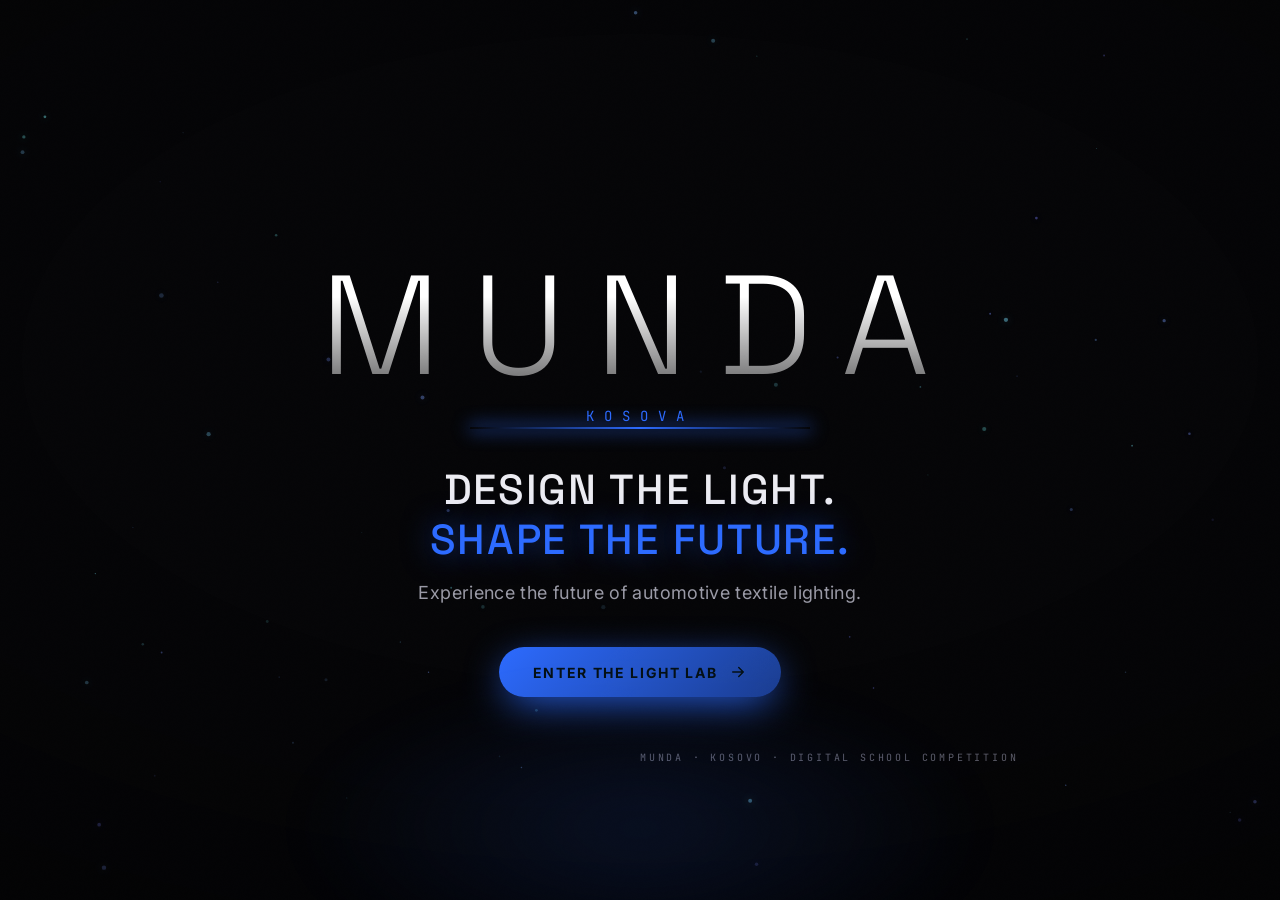
==== index.html @ 409b3f75 "MUNDA Future Light Lab — premium automotive textile-lighting experience Interactive website + mini-g" ====
<!DOCTYPE html>
<html lang="en">
<head>
<meta charset="UTF-8">
<meta name="viewport" content="width=device-width, initial-scale=1.0, viewport-fit=cover">
<meta name="theme-color" content="#050507">
<title>MUNDA — FUTURE LIGHT LAB</title>
<meta name="description" content="Design the light. Shape the future. MUNDA Kosova — interactive automotive textile lighting experience.">
<link rel="preconnect" href="https://fonts.googleapis.com">
<link rel="preconnect" href="https://fonts.gstatic.com" crossorigin>
<link href="https://fonts.googleapis.com/css2?family=Space+Grotesk:wght@300;400;500;600;700&family=Inter:wght@300;400;500;600&family=JetBrains+Mono:wght@300;400;500&display=swap" rel="stylesheet">
<link rel="stylesheet" href="css/style.css">
</head>
<body data-screen="landing">

<!-- Ambient canvas particle field -->
<canvas id="particles" aria-hidden="true"></canvas>
<div class="vignette" aria-hidden="true"></div>
<div class="grain" aria-hidden="true"></div>

<!-- ===================== TOP BAR ===================== -->
<header id="topbar">
  <button class="brand" data-nav="landing" aria-label="MUNDA home">
    <span class="brand-mark">M</span>
    <span class="brand-text">MUNDA <em>KOSOVA</em></span>
  </button>
  <nav id="nav">
    <a href="#" data-nav="textile">Textile</a>
    <a href="#" data-nav="lab" class="nav-lab">Interior Lab</a>
    <a href="#" data-nav="tech">Technology</a>
    <a href="#" data-nav="kosova">Kosova</a>
    <a href="#" data-nav="challenge" class="nav-game">Challenge</a>
    <a href="#" data-nav="jury" class="nav-jury">Jury Mode</a>
    <a href="#" data-nav="gallery">Gallery</a>
  </nav>
  <div class="topbar-right">
    <button id="btn-present" class="ghost" title="Presentation mode">PRESENT</button>
  </div>
</header>

<!-- ===================== STAGE (persistent interior) ===================== -->
<div id="stage">
  <svg id="interior" viewBox="0 0 1200 760" preserveAspectRatio="xMidYMid meet" role="img" aria-label="MUNDA concept vehicle interior">
    <defs>
      <!-- surfaces -->
      <radialGradient id="g-bg" cx="50%" cy="38%" r="75%">
        <stop offset="0%" stop-color="#101118"/>
        <stop offset="45%" stop-color="#09090d"/>
        <stop offset="100%" stop-color="#040405"/>
      </radialGradient>
      <linearGradient id="g-glass" x1="0" y1="0" x2="0.35" y2="1">
        <stop offset="0%" stop-color="#0a0d16"/>
        <stop offset="55%" stop-color="#05060b"/>
        <stop offset="100%" stop-color="#0b0c12"/>
      </linearGradient>
      <linearGradient id="g-headliner" x1="0" y1="0" x2="0" y2="1">
        <stop offset="0%" stop-color="#0d0e13"/>
        <stop offset="100%" stop-color="#07080b"/>
      </linearGradient>
      <linearGradient id="g-dash-top" x1="0" y1="0" x2="0" y2="1">
        <stop offset="0%" stop-color="#1b1d24"/>
        <stop offset="100%" stop-color="#0e0f13"/>
      </linearGradient>
      <linearGradient id="g-dash" x1="0" y1="0" x2="0" y2="1">
        <stop offset="0%" stop-color="#14161c"/>
        <stop offset="100%" stop-color="#0a0b0f"/>
      </linearGradient>
      <linearGradient id="g-door" x1="0" y1="0" x2="1" y2="0">
        <stop offset="0%" stop-color="#0b0c10"/>
        <stop offset="100%" stop-color="#17181e"/>
      </linearGradient>
      <linearGradient id="g-door-r" x1="0" y1="0" x2="1" y2="0">
        <stop offset="0%" stop-color="#17181e"/>
        <stop offset="100%" stop-color="#0b0c10"/>
      </linearGradient>
      <linearGradient id="g-console" x1="0" y1="0" x2="0" y2="1">
        <stop offset="0%" stop-color="#1a1b21"/>
        <stop offset="100%" stop-color="#0c0d11"/>
      </linearGradient>
      <linearGradient id="g-seat" x1="0" y1="0" x2="0" y2="1">
        <stop offset="0%" stop-color="#1e2027"/>
        <stop offset="100%" stop-color="#101116"/>
      </linearGradient>
      <linearGradient id="g-trim" x1="0" y1="0" x2="0" y2="1">
        <stop offset="0%" stop-color="#464a55"/>
        <stop offset="45%" stop-color="#1c1e25"/>
        <stop offset="100%" stop-color="#2c2f38"/>
      </linearGradient>
      <radialGradient id="g-wheel" cx="50%" cy="42%" r="60%">
        <stop offset="0%" stop-color="#1a1b20"/>
        <stop offset="70%" stop-color="#0b0c10"/>
        <stop offset="100%" stop-color="#050508"/>
      </radialGradient>
      <radialGradient id="g-footwell" cx="50%" cy="100%" r="90%">
        <stop offset="0%" stop-color="rgba(120,140,180,0.22)"/>
        <stop offset="100%" stop-color="rgba(120,140,180,0)"/>
      </radialGradient>

      <!-- glow filters -->
      <filter id="f-glow" x="-60%" y="-60%" width="220%" height="220%">
        <feGaussianBlur stdDeviation="7" result="b"/>
        <feMerge><feMergeNode in="b"/><feMergeNode in="SourceGraphic"/></feMerge>
      </filter>
      <filter id="f-glow-soft" x="-80%" y="-80%" width="260%" height="260%">
        <feGaussianBlur stdDeviation="16"/>
      </filter>
      <filter id="f-blur6"><feGaussianBlur stdDeviation="6"/></filter>

      <!-- material patterns -->
      <pattern id="p-carbon" width="14" height="14" patternUnits="userSpaceOnUse" patternTransform="rotate(45)">
        <rect width="14" height="14" fill="transparent"/>
        <path d="M0 4 H14 M0 12 H14" stroke="#ffffff" stroke-opacity="0.10" stroke-width="1.4"/>
        <path d="M4 0 V14 M12 0 V14" stroke="#ffffff" stroke-opacity="0.05" stroke-width="1"/>
      </pattern>
      <pattern id="p-knit" width="16" height="16" patternUnits="userSpaceOnUse">
        <rect width="16" height="16" fill="transparent"/>
        <path d="M0 0 L16 16 M16 0 L0 16" stroke="#ffffff" stroke-opacity="0.08" stroke-width="1"/>
        <circle cx="8" cy="8" r="1.2" fill="#ffffff" fill-opacity="0.12"/>
      </pattern>
      <pattern id="p-mesh" width="18" height="18" patternUnits="userSpaceOnUse">
        <rect width="18" height="18" fill="transparent"/>
        <circle cx="2" cy="2" r="1" fill="#ffffff" fill-opacity="0.14"/>
        <circle cx="11" cy="11" r="1" fill="#ffffff" fill-opacity="0.10"/>
        <path d="M0 9 H18 M9 0 V18" stroke="#ffffff" stroke-opacity="0.05" stroke-width="0.6"/>
      </pattern>
      <pattern id="p-silk" width="24" height="24" patternUnits="userSpaceOnUse">
        <rect width="24" height="24" fill="transparent"/>
        <path d="M0 6 Q12 0 24 6 M0 18 Q12 12 24 18" stroke="#ffffff" stroke-opacity="0.07" stroke-width="1" fill="none"/>
      </pattern>
    </defs>

    <!-- ===== CABIN (static surfaces) ===== -->
    <g id="cabin">
      <rect x="-40" y="-40" width="1280" height="840" fill="url(#g-bg)"/>
      <!-- windshield -->
      <polygon points="260,64 940,64 1048,356 152,356" fill="url(#g-glass)"/>
      <polyline points="286,120 320,200 348,260" fill="none" stroke="#ffffff" stroke-opacity="0.04" stroke-width="14"/>
      <polyline points="560,96 610,220 700,320" fill="none" stroke="#ffffff" stroke-opacity="0.03" stroke-width="18"/>
      <!-- headliner / roof -->
      <rect x="176" y="52" width="848" height="44" rx="8" fill="url(#g-headliner)"/>
      <!-- A-pillar trims -->
      <polygon points="152,356 232,356 210,120 176,64" fill="#0a0b0f"/>
      <polygon points="1048,356 968,356 990,120 1024,64" fill="#0a0b0f"/>
      <!-- dashboard shelf -->
      <polygon points="140,356 1060,356 1130,432 70,432" fill="url(#g-dash-top)"/>
      <!-- dashboard front face -->
      <polygon points="70,432 1130,432 1150,592 50,592" fill="url(#g-dash)"/>
      <!-- trim line -->
      <polyline points="86,452 1114,452" fill="none" stroke="url(#g-trim)" stroke-width="5" stroke-linecap="round"/>
      <!-- vents -->
      <g stroke="#000" stroke-opacity="0.45" stroke-width="3" stroke-linecap="round">
        <path d="M250 480 H470"/>
        <path d="M730 480 H950"/>
      </g>
      <!-- center console -->
      <path d="M560 432 Q555 420 560 414 L640 414 Q645 420 640 432 L646 640 L554 640 Z" fill="url(#g-console)"/>
      <!-- door panels -->
      <polygon points="52,340 156,340 156,600 52,600" fill="url(#g-door)"/>
      <polygon points="1148,340 1044,340 1044,600 1148,600" fill="url(#g-door-r)"/>
      <!-- door armrests -->
      <rect x="60" y="470" width="88" height="16" rx="8" fill="url(#g-trim)"/>
      <rect x="1052" y="470" width="88" height="16" rx="8" fill="url(#g-trim)"/>
      <!-- seats (headrests through glass) -->
      <g>
        <rect x="352" y="272" width="108" height="90" rx="26" fill="url(#g-seat)"/>
        <rect x="352" y="272" width="108" height="90" rx="26" fill="none" stroke="#2a2c34" stroke-width="1.5"/>
        <rect x="740" y="272" width="108" height="90" rx="26" fill="url(#g-seat)"/>
        <rect x="740" y="272" width="108" height="90" rx="26" fill="none" stroke="#2a2c34" stroke-width="1.5"/>
      </g>
      <!-- steering wheel -->
      <g>
        <circle cx="356" cy="510" r="96" fill="url(#g-wheel)"/>
        <circle cx="356" cy="510" r="96" fill="none" stroke="url(#g-trim)" stroke-width="7"/>
        <circle cx="356" cy="510" r="96" fill="none" stroke="#050507" stroke-width="1.2"/>
        <path d="M356 414 L356 606 M270 552 Q356 596 442 552" fill="none" stroke="#1c1e25" stroke-width="10" stroke-linecap="round"/>
        <rect x="340" y="470" width="32" height="66" rx="12" fill="#121319"/>
      </g>
      <!-- footwell floor -->
      <rect x="50" y="600" width="1100" height="118" fill="#050608"/>
      <rect x="50" y="600" width="1100" height="118" fill="url(#g-footwell)"/>
    </g>

    <!-- ===== MATERIAL OVERLAY ===== -->
    <g id="material-layer" style="mix-blend-mode:soft-light; opacity:0.5; pointer-events:none">
      <polygon points="140,356 1060,356 1130,432 70,432"/>
      <polygon points="70,432 1130,432 1150,592 50,592"/>
      <polygon points="52,340 156,340 156,600 52,600"/>
      <polygon points="1148,340 1044,340 1044,600 1148,600"/>
      <rect x="352" y="272" width="108" height="90" rx="26"/>
      <rect x="740" y="272" width="108" height="90" rx="26"/>
      <path d="M560 432 Q555 420 560 414 L640 414 Q645 420 640 432 L646 640 L554 640 Z"/>
    </g>

    <!-- ===== LIGHTS ===== -->
    <g id="lights">
      <!-- ROOF -->
      <g class="zone" data-zone="roof">
        <path class="strip-bloom" d="M246 88 Q600 72 954 88" fill="none" stroke="#2d6bff" stroke-width="16" stroke-linecap="round" filter="url(#f-glow-soft)"/>
        <path class="strip-core" d="M246 88 Q600 72 954 88" fill="none" stroke="#2d6bff" stroke-width="5" stroke-linecap="round"/>
      </g>
      <!-- DASHBOARD -->
      <g class="zone" data-zone="dashboard">
        <path class="strip-bloom" d="M214 394 Q600 380 986 394" fill="none" stroke="#2d6bff" stroke-width="16" stroke-linecap="round" filter="url(#f-glow-soft)"/>
        <path class="strip-core" d="M214 394 Q600 380 986 394" fill="none" stroke="#2d6bff" stroke-width="5" stroke-linecap="round"/>
      </g>
      <!-- DOORS -->
      <g class="zone" data-zone="doors">
        <path class="strip-bloom" d="M190 372 L190 604" fill="none" stroke="#2d6bff" stroke-width="16" stroke-linecap="round" filter="url(#f-glow-soft)"/>
        <path class="strip-core" d="M190 372 L190 604" fill="none" stroke="#2d6bff" stroke-width="5" stroke-linecap="round"/>
        <path class="strip-bloom" d="M1010 372 L1010 604" fill="none" stroke="#2d6bff" stroke-width="16" stroke-linecap="round" filter="url(#f-glow-soft)"/>
        <path class="strip-core" d="M1010 372 L1010 604" fill="none" stroke="#2d6bff" stroke-width="5" stroke-linecap="round"/>
      </g>
      <!-- CONSOLE -->
      <g class="zone" data-zone="console">
        <path class="strip-bloom" d="M570 448 L570 612" fill="none" stroke="#2d6bff" stroke-width="16" stroke-linecap="round" filter="url(#f-glow-soft)"/>
        <path class="strip-core" d="M570 448 L570 612" fill="none" stroke="#2d6bff" stroke-width="5" stroke-linecap="round"/>
        <path class="strip-bloom" d="M630 448 L630 612" fill="none" stroke="#2d6bff" stroke-width="16" stroke-linecap="round" filter="url(#f-glow-soft)"/>
        <path class="strip-core" d="M630 448 L630 612" fill="none" stroke="#2d6bff" stroke-width="5" stroke-linecap="round"/>
      </g>
      <!-- FOOTWELL -->
      <g class="zone" data-zone="footwell">
        <ellipse class="strip-bloom" cx="600" cy="686" rx="470" ry="46" fill="#2d6bff" opacity="0.5" filter="url(#f-glow-soft)"/>
        <ellipse class="strip-core" cx="600" cy="688" rx="470" ry="40" fill="#2d6bff" opacity="0.5"/>
      </g>
      <!-- SEATS -->
      <g class="zone" data-zone="seats">
        <path class="strip-bloom" d="M352 300 Q406 288 460 300" fill="none" stroke="#2d6bff" stroke-width="14" stroke-linecap="round" filter="url(#f-glow-soft)"/>
        <path class="strip-core" d="M352 300 Q406 288 460 300" fill="none" stroke="#2d6bff" stroke-width="4.5" stroke-linecap="round"/>
        <path class="strip-bloom" d="M740 300 Q794 288 848 300" fill="none" stroke="#2d6bff" stroke-width="14" stroke-linecap="round" filter="url(#f-glow-soft)"/>
        <path class="strip-core" d="M740 300 Q794 288 848 300" fill="none" stroke="#2d6bff" stroke-width="4.5" stroke-linecap="round"/>
      </g>
    </g>

    <!-- ===== HIGHLIGHTS (selection outline) ===== -->
    <g id="highlights" fill="none">
      <path data-hl="roof" d="M246 88 Q600 72 954 88"/>
      <path data-hl="dashboard" d="M214 394 Q600 380 986 394"/>
      <path data-hl="doors" d="M190 372 L190 604 M1010 372 L1010 604"/>
      <path data-hl="console" d="M570 448 L570 612 M630 448 L630 612"/>
      <ellipse data-hl="footwell" cx="600" cy="686" rx="470" ry="46"/>
      <path data-hl="seats" d="M352 300 Q406 288 460 300 M740 300 Q794 288 848 300"/>
    </g>
  </svg>

  <!-- zone label tooltip -->
  <div id="zone-tip" class="zone-tip" aria-hidden="true"></div>
</div>

<!-- ===================== SCREENS ===================== -->
<main id="app">

  <!-- ========== 1. LANDING ========== -->
  <section class="screen active" id="screen-landing" data-screen="landing">
    <div class="landing-inner">
      <div class="landing-logo">
        <div class="light-line" aria-hidden="true"></div>
        <h1 class="brand-word">MUNDA</h1>
        <p class="brand-sub">KOSOVA</p>
      </div>
      <h2 class="landing-headline">DESIGN THE LIGHT.<br><span>SHAPE THE FUTURE.</span></h2>
      <p class="landing-sub">Experience the future of automotive textile lighting.</p>
      <button class="btn-primary btn-enter" data-nav="textile">
        <span>ENTER THE LIGHT LAB</span>
        <svg viewBox="0 0 24 24" width="18" height="18"><path d="M5 12h14M13 6l6 6-6 6" fill="none" stroke="currentColor" stroke-width="2" stroke-linecap="round" stroke-linejoin="round"/></svg>
      </button>
      <p class="landing-foot">MUNDA · Kosovo · Digital School Competition</p>
    </div>
    <div class="landing-car-hint" aria-hidden="true"></div>
  </section>

  <!-- ========== 2. TEXTILE (FROM TEXTILE TO LIGHT) ========== -->
  <section class="screen" id="screen-textile" data-screen="textile">
    <div class="screen-head">
      <p class="kicker">01 — From Textile to Light</p>
      <h2 class="screen-title">A piece of fabric<br>becomes <em>light.</em></h2>
    </div>
    <div class="textile-stage">
      <div class="threads" aria-hidden="true"></div>
      <div class="fabric-sheet" id="fabric-sheet" aria-hidden="true">
        <div class="fabric-glow" id="fabric-glow"></div>
        <span class="fabric-label" id="fabric-label">TEXTILE</span>
      </div>
      <div class="pipeline">
        <button class="pipe-step active" data-stage="0"><i></i><span>TEXTILE</span></button>
        <span class="pipe-arrow">→</span>
        <button class="pipe-step" data-stage="1"><i></i><span>TECHNOLOGY</span></button>
        <span class="pipe-arrow">→</span>
        <button class="pipe-step" data-stage="2"><i></i><span>LIGHT</span></button>
        <span class="pipe-arrow">→</span>
        <button class="pipe-step" data-stage="3"><i></i><span>AUTOMOTIVE</span></button>
        <span class="pipe-arrow">→</span>
        <button class="pipe-step" data-stage="4"><i></i><span>FUTURE</span></button>
      </div>
      <p class="stage-desc" id="stage-desc">Drag across the fabric to weave technology into light.</p>
      <div class="drag-hint" id="drag-hint"><span class="drag-line"></span> DRAG <span class="drag-line"></span></div>
    </div>
    <div class="wow-panel" id="wow-panel" hidden>
      <h3 class="wow-title">WHAT IF LIGHT<br>COULD BE <em>FABRIC?</em></h3>
      <p class="wow-sub">MUNDA weaves flexible LED technology directly into textile — turning soft material into a living light source.</p>
      <button class="btn-primary" id="btn-discover">DISCOVER</button>
    </div>
    <div class="screen-next">
      <button class="btn-primary" data-nav="lab" id="textile-next" hidden>ENTER THE INTERIOR LAB →</button>
    </div>
  </section>

  <!-- ========== 3. INTERIOR LAB ========== -->
  <section class="screen" id="screen-lab" data-screen="lab">
    <div class="lab-layout">
      <div class="lab-canvas">
        <div class="lab-head">
          <p class="kicker">02 — The Interior Lab</p>
          <h2 class="screen-title">Shape the <em>cabin.</em></h2>
          <p class="lab-sub">Select a zone, then design its light. Every change is live.</p>
        </div>
        <div class="zone-row" id="zone-row">
          <button class="zone-btn" data-zone="dashboard"><i></i>Dashboard</button>
          <button class="zone-btn" data-zone="doors"><i></i>Doors</button>
          <button class="zone-btn" data-zone="console"><i></i>Console</button>
          <button class="zone-btn" data-zone="footwell"><i></i>Footwell</button>
          <button class="zone-btn" data-zone="seats"><i></i>Seats</button>
          <button class="zone-btn" data-zone="roof"><i></i>Roof</button>
        </div>
        <div class="mode-row">
          <span class="group-label">DRIVE MODE</span>
          <button class="mode-btn" data-mode="city"><i></i>CITY</button>
          <button class="mode-btn" data-mode="sport"><i></i>SPORT</button>
          <button class="mode-btn" data-mode="night"><i></i>NIGHT</button>
          <button class="mode-btn" data-mode="eco"><i></i>ECO</button>
        </div>
      </div>

      <aside class="lab-panel">
        <div class="panel-group">
          <span class="group-label">COLOR</span>
          <div class="swatches" data-ctl-group="color">
            <button class="swatch" style="--c:#ff2d55" data-ctl="color" data-value="red" title="Red"><i></i></button>
            <button class="swatch" style="--c:#2d6bff" data-ctl="color" data-value="blue" title="Blue"><i></i></button>
            <button class="swatch" style="--c:#4df3ff" data-ctl="color" data-value="cyan" title="Cyan"><i></i></button>
            <button class="swatch" style="--c:#9a4dff" data-ctl="color" data-value="purple" title="Purple"><i></i></button>
            <button class="swatch" style="--c:#35e07f" data-ctl="color" data-value="green" title="Green"><i></i></button>
            <button class="swatch" style="--c:#e8c87a" data-ctl="color" data-value="gold" title="Gold"><i></i></button>
            <button class="swatch" style="--c:#ffffff" data-ctl="color" data-value="white" title="White"><i></i></button>
            <button class="swatch swatch-grad" data-ctl="color" data-value="gradient" title="Custom gradient"><i></i></button>
          </div>
        </div>
        <div class="panel-group">
          <span class="group-label">PATTERN</span>
          <div class="chips" data-ctl-group="pattern">
            <button class="chip" data-ctl="pattern" data-value="linear">Linear</button>
            <button class="chip" data-ctl="pattern" data-value="wave">Wave</button>
            <button class="chip" data-ctl="pattern" data-value="flow">Flow</button>
            <button class="chip" data-ctl="pattern" data-value="pulse">Pulse</button>
            <button class="chip" data-ctl="pattern" data-value="dots">Dots</button>
            <button class="chip" data-ctl="pattern" data-value="dynamic">Dynamic</button>
            <button class="chip" data-ctl="pattern" data-value="custom">Custom</button>
          </div>
        </div>
        <div class="panel-group">
          <span class="group-label">BRIGHTNESS <em id="bright-val">70%</em></span>
          <input type="range" id="brightness" min="0" max="100" value="70" data-ctl="brightness">
        </div>
        <div class="panel-group">
          <span class="group-label">ANIMATION</span>
          <div class="chips" data-ctl-group="animation">
            <button class="chip" data-ctl="animation" data-value="static">Static</button>
            <button class="chip" data-ctl="animation" data-value="pulse">Pulse</button>
            <button class="chip" data-ctl="animation" data-value="flow">Flow</button>
            <button class="chip" data-ctl="animation" data-value="wave">Wave</button>
            <button class="chip" data-ctl="animation" data-value="breathing">Breathing</button>
            <button class="chip" data-ctl="animation" data-value="dynamic">Dynamic</button>
          </div>
        </div>
        <div class="panel-group">
          <span class="group-label">SPEED</span>
          <div class="chips" data-ctl-group="speed">
            <button class="chip" data-ctl="speed" data-value="slow">Slow</button>
            <button class="chip" data-ctl="speed" data-value="medium">Medium</button>
            <button class="chip" data-ctl="speed" data-value="fast">Fast</button>
          </div>
        </div>
        <div class="panel-group">
          <span class="group-label">TEXTILE MATERIAL</span>
          <div class="chips" data-ctl-group="material">
            <button class="chip" data-ctl="material" data-value="carbon">Carbon Weave</button>
            <button class="chip" data-ctl="material" data-value="knit">Soft Knit</button>
            <button class="chip" data-ctl="material" data-value="mesh">Tech Mesh</button>
            <button class="chip" data-ctl="material" data-value="silk">Lumen Silk</button>
          </div>
        </div>
        <div class="panel-actions">
          <button class="btn-primary" id="lab-lightshow">LIGHT SHOW</button>
          <button class="btn-primary btn-outline" data-nav="tech">NEXT: TECHNOLOGY →</button>
        </div>
      </aside>
    </div>
  </section>

  <!-- ========== 4. TECHNOLOGY EXPLORER ========== -->
  <section class="screen" id="screen-tech" data-screen="tech">
    <div class="screen-head">
      <p class="kicker">03 — MUNDA Technology</p>
      <h2 class="screen-title">Touch a node.<br>See it <em>activate.</em></h2>
    </div>
    <div class="tech-orbit">
      <div class="tech-core" id="tech-core">
        <span class="tech-core-label" id="tech-core-label">MUNDA</span>
        <span class="tech-core-desc" id="tech-core-desc">Select a technology to explore.</span>
      </div>
      <button class="tech-node" data-tech="led" style="--a:0deg"><i></i><span>LED</span></button>
      <button class="tech-node" data-tech="textile" style="--a:72deg"><i></i><span>TEXTILE</span></button>
      <button class="tech-node" data-tech="flex" style="--a:144deg"><i></i><span>FLEXIBILITY</span></button>
      <button class="tech-node" data-tech="design" style="--a:216deg"><i></i><span>DESIGN</span></button>
      <button class="tech-node" data-tech="auto" style="--a:288deg"><i></i><span>AUTOMOTIVE</span></button>
      <div class="tech-ring" aria-hidden="true"></div>
    </div>
    <div class="screen-next">
      <button class="btn-primary" data-nav="kosova">NEXT: MADE IN KOSOVA →</button>
    </div>
  </section>

  <!-- ========== 5. KOSOVA ========== -->
  <section class="screen" id="screen-kosova" data-screen="kosova">
    <div class="kosova-inner">
      <p class="kicker">04 — Made in Kosova</p>
      <h2 class="screen-title kosova-title">MADE IN <em>KOSOVA</em><br>MOVING THE <em>WORLD</em></h2>
      <div class="kosova-map">
        <svg viewBox="0 0 1000 560" preserveAspectRatio="xMidYMid meet" aria-label="Map of Europe">
          <g class="europe">
            <circle cx="500" cy="280" r="250" fill="none" stroke="#23242c" stroke-width="1.4"/>
            <circle cx="500" cy="280" r="200" fill="none" stroke="#1b1c22" stroke-width="1.4"/>
            <circle cx="500" cy="280" r="150" fill="none" stroke="#23242c" stroke-width="1.4"/>
            <circle cx="500" cy="280" r="100" fill="none" stroke="#1b1c22" stroke-width="1.4"/>
            <circle cx="500" cy="280" r="50" fill="none" stroke="#23242c" stroke-width="1.4"/>
          </g>
          <g class="reach" id="reach">
            <path class="reach-line" d="M500 280 L500 120" fill="none" stroke="url(#reach-grad)" stroke-width="3" stroke-linecap="round"/>
            <path class="reach-line" d="M500 280 L720 180" fill="none" stroke="url(#reach-grad)" stroke-width="3" stroke-linecap="round"/>
            <path class="reach-line" d="M500 280 L760 320" fill="none" stroke="url(#reach-grad)" stroke-width="3" stroke-linecap="round"/>
            <path class="reach-line" d="M500 280 L600 420" fill="none" stroke="url(#reach-grad)" stroke-width="3" stroke-linecap="round"/>
            <path class="reach-line" d="M500 280 L330 420" fill="none" stroke="url(#reach-grad)" stroke-width="3" stroke-linecap="round"/>
            <path class="reach-line" d="M500 280 L250 320" fill="none" stroke="url(#reach-grad)" stroke-width="3" stroke-linecap="round"/>
            <path class="reach-line" d="M500 280 L300 170" fill="none" stroke="url(#reach-grad)" stroke-width="3" stroke-linecap="round"/>
            <g class="reach-dots">
              <circle cx="500" cy="120" r="3"/><circle cx="720" cy="180" r="3"/><circle cx="760" cy="320" r="3"/>
              <circle cx="600" cy="420" r="3"/><circle cx="330" cy="420" r="3"/><circle cx="250" cy="320" r="3"/><circle cx="300" cy="170" r="3"/>
            </g>
          </g>
          <defs>
            <linearGradient id="reach-grad" x1="0" y1="0" x2="1" y2="0">
              <stop offset="0%" stop-color="#2d6bff"/><stop offset="100%" stop-color="rgba(45,107,255,0.08)"/>
            </linearGradient>
          </defs>
          <g class="kosovo-pin">
            <circle cx="500" cy="280" r="10" fill="#2d6bff" filter="url(#f-glow)"/>
            <circle cx="500" cy="280" r="5" fill="#eaffff"/>
            <circle cx="500" cy="280" r="26" fill="none" stroke="rgba(45,107,255,0.35)" stroke-width="1.5"/>
          </g>
        </svg>
        <span class="map-label">KOSOVA</span>
      </div>
      <p class="kosova-quote">“Innovation made in Kosovo.”</p>
      <p class="kosova-body">MUNDA Kosova is part of a wider automotive network — its factory in Obiliq is part of this development. Lighting the experience, from the heart of the Balkans to the world.</p>
      <button class="btn-primary" data-nav="challenge">DESIGN THE FUTURE →</button>
    </div>
  </section>

  <!-- ========== 6. CHALLENGE ========== -->
  <section class="screen" id="screen-challenge" data-screen="challenge">
    <div class="challenge-layout">
      <div class="challenge-head">
        <p class="kicker">05 — The MUNDA Design Challenge</p>
        <h2 class="screen-title">Create the most <em>innovative</em> interior lighting.</h2>
        <p class="challenge-sub">Design before time runs out.</p>
        <div class="timer" id="timer">03:00</div>
        <div class="progress" id="progress">
          <span class="phase active" data-phase="0">DESIGN</span><span>→</span>
          <span class="phase" data-phase="1">TEST</span><span>→</span>
          <span class="phase" data-phase="2">REVIEW</span><span>→</span>
          <span class="phase" data-phase="3">FINAL</span>
        </div>
      </div>
      <aside class="challenge-panel" id="challenge-panel">
        <div class="panel-group">
          <span class="group-label">INTERIOR AREA</span>
          <div class="zone-row compact" id="challenge-zones"></div>
        </div>
        <div class="panel-group">
          <span class="group-label">TEXTILE MATERIAL</span>
          <div class="chips" data-ctl-group="material">
            <button class="chip" data-ctl="material" data-value="carbon">Carbon</button>
            <button class="chip" data-ctl="material" data-value="knit">Knit</button>
            <button class="chip" data-ctl="material" data-value="mesh">Mesh</button>
            <button class="chip" data-ctl="material" data-value="silk">Silk</button>
          </div>
        </div>
        <div class="panel-group">
          <span class="group-label">COLOR</span>
          <div class="swatches" data-ctl-group="color">
            <button class="swatch" style="--c:#ff2d55" data-ctl="color" data-value="red"><i></i></button>
            <button class="swatch" style="--c:#2d6bff" data-ctl="color" data-value="blue"><i></i></button>
            <button class="swatch" style="--c:#4df3ff" data-ctl="color" data-value="cyan"><i></i></button>
            <button class="swatch" style="--c:#9a4dff" data-ctl="color" data-value="purple"><i></i></button>
            <button class="swatch" style="--c:#35e07f" data-ctl="color" data-value="green"><i></i></button>
            <button class="swatch" style="--c:#e8c87a" data-ctl="color" data-value="gold"><i></i></button>
            <button class="swatch" style="--c:#ffffff" data-ctl="color" data-value="white"><i></i></button>
            <button class="swatch swatch-grad" data-ctl="color" data-value="gradient"><i></i></button>
          </div>
        </div>
        <div class="panel-group">
          <span class="group-label">PATTERN</span>
          <div class="chips" data-ctl-group="pattern">
            <button class="chip" data-ctl="pattern" data-value="linear">Linear</button>
            <button class="chip" data-ctl="pattern" data-value="wave">Wave</button>
            <button class="chip" data-ctl="pattern" data-value="flow">Flow</button>
            <button class="chip" data-ctl="pattern" data-value="pulse">Pulse</button>
            <button class="chip" data-ctl="pattern" data-value="dots">Dots</button>
            <button class="chip" data-ctl="pattern" data-value="dynamic">Dynamic</button>
            <button class="chip" data-ctl="pattern" data-value="custom">Custom</button>
          </div>
        </div>
        <div class="panel-group">
          <span class="group-label">BRIGHTNESS <em id="challenge-bright-val">70%</em></span>
          <input type="range" id="challenge-brightness" min="0" max="100" value="70" data-ctl="brightness">
        </div>
        <div class="panel-group">
          <span class="group-label">ANIMATION</span>
          <div class="chips" data-ctl-group="animation">
            <button class="chip" data-ctl="animation" data-value="static">Static</button>
            <button class="chip" data-ctl="animation" data-value="pulse">Pulse</button>
            <button class="chip" data-ctl="animation" data-value="flow">Flow</button>
            <button class="chip" data-ctl="animation" data-value="wave">Wave</button>
            <button class="chip" data-ctl="animation" data-value="breathing">Breathing</button>
            <button class="chip" data-ctl="animation" data-value="dynamic">Dynamic</button>
          </div>
        </div>
        <div class="panel-group">
          <span class="group-label">ENERGY EFFICIENCY</span>
          <div class="chips" data-ctl-group="mode">
            <button class="chip" data-ctl="mode" data-value="city">City</button>
            <button class="chip" data-ctl="mode" data-value="sport">Sport</button>
            <button class="chip" data-ctl="mode" data-value="night">Night</button>
            <button class="chip" data-ctl="mode" data-value="eco">Eco</button>
          </div>
        </div>
        <div class="panel-actions">
          <button class="btn-primary" id="challenge-finish">FINISH DESIGN</button>
        </div>
      </aside>
    </div>
  </section>

  <!-- ========== 7. JURY MODE ========== -->
  <section class="screen" id="screen-jury" data-screen="jury">
    <div class="jury-head">
      <p class="kicker">Live — Jury Mode</p>
      <h2 class="jury-title">JURY, YOU HAVE<br><em>3 MINUTES.</em></h2>
      <div class="timer jury-timer" id="jury-timer">03:00</div>
    </div>
    <div class="jury-panel">
      <div class="panel-group">
        <span class="group-label">COLOR</span>
        <div class="swatches big" data-ctl-group="color">
          <button class="swatch" style="--c:#ff2d55" data-ctl="color" data-value="red"><i></i></button>
          <button class="swatch" style="--c:#2d6bff" data-ctl="color" data-value="blue"><i></i></button>
          <button class="swatch" style="--c:#4df3ff" data-ctl="color" data-value="cyan"><i></i></button>
          <button class="swatch" style="--c:#9a4dff" data-ctl="color" data-value="purple"><i></i></button>
          <button class="swatch" style="--c:#35e07f" data-ctl="color" data-value="green"><i></i></button>
          <button class="swatch" style="--c:#e8c87a" data-ctl="color" data-value="gold"><i></i></button>
          <button class="swatch" style="--c:#ffffff" data-ctl="color" data-value="white"><i></i></button>
          <button class="swatch swatch-grad" data-ctl="color" data-value="gradient"><i></i></button>
        </div>
      </div>
      <div class="panel-group">
        <span class="group-label">ZONE</span>
        <div class="zone-row compact" id="jury-zones"></div>
      </div>
      <div class="panel-group">
        <span class="group-label">PATTERN</span>
        <div class="chips" data-ctl-group="pattern">
          <button class="chip" data-ctl="pattern" data-value="linear">Linear</button>
          <button class="chip" data-ctl="pattern" data-value="wave">Wave</button>
          <button class="chip" data-ctl="pattern" data-value="flow">Flow</button>
          <button class="chip" data-ctl="pattern" data-value="pulse">Pulse</button>
          <button class="chip" data-ctl="pattern" data-value="dots">Dots</button>
          <button class="chip" data-ctl="pattern" data-value="dynamic">Dynamic</button>
          <button class="chip" data-ctl="pattern" data-value="custom">Custom</button>
        </div>
      </div>
      <div class="panel-group">
        <span class="group-label">MATERIAL</span>
        <div class="chips" data-ctl-group="material">
          <button class="chip" data-ctl="material" data-value="carbon">Carbon</button>
          <button class="chip" data-ctl="material" data-value="knit">Knit</button>
          <button class="chip" data-ctl="material" data-value="mesh">Mesh</button>
          <button class="chip" data-ctl="material" data-value="silk">Silk</button>
        </div>
      </div>
      <div class="panel-group">
        <span class="group-label">BRIGHTNESS <em id="jury-bright-val">70%</em></span>
        <input type="range" id="jury-brightness" min="0" max="100" value="70" data-ctl="brightness">
      </div>
      <div class="panel-actions jury-actions">
        <button class="btn-primary btn-huge" id="jury-lightshow">ACTIVATE LIGHT SHOW</button>
        <button class="btn-primary btn-outline" id="jury-finish">YOUR DESIGN IS READY →</button>
      </div>
    </div>
  </section>

  <!-- ========== 8. BEAT THE DESIGNER ========== -->
  <section class="screen" id="screen-beat" data-screen="beat">
    <div class="beat-inner">
      <p class="kicker">Concept Evaluation</p>
      <h2 class="screen-title">CAN YOU BEAT<br>THE <em>PROFESSIONAL?</em></h2>
      <div class="versus">
        <div class="vs-card">
          <div class="vs-label">YOUR DESIGN</div>
          <div class="vs-score" id="vs-your-score">0%</div>
          <div class="vs-bars" id="vs-your-bars"></div>
        </div>
        <div class="vs-divider"><span>VS</span></div>
        <div class="vs-card">
          <div class="vs-label">MUNDA CONCEPT DESIGN</div>
          <div class="vs-score" id="vs-concept-score">0%</div>
          <div class="vs-bars" id="vs-concept-bars"></div>
        </div>
      </div>
      <p class="beat-note">Scores are a concept evaluation for this experience — not an official MUNDA assessment.</p>
      <div class="panel-actions">
        <button class="btn-primary" id="beat-save">SAVE MY DESIGN</button>
        <button class="btn-primary btn-outline" data-nav="showcase">VIEW MY DESIGN →</button>
      </div>
    </div>
  </section>

  <!-- ========== 9. SHOWCASE / MY DESIGN ========== -->
  <section class="screen" id="screen-showcase" data-screen="showcase">
    <div class="showcase-layout">
      <div class="showcase-canvas">
        <div class="showcase-head">
          <p class="kicker">My Design</p>
          <h2 class="screen-title" id="design-name">UNTITLED DESIGN</h2>
          <div class="design-tags" id="design-tags"></div>
        </div>
      </div>
      <aside class="showcase-panel">
        <div class="score-ring-wrap">
          <div class="score-ring" id="score-ring"><span id="score-num">0%</span></div>
          <span class="score-cap">CONCEPT SCORE</span>
        </div>
        <div class="design-stats" id="design-stats"></div>
        <div class="panel-actions">
          <button class="btn-primary" id="save-design">SAVE DESIGN</button>
          <button class="btn-primary btn-outline" id="replay-show">REPLAY LIGHT SHOW</button>
          <button class="btn-primary btn-ghost" data-nav="challenge">CREATE NEW DESIGN</button>
          <button class="btn-primary btn-outline" id="finish-experience">FINISH → LIGHTING THE EXPERIENCE</button>
        </div>
      </aside>
    </div>
  </section>

  <!-- ========== 10. GALLERY ========== -->
  <section class="screen" id="screen-gallery" data-screen="gallery">
    <div class="screen-head">
      <p class="kicker">MUNDA Design Gallery</p>
      <h2 class="screen-title">Saved <em>designs.</em></h2>
      <div class="sort-row">
        <button class="sort active" data-sort="top">TOP SCORE</button>
        <button class="sort" data-sort="innov">MOST INNOVATIVE</button>
        <button class="sort" data-sort="latest">LATEST</button>
      </div>
    </div>
    <div class="gallery-grid" id="gallery-grid"></div>
    <div class="gallery-empty" id="gallery-empty" hidden>No designs saved yet — create your first in the Lab or Challenge.</div>
    <div class="gallery-foot">
      <button class="btn-primary btn-outline" id="gallery-finish">FINISH → LIGHTING THE EXPERIENCE</button>
    </div>
  </section>

</main>

<!-- ===================== OVERLAYS ===================== -->

<!-- Light show -->
<div class="overlay" id="lightshow" hidden>
  <div class="overlay-stage"></div>
  <button class="overlay-close" id="lightshow-close">EXIT LIGHT SHOW ✕</button>
</div>

<!-- Cinematic reveal (countdown) -->
<div class="overlay overlay-black" id="reveal" hidden>
  <div class="reveal-count" id="reveal-count">3</div>
  <div class="reveal-caption" id="reveal-caption"></div>
</div>

<!-- Finale -->
<div class="overlay overlay-black" id="finale" hidden>
  <div class="finale-line" aria-hidden="true"></div>
  <h2 class="finale-title">MUNDA<br><em>LIGHTING THE EXPERIENCE</em></h2>
  <p class="finale-sub">Made in Kosovo.<br>Designed for the future.</p>
  <button class="btn-primary" id="finale-restart">RESTART EXPERIENCE</button>
</div>

<script src="js/particles.js"></script>
<script src="js/interior.js"></script>
<script src="js/lab.js"></script>
<script src="js/game.js"></script>
<script src="js/app.js"></script>
</body>
</html>
---- css/style.css ----
/* =====================================================================
   MUNDA — FUTURE LIGHT LAB
   Premium automotive textile-lighting experience
   ===================================================================== */

/* ---------- Tokens ---------- */
:root{
  --bg:#050507;
  --bg-2:#0a0a0e;
  --surface:rgba(255,255,255,0.045);
  --surface-2:rgba(255,255,255,0.08);
  --border:rgba(255,255,255,0.09);
  --border-soft:rgba(255,255,255,0.05);
  --ink:#ececf2;
  --muted:#9a9aa6;
  --faint:#5d5d6a;
  --accent:#2d6bff;
  --accent-2:#e6ddc8;
  --danger:#ff2d55;

  --font-display:'Space Grotesk','Segoe UI',system-ui,sans-serif;
  --font-body:'Inter','Segoe UI',system-ui,sans-serif;
  --font-mono:'JetBrains Mono','SF Mono',Consolas,monospace;

  --ease:cubic-bezier(0.22,1,0.36,1);
  --ease-io:cubic-bezier(0.65,0,0.35,1);

  --radius:16px;
  --radius-sm:10px;
  --glow:0 0 24px -4px var(--accent);
}

/* ---------- Reset / base ---------- */
*,*::before,*::after{box-sizing:border-box;margin:0;padding:0}
html,body{height:100%}
body{
  background:var(--bg);
  color:var(--ink);
  font-family:var(--font-body);
  font-weight:400;
  overflow:hidden;
  -webkit-font-smoothing:antialiased;
  text-rendering:optimizeLegibility;
}
button{font-family:inherit;color:inherit;background:none;border:none;cursor:pointer}
a{color:inherit;text-decoration:none}
em{font-style:normal;color:var(--accent)}
::selection{background:rgba(45,107,255,0.28);color:#fff}

/* ---------- Ambient layers ---------- */
#particles{position:fixed;inset:0;z-index:0;opacity:.7}
.vignette{
  position:fixed;inset:0;z-index:1;pointer-events:none;
  background:radial-gradient(120% 90% at 50% 40%,transparent 40%,rgba(0,0,0,0.55) 100%);
}
.grain{
  position:fixed;inset:0;z-index:2;pointer-events:none;opacity:.04;mix-blend-mode:overlay;
  background-image:url("data:image/svg+xml,%3Csvg xmlns='http://www.w3.org/2000/svg' width='120' height='120'%3E%3Cfilter id='n'%3E%3CfeTurbulence type='fractalNoise' baseFrequency='0.9' numOctaves='2'/%3E%3C/filter%3E%3Crect width='120' height='120' filter='url(%23n)' opacity='0.5'/%3E%3C/svg%3E");
}

/* ---------- Top bar ---------- */
#topbar{
  position:fixed;top:0;left:0;right:0;z-index:50;
  display:flex;align-items:center;gap:28px;
  padding:16px 28px;
  background:linear-gradient(rgba(5,5,7,0.85),rgba(5,5,7,0));
  transition:opacity .5s var(--ease),transform .5s var(--ease);
}
#topbar.hidden{opacity:0;pointer-events:none;transform:translateY(-8px)}
.brand{display:flex;align-items:center;gap:12px}
.brand-mark{
  display:grid;place-items:center;width:34px;height:34px;border-radius:9px;
  background:linear-gradient(135deg,rgba(45,107,255,0.18),rgba(45,107,255,0.03));
  border:1px solid rgba(45,107,255,0.35);color:var(--accent);
  font-family:var(--font-display);font-weight:700;font-size:17px;
  box-shadow:var(--glow);
}
.brand-text{display:flex;flex-direction:column;line-height:1;text-align:left}
.brand-text{font-family:var(--font-display);font-weight:600;font-size:14px;letter-spacing:.14em}
.brand-text em{font-size:9px;letter-spacing:.42em;font-weight:400;color:var(--muted);display:block;margin-top:3px}
#nav{display:flex;gap:4px;margin-left:auto}
#nav a{
  padding:8px 14px;border-radius:999px;font-size:12.5px;letter-spacing:.08em;
  color:var(--muted);text-transform:uppercase;font-weight:500;
  transition:color .25s,background .25s;
}
#nav a:hover{color:var(--ink);background:var(--surface-2)}
#nav a.current{color:var(--ink);background:var(--surface-2)}
#nav a.nav-game{color:var(--accent-2)}
.topbar-right{display:flex;gap:8px}
.ghost{
  padding:8px 16px;border-radius:999px;border:1px solid var(--border);
  font-size:11px;letter-spacing:.18em;color:var(--muted);font-weight:600;
  transition:all .25s;
}
.ghost:hover{color:var(--ink);border-color:var(--accent)}
.ghost.on{color:#050507;background:var(--accent);border-color:var(--accent);box-shadow:var(--glow)}

/* ---------- Stage / interior ---------- */
#stage{
  position:fixed;inset:0;z-index:3;display:grid;place-items:center;
  transition:opacity .8s var(--ease);
  pointer-events:none;
}
#interior{
  width:min(1080px,92vw);
  transition:width .8s var(--ease),transform .8s var(--ease),opacity .8s var(--ease);
  filter:drop-shadow(0 30px 60px rgba(0,0,0,0.6));
  pointer-events:auto;
}
#interior .zone{cursor:pointer;opacity:0;transition:opacity .6s var(--ease)}
#interior .zone.on{opacity:1}
#interior .strip-core,#interior .strip-bloom{transition:opacity .5s var(--ease),stroke .5s var(--ease)}
#interior .zone:not(.on) .strip-core{opacity:0}
#interior .zone:not(.on) .strip-bloom{opacity:0}
#interior .zone:hover .strip-core{filter:brightness(1.25)}

/* zone hit areas */
#zone-hits path{stroke:transparent;stroke-width:46;fill:none;pointer-events:stroke;cursor:pointer}

/* highlights (visible selection outline) */
#highlights path{
  stroke:var(--accent);stroke-width:3;opacity:0;filter:url(#f-glow);
  transition:opacity .4s var(--ease);pointer-events:none;
}
#highlights path.selected{opacity:.95;animation:hlPulse 1.6s ease-in-out infinite}

/* zone tooltip */
.zone-tip{
  position:fixed;z-index:60;pointer-events:none;transform:translate(-50%,-130%);
  padding:7px 14px;border-radius:999px;font-size:12px;letter-spacing:.1em;text-transform:uppercase;
  background:rgba(10,10,14,0.92);border:1px solid var(--border);color:var(--ink);
  opacity:0;transition:opacity .2s;white-space:nowrap;
}
.zone-tip.show{opacity:1}

/* ---------- Screens ---------- */
#app{position:fixed;inset:0;z-index:10}
.screen{
  position:absolute;inset:0;
  display:flex;flex-direction:column;
  padding:92px 40px 40px;
  opacity:0;visibility:hidden;pointer-events:none;
  transform:translateY(26px) scale(0.995);
  filter:blur(6px);
  transition:opacity .8s var(--ease),transform .8s var(--ease),filter .8s var(--ease),visibility .8s;
}
.screen.active{opacity:1;visibility:visible;pointer-events:none;transform:none;filter:blur(0)}

/* stage visibility per screen */
body[data-screen="landing"] #stage,body[data-screen="textile"] #stage,
body[data-screen="tech"] #stage,body[data-screen="kosova"] #stage,
body[data-screen="gallery"] #stage{opacity:0;pointer-events:none}
body[data-screen="landing"] #topbar{opacity:0;pointer-events:none}
#app{pointer-events:none}
.screen .lab-panel,.screen .challenge-panel,.screen .jury-panel,.screen .showcase-panel,
.screen button,.screen a,.screen input[type="range"],.screen .fabric-sheet,.screen .gcard,
.screen .gallery-grid{pointer-events:auto}
#nav a.nav-jury{color:#1a1206;background:var(--accent-2);font-weight:700}
#nav a.nav-jury:hover{background:#f5dc9c;color:#1a1206}
body[data-screen="lab"] #interior{width:min(840px,58vw);transform:translateX(-19%)}
body[data-screen="challenge"] #interior{width:min(760px,54vw);transform:translateX(-17%)}
body[data-screen="jury"] #interior{width:min(700px,50vw);transform:translateX(-15%)}
body[data-screen="showcase"] #interior{width:min(800px,56vw);transform:translateX(-17%)}
body[data-screen="beat"] #stage{opacity:0;pointer-events:none}

/* ---------- Shared type ---------- */
.kicker{
  font-family:var(--font-mono);font-size:11px;letter-spacing:.34em;text-transform:uppercase;
  color:var(--accent);margin-bottom:14px;
}
.screen-title{
  font-family:var(--font-display);font-weight:600;font-size:clamp(30px,4.6vw,58px);
  line-height:1.02;letter-spacing:-0.01em;text-transform:uppercase;
}
.screen-title em{font-weight:600}
.screen-head{margin-bottom:30px}
.screen-next{margin-top:auto;display:flex;justify-content:center;padding-top:24px}

/* ---------- Buttons ---------- */
.btn-primary{
  position:relative;display:inline-flex;align-items:center;gap:12px;
  padding:16px 34px;border-radius:999px;
  background:linear-gradient(135deg,var(--accent),rgba(45,107,255,0.55));
  color:#041014;font-weight:700;font-size:14px;letter-spacing:.12em;text-transform:uppercase;
  box-shadow:0 10px 40px -8px var(--accent);
  transition:transform .25s var(--ease),box-shadow .25s,filter .25s;
  overflow:hidden;
}
.btn-primary::after{
  content:"";position:absolute;inset:0;
  background:linear-gradient(120deg,transparent 30%,rgba(255,255,255,0.55) 50%,transparent 70%);
  transform:translateX(-120%);transition:transform .7s var(--ease);
}
.btn-primary:hover{transform:translateY(-2px);box-shadow:0 16px 50px -8px var(--accent);filter:brightness(1.06)}
.btn-primary:hover::after{transform:translateX(120%)}
.btn-primary:active{transform:translateY(0) scale(0.98)}
.btn-outline{
  background:transparent;color:var(--ink);border:1px solid var(--border);box-shadow:none;
}
.btn-outline:hover{border-color:var(--accent);color:var(--accent);box-shadow:0 0 0 1px var(--accent)}
.btn-ghost{background:var(--surface);color:var(--muted);box-shadow:none}
.btn-ghost:hover{color:var(--ink);background:var(--surface-2)}
.btn-huge{padding:20px 44px;font-size:16px}

/* ---------- Panel groups / controls ---------- */
.group-label{
  display:flex;align-items:baseline;gap:10px;
  font-family:var(--font-mono);font-size:10.5px;letter-spacing:.26em;text-transform:uppercase;
  color:var(--faint);margin-bottom:12px;
}
.group-label em{color:var(--accent);font-size:12px;letter-spacing:0}
.swatches{display:flex;gap:10px;flex-wrap:wrap}
.swatch{
  position:relative;width:38px;height:38px;border-radius:50%;
  background:var(--c);border:2px solid transparent;
  box-shadow:inset 0 0 0 1px rgba(255,255,255,0.15),0 4px 14px -4px rgba(0,0,0,0.6);
  transition:transform .2s var(--ease),box-shadow .2s,border-color .2s;
}
.swatch i{position:absolute;inset:0;border-radius:50%;box-shadow:0 0 18px 2px var(--c);opacity:0;transition:opacity .25s}
.swatch:hover{transform:scale(1.12)}
.swatch.active{border-color:#fff;transform:scale(1.12)}
.swatch.active i{opacity:.85}
.swatch-grad{background:linear-gradient(135deg,#2d6bff,#7ab3ff,#ffffff)}
.chips{display:flex;gap:8px;flex-wrap:wrap}
.chip{
  padding:9px 16px;border-radius:999px;border:1px solid var(--border);
  font-size:12px;letter-spacing:.04em;color:var(--muted);font-weight:500;
  transition:all .2s;
}
.chip:hover{color:var(--ink);border-color:var(--faint)}
.chip.active{
  color:#050507;background:var(--accent);border-color:var(--accent);font-weight:700;
  box-shadow:0 4px 18px -4px var(--accent);
}
input[type="range"]{
  -webkit-appearance:none;appearance:none;width:100%;height:6px;border-radius:999px;
  background:linear-gradient(90deg,var(--accent) 0%,var(--accent) var(--fill,70%),rgba(255,255,255,0.1) var(--fill,70%));
  outline:none;
}
input[type="range"]::-webkit-slider-thumb{
  -webkit-appearance:none;appearance:none;width:22px;height:22px;border-radius:50%;
  background:#fff;border:2px solid var(--accent);cursor:pointer;
  box-shadow:0 0 16px 0 var(--accent);transition:transform .15s;
}
input[type="range"]::-webkit-slider-thumb:hover{transform:scale(1.15)}
input[type="range"]::-moz-range-thumb{width:22px;height:22px;border-radius:50%;background:#fff;border:2px solid var(--accent);cursor:pointer;box-shadow:0 0 16px 0 var(--accent)}

/* zone buttons */
.zone-row{display:flex;gap:10px;flex-wrap:wrap}
.zone-btn{
  display:flex;align-items:center;gap:8px;padding:11px 18px;border-radius:999px;
  border:1px solid var(--border);font-size:12.5px;letter-spacing:.05em;color:var(--muted);font-weight:500;
  transition:all .25s var(--ease);
}
.zone-btn i{width:9px;height:9px;border-radius:50%;background:var(--faint);box-shadow:none;transition:all .25s}
.zone-btn:hover{color:var(--ink);border-color:var(--faint)}
.zone-btn.active{color:var(--ink);border-color:var(--accent);background:rgba(45,107,255,0.08)}
.zone-btn.active i{background:var(--accent);box-shadow:0 0 12px 1px var(--accent)}
.zone-row.compact{gap:8px}
.zone-row.compact .zone-btn{padding:9px 14px;font-size:12px}

/* mode buttons */
.mode-row{display:flex;align-items:center;gap:10px;flex-wrap:wrap;margin-top:18px}
.mode-btn{
  display:flex;align-items:center;gap:8px;padding:10px 20px;border-radius:999px;
  border:1px solid var(--border);font-size:12px;letter-spacing:.1em;color:var(--muted);font-weight:600;
  transition:all .25s;
}
.mode-btn i{width:8px;height:8px;border-radius:50%;background:var(--faint)}
.mode-btn:hover{color:var(--ink)}
.mode-btn.active{color:#050507;background:var(--accent);border-color:var(--accent);font-weight:700}
.mode-btn.active i{background:#050507}

/* =====================================================================
   LANDING
   ===================================================================== */
#screen-landing{justify-content:center;align-items:center;text-align:center;z-index:12}
.landing-inner{position:relative;display:flex;flex-direction:column;align-items:center;gap:0}
.landing-logo{position:relative;margin-bottom:40px}
.light-line{
  position:absolute;left:50%;bottom:-4px;transform:translateX(-50%);
  width:0;height:2px;background:linear-gradient(90deg,transparent,var(--accent),transparent);
  box-shadow:0 0 18px 1px var(--accent);animation:lineGrow 2.4s var(--ease) forwards;
}
.brand-word{
  font-family:var(--font-display);font-weight:300;font-size:clamp(56px,11vw,150px);
  letter-spacing:.22em;line-height:1;color:var(--ink);
  background:linear-gradient(180deg,#fff 30%,rgba(255,255,255,0.35));
  -webkit-background-clip:text;background-clip:text;-webkit-text-fill-color:transparent;
  animation:wordIn 1.6s var(--ease) both;
}
.brand-sub{
  font-family:var(--font-mono);font-size:14px;letter-spacing:.72em;color:var(--accent);
  margin-top:12px;animation:fadeUp 1.4s .5s var(--ease) both;
}
.landing-headline{
  font-family:var(--font-display);font-weight:500;font-size:clamp(22px,3.4vw,42px);
  line-height:1.18;letter-spacing:.04em;margin-bottom:18px;
  animation:fadeUp 1.4s .8s var(--ease) both;
}
.landing-headline span{color:var(--accent);text-shadow:0 0 30px rgba(45,107,255,0.5)}
.landing-sub{
  color:var(--muted);font-size:clamp(14px,1.6vw,18px);letter-spacing:.02em;margin-bottom:44px;
  animation:fadeUp 1.4s 1s var(--ease) both;
}
.btn-enter{animation:fadeUp 1.4s 1.2s var(--ease) both}
.landing-foot{
  position:absolute;top:calc(100% + 54px);left:50%;transform:translateX(-50%);
  font-family:var(--font-mono);font-size:10px;letter-spacing:.28em;color:var(--faint);
  text-transform:uppercase;white-space:nowrap;animation:fadeUp 1.4s 1.6s var(--ease) both;
}
.landing-car-hint{
  position:absolute;bottom:-12%;left:50%;transform:translateX(-50%);
  width:80vw;height:40vh;opacity:0.12;filter:blur(30px);
  background:radial-gradient(50% 60% at 50% 50%,var(--accent),transparent 70%);
}

/* =====================================================================
   TEXTILE
   ===================================================================== */
#screen-textile{justify-content:space-between}
.textile-stage{
  position:relative;flex:1;display:flex;flex-direction:column;align-items:center;justify-content:center;
  gap:36px;
}
.threads{
  position:absolute;inset:0;pointer-events:none;opacity:.5;
  background:repeating-linear-gradient(90deg,transparent 0 46px,rgba(255,255,255,0.025) 46px 47px),
             repeating-linear-gradient(0deg,transparent 0 46px,rgba(255,255,255,0.025) 46px 47px);
  -webkit-mask-image:radial-gradient(60% 60% at 50% 50%,#000,transparent);
  mask-image:radial-gradient(60% 60% at 50% 50%,#000,transparent);
}
.fabric-sheet{
  position:relative;width:min(420px,70vw);aspect-ratio:4/3;border-radius:20px;
  background:
    linear-gradient(135deg,rgba(255,255,255,0.05),rgba(255,255,255,0.01)),
    repeating-linear-gradient(45deg,rgba(255,255,255,0.045) 0 2px,transparent 2px 6px);
  border:1px solid var(--border);
  box-shadow:inset 0 0 60px rgba(0,0,0,0.55),0 30px 60px rgba(0,0,0,0.5);
  display:grid;place-items:center;cursor:grab;
  transition:transform .5s var(--ease),box-shadow .5s var(--ease),background .5s;
  transform-style:preserve-3d;
  user-select:none;-webkit-user-select:none;
}
.fabric-sheet:active{cursor:grabbing}
.fabric-glow{
  position:absolute;inset:0;border-radius:20px;opacity:0;pointer-events:none;
  background:radial-gradient(60% 60% at 50% 50%,var(--accent),transparent 75%);
  filter:blur(30px);transition:opacity .8s;
}
.fabric-label{
  position:relative;font-family:var(--font-display);font-weight:600;font-size:28px;
  letter-spacing:.3em;color:#fff;transition:all .5s;text-transform:uppercase;
  text-shadow:0 0 20px rgba(0,0,0,0.6);
}
.pipeline{display:flex;align-items:center;gap:14px;flex-wrap:wrap;justify-content:center}
.pipe-step{
  display:flex;flex-direction:column;align-items:center;gap:10px;padding:6px;
  color:var(--faint);transition:all .4s var(--ease);
}
.pipe-step i{
  width:34px;height:34px;border-radius:50%;border:1px solid var(--border);
  display:grid;place-items:center;transition:all .4s var(--ease);position:relative;
}
.pipe-step i::after{content:"";width:8px;height:8px;border-radius:50%;background:var(--faint);transition:all .4s}
.pipe-step span{font-size:10px;letter-spacing:.16em}
.pipe-step.active{color:var(--ink)}
.pipe-step.active i{border-color:var(--accent);box-shadow:0 0 16px -2px var(--accent)}
.pipe-step.active i::after{background:var(--accent);box-shadow:0 0 10px 1px var(--accent)}
.pipe-step.done{color:var(--muted)}
.pipe-step.done i{border-color:var(--accent)}
.pipe-step.done i::after{background:var(--accent)}
.pipe-arrow{color:var(--faint);font-size:18px}
.stage-desc{color:var(--muted);font-size:15px;letter-spacing:.02em;text-align:center;max-width:520px;min-height:24px}
.drag-hint{
  display:flex;align-items:center;gap:16px;font-family:var(--font-mono);
  font-size:11px;letter-spacing:.4em;color:var(--accent);animation:hintPulse 2s infinite;
}
.drag-line{width:40px;height:1px;background:var(--accent)}
.wow-panel{
  position:absolute;inset:0;z-index:15;display:flex;flex-direction:column;
  align-items:center;justify-content:center;text-align:center;gap:22px;
  background:radial-gradient(80% 80% at 50% 50%,rgba(5,5,7,0.4),rgba(5,5,7,0.96));
}
.wow-title{
  font-family:var(--font-display);font-weight:600;font-size:clamp(34px,5.5vw,72px);
  line-height:1.02;text-transform:uppercase;letter-spacing:.01em;
}
.wow-title em{color:var(--accent);text-shadow:0 0 40px rgba(45,107,255,0.6)}
.wow-sub{color:var(--muted);font-size:clamp(14px,1.8vw,18px);max-width:560px;line-height:1.5}

/* =====================================================================
   LAB
   ===================================================================== */
.lab-layout{
  position:absolute;inset:0;display:grid;
  grid-template-columns:1fr 384px;grid-template-rows:1fr;
}
.lab-canvas{position:relative;display:flex;flex-direction:column;justify-content:flex-end;padding-bottom:34px}
.lab-head{position:absolute;top:0;left:8px;max-width:420px}
.lab-head .screen-title{font-size:clamp(30px,3.6vw,50px)}
.lab-sub{color:var(--muted);font-size:14px;margin-top:12px;line-height:1.5}
.lab-canvas .zone-row,.lab-canvas .mode-row{position:absolute;left:8px}
.lab-canvas .zone-row{bottom:100px;max-width:600px}
.lab-canvas .mode-row{bottom:44px}
.lab-panel{
  position:relative;z-index:20;overflow-y:auto;
  padding:26px 26px 26px;margin:0 18px 18px 0;border-radius:var(--radius);
  background:linear-gradient(180deg,rgba(14,14,20,0.72),rgba(9,9,13,0.82));
  border:1px solid var(--border);backdrop-filter:blur(20px);-webkit-backdrop-filter:blur(20px);
  box-shadow:0 30px 80px rgba(0,0,0,0.5);
}
.panel-group{padding:18px 0;border-bottom:1px solid var(--border-soft)}
.panel-group:last-child{border-bottom:none}
.panel-actions{display:flex;flex-direction:column;gap:12px;padding-top:20px}
.panel-actions .btn-primary{justify-content:center}

/* =====================================================================
   TECHNOLOGY
   ===================================================================== */
#screen-tech{justify-content:center;align-items:center}
.tech-orbit{position:relative;width:min(560px,78vw);aspect-ratio:1;margin:20px auto}
.tech-ring{
  position:absolute;inset:10%;border-radius:50%;border:1px solid var(--border-soft);
  box-shadow:0 0 60px -20px var(--accent);
}
.tech-ring::before{content:"";position:absolute;inset:18%;border-radius:50%;border:1px dashed rgba(255,255,255,0.06);animation:spin 40s linear infinite}
.tech-core{
  position:absolute;inset:32%;border-radius:50%;display:flex;flex-direction:column;
  align-items:center;justify-content:center;gap:6px;text-align:center;padding:14px;
  background:radial-gradient(circle at 50% 40%,rgba(45,107,255,0.14),rgba(10,10,14,0.9));
  border:1px solid rgba(45,107,255,0.35);box-shadow:0 0 60px -10px var(--accent);
  transition:all .6s var(--ease);
}
.tech-core-label{font-family:var(--font-display);font-weight:700;font-size:24px;letter-spacing:.2em;transition:all .4s}
.tech-core-desc{font-size:12px;color:var(--muted);max-width:150px;line-height:1.5;transition:all .4s}
.tech-node{
  position:absolute;left:50%;top:50%;width:118px;height:118px;margin:-59px;
  transform:rotate(var(--a)) translateX(0);
  display:flex;flex-direction:column;align-items:center;justify-content:center;gap:8px;
}
.tech-node > *{transform:rotate(calc(var(--a) * -1))}
.tech-node i{
  width:52px;height:52px;border-radius:14px;display:grid;place-items:center;
  background:var(--surface);border:1px solid var(--border);transition:all .3s var(--ease);
}
.tech-node i::after{content:"";width:10px;height:10px;border-radius:50%;background:var(--faint);transition:all .3s}
.tech-node span{font-size:10px;letter-spacing:.14em;color:var(--muted);font-weight:600;text-transform:uppercase;transition:color .3s}
.tech-node:hover i{border-color:var(--accent);transform:scale(1.1);box-shadow:0 0 24px -6px var(--accent)}
.tech-node.active i{background:rgba(45,107,255,0.12);border-color:var(--accent);box-shadow:0 0 30px -4px var(--accent)}
.tech-node.active i::after{background:var(--accent);box-shadow:0 0 12px 1px var(--accent)}
.tech-node.active span{color:var(--accent)}

/* =====================================================================
   KOSOVA
   ===================================================================== */
#screen-kosova{justify-content:center;align-items:center;text-align:center}
.kosova-inner{display:flex;flex-direction:column;align-items:center;gap:6px;max-width:900px}
.kosova-title{font-size:clamp(30px,4.8vw,60px);margin-bottom:10px}
.kosova-map{position:relative;width:min(640px,82vw);margin:18px 0}
.kosova-map svg{width:100%;height:auto;display:block}
.europe circle{stroke-dasharray:2 6;animation:spin 90s linear infinite;transform-origin:center}
.reach-line{stroke-dasharray:300;stroke-dashoffset:300;animation:reachDraw 1.8s var(--ease) forwards}
.reach-dots circle{fill:var(--accent);opacity:0;animation:dotIn .5s var(--ease) forwards}
.reach-dots circle:nth-child(1){animation-delay:.4s}.reach-dots circle:nth-child(2){animation-delay:.55s}
.reach-dots circle:nth-child(3){animation-delay:.7s}.reach-dots circle:nth-child(4){animation-delay:.85s}
.reach-dots circle:nth-child(5){animation-delay:1s}.reach-dots circle:nth-child(6){animation-delay:1.15s}
.reach-dots circle:nth-child(7){animation-delay:1.3s}
.map-label{
  position:absolute;left:50%;top:50%;transform:translate(-50%,-130%);font-family:var(--font-mono);
  font-size:11px;letter-spacing:.4em;color:var(--accent);text-transform:uppercase;
}
.kosova-quote{
  font-family:var(--font-display);font-size:clamp(20px,2.6vw,30px);font-weight:500;
  margin-top:16px;letter-spacing:.02em;
}
.kosova-body{color:var(--muted);font-size:15px;max-width:640px;line-height:1.65;margin:10px 0 28px}
#screen-kosova .btn-primary{margin-top:8px}

/* =====================================================================
   CHALLENGE
   ===================================================================== */
.challenge-layout{
  position:absolute;inset:0;display:grid;
  grid-template-columns:1fr 400px;grid-template-rows:1fr;
}
.challenge-head{position:relative;display:flex;flex-direction:column;justify-content:center;padding-left:8px;max-width:520px}
.challenge-head .screen-title{font-size:clamp(26px,3.2vw,44px)}
.challenge-sub{color:var(--muted);font-size:14px;margin-top:12px}
.timer{
  font-family:var(--font-mono);font-size:clamp(44px,6vw,76px);font-weight:500;letter-spacing:.04em;
  margin:20px 0;color:var(--ink);line-height:1;font-variant-numeric:tabular-nums;
}
.timer.warn{color:var(--danger);text-shadow:0 0 30px rgba(255,45,85,0.5)}
.progress{display:flex;align-items:center;gap:10px;flex-wrap:wrap}
.phase{
  padding:8px 16px;border-radius:999px;border:1px solid var(--border);
  font-size:11px;letter-spacing:.16em;color:var(--faint);font-weight:600;transition:all .3s;
}
.phase span{font-size:16px;color:var(--faint)}
.phase.active{color:#050507;background:var(--accent);border-color:var(--accent);box-shadow:0 4px 20px -4px var(--accent)}
.phase.done{color:var(--muted);border-color:var(--faint)}
.challenge-panel{
  position:relative;z-index:20;overflow-y:auto;
  padding:26px;margin:0 18px 18px 0;border-radius:var(--radius);
  background:linear-gradient(180deg,rgba(14,14,20,0.72),rgba(9,9,13,0.82));
  border:1px solid var(--border);backdrop-filter:blur(20px);-webkit-backdrop-filter:blur(20px);
  box-shadow:0 30px 80px rgba(0,0,0,0.5);
}

/* =====================================================================
   JURY
   ===================================================================== */
#screen-jury{justify-content:center;padding-top:80px}
.jury-head{position:relative;text-align:center;margin-bottom:8px}
.jury-title{
  font-family:var(--font-display);font-weight:600;font-size:clamp(30px,4.4vw,56px);
  line-height:1.02;text-transform:uppercase;margin-bottom:10px;
}
.jury-timer{font-size:clamp(34px,4vw,52px);margin:8px 0}
.jury-panel{
  position:relative;z-index:20;max-width:760px;margin:0 auto;
  padding:24px 26px;border-radius:var(--radius);
  background:linear-gradient(180deg,rgba(14,14,20,0.72),rgba(9,9,13,0.82));
  border:1px solid var(--border);backdrop-filter:blur(20px);-webkit-backdrop-filter:blur(20px);
  box-shadow:0 30px 80px rgba(0,0,0,0.5);
}
.swatches.big .swatch{width:46px;height:46px}
.jury-actions{flex-direction:row;gap:14px;flex-wrap:wrap;justify-content:center}

/* =====================================================================
   BEAT THE DESIGNER
   ===================================================================== */
#screen-beat{justify-content:center;align-items:center}
.beat-inner{display:flex;flex-direction:column;align-items:center;gap:0;max-width:1000px;width:100%}
.versus{display:flex;align-items:stretch;gap:24px;width:100%;margin:28px 0 18px}
.vs-card{
  flex:1;padding:30px;border-radius:var(--radius);
  background:linear-gradient(180deg,rgba(14,14,20,0.72),rgba(9,9,13,0.82));
  border:1px solid var(--border);backdrop-filter:blur(20px);
  display:flex;flex-direction:column;gap:16px;
  transition:transform .4s var(--ease),box-shadow .4s;
}
.vs-card:first-child{box-shadow:0 0 0 1px rgba(45,107,255,0.2),0 0 50px -20px var(--accent)}
.vs-label{font-family:var(--font-mono);font-size:11px;letter-spacing:.22em;color:var(--faint);text-transform:uppercase}
.vs-score{
  font-family:var(--font-display);font-weight:700;font-size:clamp(40px,6vw,72px);line-height:1;
  color:var(--ink);
}
.vs-card:first-child .vs-score{color:var(--accent)}
.vs-card:last-child .vs-score{color:var(--accent-2)}
.vs-bars{display:flex;flex-direction:column;gap:10px;margin-top:6px}
.vs-bar{display:flex;align-items:center;gap:12px}
.vs-bar .lb{width:86px;font-size:10.5px;letter-spacing:.1em;color:var(--muted);text-transform:uppercase}
.vs-bar .track{flex:1;height:5px;border-radius:999px;background:rgba(255,255,255,0.08);overflow:hidden}
.vs-bar .fill{height:100%;border-radius:999px;background:var(--accent);width:0;transition:width 1.2s var(--ease);box-shadow:0 0 12px -2px var(--accent)}
.vs-card:last-child .vs-bar .fill{background:var(--accent-2);box-shadow:0 0 12px -2px var(--accent-2)}
.vs-bar .val{width:38px;text-align:right;font-family:var(--font-mono);font-size:12px;color:var(--muted)}
.vs-divider{display:flex;align-items:center;justify-content:center}
.vs-divider span{
  font-family:var(--font-display);font-weight:700;font-size:20px;letter-spacing:.1em;color:var(--faint);
  width:56px;height:56px;border-radius:50%;border:1px solid var(--border);display:grid;place-items:center;
}
.beat-note{color:var(--faint);font-size:12.5px;margin-bottom:18px;text-align:center}

/* =====================================================================
   SHOWCASE
   ===================================================================== */
.showcase-layout{
  position:absolute;inset:0;display:grid;
  grid-template-columns:1fr 360px;grid-template-rows:1fr;
}
.showcase-canvas{position:relative;display:flex;flex-direction:column;justify-content:flex-end;padding-bottom:30px}
.showcase-head{position:absolute;top:0;left:8px;max-width:440px}
.design-tags{display:flex;gap:8px;flex-wrap:wrap;margin-top:16px}
.tag{
  padding:6px 12px;border-radius:999px;border:1px solid var(--border);
  font-size:11px;letter-spacing:.04em;color:var(--muted);
}
.tag b{color:var(--ink);font-weight:600}
.showcase-panel{
  position:relative;z-index:20;overflow-y:auto;
  padding:26px;margin:0 18px 18px 0;border-radius:var(--radius);
  background:linear-gradient(180deg,rgba(14,14,20,0.72),rgba(9,9,13,0.82));
  border:1px solid var(--border);backdrop-filter:blur(20px);-webkit-backdrop-filter:blur(20px);
  box-shadow:0 30px 80px rgba(0,0,0,0.5);
  display:flex;flex-direction:column;align-items:center;gap:18px;
}
.score-ring-wrap{display:flex;flex-direction:column;align-items:center;gap:10px}
.score-ring{
  position:relative;width:150px;height:150px;border-radius:50%;
  display:grid;place-items:center;
  background:conic-gradient(var(--accent) calc(var(--score,0)*1%),rgba(255,255,255,0.08) 0);
  box-shadow:0 0 40px -10px var(--accent);
}
.score-ring::before{content:"";position:absolute;inset:10px;border-radius:50%;background:#0b0b10}
.score-ring span{position:relative;font-family:var(--font-display);font-weight:700;font-size:34px;color:var(--ink)}
.score-cap{font-family:var(--font-mono);font-size:10px;letter-spacing:.3em;color:var(--faint)}
.design-stats{display:flex;flex-direction:column;gap:10px;width:100%}
.stat{display:flex;justify-content:space-between;align-items:center;font-size:13px;color:var(--muted)}
.stat b{color:var(--ink);font-weight:500;font-family:var(--font-mono);font-size:12.5px}

/* =====================================================================
   GALLERY
   ===================================================================== */
.sort-row{display:flex;gap:10px;margin-top:16px}
.sort{
  padding:9px 18px;border-radius:999px;border:1px solid var(--border);
  font-size:11px;letter-spacing:.16em;color:var(--muted);font-weight:600;transition:all .25s;
}
.sort:hover{color:var(--ink)}
.sort.active{color:#050507;background:var(--accent);border-color:var(--accent);font-weight:700}
.gallery-grid{
  display:grid;grid-template-columns:repeat(auto-fill,minmax(280px,1fr));gap:18px;
  margin-top:26px;overflow-y:auto;padding-bottom:30px;flex:1;
}
.gallery-empty{color:var(--faint);font-size:14px;margin-top:30px;text-align:center}
.gcard{
  position:relative;border-radius:var(--radius);padding:22px;
  background:linear-gradient(160deg,rgba(18,18,26,0.85),rgba(9,9,13,0.9));
  border:1px solid var(--border);overflow:hidden;cursor:pointer;
  transition:transform .35s var(--ease),border-color .35s,box-shadow .35s;
}
.gcard:hover{transform:translateY(-6px);border-color:var(--accent);box-shadow:0 20px 50px -20px var(--accent)}
.gcard::before{
  content:"";position:absolute;top:-40%;left:-20%;width:60%;height:140%;
  background:radial-gradient(closest-side,var(--gc,var(--accent)),transparent);opacity:.14;filter:blur(24px);
}
.gcard-top{display:flex;justify-content:space-between;align-items:baseline;margin-bottom:14px}
.gcard-name{font-family:var(--font-display);font-weight:600;font-size:19px;letter-spacing:.02em}
.gcard-score{font-family:var(--font-mono);font-size:26px;font-weight:500;color:var(--accent)}
.gcard-tags{display:flex;gap:8px;flex-wrap:wrap}
.gcard-tags .tag{font-size:10px;padding:5px 10px}
.gcard-swatch{position:absolute;right:18px;bottom:18px;width:16px;height:16px;border-radius:50%;background:var(--gc);box-shadow:0 0 16px 2px var(--gc)}

/* =====================================================================
   OVERLAYS
   ===================================================================== */
.overlay{
  position:fixed;inset:0;z-index:100;display:flex;flex-direction:column;
  align-items:center;justify-content:center;gap:20px;
  background:rgba(4,4,6,0.72);backdrop-filter:blur(10px);
  opacity:0;visibility:hidden;transition:opacity .6s var(--ease),visibility .6s;
}
.overlay.show{opacity:1;visibility:visible}
.overlay-black{background:#040406}
.overlay-close{
  position:absolute;top:24px;right:28px;padding:10px 20px;border-radius:999px;
  border:1px solid var(--border);font-size:11px;letter-spacing:.18em;color:var(--muted);
  transition:all .25s;
}
.overlay-close:hover{color:var(--ink);border-color:var(--accent)}
.reveal-count{
  font-family:var(--font-display);font-weight:700;font-size:clamp(120px,26vw,320px);
  line-height:1;color:var(--accent);text-shadow:0 0 80px var(--accent);
  animation:countPop .9s var(--ease) both;
}
.reveal-caption{
  font-family:var(--font-mono);font-size:13px;letter-spacing:.5em;color:var(--muted);text-transform:uppercase;
}
.finale-line{
  width:0;height:2px;background:linear-gradient(90deg,transparent,var(--accent),transparent);
  box-shadow:0 0 20px 1px var(--accent);margin-bottom:26px;animation:lineGrow 1.6s var(--ease) forwards;
}
.finale-title{
  font-family:var(--font-display);font-weight:600;font-size:clamp(30px,5vw,62px);line-height:1.05;
  text-transform:uppercase;text-align:center;letter-spacing:.02em;
  animation:fadeUp 1.4s .4s var(--ease) both;
}
.finale-title em{color:var(--accent)}
.finale-sub{
  color:var(--muted);font-size:clamp(14px,2vw,20px);text-align:center;line-height:1.6;margin-bottom:14px;
  animation:fadeUp 1.4s .7s var(--ease) both;
}
#finale-restart{animation:fadeUp 1.4s 1s var(--ease) both}

/* light-show overlay is transparent so the interior shines through */
#lightshow{background:transparent;backdrop-filter:none;-webkit-backdrop-filter:none}
.toast{position:fixed;bottom:28px;left:50%;transform:translate(-50%,24px);z-index:300;padding:13px 26px;border-radius:999px;background:rgba(10,10,16,0.96);border:1px solid var(--border);font-size:11px;letter-spacing:.2em;text-transform:uppercase;color:var(--ink);opacity:0;pointer-events:none;transition:all .4s var(--ease);box-shadow:0 10px 40px rgba(0,0,0,0.5)}
.toast.show{opacity:1;transform:translate(-50%,0)}
.gallery-foot{display:flex;justify-content:center;padding:16px 0 8px}

/* light-show body state */
body.lightshow #topbar,body.lightshow #app{opacity:0;pointer-events:none}
body.lightshow #stage{opacity:1}
body.lightshow #interior{width:min(1240px,94vw);transform:none}
body.lightshow .zone-tip{display:none}

/* presentation mode */
body.present #topbar{opacity:0;pointer-events:none}
body.present .screen{padding:40px 24px}
body.present .lab-panel,body.present .challenge-panel{background:rgba(9,9,13,0.55)}

/* ---------- Animations ---------- */
@keyframes lineGrow{to{width:340px}}
@keyframes wordIn{from{opacity:0;transform:translateY(24px)}to{opacity:1;transform:none}}
@keyframes fadeUp{from{opacity:0;transform:translateY(22px)}to{opacity:1;transform:none}}
@keyframes hlPulse{0%,100%{opacity:.95}50%{opacity:.35}}
@keyframes hintPulse{0%,100%{opacity:1}50%{opacity:.35}}
@keyframes spin{to{transform:rotate(360deg)}}
@keyframes reachDraw{to{stroke-dashoffset:0}}
@keyframes dotIn{to{opacity:1}}
@keyframes countPop{0%{opacity:0;transform:scale(1.4)}30%{opacity:1;transform:scale(1)}100%{opacity:0;transform:scale(0.86)}}
@keyframes shimmer{to{background-position:200% 0}}

/* light animation classes */
.lt-pulse{animation:ltPulse var(--lt-speed,2.2s) ease-in-out infinite}
.lt-flow{animation:ltFlow var(--lt-speed,2.2s) linear infinite}
.lt-wave{animation:ltFlow var(--lt-speed,2.2s) linear infinite}
.lt-breath{animation:ltBreath var(--lt-speed,4s) ease-in-out infinite}
.lt-dynamic{animation:ltDynamic var(--lt-speed,1.6s) linear infinite}
@keyframes ltPulse{0%,100%{opacity:var(--lt-min,.35)}50%{opacity:var(--lt-max,1)}}
@keyframes ltBreath{0%,100%{opacity:var(--lt-min,.2)}50%{opacity:var(--lt-max,.95)}}
@keyframes ltFlow{to{stroke-dashoffset:calc(var(--lt-shift, -900) * 1)}}
@keyframes ltDynamic{0%{stroke-dashoffset:0;opacity:.5}50%{opacity:1}100%{stroke-dashoffset:var(--lt-shift,-900);opacity:.5}}

/* reduced motion */
@media (prefers-reduced-motion:reduce){
  *,*::before,*::after{animation-duration:.001ms!important;animation-iteration-count:1!important;transition-duration:.001ms!important}
}

/* =====================================================================
   RESPONSIVE
   ===================================================================== */
@media (max-width:1180px){
  .lab-layout,.challenge-layout{grid-template-columns:1fr 340px}
  body[data-screen="lab"] #interior{width:min(720px,60vw)}
  body[data-screen="challenge"] #interior{width:min(680px,56vw)}
}
@media (max-width:900px){
  body{overflow:hidden}
  #app{pointer-events:auto}
  .screen{padding:80px 20px 24px;overflow-y:auto;pointer-events:auto}
  #nav{display:none}
  .lab-layout,.challenge-layout,.showcase-layout{grid-template-columns:1fr;grid-template-rows:auto auto;overflow-y:auto}
  .lab-panel,.challenge-panel,.showcase-panel{margin:14px 0;order:2}
  body[data-screen="lab"] #interior,body[data-screen="challenge"] #interior,
  body[data-screen="jury"] #interior,body[data-screen="showcase"] #interior{width:min(640px,92vw);transform:none;position:relative}
  .lab-head,.showcase-head,.challenge-head{position:relative;margin-bottom:10px}
  .lab-canvas .zone-row,.lab-canvas .mode-row{position:relative;bottom:auto;left:auto;margin-top:16px}
  #stage{place-items:start center;padding-top:70px}
  .versus{flex-direction:column}
  .vs-divider{flex-direction:row}
  .jury-panel{max-height:none}
}
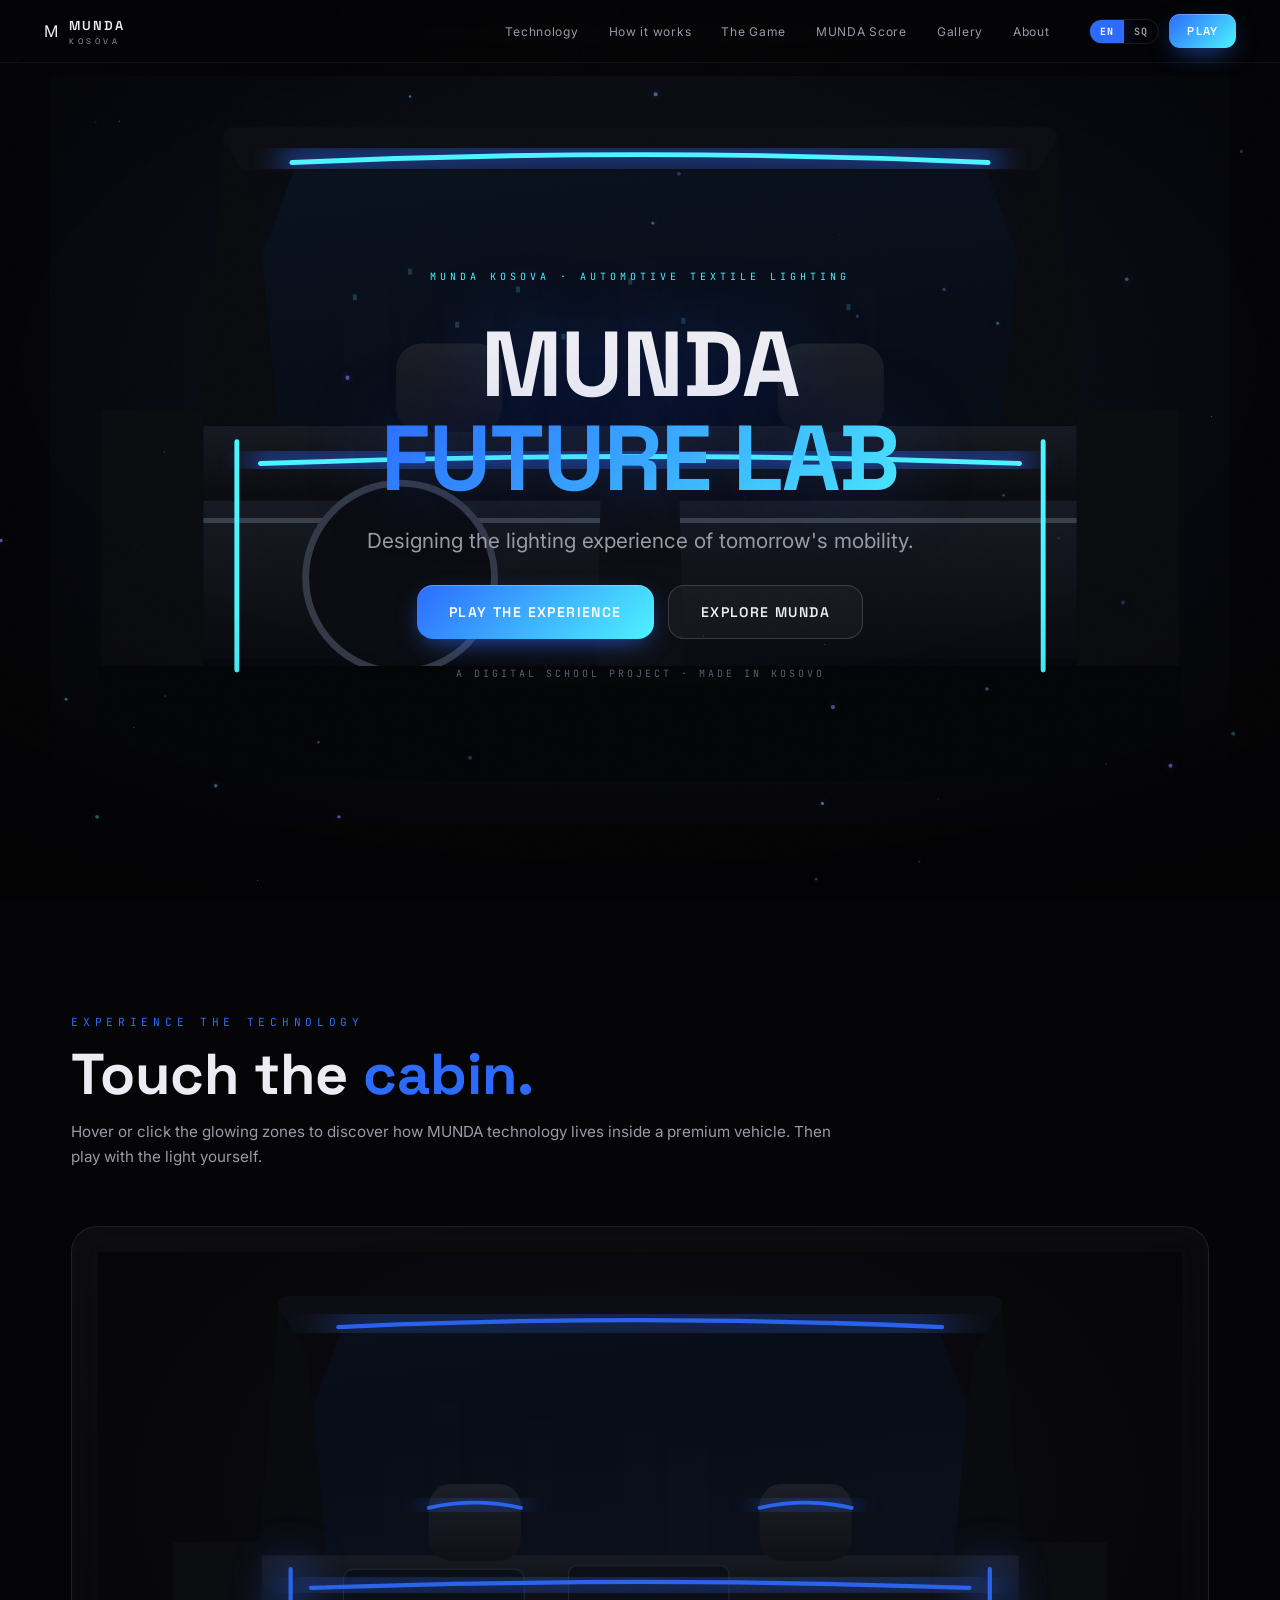
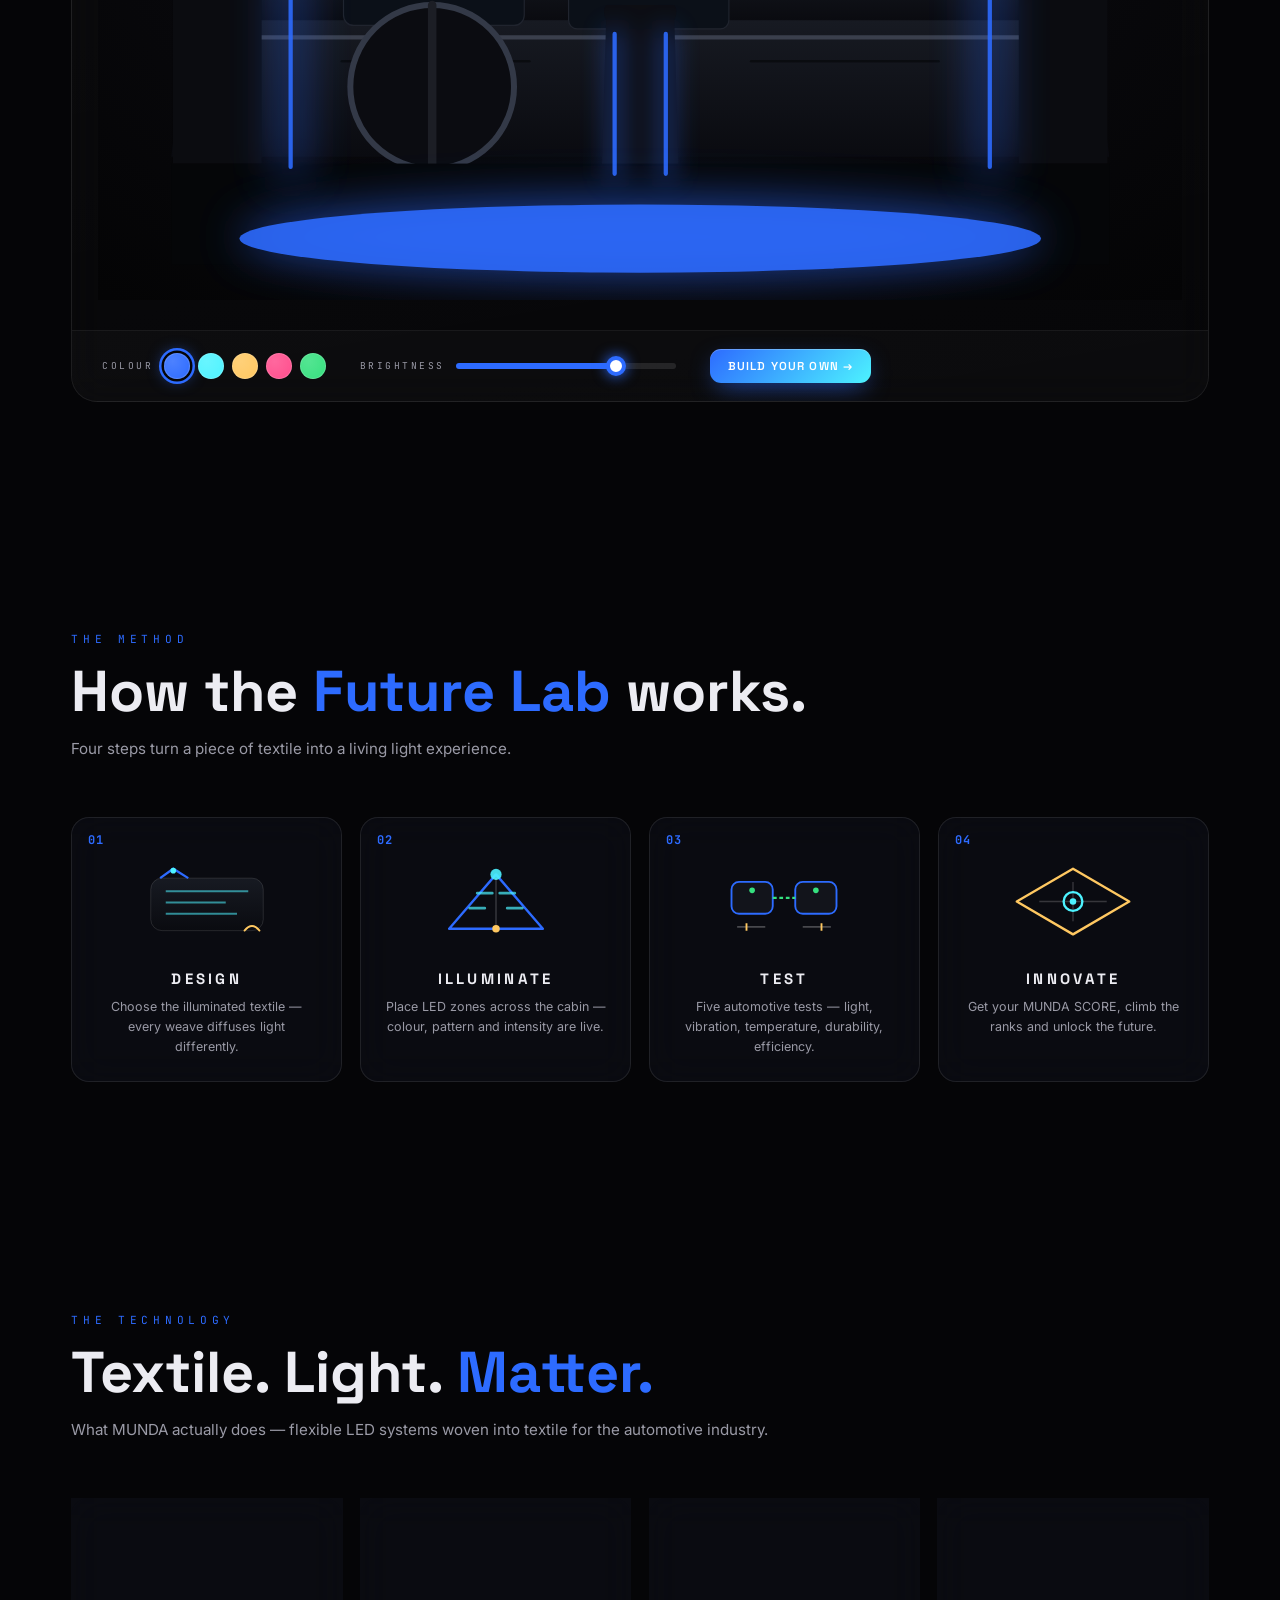
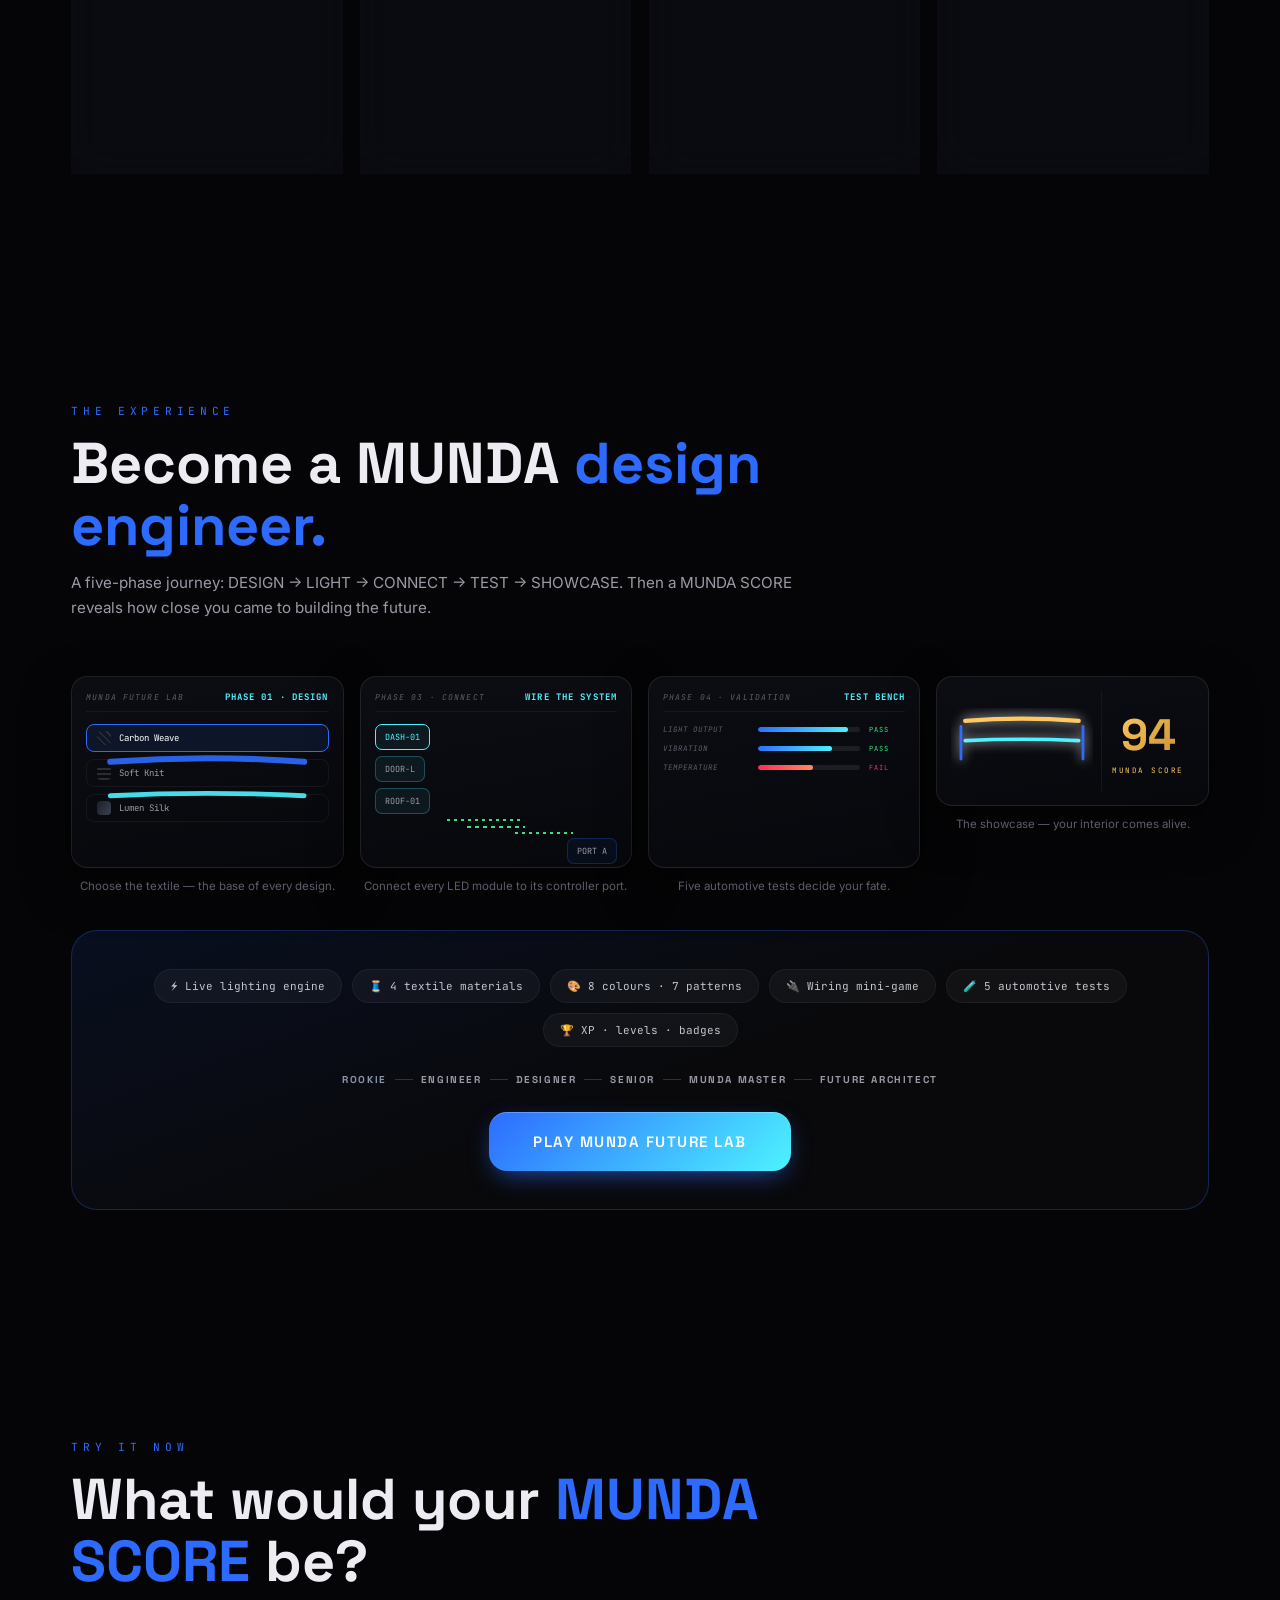
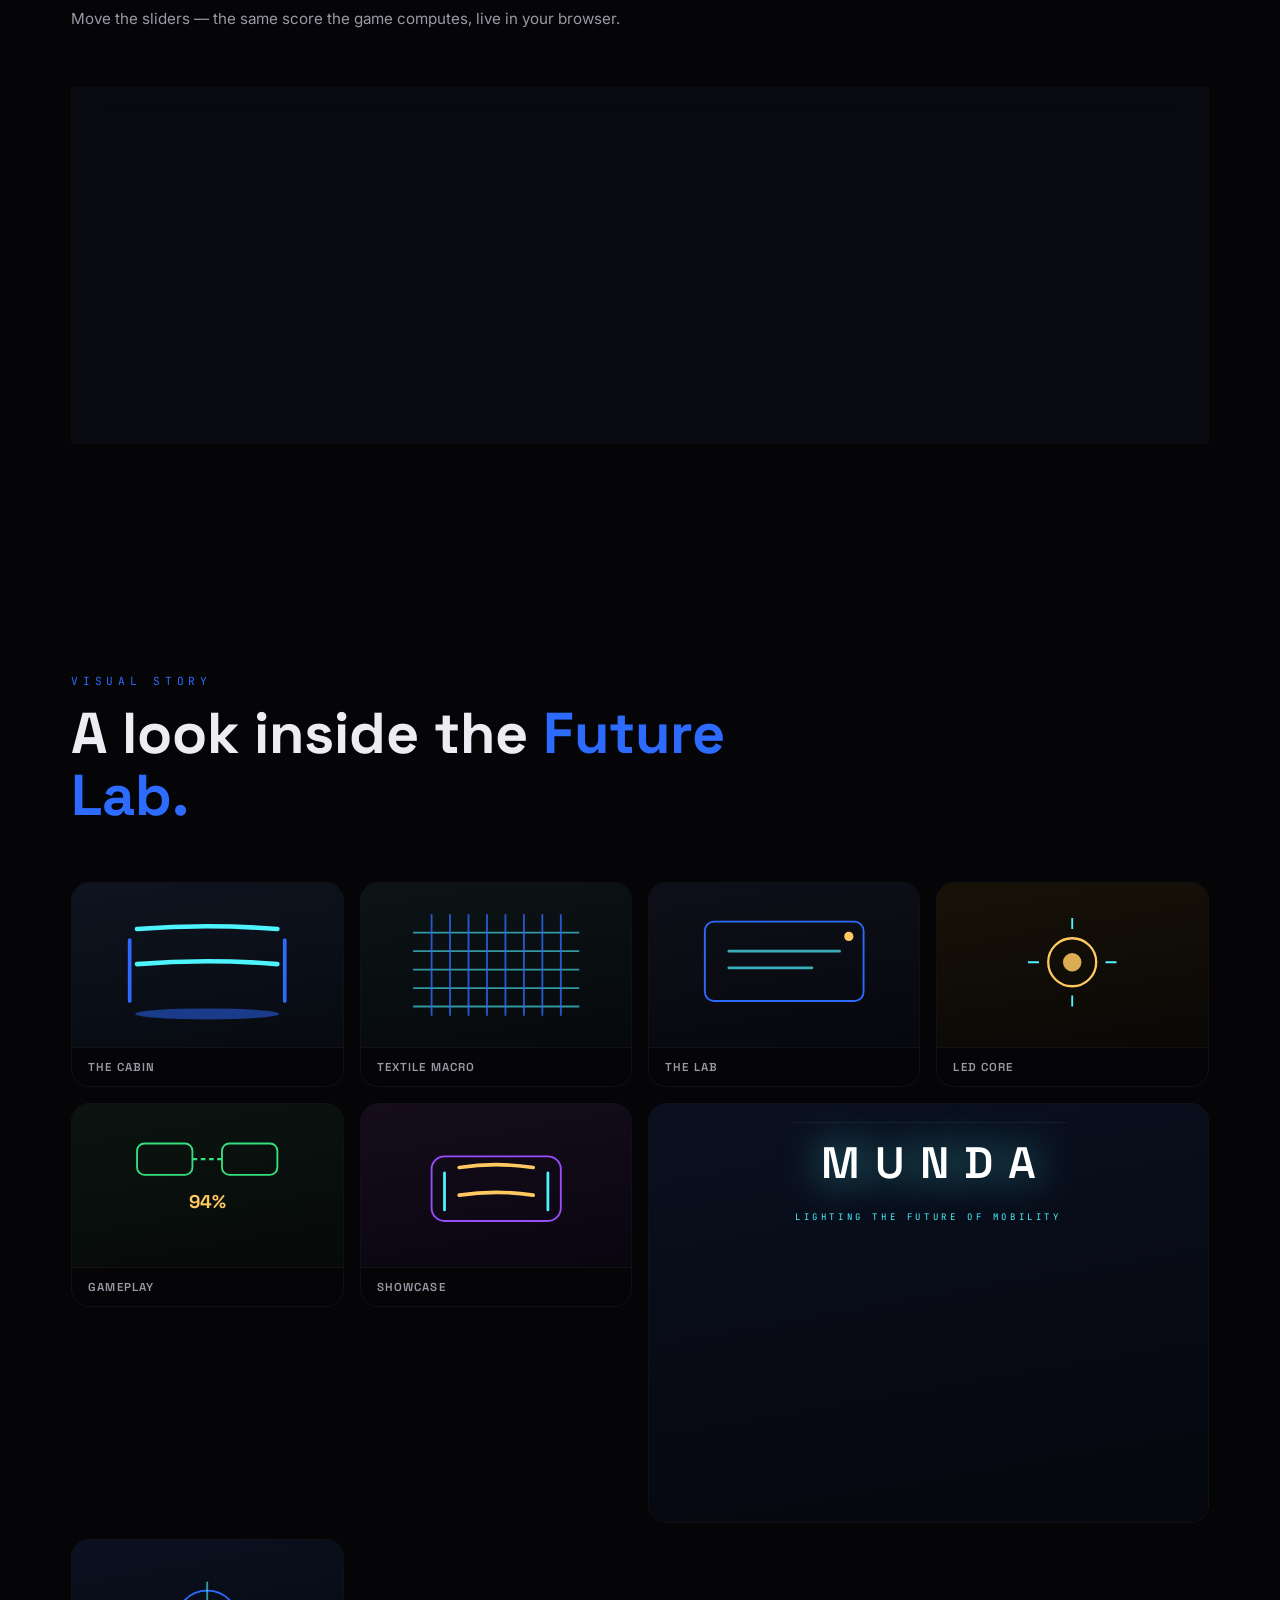
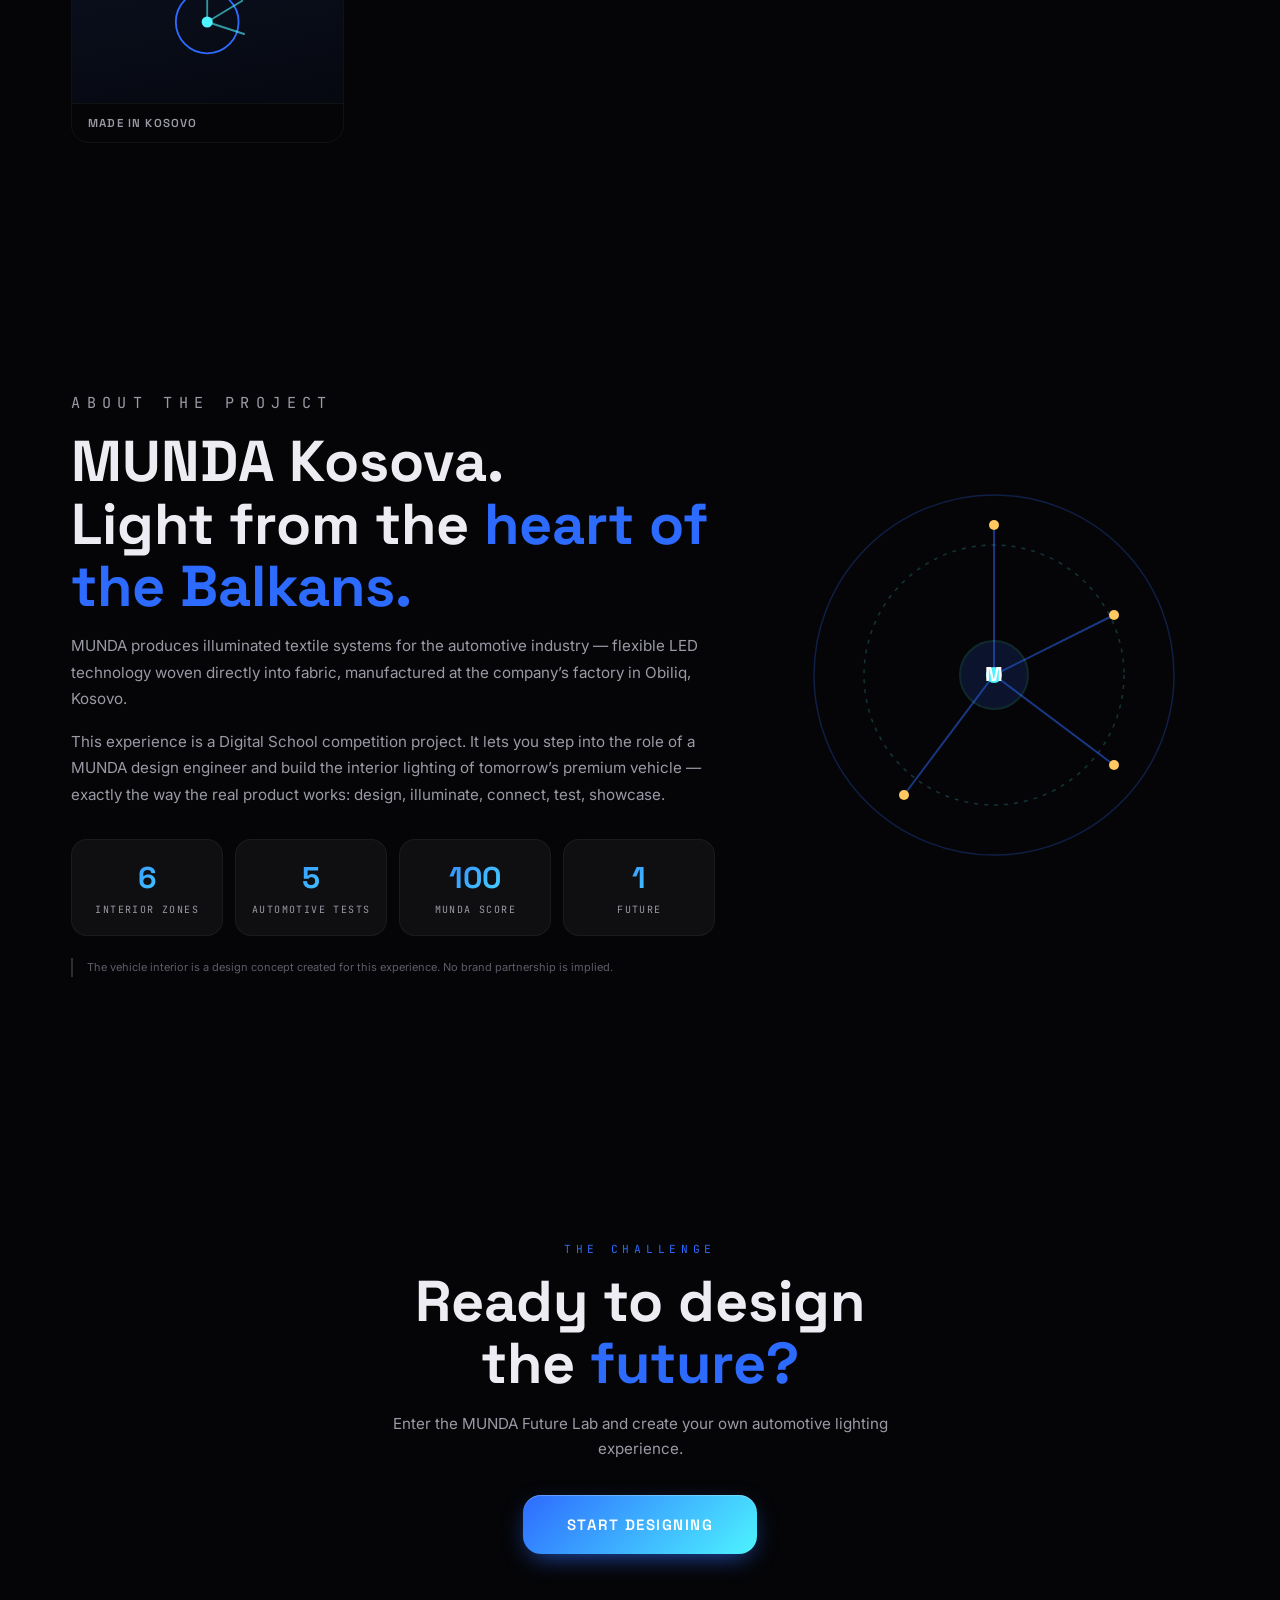
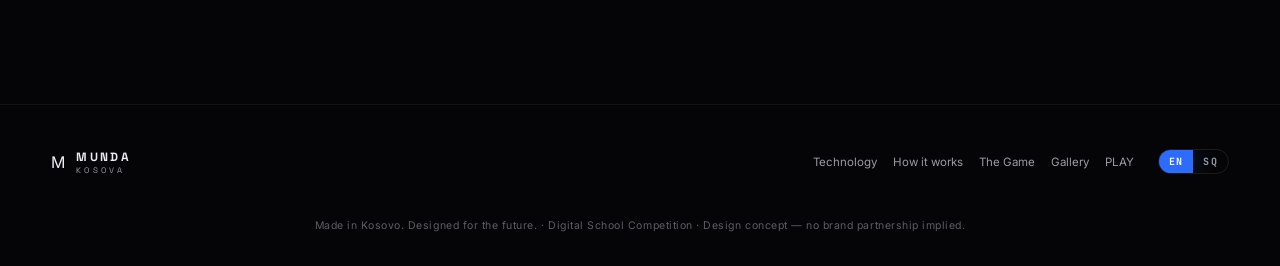
==== commit d09d327d: "MUNDA FUTURE LAB: complete visual & gameplay overhaul - New marketing website (index.html): hero, in" ====
--- a/index.html
+++ b/index.html
@@ -4,707 +4,722 @@
 <meta charset="UTF-8">
 <meta name="viewport" content="width=device-width, initial-scale=1.0, viewport-fit=cover">
 <meta name="theme-color" content="#050507">
-<title>MUNDA — FUTURE LIGHT LAB</title>
-<meta name="description" content="Design the light. Shape the future. MUNDA Kosova — interactive automotive textile lighting experience.">
+<title>MUNDA FUTURE LAB — Design the Light. Shape the Future.</title>
+<meta name="description" content="MUNDA Kosova — illuminated textile systems for the automotive industry. Enter the Future Lab and design the lighting experience of tomorrow's mobility.">
 <link rel="preconnect" href="https://fonts.googleapis.com">
 <link rel="preconnect" href="https://fonts.gstatic.com" crossorigin>
-<link href="https://fonts.googleapis.com/css2?family=Space+Grotesk:wght@300;400;500;600;700&family=Inter:wght@300;400;500;600&family=JetBrains+Mono:wght@300;400;500&display=swap" rel="stylesheet">
-<link rel="stylesheet" href="css/style.css">
+<link href="https://fonts.googleapis.com/css2?family=Space+Grotesk:wght@300;400;500;600;700&family=Inter:wght@300;400;500;600&family=JetBrains+Mono:wght@300;400;500;700&display=swap" rel="stylesheet">
+<link rel="stylesheet" href="css/tokens.css">
+<link rel="stylesheet" href="css/site.css">
 </head>
-<body data-screen="landing">
-
-<!-- Ambient canvas particle field -->
-<canvas id="particles" aria-hidden="true"></canvas>
+<body>
+
+<div class="grain" aria-hidden="true"></div>
 <div class="vignette" aria-hidden="true"></div>
-<div class="grain" aria-hidden="true"></div>
-
-<!-- ===================== TOP BAR ===================== -->
-<header id="topbar">
-  <button class="brand" data-nav="landing" aria-label="MUNDA home">
+
+<!-- ===================== NAV ===================== -->
+<header class="site-nav" id="site-nav">
+  <a class="site-brand" href="#hero" data-scroll>
     <span class="brand-mark">M</span>
-    <span class="brand-text">MUNDA <em>KOSOVA</em></span>
-  </button>
-  <nav id="nav">
-    <a href="#" data-nav="textile">Textile</a>
-    <a href="#" data-nav="lab" class="nav-lab">Interior Lab</a>
-    <a href="#" data-nav="tech">Technology</a>
-    <a href="#" data-nav="kosova">Kosova</a>
-    <a href="#" data-nav="challenge" class="nav-game">Challenge</a>
-    <a href="#" data-nav="jury" class="nav-jury">Jury Mode</a>
-    <a href="#" data-nav="gallery">Gallery</a>
+    <span class="site-brand-text">MUNDA <em>KOSOVA</em></span>
+  </a>
+  <nav class="site-links" id="site-links" aria-label="Main">
+    <a href="#interior" data-scroll data-i18n="nav.tech">Technology</a>
+    <a href="#how" data-scroll data-i18n="nav.how">How it works</a>
+    <a href="#game" data-scroll data-i18n="nav.game">The Game</a>
+    <a href="#score" data-scroll data-i18n="nav.score">MUNDA Score</a>
+    <a href="#gallery" data-scroll data-i18n="nav.gallery">Gallery</a>
+    <a href="#about" data-scroll data-i18n="nav.about">About</a>
   </nav>
-  <div class="topbar-right">
-    <button id="btn-present" class="ghost" title="Presentation mode">PRESENT</button>
+  <div class="site-nav-right">
+    <div class="lang-switch" role="group" aria-label="Language">
+      <button data-lang-set="en">EN</button>
+      <button data-lang-set="sq">SQ</button>
+    </div>
+    <a class="btn btn-primary btn-sm" href="experience.html" data-i18n="nav.play">PLAY</a>
+    <button class="hamburger" id="hamburger" aria-label="Menu" aria-expanded="false">
+      <span></span><span></span><span></span>
+    </button>
   </div>
 </header>
 
-<!-- ===================== STAGE (persistent interior) ===================== -->
-<div id="stage">
-  <svg id="interior" viewBox="0 0 1200 760" preserveAspectRatio="xMidYMid meet" role="img" aria-label="MUNDA concept vehicle interior">
-    <defs>
-      <!-- surfaces -->
-      <radialGradient id="g-bg" cx="50%" cy="38%" r="75%">
-        <stop offset="0%" stop-color="#101118"/>
-        <stop offset="45%" stop-color="#09090d"/>
-        <stop offset="100%" stop-color="#040405"/>
-      </radialGradient>
-      <linearGradient id="g-glass" x1="0" y1="0" x2="0.35" y2="1">
-        <stop offset="0%" stop-color="#0a0d16"/>
-        <stop offset="55%" stop-color="#05060b"/>
-        <stop offset="100%" stop-color="#0b0c12"/>
-      </linearGradient>
-      <linearGradient id="g-headliner" x1="0" y1="0" x2="0" y2="1">
-        <stop offset="0%" stop-color="#0d0e13"/>
-        <stop offset="100%" stop-color="#07080b"/>
-      </linearGradient>
-      <linearGradient id="g-dash-top" x1="0" y1="0" x2="0" y2="1">
-        <stop offset="0%" stop-color="#1b1d24"/>
-        <stop offset="100%" stop-color="#0e0f13"/>
-      </linearGradient>
-      <linearGradient id="g-dash" x1="0" y1="0" x2="0" y2="1">
-        <stop offset="0%" stop-color="#14161c"/>
-        <stop offset="100%" stop-color="#0a0b0f"/>
-      </linearGradient>
-      <linearGradient id="g-door" x1="0" y1="0" x2="1" y2="0">
-        <stop offset="0%" stop-color="#0b0c10"/>
-        <stop offset="100%" stop-color="#17181e"/>
-      </linearGradient>
-      <linearGradient id="g-door-r" x1="0" y1="0" x2="1" y2="0">
-        <stop offset="0%" stop-color="#17181e"/>
-        <stop offset="100%" stop-color="#0b0c10"/>
-      </linearGradient>
-      <linearGradient id="g-console" x1="0" y1="0" x2="0" y2="1">
-        <stop offset="0%" stop-color="#1a1b21"/>
-        <stop offset="100%" stop-color="#0c0d11"/>
-      </linearGradient>
-      <linearGradient id="g-seat" x1="0" y1="0" x2="0" y2="1">
-        <stop offset="0%" stop-color="#1e2027"/>
-        <stop offset="100%" stop-color="#101116"/>
-      </linearGradient>
-      <linearGradient id="g-trim" x1="0" y1="0" x2="0" y2="1">
-        <stop offset="0%" stop-color="#464a55"/>
-        <stop offset="45%" stop-color="#1c1e25"/>
-        <stop offset="100%" stop-color="#2c2f38"/>
-      </linearGradient>
-      <radialGradient id="g-wheel" cx="50%" cy="42%" r="60%">
-        <stop offset="0%" stop-color="#1a1b20"/>
-        <stop offset="70%" stop-color="#0b0c10"/>
-        <stop offset="100%" stop-color="#050508"/>
-      </radialGradient>
-      <radialGradient id="g-footwell" cx="50%" cy="100%" r="90%">
-        <stop offset="0%" stop-color="rgba(120,140,180,0.22)"/>
-        <stop offset="100%" stop-color="rgba(120,140,180,0)"/>
-      </radialGradient>
-
-      <!-- glow filters -->
-      <filter id="f-glow" x="-60%" y="-60%" width="220%" height="220%">
-        <feGaussianBlur stdDeviation="7" result="b"/>
-        <feMerge><feMergeNode in="b"/><feMergeNode in="SourceGraphic"/></feMerge>
-      </filter>
-      <filter id="f-glow-soft" x="-80%" y="-80%" width="260%" height="260%">
-        <feGaussianBlur stdDeviation="16"/>
-      </filter>
-      <filter id="f-blur6"><feGaussianBlur stdDeviation="6"/></filter>
-
-      <!-- material patterns -->
-      <pattern id="p-carbon" width="14" height="14" patternUnits="userSpaceOnUse" patternTransform="rotate(45)">
-        <rect width="14" height="14" fill="transparent"/>
-        <path d="M0 4 H14 M0 12 H14" stroke="#ffffff" stroke-opacity="0.10" stroke-width="1.4"/>
-        <path d="M4 0 V14 M12 0 V14" stroke="#ffffff" stroke-opacity="0.05" stroke-width="1"/>
-      </pattern>
-      <pattern id="p-knit" width="16" height="16" patternUnits="userSpaceOnUse">
-        <rect width="16" height="16" fill="transparent"/>
-        <path d="M0 0 L16 16 M16 0 L0 16" stroke="#ffffff" stroke-opacity="0.08" stroke-width="1"/>
-        <circle cx="8" cy="8" r="1.2" fill="#ffffff" fill-opacity="0.12"/>
-      </pattern>
-      <pattern id="p-mesh" width="18" height="18" patternUnits="userSpaceOnUse">
-        <rect width="18" height="18" fill="transparent"/>
-        <circle cx="2" cy="2" r="1" fill="#ffffff" fill-opacity="0.14"/>
-        <circle cx="11" cy="11" r="1" fill="#ffffff" fill-opacity="0.10"/>
-        <path d="M0 9 H18 M9 0 V18" stroke="#ffffff" stroke-opacity="0.05" stroke-width="0.6"/>
-      </pattern>
-      <pattern id="p-silk" width="24" height="24" patternUnits="userSpaceOnUse">
-        <rect width="24" height="24" fill="transparent"/>
-        <path d="M0 6 Q12 0 24 6 M0 18 Q12 12 24 18" stroke="#ffffff" stroke-opacity="0.07" stroke-width="1" fill="none"/>
-      </pattern>
-    </defs>
-
-    <!-- ===== CABIN (static surfaces) ===== -->
-    <g id="cabin">
-      <rect x="-40" y="-40" width="1280" height="840" fill="url(#g-bg)"/>
-      <!-- windshield -->
-      <polygon points="260,64 940,64 1048,356 152,356" fill="url(#g-glass)"/>
-      <polyline points="286,120 320,200 348,260" fill="none" stroke="#ffffff" stroke-opacity="0.04" stroke-width="14"/>
-      <polyline points="560,96 610,220 700,320" fill="none" stroke="#ffffff" stroke-opacity="0.03" stroke-width="18"/>
-      <!-- headliner / roof -->
-      <rect x="176" y="52" width="848" height="44" rx="8" fill="url(#g-headliner)"/>
-      <!-- A-pillar trims -->
+<main>
+
+<!-- ===================== 1. HERO ===================== -->
+<section class="hero" id="hero">
+  <canvas id="hero-canvas" aria-hidden="true"></canvas>
+
+  <div class="hero-svg" id="hero-svg" aria-hidden="true">
+    <!-- cinematic car interior silhouette with breathing light strips -->
+    <svg viewBox="0 0 1200 760" preserveAspectRatio="xMidYMid meet">
+      <defs>
+        <linearGradient id="hs-glass" x1="0" y1="0" x2="0.35" y2="1">
+          <stop offset="0%" stop-color="#0b1120"/><stop offset="100%" stop-color="#05060b"/>
+        </linearGradient>
+        <linearGradient id="hs-dash" x1="0" y1="0" x2="0" y2="1">
+          <stop offset="0%" stop-color="#171a22"/><stop offset="100%" stop-color="#0a0b10"/>
+        </linearGradient>
+        <linearGradient id="hs-seat" x1="0" y1="0" x2="0" y2="1">
+          <stop offset="0%" stop-color="#1c1f27"/><stop offset="100%" stop-color="#101117"/>
+        </linearGradient>
+        <radialGradient id="hs-bg" cx="50%" cy="40%" r="75%">
+          <stop offset="0%" stop-color="#10131d"/><stop offset="60%" stop-color="#08090f"/><stop offset="100%" stop-color="#040406"/>
+        </radialGradient>
+        <filter id="hs-glow" x="-80%" y="-80%" width="260%" height="260%"><feGaussianBlur stdDeviation="14"/></filter>
+      </defs>
+      <rect x="-40" y="-40" width="1280" height="840" fill="url(#hs-bg)"/>
+      <!-- city glow behind glass -->
+      <polygon points="260,64 940,64 1048,356 152,356" fill="#0a1424"/>
+      <g fill="#0d1626">
+        <rect x="300" y="210" width="46" height="146"/><rect x="356" y="176" width="34" height="180"/>
+        <rect x="400" y="232" width="52" height="124"/><rect x="466" y="196" width="30" height="160"/>
+        <rect x="508" y="244" width="60" height="112"/><rect x="580" y="186" width="38" height="170"/>
+        <rect x="630" y="228" width="48" height="128"/><rect x="800" y="214" width="40" height="142"/>
+      </g>
+      <g class="hero-wins" fill="#4df3ff" fill-opacity="0.5">
+        <rect x="308" y="222" width="4" height="6"/><rect x="364" y="196" width="4" height="6"/>
+        <rect x="412" y="250" width="4" height="6"/><rect x="474" y="214" width="4" height="6"/>
+        <rect x="520" y="262" width="4" height="6"/><rect x="588" y="206" width="4" height="6"/>
+        <rect x="642" y="246" width="4" height="6"/><rect x="810" y="232" width="4" height="6"/>
+      </g>
+      <polygon points="260,64 940,64 1048,356 152,356" fill="url(#hs-glass)" opacity="0.6"/>
+      <!-- headliner -->
+      <rect x="176" y="52" width="848" height="44" rx="8" fill="#0d0e13"/>
+      <!-- A pillars -->
       <polygon points="152,356 232,356 210,120 176,64" fill="#0a0b0f"/>
       <polygon points="1048,356 968,356 990,120 1024,64" fill="#0a0b0f"/>
-      <!-- dashboard shelf -->
-      <polygon points="140,356 1060,356 1130,432 70,432" fill="url(#g-dash-top)"/>
-      <!-- dashboard front face -->
-      <polygon points="70,432 1130,432 1150,592 50,592" fill="url(#g-dash)"/>
-      <!-- trim line -->
-      <polyline points="86,452 1114,452" fill="none" stroke="url(#g-trim)" stroke-width="5" stroke-linecap="round"/>
-      <!-- vents -->
-      <g stroke="#000" stroke-opacity="0.45" stroke-width="3" stroke-linecap="round">
-        <path d="M250 480 H470"/>
-        <path d="M730 480 H950"/>
+      <!-- dash -->
+      <polygon points="140,356 1060,356 1130,432 70,432" fill="url(#hs-dash)"/>
+      <polygon points="70,432 1130,432 1150,592 50,592" fill="url(#hs-dash)"/>
+      <polyline points="86,452 1114,452" fill="none" stroke="#3a3f4c" stroke-width="5" stroke-linecap="round"/>
+      <!-- doors -->
+      <polygon points="52,340 156,340 156,600 52,600" fill="#0b0c10"/>
+      <polygon points="1148,340 1044,340 1044,600 1148,600" fill="#0b0c10"/>
+      <!-- seats -->
+      <rect x="352" y="272" width="108" height="90" rx="26" fill="url(#hs-seat)"/>
+      <rect x="740" y="272" width="108" height="90" rx="26" fill="url(#hs-seat)"/>
+      <!-- steering wheel -->
+      <circle cx="356" cy="510" r="96" fill="#0b0c11"/>
+      <circle cx="356" cy="510" r="96" fill="none" stroke="#333947" stroke-width="7"/>
+      <!-- console -->
+      <path d="M560 432 Q555 420 560 414 L640 414 Q645 420 640 432 L646 640 L554 640 Z" fill="#0d0e13"/>
+      <!-- footwell -->
+      <rect x="50" y="600" width="1100" height="118" fill="#050608"/>
+
+      <!-- BREATHING LIGHT STRIPS (the brand moment) -->
+      <g class="hs-strip">
+        <path class="hs-halo" d="M246 88 Q600 72 954 88" fill="none" stroke="#2d6bff" stroke-width="30" stroke-linecap="round" filter="url(#hs-glow)" opacity="0.5"/>
+        <path class="hs-core" d="M246 88 Q600 72 954 88" fill="none" stroke="#4df3ff" stroke-width="5" stroke-linecap="round"/>
       </g>
-      <!-- center console -->
-      <path d="M560 432 Q555 420 560 414 L640 414 Q645 420 640 432 L646 640 L554 640 Z" fill="url(#g-console)"/>
-      <!-- door panels -->
-      <polygon points="52,340 156,340 156,600 52,600" fill="url(#g-door)"/>
-      <polygon points="1148,340 1044,340 1044,600 1148,600" fill="url(#g-door-r)"/>
-      <!-- door armrests -->
-      <rect x="60" y="470" width="88" height="16" rx="8" fill="url(#g-trim)"/>
-      <rect x="1052" y="470" width="88" height="16" rx="8" fill="url(#g-trim)"/>
-      <!-- seats (headrests through glass) -->
-      <g>
-        <rect x="352" y="272" width="108" height="90" rx="26" fill="url(#g-seat)"/>
-        <rect x="352" y="272" width="108" height="90" rx="26" fill="none" stroke="#2a2c34" stroke-width="1.5"/>
-        <rect x="740" y="272" width="108" height="90" rx="26" fill="url(#g-seat)"/>
-        <rect x="740" y="272" width="108" height="90" rx="26" fill="none" stroke="#2a2c34" stroke-width="1.5"/>
+      <g class="hs-strip hs-delay">
+        <path class="hs-halo" d="M214 394 Q600 380 986 394" fill="none" stroke="#2d6bff" stroke-width="30" stroke-linecap="round" filter="url(#hs-glow)" opacity="0.5"/>
+        <path class="hs-core" d="M214 394 Q600 380 986 394" fill="none" stroke="#4df3ff" stroke-width="5" stroke-linecap="round"/>
       </g>
-      <!-- steering wheel -->
-      <g>
-        <circle cx="356" cy="510" r="96" fill="url(#g-wheel)"/>
-        <circle cx="356" cy="510" r="96" fill="none" stroke="url(#g-trim)" stroke-width="7"/>
-        <circle cx="356" cy="510" r="96" fill="none" stroke="#050507" stroke-width="1.2"/>
-        <path d="M356 414 L356 606 M270 552 Q356 596 442 552" fill="none" stroke="#1c1e25" stroke-width="10" stroke-linecap="round"/>
-        <rect x="340" y="470" width="32" height="66" rx="12" fill="#121319"/>
+      <g class="hs-strip hs-delay2">
+        <path class="hs-halo" d="M190 372 L190 604" fill="none" stroke="#2d6bff" stroke-width="26" stroke-linecap="round" filter="url(#hs-glow)" opacity="0.5"/>
+        <path class="hs-core" d="M190 372 L190 604" fill="none" stroke="#4df3ff" stroke-width="5" stroke-linecap="round"/>
+        <path class="hs-halo" d="M1010 372 L1010 604" fill="none" stroke="#2d6bff" stroke-width="26" stroke-linecap="round" filter="url(#hs-glow)" opacity="0.5"/>
+        <path class="hs-core" d="M1010 372 L1010 604" fill="none" stroke="#4df3ff" stroke-width="5" stroke-linecap="round"/>
       </g>
-      <!-- footwell floor -->
-      <rect x="50" y="600" width="1100" height="118" fill="#050608"/>
-      <rect x="50" y="600" width="1100" height="118" fill="url(#g-footwell)"/>
-    </g>
-
-    <!-- ===== MATERIAL OVERLAY ===== -->
-    <g id="material-layer" style="mix-blend-mode:soft-light; opacity:0.5; pointer-events:none">
-      <polygon points="140,356 1060,356 1130,432 70,432"/>
-      <polygon points="70,432 1130,432 1150,592 50,592"/>
-      <polygon points="52,340 156,340 156,600 52,600"/>
-      <polygon points="1148,340 1044,340 1044,600 1148,600"/>
-      <rect x="352" y="272" width="108" height="90" rx="26"/>
-      <rect x="740" y="272" width="108" height="90" rx="26"/>
-      <path d="M560 432 Q555 420 560 414 L640 414 Q645 420 640 432 L646 640 L554 640 Z"/>
-    </g>
-
-    <!-- ===== LIGHTS ===== -->
-    <g id="lights">
-      <!-- ROOF -->
-      <g class="zone" data-zone="roof">
-        <path class="strip-bloom" d="M246 88 Q600 72 954 88" fill="none" stroke="#2d6bff" stroke-width="16" stroke-linecap="round" filter="url(#f-glow-soft)"/>
-        <path class="strip-core" d="M246 88 Q600 72 954 88" fill="none" stroke="#2d6bff" stroke-width="5" stroke-linecap="round"/>
-      </g>
-      <!-- DASHBOARD -->
-      <g class="zone" data-zone="dashboard">
-        <path class="strip-bloom" d="M214 394 Q600 380 986 394" fill="none" stroke="#2d6bff" stroke-width="16" stroke-linecap="round" filter="url(#f-glow-soft)"/>
-        <path class="strip-core" d="M214 394 Q600 380 986 394" fill="none" stroke="#2d6bff" stroke-width="5" stroke-linecap="round"/>
-      </g>
-      <!-- DOORS -->
-      <g class="zone" data-zone="doors">
-        <path class="strip-bloom" d="M190 372 L190 604" fill="none" stroke="#2d6bff" stroke-width="16" stroke-linecap="round" filter="url(#f-glow-soft)"/>
-        <path class="strip-core" d="M190 372 L190 604" fill="none" stroke="#2d6bff" stroke-width="5" stroke-linecap="round"/>
-        <path class="strip-bloom" d="M1010 372 L1010 604" fill="none" stroke="#2d6bff" stroke-width="16" stroke-linecap="round" filter="url(#f-glow-soft)"/>
-        <path class="strip-core" d="M1010 372 L1010 604" fill="none" stroke="#2d6bff" stroke-width="5" stroke-linecap="round"/>
-      </g>
-      <!-- CONSOLE -->
-      <g class="zone" data-zone="console">
-        <path class="strip-bloom" d="M570 448 L570 612" fill="none" stroke="#2d6bff" stroke-width="16" stroke-linecap="round" filter="url(#f-glow-soft)"/>
-        <path class="strip-core" d="M570 448 L570 612" fill="none" stroke="#2d6bff" stroke-width="5" stroke-linecap="round"/>
-        <path class="strip-bloom" d="M630 448 L630 612" fill="none" stroke="#2d6bff" stroke-width="16" stroke-linecap="round" filter="url(#f-glow-soft)"/>
-        <path class="strip-core" d="M630 448 L630 612" fill="none" stroke="#2d6bff" stroke-width="5" stroke-linecap="round"/>
-      </g>
-      <!-- FOOTWELL -->
-      <g class="zone" data-zone="footwell">
-        <ellipse class="strip-bloom" cx="600" cy="686" rx="470" ry="46" fill="#2d6bff" opacity="0.5" filter="url(#f-glow-soft)"/>
-        <ellipse class="strip-core" cx="600" cy="688" rx="470" ry="40" fill="#2d6bff" opacity="0.5"/>
-      </g>
-      <!-- SEATS -->
-      <g class="zone" data-zone="seats">
-        <path class="strip-bloom" d="M352 300 Q406 288 460 300" fill="none" stroke="#2d6bff" stroke-width="14" stroke-linecap="round" filter="url(#f-glow-soft)"/>
-        <path class="strip-core" d="M352 300 Q406 288 460 300" fill="none" stroke="#2d6bff" stroke-width="4.5" stroke-linecap="round"/>
-        <path class="strip-bloom" d="M740 300 Q794 288 848 300" fill="none" stroke="#2d6bff" stroke-width="14" stroke-linecap="round" filter="url(#f-glow-soft)"/>
-        <path class="strip-core" d="M740 300 Q794 288 848 300" fill="none" stroke="#2d6bff" stroke-width="4.5" stroke-linecap="round"/>
-      </g>
-    </g>
-
-    <!-- ===== HIGHLIGHTS (selection outline) ===== -->
-    <g id="highlights" fill="none">
-      <path data-hl="roof" d="M246 88 Q600 72 954 88"/>
-      <path data-hl="dashboard" d="M214 394 Q600 380 986 394"/>
-      <path data-hl="doors" d="M190 372 L190 604 M1010 372 L1010 604"/>
-      <path data-hl="console" d="M570 448 L570 612 M630 448 L630 612"/>
-      <ellipse data-hl="footwell" cx="600" cy="686" rx="470" ry="46"/>
-      <path data-hl="seats" d="M352 300 Q406 288 460 300 M740 300 Q794 288 848 300"/>
-    </g>
-  </svg>
-
-  <!-- zone label tooltip -->
-  <div id="zone-tip" class="zone-tip" aria-hidden="true"></div>
-</div>
-
-<!-- ===================== SCREENS ===================== -->
-<main id="app">
-
-  <!-- ========== 1. LANDING ========== -->
-  <section class="screen active" id="screen-landing" data-screen="landing">
-    <div class="landing-inner">
-      <div class="landing-logo">
-        <div class="light-line" aria-hidden="true"></div>
-        <h1 class="brand-word">MUNDA</h1>
-        <p class="brand-sub">KOSOVA</p>
-      </div>
-      <h2 class="landing-headline">DESIGN THE LIGHT.<br><span>SHAPE THE FUTURE.</span></h2>
-      <p class="landing-sub">Experience the future of automotive textile lighting.</p>
-      <button class="btn-primary btn-enter" data-nav="textile">
-        <span>ENTER THE LIGHT LAB</span>
-        <svg viewBox="0 0 24 24" width="18" height="18"><path d="M5 12h14M13 6l6 6-6 6" fill="none" stroke="currentColor" stroke-width="2" stroke-linecap="round" stroke-linejoin="round"/></svg>
-      </button>
-      <p class="landing-foot">MUNDA · Kosovo · Digital School Competition</p>
-    </div>
-    <div class="landing-car-hint" aria-hidden="true"></div>
-  </section>
-
-  <!-- ========== 2. TEXTILE (FROM TEXTILE TO LIGHT) ========== -->
-  <section class="screen" id="screen-textile" data-screen="textile">
-    <div class="screen-head">
-      <p class="kicker">01 — From Textile to Light</p>
-      <h2 class="screen-title">A piece of fabric<br>becomes <em>light.</em></h2>
-    </div>
-    <div class="textile-stage">
-      <div class="threads" aria-hidden="true"></div>
-      <div class="fabric-sheet" id="fabric-sheet" aria-hidden="true">
-        <div class="fabric-glow" id="fabric-glow"></div>
-        <span class="fabric-label" id="fabric-label">TEXTILE</span>
-      </div>
-      <div class="pipeline">
-        <button class="pipe-step active" data-stage="0"><i></i><span>TEXTILE</span></button>
-        <span class="pipe-arrow">→</span>
-        <button class="pipe-step" data-stage="1"><i></i><span>TECHNOLOGY</span></button>
-        <span class="pipe-arrow">→</span>
-        <button class="pipe-step" data-stage="2"><i></i><span>LIGHT</span></button>
-        <span class="pipe-arrow">→</span>
-        <button class="pipe-step" data-stage="3"><i></i><span>AUTOMOTIVE</span></button>
-        <span class="pipe-arrow">→</span>
-        <button class="pipe-step" data-stage="4"><i></i><span>FUTURE</span></button>
-      </div>
-      <p class="stage-desc" id="stage-desc">Drag across the fabric to weave technology into light.</p>
-      <div class="drag-hint" id="drag-hint"><span class="drag-line"></span> DRAG <span class="drag-line"></span></div>
-    </div>
-    <div class="wow-panel" id="wow-panel" hidden>
-      <h3 class="wow-title">WHAT IF LIGHT<br>COULD BE <em>FABRIC?</em></h3>
-      <p class="wow-sub">MUNDA weaves flexible LED technology directly into textile — turning soft material into a living light source.</p>
-      <button class="btn-primary" id="btn-discover">DISCOVER</button>
-    </div>
-    <div class="screen-next">
-      <button class="btn-primary" data-nav="lab" id="textile-next" hidden>ENTER THE INTERIOR LAB →</button>
-    </div>
-  </section>
-
-  <!-- ========== 3. INTERIOR LAB ========== -->
-  <section class="screen" id="screen-lab" data-screen="lab">
-    <div class="lab-layout">
-      <div class="lab-canvas">
-        <div class="lab-head">
-          <p class="kicker">02 — The Interior Lab</p>
-          <h2 class="screen-title">Shape the <em>cabin.</em></h2>
-          <p class="lab-sub">Select a zone, then design its light. Every change is live.</p>
+    </svg>
+  </div>
+
+  <div class="hero-content">
+    <p class="kicker hero-kicker" data-i18n="hero.kicker">MUNDA KOSOVA · AUTOMOTIVE TEXTILE LIGHTING</p>
+    <h1 data-i18n-html="hero.title">MUNDA<br><span class="grad">FUTURE LAB</span></h1>
+    <p class="hero-sub" data-i18n="hero.sub">Designing the lighting experience of tomorrow's mobility.</p>
+    <div class="hero-cta">
+      <a class="btn btn-primary btn-lg" href="experience.html" data-i18n="hero.play">PLAY THE EXPERIENCE</a>
+      <a class="btn btn-ghost btn-lg" href="#technology" data-scroll data-i18n="hero.explore">EXPLORE MUNDA</a>
+    </div>
+    <p class="hero-foot" data-i18n="hero.foot">A Digital School project · Made in Kosovo</p>
+  </div>
+
+  <a class="hero-scroll" href="#interior" data-scroll aria-label="Scroll down">
+    <span></span>
+  </a>
+</section>
+
+<!-- ===================== 2. INTERACTIVE CAR ===================== -->
+<section class="sec" id="interior">
+  <div class="sec-head">
+    <p class="kicker" data-i18n="interior.kicker">EXPERIENCE THE TECHNOLOGY</p>
+    <h2 data-i18n-html="interior.title">Touch the <em>cabin.</em></h2>
+    <p class="sec-sub" data-i18n="interior.sub">Hover or click the glowing zones to discover how MUNDA technology lives inside a premium vehicle. Then play with the light yourself.</p>
+  </div>
+
+  <div class="car-wrap glass">
+    <div class="car-stage">
+      <svg id="interior-svg" viewBox="0 0 1200 760" preserveAspectRatio="xMidYMid meet" role="img" aria-label="Interactive MUNDA vehicle interior">
+        <defs>
+          <linearGradient id="ic-glass" x1="0" y1="0" x2="0.35" y2="1">
+            <stop offset="0%" stop-color="#0a0d16"/><stop offset="55%" stop-color="#05060b"/><stop offset="100%" stop-color="#0b0c12"/>
+          </linearGradient>
+          <linearGradient id="ic-dash" x1="0" y1="0" x2="0" y2="1">
+            <stop offset="0%" stop-color="#171a22"/><stop offset="100%" stop-color="#0a0b10"/>
+          </linearGradient>
+          <linearGradient id="ic-seat" x1="0" y1="0" x2="0" y2="1">
+            <stop offset="0%" stop-color="#1c1f27"/><stop offset="100%" stop-color="#101117"/>
+          </linearGradient>
+          <radialGradient id="ic-bg" cx="50%" cy="38%" r="75%">
+            <stop offset="0%" stop-color="#101118"/><stop offset="45%" stop-color="#09090d"/><stop offset="100%" stop-color="#040405"/>
+          </radialGradient>
+          <filter id="ic-glow" x="-80%" y="-80%" width="260%" height="260%"><feGaussianBlur stdDeviation="15"/></filter>
+          <filter id="ic-glow2" x="-80%" y="-80%" width="260%" height="260%"><feGaussianBlur stdDeviation="26"/></filter>
+        </defs>
+        <rect x="-40" y="-40" width="1280" height="840" fill="url(#ic-bg)"/>
+        <polygon points="260,64 940,64 1048,356 152,356" fill="#0a1424"/>
+        <g fill="#0d1626">
+          <rect x="300" y="210" width="46" height="146"/><rect x="356" y="176" width="34" height="180"/>
+          <rect x="400" y="232" width="52" height="124"/><rect x="466" y="196" width="30" height="160"/>
+          <rect x="580" y="186" width="38" height="170"/><rect x="630" y="228" width="48" height="128"/>
+        </g>
+        <polygon points="260,64 940,64 1048,356 152,356" fill="url(#ic-glass)" opacity="0.55"/>
+        <rect x="176" y="52" width="848" height="44" rx="8" fill="#0d0e13"/>
+        <polygon points="152,356 232,356 210,120 176,64" fill="#0a0b0f"/>
+        <polygon points="1048,356 968,356 990,120 1024,64" fill="#0a0b0f"/>
+        <polygon points="140,356 1060,356 1130,432 70,432" fill="url(#ic-dash)"/>
+        <polygon points="70,432 1130,432 1150,592 50,592" fill="url(#ic-dash)"/>
+        <polyline points="86,452 1114,452" fill="none" stroke="#3a3f4c" stroke-width="5" stroke-linecap="round"/>
+        <rect x="252" y="372" width="212" height="66" rx="12" fill="#0b1018" stroke="#20242e" stroke-width="1.4"/>
+        <rect x="516" y="368" width="188" height="74" rx="10" fill="#0b1018" stroke="#20242e" stroke-width="1.4"/>
+        <g stroke="#000" stroke-opacity="0.45" stroke-width="3" stroke-linecap="round">
+          <path d="M250 480 H470"/><path d="M730 480 H950"/>
+        </g>
+        <path d="M560 432 Q555 420 560 414 L640 414 Q645 420 640 432 L646 640 L554 640 Z" fill="#0d0e13"/>
+        <polygon points="52,340 156,340 156,600 52,600" fill="#0b0c10"/>
+        <polygon points="1148,340 1044,340 1044,600 1148,600" fill="#0b0c10"/>
+        <rect x="352" y="272" width="108" height="90" rx="26" fill="url(#ic-seat)"/>
+        <rect x="740" y="272" width="108" height="90" rx="26" fill="url(#ic-seat)"/>
+        <g>
+          <circle cx="356" cy="510" r="96" fill="#0b0c11"/>
+          <circle cx="356" cy="510" r="96" fill="none" stroke="#333947" stroke-width="7"/>
+          <path d="M356 414 L356 606" fill="none" stroke="#1c1e25" stroke-width="10" stroke-linecap="round"/>
+        </g>
+        <rect x="50" y="600" width="1100" height="118" fill="#050608"/>
+
+        <!-- LIGHT ZONES -->
+        <g class="ic-zone" data-zone="roof">
+          <path d="M246 88 Q600 72 954 88" fill="none" stroke="var(--zc,#2d6bff)" stroke-width="30" stroke-linecap="round" filter="url(#ic-glow2)" opacity="0.35"/>
+          <path d="M246 88 Q600 72 954 88" fill="none" stroke="var(--zc,#4df3ff)" stroke-width="5" stroke-linecap="round"/>
+        </g>
+        <g class="ic-zone" data-zone="dashboard">
+          <path d="M214 394 Q600 380 986 394" fill="none" stroke="var(--zc,#2d6bff)" stroke-width="30" stroke-linecap="round" filter="url(#ic-glow2)" opacity="0.35"/>
+          <path d="M214 394 Q600 380 986 394" fill="none" stroke="var(--zc,#4df3ff)" stroke-width="5" stroke-linecap="round"/>
+        </g>
+        <g class="ic-zone" data-zone="doors">
+          <path d="M190 372 L190 604 M1010 372 L1010 604" fill="none" stroke="var(--zc,#2d6bff)" stroke-width="26" stroke-linecap="round" filter="url(#ic-glow2)" opacity="0.35"/>
+          <path d="M190 372 L190 604 M1010 372 L1010 604" fill="none" stroke="var(--zc,#4df3ff)" stroke-width="5" stroke-linecap="round"/>
+        </g>
+        <g class="ic-zone" data-zone="console">
+          <path d="M570 448 L570 612 M630 448 L630 612" fill="none" stroke="var(--zc,#2d6bff)" stroke-width="14" stroke-linecap="round" filter="url(#ic-glow)" opacity="0.5"/>
+          <path d="M570 448 L570 612 M630 448 L630 612" fill="none" stroke="var(--zc,#4df3ff)" stroke-width="5" stroke-linecap="round"/>
+        </g>
+        <g class="ic-zone" data-zone="seats">
+          <path d="M352 300 Q406 288 460 300 M740 300 Q794 288 848 300" fill="none" stroke="var(--zc,#2d6bff)" stroke-width="14" stroke-linecap="round" filter="url(#ic-glow)" opacity="0.5"/>
+          <path d="M352 300 Q406 288 460 300 M740 300 Q794 288 848 300" fill="none" stroke="var(--zc,#4df3ff)" stroke-width="4.5" stroke-linecap="round"/>
+        </g>
+        <g class="ic-zone" data-zone="footwell">
+          <ellipse cx="600" cy="686" rx="470" ry="46" fill="var(--zc,#2d6bff)" opacity="0.28" filter="url(#ic-glow2)"/>
+          <ellipse cx="600" cy="688" rx="470" ry="40" fill="var(--zc,#4df3ff)" opacity="0.18"/>
+        </g>
+
+        <!-- invisible hotspot hit areas -->
+        <g fill="transparent" stroke="none">
+          <path data-hot="roof" d="M246 88 Q600 72 954 88" stroke="transparent" stroke-width="52"/>
+          <path data-hot="dashboard" d="M214 394 Q600 380 986 394" stroke="transparent" stroke-width="52"/>
+          <path data-hot="doors" d="M190 372 L190 604 M1010 372 L1010 604" stroke="transparent" stroke-width="52"/>
+          <path data-hot="console" d="M570 448 L570 612 M630 448 L630 612" stroke="transparent" stroke-width="52"/>
+          <path data-hot="seats" d="M352 300 Q406 288 460 300 M740 300 Q794 288 848 300" stroke="transparent" stroke-width="52"/>
+          <rect data-hot="footwell" x="130" y="640" width="940" height="60"/>
+        </g>
+      </svg>
+
+      <!-- floating info panel -->
+      <div class="zone-info glass" id="zone-info" hidden>
+        <b id="zone-info-title">Roof / Ambient</b>
+        <p id="zone-info-desc"></p>
+      </div>
+    </div>
+
+    <div class="car-controls">
+      <div class="cc-group">
+        <span class="cc-label" data-i18n="interior.color">COLOUR</span>
+        <div class="cc-swatches" id="car-colors">
+          <button class="cc-swatch active" style="--c:#2d6bff" data-car-color="#2d6bff" aria-label="Blue"></button>
+          <button class="cc-swatch" style="--c:#4df3ff" data-car-color="#4df3ff" aria-label="Cyan"></button>
+          <button class="cc-swatch" style="--c:#ffc861" data-car-color="#ffc861" aria-label="Gold"></button>
+          <button class="cc-swatch" style="--c:#ff4d8d" data-car-color="#ff4d8d" aria-label="Pink"></button>
+          <button class="cc-swatch" style="--c:#35e07f" data-car-color="#35e07f" aria-label="Green"></button>
         </div>
-        <div class="zone-row" id="zone-row">
-          <button class="zone-btn" data-zone="dashboard"><i></i>Dashboard</button>
-          <button class="zone-btn" data-zone="doors"><i></i>Doors</button>
-          <button class="zone-btn" data-zone="console"><i></i>Console</button>
-          <button class="zone-btn" data-zone="footwell"><i></i>Footwell</button>
-          <button class="zone-btn" data-zone="seats"><i></i>Seats</button>
-          <button class="zone-btn" data-zone="roof"><i></i>Roof</button>
-        </div>
-        <div class="mode-row">
-          <span class="group-label">DRIVE MODE</span>
-          <button class="mode-btn" data-mode="city"><i></i>CITY</button>
-          <button class="mode-btn" data-mode="sport"><i></i>SPORT</button>
-          <button class="mode-btn" data-mode="night"><i></i>NIGHT</button>
-          <button class="mode-btn" data-mode="eco"><i></i>ECO</button>
-        </div>
-      </div>
-
-      <aside class="lab-panel">
-        <div class="panel-group">
-          <span class="group-label">COLOR</span>
-          <div class="swatches" data-ctl-group="color">
-            <button class="swatch" style="--c:#ff2d55" data-ctl="color" data-value="red" title="Red"><i></i></button>
-            <button class="swatch" style="--c:#2d6bff" data-ctl="color" data-value="blue" title="Blue"><i></i></button>
-            <button class="swatch" style="--c:#4df3ff" data-ctl="color" data-value="cyan" title="Cyan"><i></i></button>
-            <button class="swatch" style="--c:#9a4dff" data-ctl="color" data-value="purple" title="Purple"><i></i></button>
-            <button class="swatch" style="--c:#35e07f" data-ctl="color" data-value="green" title="Green"><i></i></button>
-            <button class="swatch" style="--c:#e8c87a" data-ctl="color" data-value="gold" title="Gold"><i></i></button>
-            <button class="swatch" style="--c:#ffffff" data-ctl="color" data-value="white" title="White"><i></i></button>
-            <button class="swatch swatch-grad" data-ctl="color" data-value="gradient" title="Custom gradient"><i></i></button>
+      </div>
+      <div class="cc-group">
+        <span class="cc-label" data-i18n="interior.brightness">BRIGHTNESS</span>
+        <input type="range" id="car-bright" min="20" max="100" value="80" aria-label="Brightness">
+      </div>
+      <a class="btn btn-primary btn-sm" href="experience.html" data-i18n="interior.cta">BUILD YOUR OWN →</a>
+    </div>
+  </div>
+</section>
+
+<!-- ===================== 3. HOW IT WORKS ===================== -->
+<section class="sec" id="how">
+  <div class="sec-head">
+    <p class="kicker" data-i18n="how.kicker">THE METHOD</p>
+    <h2 data-i18n-html="how.title">How the <em>Future Lab</em> works.</h2>
+    <p class="sec-sub" data-i18n="how.sub">Four steps turn a piece of textile into a living light experience.</p>
+  </div>
+
+  <div class="how-grid">
+    <article class="how-step glass">
+      <span class="how-num">01</span>
+      <svg viewBox="0 0 160 110" aria-hidden="true">
+        <rect x="20" y="30" width="120" height="56" rx="12" fill="url(#hs-dash)" stroke="rgba(255,255,255,.12)"/>
+        <g stroke="#4df3ff" stroke-opacity=".55" stroke-width="2">
+          <path d="M36 44 H124"/><path d="M36 56 H100"/><path d="M36 68 H112"/>
+        </g>
+        <path d="M30 30 L44 20 L60 30" fill="none" stroke="#2d6bff" stroke-width="2.5"/>
+        <circle cx="44" cy="22" r="3" fill="#4df3ff"/>
+        <path d="M120 86 Q128 76 136 86" fill="none" stroke="#ffc861" stroke-width="2" stroke-linecap="round"/>
+      </svg>
+      <h3 data-i18n="how.s1t">DESIGN</h3>
+      <p data-i18n="how.s1d">Choose the illuminated textile — every weave diffuses light differently.</p>
+    </article>
+
+    <article class="how-step glass">
+      <span class="how-num">02</span>
+      <svg viewBox="0 0 160 110" aria-hidden="true">
+        <path d="M30 84 L80 26 L130 84 Z" fill="none" stroke="#2d6bff" stroke-width="2.5" stroke-linejoin="round"/>
+        <circle cx="80" cy="26" r="6" fill="#4df3ff" opacity=".9"/>
+        <path d="M52 62 L68 62 M92 62 L108 62 M60 46 L76 46 M84 46 L100 46" stroke="#4df3ff" stroke-opacity=".7" stroke-width="3" stroke-linecap="round"/>
+        <circle cx="80" cy="84" r="4" fill="#ffc861"/>
+        <path d="M80 30 L80 80" stroke="rgba(255,255,255,.2)" stroke-width="1.5"/>
+      </svg>
+      <h3 data-i18n="how.s2t">ILLUMINATE</h3>
+      <p data-i18n="how.s2d">Place LED zones across the cabin — colour, pattern and intensity are live.</p>
+    </article>
+
+    <article class="how-step glass">
+      <span class="how-num">03</span>
+      <svg viewBox="0 0 160 110" aria-hidden="true">
+        <rect x="24" y="34" width="44" height="34" rx="8" fill="#12141b" stroke="#2d6bff" stroke-width="2"/>
+        <rect x="92" y="34" width="44" height="34" rx="8" fill="#12141b" stroke="#2d6bff" stroke-width="2"/>
+        <path d="M68 51 C 78 51 82 51 92 51" fill="none" stroke="#35e07f" stroke-width="2.5" stroke-dasharray="4 3"/>
+        <circle cx="46" cy="43" r="3" fill="#35e07f"/>
+        <circle cx="114" cy="43" r="3" fill="#35e07f"/>
+        <path d="M30 82 L60 82 M100 82 L130 82" stroke="rgba(255,255,255,.25)" stroke-width="2"/>
+        <path d="M40 78 L40 86 M120 78 L120 86" stroke="#ffc861" stroke-width="2"/>
+      </svg>
+      <h3 data-i18n="how.s3t">TEST</h3>
+      <p data-i18n="how.s3d">Five automotive tests — light, vibration, temperature, durability, efficiency.</p>
+    </article>
+
+    <article class="how-step glass">
+      <span class="how-num">04</span>
+      <svg viewBox="0 0 160 110" aria-hidden="true">
+        <path d="M80 20 L140 55 L80 90 L20 55 Z" fill="none" stroke="#ffc861" stroke-width="2.5" stroke-linejoin="round"/>
+        <path d="M80 34 L80 76 M44 55 L116 55" stroke="rgba(255,255,255,.18)" stroke-width="1.5"/>
+        <circle cx="80" cy="55" r="10" fill="none" stroke="#4df3ff" stroke-width="2.5"/>
+        <circle cx="80" cy="55" r="3.5" fill="#4df3ff"/>
+      </svg>
+      <h3 data-i18n="how.s4t">INNOVATE</h3>
+      <p data-i18n="how.s4d">Get your MUNDA SCORE, climb the ranks and unlock the future.</p>
+    </article>
+  </div>
+</section>
+
+<!-- ===================== 4. TECHNOLOGY ===================== -->
+<section class="sec" id="technology">
+  <div class="sec-head">
+    <p class="kicker" data-i18n="tech.kicker">THE TECHNOLOGY</p>
+    <h2 data-i18n-html="tech.title">Textile. Light. <em>Matter.</em></h2>
+    <p class="sec-sub" data-i18n="tech.sub">What MUNDA actually does — flexible LED systems woven into textile for the automotive industry.</p>
+  </div>
+
+  <div class="tech-grid">
+    <article class="tech-card glass">
+      <div class="tc-vis tc-textile">
+        <svg viewBox="0 0 120 90" aria-hidden="true">
+          <rect width="120" height="90" rx="10" fill="#101318"/>
+          <g stroke="#4df3ff" stroke-opacity=".5" stroke-width="1.6">
+            <path d="M10 18 H110 M10 30 H110 M10 42 H110 M10 54 H110 M10 66 H110 M10 78 H110"/>
+          </g>
+          <g stroke="#2d6bff" stroke-opacity=".7" stroke-width="1.6">
+            <path d="M18 8 V82 M30 8 V82 M42 8 V82 M54 8 V82 M66 8 V82 M78 8 V82 M90 8 V82 M102 8 V82"/>
+          </g>
+        </svg>
+      </div>
+      <h3 data-i18n="tech.c1t">ILLUMINATED TEXTILES</h3>
+      <p data-i18n="tech.c1d">Micro-LEDs are woven directly into soft fabric — a material that conducts light, not just threads.</p>
+    </article>
+
+    <article class="tech-card glass">
+      <div class="tc-vis tc-led">
+        <svg viewBox="0 0 120 90" aria-hidden="true">
+          <rect width="120" height="90" rx="10" fill="#0e1118"/>
+          <circle cx="60" cy="40" r="16" fill="none" stroke="#ffc861" stroke-width="2"/>
+          <circle cx="60" cy="40" r="7" fill="#ffc861" opacity=".9"/>
+          <g stroke="#2d6bff" stroke-width="2" stroke-linecap="round">
+            <path d="M60 16 V8 M60 64 V72 M36 40 H28 M84 40 H92"/>
+          </g>
+          <g fill="#4df3ff" opacity=".8">
+            <circle cx="24" cy="68" r="2"/><circle cx="92" cy="70" r="2"/><circle cx="34" cy="20" r="2"/>
+          </g>
+        </svg>
+      </div>
+      <h3 data-i18n="tech.c2t">LED INTEGRATION</h3>
+      <p data-i18n="tech.c2d">Flexible emitters that bend, fold and wrap every surface of the cabin — one seamless light.</p>
+    </article>
+
+    <article class="tech-card glass">
+      <div class="tc-vis tc-auto">
+        <svg viewBox="0 0 120 90" aria-hidden="true">
+          <rect width="120" height="90" rx="10" fill="#10131a"/>
+          <path d="M22 62 L46 30 H74 L98 62 Z" fill="#151923" stroke="#2d6bff" stroke-width="1.6" stroke-linejoin="round"/>
+          <circle cx="38" cy="62" r="8" fill="#0a0b10" stroke="#333947" stroke-width="2"/>
+          <circle cx="82" cy="62" r="8" fill="#0a0b10" stroke="#333947" stroke-width="2"/>
+          <path d="M46 30 Q60 22 74 30" fill="none" stroke="#4df3ff" stroke-width="2.4" stroke-linecap="round"/>
+        </svg>
+      </div>
+      <h3 data-i18n="tech.c3t">AUTOMOTIVE INTERIOR TECHNOLOGY</h3>
+      <p data-i18n="tech.c3d">Integrated into dashboards, doors, seats and roofs of premium vehicles from the MUNDA factory in Obiliq.</p>
+    </article>
+
+    <article class="tech-card glass">
+      <div class="tc-vis tc-innov">
+        <svg viewBox="0 0 120 90" aria-hidden="true">
+          <rect width="120" height="90" rx="10" fill="#0f1117"/>
+          <circle cx="60" cy="42" r="20" fill="none" stroke="#9a4dff" stroke-width="1.6" stroke-dasharray="4 4"/>
+          <path d="M60 22 A20 20 0 0 1 80 42" fill="none" stroke="#4df3ff" stroke-width="2.4" stroke-linecap="round"/>
+          <circle cx="60" cy="42" r="6" fill="#ffc861"/>
+          <g stroke="rgba(255,255,255,.3)" stroke-width="1.4">
+            <path d="M20 70 L40 70 M80 70 L100 70 M60 78 L60 60"/>
+          </g>
+        </svg>
+      </div>
+      <h3 data-i18n="tech.c4t">INNOVATION</h3>
+      <p data-i18n="tech.c4d">Infinite colours, patterns and moods — generated on demand by a single connected textile.</p>
+    </article>
+  </div>
+</section>
+
+<!-- ===================== 5. THE GAME ===================== -->
+<section class="sec" id="game">
+  <div class="sec-head">
+    <p class="kicker" data-i18n="game.kicker">THE EXPERIENCE</p>
+    <h2 data-i18n-html="game.title">Become a MUNDA <em>design engineer.</em></h2>
+    <p class="sec-sub" data-i18n="game.sub">A five-phase journey: DESIGN → LIGHT → CONNECT → TEST → SHOWCASE. Then a MUNDA SCORE reveals how close you came to building the future.</p>
+  </div>
+
+  <div class="shots">
+    <figure class="shot">
+      <div class="shot-frame">
+        <div class="mock mock-design">
+          <div class="mock-hud"><i>MUNDA FUTURE LAB</i><b>PHASE 01 · DESIGN</b></div>
+          <div class="mock-mats">
+            <span class="mm active"><s></s>Carbon Weave</span>
+            <span class="mm"><s></s>Soft Knit</span>
+            <span class="mm"><s></s>Lumen Silk</span>
+          </div>
+          <div class="mock-car">
+            <svg viewBox="0 0 200 90">
+              <path d="M20 18 Q100 12 180 18" fill="none" stroke="#2d6bff" stroke-width="5" stroke-linecap="round"/>
+              <path d="M20 46 Q100 42 180 46" fill="none" stroke="#4df3ff" stroke-width="4" stroke-linecap="round"/>
+            </svg>
           </div>
         </div>
-        <div class="panel-group">
-          <span class="group-label">PATTERN</span>
-          <div class="chips" data-ctl-group="pattern">
-            <button class="chip" data-ctl="pattern" data-value="linear">Linear</button>
-            <button class="chip" data-ctl="pattern" data-value="wave">Wave</button>
-            <button class="chip" data-ctl="pattern" data-value="flow">Flow</button>
-            <button class="chip" data-ctl="pattern" data-value="pulse">Pulse</button>
-            <button class="chip" data-ctl="pattern" data-value="dots">Dots</button>
-            <button class="chip" data-ctl="pattern" data-value="dynamic">Dynamic</button>
-            <button class="chip" data-ctl="pattern" data-value="custom">Custom</button>
+      </div>
+      <figcaption data-i18n="game.shot1">Choose the textile — the base of every design.</figcaption>
+    </figure>
+
+    <figure class="shot">
+      <div class="shot-frame">
+        <div class="mock mock-wire">
+          <div class="mock-hud"><i>PHASE 03 · CONNECT</i><b>WIRE THE SYSTEM</b></div>
+          <div class="mock-pins">
+            <span class="pin l active">DASH-01</span>
+            <span class="pin l">DOOR-L</span>
+            <span class="pin l">ROOF-01</span>
+          </div>
+          <div class="mock-links"><i></i><i></i><i></i></div>
+          <div class="mock-pins">
+            <span class="pin r">PORT A</span>
+            <span class="pin r done">PORT B</span>
+            <span class="pin r">PORT C</span>
           </div>
         </div>
-        <div class="panel-group">
-          <span class="group-label">BRIGHTNESS <em id="bright-val">70%</em></span>
-          <input type="range" id="brightness" min="0" max="100" value="70" data-ctl="brightness">
-        </div>
-        <div class="panel-group">
-          <span class="group-label">ANIMATION</span>
-          <div class="chips" data-ctl-group="animation">
-            <button class="chip" data-ctl="animation" data-value="static">Static</button>
-            <button class="chip" data-ctl="animation" data-value="pulse">Pulse</button>
-            <button class="chip" data-ctl="animation" data-value="flow">Flow</button>
-            <button class="chip" data-ctl="animation" data-value="wave">Wave</button>
-            <button class="chip" data-ctl="animation" data-value="breathing">Breathing</button>
-            <button class="chip" data-ctl="animation" data-value="dynamic">Dynamic</button>
+      </div>
+      <figcaption data-i18n="game.shot2">Connect every LED module to its controller port.</figcaption>
+    </figure>
+
+    <figure class="shot">
+      <div class="shot-frame">
+        <div class="mock mock-test">
+          <div class="mock-hud"><i>PHASE 04 · VALIDATION</i><b>TEST BENCH</b></div>
+          <div class="mock-tests">
+            <span><i>LIGHT OUTPUT</i><s><b style="width:88%"></b></s><em>PASS</em></span>
+            <span><i>VIBRATION</i><s><b style="width:72%"></b></s><em>PASS</em></span>
+            <span><i>TEMPERATURE</i><s><b style="width:54%"></b></s><em>FAIL</em></span>
           </div>
         </div>
-        <div class="panel-group">
-          <span class="group-label">SPEED</span>
-          <div class="chips" data-ctl-group="speed">
-            <button class="chip" data-ctl="speed" data-value="slow">Slow</button>
-            <button class="chip" data-ctl="speed" data-value="medium">Medium</button>
-            <button class="chip" data-ctl="speed" data-value="fast">Fast</button>
+      </div>
+      <figcaption data-i18n="game.shot3">Five automotive tests decide your fate.</figcaption>
+    </figure>
+
+    <figure class="shot">
+      <div class="shot-frame">
+        <div class="mock mock-show">
+          <div class="mock-showcar">
+            <svg viewBox="0 0 200 90">
+              <path d="M20 18 Q100 12 180 18" fill="none" stroke="#ffc861" stroke-width="6" stroke-linecap="round"/>
+              <path d="M20 46 Q100 42 180 46" fill="none" stroke="#4df3ff" stroke-width="5" stroke-linecap="round"/>
+              <path d="M14 26 V72 M186 26 V72" fill="none" stroke="#2d6bff" stroke-width="4" stroke-linecap="round"/>
+            </svg>
           </div>
+          <div class="mock-score"><b>94</b><span>MUNDA SCORE</span></div>
         </div>
-        <div class="panel-group">
-          <span class="group-label">TEXTILE MATERIAL</span>
-          <div class="chips" data-ctl-group="material">
-            <button class="chip" data-ctl="material" data-value="carbon">Carbon Weave</button>
-            <button class="chip" data-ctl="material" data-value="knit">Soft Knit</button>
-            <button class="chip" data-ctl="material" data-value="mesh">Tech Mesh</button>
-            <button class="chip" data-ctl="material" data-value="silk">Lumen Silk</button>
-          </div>
-        </div>
-        <div class="panel-actions">
-          <button class="btn-primary" id="lab-lightshow">LIGHT SHOW</button>
-          <button class="btn-primary btn-outline" data-nav="tech">NEXT: TECHNOLOGY →</button>
-        </div>
-      </aside>
-    </div>
-  </section>
-
-  <!-- ========== 4. TECHNOLOGY EXPLORER ========== -->
-  <section class="screen" id="screen-tech" data-screen="tech">
-    <div class="screen-head">
-      <p class="kicker">03 — MUNDA Technology</p>
-      <h2 class="screen-title">Touch a node.<br>See it <em>activate.</em></h2>
-    </div>
-    <div class="tech-orbit">
-      <div class="tech-core" id="tech-core">
-        <span class="tech-core-label" id="tech-core-label">MUNDA</span>
-        <span class="tech-core-desc" id="tech-core-desc">Select a technology to explore.</span>
-      </div>
-      <button class="tech-node" data-tech="led" style="--a:0deg"><i></i><span>LED</span></button>
-      <button class="tech-node" data-tech="textile" style="--a:72deg"><i></i><span>TEXTILE</span></button>
-      <button class="tech-node" data-tech="flex" style="--a:144deg"><i></i><span>FLEXIBILITY</span></button>
-      <button class="tech-node" data-tech="design" style="--a:216deg"><i></i><span>DESIGN</span></button>
-      <button class="tech-node" data-tech="auto" style="--a:288deg"><i></i><span>AUTOMOTIVE</span></button>
-      <div class="tech-ring" aria-hidden="true"></div>
-    </div>
-    <div class="screen-next">
-      <button class="btn-primary" data-nav="kosova">NEXT: MADE IN KOSOVA →</button>
-    </div>
-  </section>
-
-  <!-- ========== 5. KOSOVA ========== -->
-  <section class="screen" id="screen-kosova" data-screen="kosova">
-    <div class="kosova-inner">
-      <p class="kicker">04 — Made in Kosova</p>
-      <h2 class="screen-title kosova-title">MADE IN <em>KOSOVA</em><br>MOVING THE <em>WORLD</em></h2>
-      <div class="kosova-map">
-        <svg viewBox="0 0 1000 560" preserveAspectRatio="xMidYMid meet" aria-label="Map of Europe">
-          <g class="europe">
-            <circle cx="500" cy="280" r="250" fill="none" stroke="#23242c" stroke-width="1.4"/>
-            <circle cx="500" cy="280" r="200" fill="none" stroke="#1b1c22" stroke-width="1.4"/>
-            <circle cx="500" cy="280" r="150" fill="none" stroke="#23242c" stroke-width="1.4"/>
-            <circle cx="500" cy="280" r="100" fill="none" stroke="#1b1c22" stroke-width="1.4"/>
-            <circle cx="500" cy="280" r="50" fill="none" stroke="#23242c" stroke-width="1.4"/>
+      </div>
+      <figcaption data-i18n="game.shot4">The showcase — your interior comes alive.</figcaption>
+    </figure>
+  </div>
+
+  <div class="game-strip">
+    <div class="gs-feats">
+      <span data-i18n="game.f1">⚡ Live lighting engine</span>
+      <span data-i18n="game.f2">🧵 4 textile materials</span>
+      <span data-i18n="game.f3">🎨 8 colours · 7 patterns</span>
+      <span data-i18n="game.f4">🔌 Wiring mini-game</span>
+      <span data-i18n="game.f5">🧪 5 automotive tests</span>
+      <span data-i18n="game.f6">🏆 XP · levels · badges</span>
+    </div>
+    <div class="gs-ranks">
+      <span data-rank="rookie">ROOKIE</span><i></i>
+      <span data-rank="engineer">ENGINEER</span><i></i>
+      <span data-rank="designer">DESIGNER</span><i></i>
+      <span data-rank="senior">SENIOR</span><i></i>
+      <span data-rank="master">MUNDA MASTER</span><i></i>
+      <span data-rank="architect">FUTURE ARCHITECT</span>
+    </div>
+    <a class="btn btn-primary btn-xl" href="experience.html" data-i18n="game.cta">PLAY MUNDA FUTURE LAB</a>
+  </div>
+</section>
+
+<!-- ===================== 6. MUNDA SCORE DEMO ===================== -->
+<section class="sec" id="score">
+  <div class="sec-head">
+    <p class="kicker" data-i18n="score.kicker">TRY IT NOW</p>
+    <h2 data-i18n-html="score.title">What would your <em>MUNDA SCORE</em> be?</h2>
+    <p class="sec-sub" data-i18n="score.sub">Move the sliders — the same score the game computes, live in your browser.</p>
+  </div>
+
+  <div class="score-wrap glass">
+    <div class="score-ring-side">
+      <svg viewBox="0 0 200 200" class="score-ring" aria-hidden="true">
+        <circle cx="100" cy="100" r="86" fill="none" stroke="rgba(255,255,255,.07)" stroke-width="12"/>
+        <circle id="score-arc" cx="100" cy="100" r="86" fill="none" stroke="#2d6bff" stroke-width="12"
+                stroke-linecap="round" stroke-dasharray="540" stroke-dashoffset="540" transform="rotate(-90 100 100)"/>
+      </svg>
+      <div class="score-ring-mid">
+        <b id="score-num">70</b>
+        <span data-i18n="score.of">/ 100</span>
+      </div>
+      <span class="score-rank" id="score-rank" data-rank="designer">DESIGNER</span>
+    </div>
+
+    <div class="score-sliders">
+      <label class="sl-row">
+        <span data-i18n="score.bright">BRIGHTNESS</span>
+        <input type="range" data-score-var="brightness" min="0" max="100" value="75">
+        <b>75</b>
+      </label>
+      <label class="sl-row">
+        <span data-i18n="score.eff">EFFICIENCY</span>
+        <input type="range" data-score-var="efficiency" min="0" max="100" value="60">
+        <b>60</b>
+      </label>
+      <label class="sl-row">
+        <span data-i18n="score.prec">PRECISION</span>
+        <input type="range" data-score-var="precision" min="0" max="100" value="65">
+        <b>65</b>
+      </label>
+      <label class="sl-row">
+        <span data-i18n="score.dur">DURABILITY</span>
+        <input type="range" data-score-var="durability" min="0" max="100" value="70">
+        <b>70</b>
+      </label>
+      <p class="score-note" data-i18n="score.note">This is a concept demonstration — in the game, every value comes from your real choices.</p>
+    </div>
+  </div>
+</section>
+
+<!-- ===================== 7. GALLERY ===================== -->
+<section class="sec" id="gallery">
+  <div class="sec-head">
+    <p class="kicker" data-i18n="gallery.kicker">VISUAL STORY</p>
+    <h2 data-i18n-html="gallery.title">A look inside the <em>Future Lab.</em></h2>
+  </div>
+
+  <div class="gallery-grid" id="gallery-grid">
+    <button class="g-tile gt-1" data-caption="gallery.c1" aria-label="Vehicle interior">
+      <span class="gt-inner">
+        <svg viewBox="0 0 200 130">
+          <path d="M24 26 Q100 20 176 26 M24 64 Q100 58 176 64" stroke="#4df3ff" stroke-width="5" stroke-linecap="round" fill="none"/>
+          <path d="M16 38 V104 M184 38 V104" stroke="#2d6bff" stroke-width="4" stroke-linecap="round" fill="none"/>
+          <ellipse cx="100" cy="118" rx="78" ry="6" fill="#2d6bff" opacity=".5"/>
+        </svg>
+      </span>
+      <b data-i18n="gallery.t1">The cabin</b>
+    </button>
+
+    <button class="g-tile gt-2" data-caption="gallery.c2" aria-label="Illuminated textile macro">
+      <span class="gt-inner">
+        <svg viewBox="0 0 200 130">
+          <g stroke="#4df3ff" stroke-opacity=".6" stroke-width="2"><path d="M10 30 H190 M10 50 H190 M10 70 H190 M10 90 H190 M10 110 H190"/></g>
+          <g stroke="#2d6bff" stroke-opacity=".8" stroke-width="2"><path d="M30 10 V120 M50 10 V120 M70 10 V120 M90 10 V120 M110 10 V120 M130 10 V120 M150 10 V120 M170 10 V120"/></g>
+        </svg>
+      </span>
+      <b data-i18n="gallery.t2">Textile macro</b>
+    </button>
+
+    <button class="g-tile gt-3" data-caption="gallery.c3" aria-label="The lab">
+      <span class="gt-inner">
+        <svg viewBox="0 0 200 130">
+          <rect x="14" y="18" width="172" height="86" rx="10" fill="none" stroke="#2d6bff" stroke-width="2"/>
+          <path d="M40 50 H160 M40 68 H130" stroke="#4df3ff" stroke-opacity=".7" stroke-width="3" stroke-linecap="round"/>
+          <circle cx="170" cy="34" r="5" fill="#ffc861"/>
+        </svg>
+      </span>
+      <b data-i18n="gallery.t3">The lab</b>
+    </button>
+
+    <button class="g-tile gt-4" data-caption="gallery.c4" aria-label="LED system">
+      <span class="gt-inner">
+        <svg viewBox="0 0 200 130">
+          <circle cx="100" cy="62" r="26" fill="none" stroke="#ffc861" stroke-width="2.5"/>
+          <circle cx="100" cy="62" r="10" fill="#ffc861" opacity=".85"/>
+          <g stroke="#4df3ff" stroke-width="2"><path d="M100 26 V14 M100 98 V110 M64 62 H52 M136 62 H148"/></g>
+        </svg>
+      </span>
+      <b data-i18n="gallery.t4">LED core</b>
+    </button>
+
+    <button class="g-tile gt-5" data-caption="gallery.c5" aria-label="Gameplay moment">
+      <span class="gt-inner">
+        <svg viewBox="0 0 200 130">
+          <rect x="24" y="20" width="60" height="34" rx="8" fill="none" stroke="#35e07f" stroke-width="2"/>
+          <rect x="116" y="20" width="60" height="34" rx="8" fill="none" stroke="#35e07f" stroke-width="2"/>
+          <path d="M84 37 C 96 37 104 37 116 37" stroke="#35e07f" stroke-width="2.5" stroke-dasharray="5 4" fill="none"/>
+          <text x="100" y="90" text-anchor="middle" fill="#ffc861" font-family="Space Grotesk,sans-serif" font-size="20" font-weight="700">94%</text>
+        </svg>
+      </span>
+      <b data-i18n="gallery.t5">Gameplay</b>
+    </button>
+
+    <button class="g-tile gt-6" data-caption="gallery.c6" aria-label="Final showcase">
+      <span class="gt-inner">
+        <svg viewBox="0 0 200 130">
+          <rect x="30" y="34" width="140" height="70" rx="14" fill="none" stroke="#9a4dff" stroke-width="2"/>
+          <path d="M60 46 Q100 40 140 46 M60 76 Q100 70 140 76" stroke="#ffc861" stroke-width="4" stroke-linecap="round" fill="none"/>
+          <path d="M44 52 V92 M156 52 V92" stroke="#4df3ff" stroke-width="3" stroke-linecap="round" fill="none"/>
+        </svg>
+      </span>
+      <b data-i18n="gallery.t6">Showcase</b>
+    </button>
+
+    <button class="g-tile gt-7 wide" data-caption="gallery.c7" aria-label="MUNDA wordmark">
+      <span class="gt-inner gt-word">
+        <b>MUNDA</b><i data-i18n="gallery.wsub">LIGHTING THE FUTURE OF MOBILITY</i>
+      </span>
+    </button>
+
+    <button class="g-tile gt-8" data-caption="gallery.c8" aria-label="Kosovo">
+      <span class="gt-inner">
+        <svg viewBox="0 0 200 130">
+          <circle cx="100" cy="65" r="34" fill="none" stroke="#2d6bff" stroke-width="2"/>
+          <circle cx="100" cy="65" r="6" fill="#4df3ff"/>
+          <g stroke="#4df3ff" stroke-opacity=".6" stroke-width="2" stroke-linecap="round">
+            <path d="M100 65 L100 22 M100 65 L138 42 M100 65 L140 78"/>
           </g>
-          <g class="reach" id="reach">
-            <path class="reach-line" d="M500 280 L500 120" fill="none" stroke="url(#reach-grad)" stroke-width="3" stroke-linecap="round"/>
-            <path class="reach-line" d="M500 280 L720 180" fill="none" stroke="url(#reach-grad)" stroke-width="3" stroke-linecap="round"/>
-            <path class="reach-line" d="M500 280 L760 320" fill="none" stroke="url(#reach-grad)" stroke-width="3" stroke-linecap="round"/>
-            <path class="reach-line" d="M500 280 L600 420" fill="none" stroke="url(#reach-grad)" stroke-width="3" stroke-linecap="round"/>
-            <path class="reach-line" d="M500 280 L330 420" fill="none" stroke="url(#reach-grad)" stroke-width="3" stroke-linecap="round"/>
-            <path class="reach-line" d="M500 280 L250 320" fill="none" stroke="url(#reach-grad)" stroke-width="3" stroke-linecap="round"/>
-            <path class="reach-line" d="M500 280 L300 170" fill="none" stroke="url(#reach-grad)" stroke-width="3" stroke-linecap="round"/>
-            <g class="reach-dots">
-              <circle cx="500" cy="120" r="3"/><circle cx="720" cy="180" r="3"/><circle cx="760" cy="320" r="3"/>
-              <circle cx="600" cy="420" r="3"/><circle cx="330" cy="420" r="3"/><circle cx="250" cy="320" r="3"/><circle cx="300" cy="170" r="3"/>
-            </g>
-          </g>
-          <defs>
-            <linearGradient id="reach-grad" x1="0" y1="0" x2="1" y2="0">
-              <stop offset="0%" stop-color="#2d6bff"/><stop offset="100%" stop-color="rgba(45,107,255,0.08)"/>
-            </linearGradient>
-          </defs>
-          <g class="kosovo-pin">
-            <circle cx="500" cy="280" r="10" fill="#2d6bff" filter="url(#f-glow)"/>
-            <circle cx="500" cy="280" r="5" fill="#eaffff"/>
-            <circle cx="500" cy="280" r="26" fill="none" stroke="rgba(45,107,255,0.35)" stroke-width="1.5"/>
-          </g>
-        </svg>
-        <span class="map-label">KOSOVA</span>
-      </div>
-      <p class="kosova-quote">“Innovation made in Kosovo.”</p>
-      <p class="kosova-body">MUNDA Kosova is part of a wider automotive network — its factory in Obiliq is part of this development. Lighting the experience, from the heart of the Balkans to the world.</p>
-      <button class="btn-primary" data-nav="challenge">DESIGN THE FUTURE →</button>
-    </div>
-  </section>
-
-  <!-- ========== 6. CHALLENGE ========== -->
-  <section class="screen" id="screen-challenge" data-screen="challenge">
-    <div class="challenge-layout">
-      <div class="challenge-head">
-        <p class="kicker">05 — The MUNDA Design Challenge</p>
-        <h2 class="screen-title">Create the most <em>innovative</em> interior lighting.</h2>
-        <p class="challenge-sub">Design before time runs out.</p>
-        <div class="timer" id="timer">03:00</div>
-        <div class="progress" id="progress">
-          <span class="phase active" data-phase="0">DESIGN</span><span>→</span>
-          <span class="phase" data-phase="1">TEST</span><span>→</span>
-          <span class="phase" data-phase="2">REVIEW</span><span>→</span>
-          <span class="phase" data-phase="3">FINAL</span>
-        </div>
-      </div>
-      <aside class="challenge-panel" id="challenge-panel">
-        <div class="panel-group">
-          <span class="group-label">INTERIOR AREA</span>
-          <div class="zone-row compact" id="challenge-zones"></div>
-        </div>
-        <div class="panel-group">
-          <span class="group-label">TEXTILE MATERIAL</span>
-          <div class="chips" data-ctl-group="material">
-            <button class="chip" data-ctl="material" data-value="carbon">Carbon</button>
-            <button class="chip" data-ctl="material" data-value="knit">Knit</button>
-            <button class="chip" data-ctl="material" data-value="mesh">Mesh</button>
-            <button class="chip" data-ctl="material" data-value="silk">Silk</button>
-          </div>
-        </div>
-        <div class="panel-group">
-          <span class="group-label">COLOR</span>
-          <div class="swatches" data-ctl-group="color">
-            <button class="swatch" style="--c:#ff2d55" data-ctl="color" data-value="red"><i></i></button>
-            <button class="swatch" style="--c:#2d6bff" data-ctl="color" data-value="blue"><i></i></button>
-            <button class="swatch" style="--c:#4df3ff" data-ctl="color" data-value="cyan"><i></i></button>
-            <button class="swatch" style="--c:#9a4dff" data-ctl="color" data-value="purple"><i></i></button>
-            <button class="swatch" style="--c:#35e07f" data-ctl="color" data-value="green"><i></i></button>
-            <button class="swatch" style="--c:#e8c87a" data-ctl="color" data-value="gold"><i></i></button>
-            <button class="swatch" style="--c:#ffffff" data-ctl="color" data-value="white"><i></i></button>
-            <button class="swatch swatch-grad" data-ctl="color" data-value="gradient"><i></i></button>
-          </div>
-        </div>
-        <div class="panel-group">
-          <span class="group-label">PATTERN</span>
-          <div class="chips" data-ctl-group="pattern">
-            <button class="chip" data-ctl="pattern" data-value="linear">Linear</button>
-            <button class="chip" data-ctl="pattern" data-value="wave">Wave</button>
-            <button class="chip" data-ctl="pattern" data-value="flow">Flow</button>
-            <button class="chip" data-ctl="pattern" data-value="pulse">Pulse</button>
-            <button class="chip" data-ctl="pattern" data-value="dots">Dots</button>
-            <button class="chip" data-ctl="pattern" data-value="dynamic">Dynamic</button>
-            <button class="chip" data-ctl="pattern" data-value="custom">Custom</button>
-          </div>
-        </div>
-        <div class="panel-group">
-          <span class="group-label">BRIGHTNESS <em id="challenge-bright-val">70%</em></span>
-          <input type="range" id="challenge-brightness" min="0" max="100" value="70" data-ctl="brightness">
-        </div>
-        <div class="panel-group">
-          <span class="group-label">ANIMATION</span>
-          <div class="chips" data-ctl-group="animation">
-            <button class="chip" data-ctl="animation" data-value="static">Static</button>
-            <button class="chip" data-ctl="animation" data-value="pulse">Pulse</button>
-            <button class="chip" data-ctl="animation" data-value="flow">Flow</button>
-            <button class="chip" data-ctl="animation" data-value="wave">Wave</button>
-            <button class="chip" data-ctl="animation" data-value="breathing">Breathing</button>
-            <button class="chip" data-ctl="animation" data-value="dynamic">Dynamic</button>
-          </div>
-        </div>
-        <div class="panel-group">
-          <span class="group-label">ENERGY EFFICIENCY</span>
-          <div class="chips" data-ctl-group="mode">
-            <button class="chip" data-ctl="mode" data-value="city">City</button>
-            <button class="chip" data-ctl="mode" data-value="sport">Sport</button>
-            <button class="chip" data-ctl="mode" data-value="night">Night</button>
-            <button class="chip" data-ctl="mode" data-value="eco">Eco</button>
-          </div>
-        </div>
-        <div class="panel-actions">
-          <button class="btn-primary" id="challenge-finish">FINISH DESIGN</button>
-        </div>
-      </aside>
-    </div>
-  </section>
-
-  <!-- ========== 7. JURY MODE ========== -->
-  <section class="screen" id="screen-jury" data-screen="jury">
-    <div class="jury-head">
-      <p class="kicker">Live — Jury Mode</p>
-      <h2 class="jury-title">JURY, YOU HAVE<br><em>3 MINUTES.</em></h2>
-      <div class="timer jury-timer" id="jury-timer">03:00</div>
-    </div>
-    <div class="jury-panel">
-      <div class="panel-group">
-        <span class="group-label">COLOR</span>
-        <div class="swatches big" data-ctl-group="color">
-          <button class="swatch" style="--c:#ff2d55" data-ctl="color" data-value="red"><i></i></button>
-          <button class="swatch" style="--c:#2d6bff" data-ctl="color" data-value="blue"><i></i></button>
-          <button class="swatch" style="--c:#4df3ff" data-ctl="color" data-value="cyan"><i></i></button>
-          <button class="swatch" style="--c:#9a4dff" data-ctl="color" data-value="purple"><i></i></button>
-          <button class="swatch" style="--c:#35e07f" data-ctl="color" data-value="green"><i></i></button>
-          <button class="swatch" style="--c:#e8c87a" data-ctl="color" data-value="gold"><i></i></button>
-          <button class="swatch" style="--c:#ffffff" data-ctl="color" data-value="white"><i></i></button>
-          <button class="swatch swatch-grad" data-ctl="color" data-value="gradient"><i></i></button>
-        </div>
-      </div>
-      <div class="panel-group">
-        <span class="group-label">ZONE</span>
-        <div class="zone-row compact" id="jury-zones"></div>
-      </div>
-      <div class="panel-group">
-        <span class="group-label">PATTERN</span>
-        <div class="chips" data-ctl-group="pattern">
-          <button class="chip" data-ctl="pattern" data-value="linear">Linear</button>
-          <button class="chip" data-ctl="pattern" data-value="wave">Wave</button>
-          <button class="chip" data-ctl="pattern" data-value="flow">Flow</button>
-          <button class="chip" data-ctl="pattern" data-value="pulse">Pulse</button>
-          <button class="chip" data-ctl="pattern" data-value="dots">Dots</button>
-          <button class="chip" data-ctl="pattern" data-value="dynamic">Dynamic</button>
-          <button class="chip" data-ctl="pattern" data-value="custom">Custom</button>
-        </div>
-      </div>
-      <div class="panel-group">
-        <span class="group-label">MATERIAL</span>
-        <div class="chips" data-ctl-group="material">
-          <button class="chip" data-ctl="material" data-value="carbon">Carbon</button>
-          <button class="chip" data-ctl="material" data-value="knit">Knit</button>
-          <button class="chip" data-ctl="material" data-value="mesh">Mesh</button>
-          <button class="chip" data-ctl="material" data-value="silk">Silk</button>
-        </div>
-      </div>
-      <div class="panel-group">
-        <span class="group-label">BRIGHTNESS <em id="jury-bright-val">70%</em></span>
-        <input type="range" id="jury-brightness" min="0" max="100" value="70" data-ctl="brightness">
-      </div>
-      <div class="panel-actions jury-actions">
-        <button class="btn-primary btn-huge" id="jury-lightshow">ACTIVATE LIGHT SHOW</button>
-        <button class="btn-primary btn-outline" id="jury-finish">YOUR DESIGN IS READY →</button>
-      </div>
-    </div>
-  </section>
-
-  <!-- ========== 8. BEAT THE DESIGNER ========== -->
-  <section class="screen" id="screen-beat" data-screen="beat">
-    <div class="beat-inner">
-      <p class="kicker">Concept Evaluation</p>
-      <h2 class="screen-title">CAN YOU BEAT<br>THE <em>PROFESSIONAL?</em></h2>
-      <div class="versus">
-        <div class="vs-card">
-          <div class="vs-label">YOUR DESIGN</div>
-          <div class="vs-score" id="vs-your-score">0%</div>
-          <div class="vs-bars" id="vs-your-bars"></div>
-        </div>
-        <div class="vs-divider"><span>VS</span></div>
-        <div class="vs-card">
-          <div class="vs-label">MUNDA CONCEPT DESIGN</div>
-          <div class="vs-score" id="vs-concept-score">0%</div>
-          <div class="vs-bars" id="vs-concept-bars"></div>
-        </div>
-      </div>
-      <p class="beat-note">Scores are a concept evaluation for this experience — not an official MUNDA assessment.</p>
-      <div class="panel-actions">
-        <button class="btn-primary" id="beat-save">SAVE MY DESIGN</button>
-        <button class="btn-primary btn-outline" data-nav="showcase">VIEW MY DESIGN →</button>
-      </div>
-    </div>
-  </section>
-
-  <!-- ========== 9. SHOWCASE / MY DESIGN ========== -->
-  <section class="screen" id="screen-showcase" data-screen="showcase">
-    <div class="showcase-layout">
-      <div class="showcase-canvas">
-        <div class="showcase-head">
-          <p class="kicker">My Design</p>
-          <h2 class="screen-title" id="design-name">UNTITLED DESIGN</h2>
-          <div class="design-tags" id="design-tags"></div>
-        </div>
-      </div>
-      <aside class="showcase-panel">
-        <div class="score-ring-wrap">
-          <div class="score-ring" id="score-ring"><span id="score-num">0%</span></div>
-          <span class="score-cap">CONCEPT SCORE</span>
-        </div>
-        <div class="design-stats" id="design-stats"></div>
-        <div class="panel-actions">
-          <button class="btn-primary" id="save-design">SAVE DESIGN</button>
-          <button class="btn-primary btn-outline" id="replay-show">REPLAY LIGHT SHOW</button>
-          <button class="btn-primary btn-ghost" data-nav="challenge">CREATE NEW DESIGN</button>
-          <button class="btn-primary btn-outline" id="finish-experience">FINISH → LIGHTING THE EXPERIENCE</button>
-        </div>
-      </aside>
-    </div>
-  </section>
-
-  <!-- ========== 10. GALLERY ========== -->
-  <section class="screen" id="screen-gallery" data-screen="gallery">
-    <div class="screen-head">
-      <p class="kicker">MUNDA Design Gallery</p>
-      <h2 class="screen-title">Saved <em>designs.</em></h2>
-      <div class="sort-row">
-        <button class="sort active" data-sort="top">TOP SCORE</button>
-        <button class="sort" data-sort="innov">MOST INNOVATIVE</button>
-        <button class="sort" data-sort="latest">LATEST</button>
-      </div>
-    </div>
-    <div class="gallery-grid" id="gallery-grid"></div>
-    <div class="gallery-empty" id="gallery-empty" hidden>No designs saved yet — create your first in the Lab or Challenge.</div>
-    <div class="gallery-foot">
-      <button class="btn-primary btn-outline" id="gallery-finish">FINISH → LIGHTING THE EXPERIENCE</button>
-    </div>
-  </section>
+        </svg>
+      </span>
+      <b data-i18n="gallery.t8">Made in Kosovo</b>
+    </button>
+  </div>
+
+  <!-- lightbox -->
+  <div class="lightbox" id="lightbox" hidden>
+    <button class="lb-close" id="lb-close" aria-label="Close">✕</button>
+    <div class="lb-stage" id="lb-stage"></div>
+    <p class="lb-caption" id="lb-caption"></p>
+  </div>
+</section>
+
+<!-- ===================== 8. ABOUT ===================== -->
+<section class="sec" id="about">
+  <div class="about-wrap">
+    <div class="about-copy">
+      <p class="kicker" data-i18n="about.kicker">ABOUT THE PROJECT</p>
+      <h2 data-i18n-html="about.title">MUNDA Kosova.<br>Light from the <em>heart of the Balkans.</em></h2>
+      <p data-i18n="about.p1">MUNDA produces illuminated textile systems for the automotive industry — flexible LED technology woven directly into fabric, manufactured at the company's factory in Obiliq, Kosovo.</p>
+      <p data-i18n="about.p2">This experience is a Digital School competition project. It lets you step into the role of a MUNDA design engineer and build the interior lighting of tomorrow's premium vehicle — exactly the way the real product works: design, illuminate, connect, test, showcase.</p>
+      <div class="about-stats">
+        <div class="as-stat"><b>6</b><span data-i18n="about.s1">interior zones</span></div>
+        <div class="as-stat"><b>5</b><span data-i18n="about.s2">automotive tests</span></div>
+        <div class="as-stat"><b>100</b><span data-i18n="about.s3">MUNDA SCORE</span></div>
+        <div class="as-stat"><b>1</b><span data-i18n="about.s4">future</span></div>
+      </div>
+      <p class="about-note" data-i18n="about.note">The vehicle interior is a design concept created for this experience. No brand partnership is implied.</p>
+    </div>
+    <div class="about-visual">
+      <svg viewBox="0 0 420 420" aria-hidden="true">
+        <circle cx="210" cy="210" r="180" fill="none" stroke="rgba(45,107,255,.25)" stroke-width="1.5"/>
+        <circle cx="210" cy="210" r="130" fill="none" stroke="rgba(77,243,255,.2)" stroke-width="1.5" stroke-dasharray="4 6"/>
+        <path d="M210 210 L210 60 M210 210 L330 150 M210 210 L330 300 M210 210 L120 330" stroke="#2d6bff" stroke-opacity=".5" stroke-width="2" stroke-linecap="round"/>
+        <circle cx="210" cy="210" r="34" fill="#2d6bff" opacity=".15" stroke="#4df3ff" stroke-width="2"/>
+        <circle cx="210" cy="210" r="8" fill="#4df3ff"/>
+        <text x="210" y="216" text-anchor="middle" fill="#fff" font-family="Space Grotesk,sans-serif" font-size="20" font-weight="700">M</text>
+        <g fill="#ffc861">
+          <circle cx="210" cy="60" r="5"/><circle cx="330" cy="150" r="5"/><circle cx="330" cy="300" r="5"/><circle cx="120" cy="330" r="5"/>
+        </g>
+      </svg>
+    </div>
+  </div>
+</section>
+
+<!-- ===================== 9. FINAL CTA ===================== -->
+<section class="final-cta">
+  <div class="fcta-glow" aria-hidden="true"></div>
+  <p class="kicker" data-i18n="cta.kicker">THE CHALLENGE</p>
+  <h2 data-i18n-html="cta.title">Ready to design<br>the <em>future?</em></h2>
+  <p class="cta-sub" data-i18n="cta.sub">Enter the MUNDA Future Lab and create your own automotive lighting experience.</p>
+  <a class="btn btn-primary btn-xl btn-pulse" href="experience.html" id="cta-play" data-i18n="cta.btn">START DESIGNING</a>
+</section>
 
 </main>
 
-<!-- ===================== OVERLAYS ===================== -->
-
-<!-- Light show -->
-<div class="overlay" id="lightshow" hidden>
-  <div class="overlay-stage"></div>
-  <button class="overlay-close" id="lightshow-close">EXIT LIGHT SHOW ✕</button>
-</div>
-
-<!-- Cinematic reveal (countdown) -->
-<div class="overlay overlay-black" id="reveal" hidden>
-  <div class="reveal-count" id="reveal-count">3</div>
-  <div class="reveal-caption" id="reveal-caption"></div>
-</div>
-
-<!-- Finale -->
-<div class="overlay overlay-black" id="finale" hidden>
-  <div class="finale-line" aria-hidden="true"></div>
-  <h2 class="finale-title">MUNDA<br><em>LIGHTING THE EXPERIENCE</em></h2>
-  <p class="finale-sub">Made in Kosovo.<br>Designed for the future.</p>
-  <button class="btn-primary" id="finale-restart">RESTART EXPERIENCE</button>
-</div>
-
-<script src="js/particles.js"></script>
-<script src="js/interior.js"></script>
-<script src="js/lab.js"></script>
-<script src="js/game.js"></script>
-<script src="js/app.js"></script>
+<!-- ===================== FOOTER ===================== -->
+<footer class="site-footer">
+  <div class="foot-brand">
+    <span class="brand-mark">M</span>
+    <b>MUNDA <em>KOSOVA</em></b>
+  </div>
+  <nav class="foot-links" aria-label="Footer">
+    <a href="#interior" data-scroll data-i18n="nav.tech">Technology</a>
+    <a href="#how" data-scroll data-i18n="nav.how">How it works</a>
+    <a href="#game" data-scroll data-i18n="nav.game">The Game</a>
+    <a href="#gallery" data-scroll data-i18n="nav.gallery">Gallery</a>
+    <a href="experience.html" data-i18n="nav.play">Play</a>
+  </nav>
+  <div class="lang-switch" role="group" aria-label="Language">
+    <button data-lang-set="en">EN</button>
+    <button data-lang-set="sq">SQ</button>
+  </div>
+  <p class="foot-note" data-i18n="foot.note">Made in Kosovo. Designed for the future. · Digital School Competition · Design concept — no brand partnership implied.</p>
+</footer>
+
+<script src="js/i18n.js"></script>
+<script src="js/audio.js"></script>
+<script src="js/fx.js"></script>
+<script src="js/site.js"></script>
 </body>
 </html>
--- a/css/tokens.css
+++ b/css/tokens.css
@@ -0,0 +1,154 @@
+/* =====================================================================
+   MUNDA — SHARED BRAND TOKENS
+   One design language for the website (index.html) and the game
+   (experience.html). Import this FIRST, before site.css / style.css.
+   ===================================================================== */
+
+:root{
+  /* ---- surfaces ---- */
+  --bg:#050507;
+  --bg-2:#0a0a0e;
+  --bg-3:#0f1016;
+  --surface:rgba(255,255,255,0.045);
+  --surface-2:rgba(255,255,255,0.08);
+  --surface-3:rgba(255,255,255,0.12);
+  --glass:rgba(16,18,26,0.55);
+  --glass-2:rgba(22,24,34,0.72);
+  --border:rgba(255,255,255,0.09);
+  --border-soft:rgba(255,255,255,0.05);
+  --border-strong:rgba(255,255,255,0.16);
+
+  /* ---- ink ---- */
+  --ink:#ececf2;
+  --ink-dim:#c3c3ce;
+  --muted:#9a9aa6;
+  --faint:#5d5d6a;
+  --ghost:#33333d;
+
+  /* ---- brand ---- */
+  --brand:#2d6bff;          /* MUNDA electric blue — never overwritten */
+  --brand-deep:#1440c8;
+  --brand-soft:rgba(45,107,255,0.14);
+  --accent:#2d6bff;         /* live accent — the game re-tints this */
+  --accent-2:#e6ddc8;
+  --cyan:#4df3ff;
+  --gold:#ffc861;
+  --gold-deep:#c9902b;
+  --danger:#ff2d55;
+  --success:#35e07f;
+  --warn:#ffb03a;
+
+  /* ---- rank identity ---- */
+  --rank-rookie:#8b93a7;
+  --rank-challenger:#4df3ff;
+  --rank-elite:#9a4dff;
+  --rank-champion:#ffc861;
+  --rank-legend:#ff4d8d;
+
+  /* ---- type ---- */
+  --font-display:'Space Grotesk','Segoe UI',system-ui,sans-serif;
+  --font-body:'Inter','Segoe UI',system-ui,sans-serif;
+  --font-mono:'JetBrains Mono','SF Mono',Consolas,monospace;
+
+  --fs-hero:clamp(2.6rem,7.2vw,6.2rem);
+  --fs-h1:clamp(2rem,4.6vw,3.6rem);
+  --fs-h2:clamp(1.5rem,3vw,2.4rem);
+  --fs-h3:clamp(1.15rem,2vw,1.5rem);
+  --fs-body:clamp(0.95rem,1.1vw,1.06rem);
+  --fs-small:0.82rem;
+  --fs-micro:0.7rem;
+
+  --track-wide:0.18em;
+  --track-mega:0.42em;
+
+  /* ---- motion ---- */
+  --ease:cubic-bezier(0.22,1,0.36,1);
+  --ease-io:cubic-bezier(0.65,0,0.35,1);
+  --ease-back:cubic-bezier(0.34,1.56,0.64,1);
+  --t-fast:.18s;
+  --t:.32s;
+  --t-slow:.7s;
+
+  /* ---- shape ---- */
+  --radius-xs:8px;
+  --radius-sm:12px;
+  --radius:18px;
+  --radius-lg:26px;
+  --radius-xl:34px;
+  --radius-pill:999px;
+
+  /* ---- depth ---- */
+  --glow:0 0 24px -4px var(--accent);
+  --glow-brand:0 0 28px -6px var(--brand);
+  --glow-gold:0 0 30px -6px var(--gold);
+  --shadow-sm:0 4px 14px rgba(0,0,0,0.35);
+  --shadow:0 18px 46px rgba(0,0,0,0.5);
+  --shadow-lg:0 34px 90px rgba(0,0,0,0.62);
+
+  /* ---- layout ---- */
+  --max:1240px;
+  --gutter:clamp(18px,4vw,54px);
+  --sec-pad:clamp(64px,9vw,140px);
+}
+
+/* ---------- gradients as reusable values ---------- */
+:root{
+  --grad-brand:linear-gradient(135deg,#2d6bff,#4df3ff);
+  --grad-gold:linear-gradient(135deg,#ffc861,#c9902b);
+  --grad-legend:linear-gradient(135deg,#ff4d8d,#9a4dff 50%,#2d6bff);
+  --grad-surface:linear-gradient(160deg,rgba(255,255,255,0.07),rgba(255,255,255,0.015));
+  --grad-fade:linear-gradient(180deg,transparent,rgba(5,5,7,0.9));
+}
+
+/* ---------- shared primitives ---------- */
+*,*::before,*::after{box-sizing:border-box;margin:0;padding:0}
+button{font-family:inherit;color:inherit;background:none;border:none;cursor:pointer}
+a{color:inherit;text-decoration:none}
+em{font-style:normal;color:var(--accent)}
+::selection{background:rgba(45,107,255,0.3);color:#fff}
+:focus-visible{outline:2px solid var(--brand);outline-offset:3px;border-radius:6px}
+
+/* film grain + vignette, shared by both surfaces */
+.grain{
+  position:fixed;inset:0;pointer-events:none;opacity:.04;mix-blend-mode:overlay;z-index:2;
+  background-image:url("data:image/svg+xml,%3Csvg xmlns='http://www.w3.org/2000/svg' width='120' height='120'%3E%3Cfilter id='n'%3E%3CfeTurbulence type='fractalNoise' baseFrequency='0.9' numOctaves='2'/%3E%3C/filter%3E%3Crect width='120' height='120' filter='url(%23n)' opacity='0.5'/%3E%3C/svg%3E");
+}
+.vignette{
+  position:fixed;inset:0;pointer-events:none;z-index:1;
+  background:radial-gradient(120% 90% at 50% 40%,transparent 40%,rgba(0,0,0,0.55) 100%);
+}
+
+/* glass card primitive */
+.glass{
+  background:var(--glass);
+  border:1px solid var(--border);
+  border-radius:var(--radius);
+  backdrop-filter:blur(18px) saturate(1.2);
+  -webkit-backdrop-filter:blur(18px) saturate(1.2);
+}
+
+/* kicker / eyebrow label */
+.kicker{
+  font-family:var(--font-mono);
+  font-size:var(--fs-micro);
+  letter-spacing:var(--track-mega);
+  text-transform:uppercase;
+  color:var(--accent);
+}
+
+/* rank colour helper — set data-rank on any element */
+[data-rank="rookie"]{--rank:var(--rank-rookie)}
+[data-rank="challenger"]{--rank:var(--rank-challenger)}
+[data-rank="elite"]{--rank:var(--rank-elite)}
+[data-rank="champion"]{--rank:var(--rank-champion)}
+[data-rank="legend"]{--rank:var(--rank-legend)}
+
+/* ---------- accessibility ---------- */
+@media (prefers-reduced-motion: reduce){
+  *,*::before,*::after{
+    animation-duration:.01ms !important;
+    animation-iteration-count:1 !important;
+    transition-duration:.01ms !important;
+    scroll-behavior:auto !important;
+  }
+}
--- a/css/site.css
+++ b/css/site.css
@@ -0,0 +1,407 @@
+/* =====================================================================
+   MUNDA FUTURE LAB — marketing website (index.html)
+   Premium automotive-technology brand look. Dark, cinematic, minimal.
+   Tokens come from css/tokens.css.
+   ===================================================================== */
+
+html{scroll-behavior:smooth}
+body{
+  background:var(--bg);color:var(--ink);
+  font-family:var(--font-body);-webkit-font-smoothing:antialiased;
+  overflow-x:hidden;
+}
+::selection{background:rgba(45,107,255,.3);color:#fff}
+h1,h2,h3{font-family:var(--font-display);font-weight:700}
+h1{font-size:var(--fs-hero);line-height:1.02;letter-spacing:-.01em}
+h2{font-size:var(--fs-h1);line-height:1.08}
+h3{font-size:var(--fs-h3)}
+img{max-width:100%;display:block}
+.grad{color:transparent;background:var(--grad-brand);-webkit-background-clip:text;background-clip:text}
+
+/* ---------- buttons ---------- */
+.btn{
+  display:inline-flex;align-items:center;justify-content:center;gap:9px;
+  font-family:var(--font-display);font-weight:600;letter-spacing:.1em;
+  border-radius:14px;transition:transform .22s var(--ease-back),box-shadow .3s,filter .3s,background .3s;
+  position:relative;overflow:hidden;white-space:nowrap;
+}
+.btn-primary{
+  background:var(--grad-brand);color:#fff;padding:14px 26px;font-size:13px;
+  box-shadow:0 8px 26px -8px rgba(45,107,255,.8),inset 0 1px 0 rgba(255,255,255,.25);
+}
+.btn-primary:hover{transform:translateY(-2px);box-shadow:0 14px 34px -8px rgba(45,107,255,.95);filter:brightness(1.08)}
+.btn-ghost{background:rgba(255,255,255,.04);color:var(--ink);padding:14px 26px;font-size:13px;border:1px solid var(--border-strong)}
+.btn-ghost:hover{transform:translateY(-2px);border-color:var(--accent);background:rgba(45,107,255,.1)}
+.btn-lg{padding:17px 32px;font-size:14px;border-radius:16px}
+.btn-xl{padding:20px 44px;font-size:15px;border-radius:18px}
+.btn-sm{padding:10px 18px;font-size:11.5px;border-radius:11px}
+.btn-pulse{animation:pulseGlow 2.6s ease-in-out infinite}
+@keyframes pulseGlow{0%,100%{box-shadow:0 0 36px -6px var(--accent)}50%{box-shadow:0 0 66px -2px var(--accent)}}
+
+/* ---------- nav ---------- */
+.site-nav{
+  position:fixed;top:0;left:0;right:0;z-index:100;
+  display:flex;align-items:center;gap:26px;padding:14px clamp(16px,4vw,44px);
+  background:rgba(5,5,7,.6);backdrop-filter:blur(16px) saturate(1.3);
+  border-bottom:1px solid var(--border-soft);
+  transition:background .4s,box-shadow .4s;
+}
+.site-nav.scrolled{background:rgba(5,5,7,.85);box-shadow:0 10px 40px rgba(0,0,0,.5)}
+.site-brand{display:flex;align-items:center;gap:11px;flex-shrink:0}
+.site-brand-text{font-family:var(--font-display);font-weight:600;font-size:13px;letter-spacing:.16em}
+.site-brand-text em{display:block;font-size:8px;letter-spacing:.44em;color:var(--muted);font-weight:400;margin-top:2px}
+.site-links{display:flex;gap:4px;margin-left:auto}
+.site-links a{
+  padding:8px 13px;border-radius:99px;font-size:12px;letter-spacing:.06em;
+  color:var(--muted);transition:color .25s,background .25s;white-space:nowrap;
+}
+.site-links a:hover{color:var(--ink);background:var(--surface-2)}
+.site-links a.active{color:#fff;background:var(--brand-soft);box-shadow:inset 0 0 0 1px rgba(45,107,255,.4)}
+.site-nav-right{display:flex;align-items:center;gap:10px;flex-shrink:0}
+.lang-switch{display:flex;border:1px solid var(--border);border-radius:99px;overflow:hidden}
+.lang-switch button{padding:5px 10px;font-family:var(--font-mono);font-size:10px;font-weight:700;letter-spacing:.12em;color:var(--muted);transition:all .25s}
+.lang-switch button.active{background:var(--brand);color:#fff;box-shadow:var(--glow-brand)}
+.hamburger{display:none;flex-direction:column;gap:5px;padding:10px;border-radius:10px;border:1px solid var(--border)}
+.hamburger span{width:20px;height:2px;background:var(--ink);border-radius:2px;transition:all .3s}
+.hamburger.open span:nth-child(1){transform:translateY(7px) rotate(45deg)}
+.hamburger.open span:nth-child(2){opacity:0}
+.hamburger.open span:nth-child(3){transform:translateY(-7px) rotate(-45deg)}
+
+/* ---------- sections ---------- */
+.sec{
+  position:relative;padding:var(--sec-pad) var(--gutter);
+  max-width:var(--max);margin:0 auto;
+}
+.sec-head{margin-bottom:clamp(30px,5vw,56px);max-width:760px}
+.sec-sub{color:var(--muted);font-size:var(--fs-body);line-height:1.65;margin-top:14px}
+.kicker{display:block;margin-bottom:14px}
+
+/* ---------- HERO ---------- */
+.hero{
+  position:relative;min-height:100vh;display:flex;align-items:center;justify-content:center;
+  overflow:hidden;text-align:center;padding:110px var(--gutter) 60px;
+}
+#hero-canvas{position:absolute;inset:0;width:100%;height:100%;pointer-events:none;z-index:1}
+.hero-svg{
+  position:absolute;inset:0;z-index:0;display:grid;place-items:center;
+  opacity:.5;transform:scale(1.02);
+}
+.hero-svg svg{width:min(1180px,96vw)}
+.hero-content{position:relative;z-index:2;display:flex;flex-direction:column;align-items:center;gap:20px}
+.hero-kicker{color:var(--cyan);letter-spacing:.4em;font-size:10px}
+.hero h1{text-shadow:0 0 80px rgba(45,107,255,.35)}
+.hero-sub{color:var(--muted);font-size:clamp(1rem,2vw,1.3rem);max-width:560px;line-height:1.5}
+.hero-cta{display:flex;gap:14px;flex-wrap:wrap;justify-content:center;margin-top:8px}
+.hero-foot{font-family:var(--font-mono);font-size:10px;letter-spacing:.3em;color:var(--faint);text-transform:uppercase;margin-top:8px}
+.hs-strip .hs-core{animation:breath 4.4s ease-in-out infinite}
+.hs-strip .hs-halo{animation:breathHalo 4.4s ease-in-out infinite}
+.hs-delay .hs-core,.hs-delay .hs-halo{animation-delay:1.1s}
+.hs-delay2 .hs-core,.hs-delay2 .hs-halo{animation-delay:2.2s}
+@keyframes breath{0%,100%{opacity:.55}50%{opacity:1}}
+@keyframes breathHalo{0%,100%{opacity:.28}50%{opacity:.6}}
+.hero-scroll{
+  position:absolute;bottom:26px;left:50%;transform:translateX(-50%);z-index:3;
+  width:26px;height:42px;border:2px solid var(--border-strong);border-radius:14px;
+}
+.hero-scroll span{
+  position:absolute;top:8px;left:50%;width:4px;height:8px;margin-left:-2px;border-radius:3px;
+  background:var(--accent);animation:scrollDot 1.8s ease-in-out infinite;
+}
+@keyframes scrollDot{0%{opacity:0;transform:translateY(0)}30%{opacity:1}100%{opacity:0;transform:translateY(14px)}}
+
+/* ---------- interactive car ---------- */
+.car-wrap{
+  border-radius:var(--radius-lg);overflow:hidden;
+  background:linear-gradient(170deg,rgba(255,255,255,.035),rgba(255,255,255,.008));
+}
+.car-stage{position:relative;padding:clamp(10px,2vw,26px)}
+#interior-svg{width:100%;max-height:72vh}
+.ic-zone{transition:opacity .3s}
+.ic-zone.dim{opacity:.25}
+.ic-zone.hot{filter:drop-shadow(0 0 14px var(--zc,#4df3ff))}
+.car-stage [data-hot]{cursor:pointer}
+.zone-info{
+  position:absolute;left:50%;bottom:22px;transform:translateX(-50%);
+  padding:14px 22px;min-width:min(420px,86vw);text-align:center;
+  animation:popIn .3s var(--ease-back) both;
+}
+.zone-info b{font-family:var(--font-display);font-size:15px;letter-spacing:.08em}
+.zone-info p{color:var(--muted);font-size:12.5px;margin-top:5px;line-height:1.5}
+@keyframes popIn{from{opacity:0;transform:translate(-50%,10px) scale(.96)}to{opacity:1;transform:translate(-50%,0) scale(1)}}
+.car-controls{
+  display:flex;align-items:center;gap:clamp(14px,3vw,34px);flex-wrap:wrap;
+  padding:18px clamp(16px,3vw,30px);border-top:1px solid var(--border-soft);
+  background:rgba(255,255,255,.02);
+}
+.cc-group{display:flex;align-items:center;gap:11px}
+.cc-label{font-family:var(--font-mono);font-size:9.5px;letter-spacing:.26em;color:var(--muted)}
+.cc-swatches{display:flex;gap:8px}
+.cc-swatch{
+  width:26px;height:26px;border-radius:50%;cursor:pointer;
+  background:radial-gradient(circle at 32% 30%,color-mix(in srgb,var(--c) 85%,#fff),var(--c));
+  border:1px solid rgba(255,255,255,.16);transition:transform .2s var(--ease-back),box-shadow .2s;
+}
+.cc-swatch:hover{transform:scale(1.15)}
+.cc-swatch.active{box-shadow:0 0 0 2.5px var(--bg),0 0 0 5px var(--c),0 0 18px -2px var(--c)}
+.car-controls input[type="range"]{width:min(220px,40vw)}
+
+/* ---------- how ---------- */
+.how-grid{display:grid;grid-template-columns:repeat(4,1fr);gap:18px}
+.how-step{
+  position:relative;padding:26px 22px 24px;text-align:center;
+  transition:transform .35s var(--ease),box-shadow .35s,border-color .35s;
+}
+.how-step:hover{transform:translateY(-6px);border-color:rgba(45,107,255,.4);box-shadow:0 24px 50px -18px rgba(45,107,255,.35)}
+.how-step svg{width:150px;height:auto;margin:6px auto 16px;display:block}
+.how-num{
+  position:absolute;top:14px;left:16px;font-family:var(--font-mono);
+  font-size:12px;font-weight:700;color:var(--accent);letter-spacing:.1em;
+}
+.how-step h3{font-size:15px;letter-spacing:.22em;margin-bottom:9px}
+.how-step p{color:var(--muted);font-size:12.5px;line-height:1.6}
+
+/* ---------- technology ---------- */
+.tech-grid{display:grid;grid-template-columns:repeat(4,1fr);gap:18px}
+.tech-card{
+  position:relative;padding:0 0 24px;overflow:hidden;text-align:center;
+  transition:transform .35s var(--ease),box-shadow .35s,border-color .35s;
+}
+.tech-card::before{
+  content:'';position:absolute;top:0;left:-100%;width:100%;height:2px;
+  background:var(--grad-brand);transition:left .6s var(--ease);
+}
+.tech-card:hover{transform:translateY(-6px);border-color:rgba(45,107,255,.45);box-shadow:0 26px 54px -18px rgba(45,107,255,.4)}
+.tech-card:hover::before{left:100%}
+.tc-vis{height:130px;display:grid;place-items:center;border-bottom:1px solid var(--border-soft);margin-bottom:18px;background:linear-gradient(180deg,rgba(255,255,255,.02),transparent)}
+.tc-vis svg{width:120px;height:auto}
+.tech-card h3{font-size:12.5px;letter-spacing:.18em;margin-bottom:10px;padding:0 16px}
+.tech-card p{color:var(--muted);font-size:12px;line-height:1.65;padding:0 18px}
+
+/* ---------- game shots ---------- */
+.shots{display:grid;grid-template-columns:repeat(4,1fr);gap:16px;margin-bottom:34px}
+.shot figcaption{font-size:11.5px;color:var(--faint);margin-top:10px;text-align:center;line-height:1.5}
+.shot-frame{
+  border-radius:16px;overflow:hidden;border:1px solid var(--border);
+  background:linear-gradient(170deg,#0c0d13,#07080c);
+  box-shadow:var(--shadow);transition:transform .35s var(--ease),box-shadow .35s,border-color .35s;
+}
+.shot:hover .shot-frame{transform:translateY(-5px);border-color:rgba(45,107,255,.45);box-shadow:0 26px 60px -16px rgba(45,107,255,.45)}
+.mock{position:relative;height:190px;padding:14px}
+.mock-hud{
+  display:flex;justify-content:space-between;align-items:center;
+  font-family:var(--font-mono);font-size:8px;letter-spacing:.14em;color:var(--faint);
+  border-bottom:1px solid var(--border-soft);padding-bottom:8px;margin-bottom:12px;
+}
+.mock-hud b{color:var(--cyan);font-size:9px}
+.mock-mats{display:flex;flex-direction:column;gap:7px;margin-bottom:10px}
+.mock-mats .mm{
+  display:flex;align-items:center;gap:8px;font-family:var(--font-mono);font-size:9px;
+  color:var(--muted);padding:6px 10px;border-radius:8px;border:1px solid var(--border-soft);
+}
+.mock-mats .mm.active{border-color:var(--brand);color:#fff;background:rgba(45,107,255,.1)}
+.mock-mats .mm s{width:14px;height:14px;border-radius:4px;display:block}
+.mock-mats .mm:nth-child(1) s{background:repeating-linear-gradient(45deg,#2a2c33 0 2px,transparent 2px 5px)}
+.mock-mats .mm:nth-child(2) s{background:repeating-linear-gradient(0deg,#2a2c33 0 2px,transparent 2px 5px)}
+.mock-mats .mm:nth-child(3) s{background:linear-gradient(120deg,#1c1f28,#3a4150)}
+.mock-car{position:absolute;right:14px;bottom:14px;left:14px;opacity:.9}
+.mock-car svg{width:100%}
+.mock-pins{display:flex;flex-direction:column;gap:6px}
+.mock-pins .pin{
+  font-family:var(--font-mono);font-size:8.5px;padding:6px 9px;border-radius:7px;
+  border:1px solid var(--border);color:var(--muted);width:fit-content;
+}
+.mock-pins .l{background:rgba(77,243,255,.06);border-color:rgba(77,243,255,.25)}
+.mock-pins .l.active{border-color:var(--cyan);color:var(--cyan)}
+.mock-pins .r{background:rgba(45,107,255,.06);border-color:rgba(45,107,255,.25);margin-left:auto}
+.mock-pins .r.done{border-color:var(--success);color:var(--success)}
+.mock-links{height:24px;position:relative}
+.mock-links i{position:absolute;left:38%;right:38%;top:50%;height:2px;background:repeating-linear-gradient(90deg,var(--success) 0 4px,transparent 4px 8px)}
+.mock-links i:nth-child(2){top:calc(50% - 7px);width:30%;left:30%;background:repeating-linear-gradient(90deg,var(--success) 0 3px,transparent 3px 7px)}
+.mock-links i:nth-child(3){top:calc(50% + 6px);width:24%;left:58%;background:repeating-linear-gradient(90deg,var(--success) 0 3px,transparent 3px 7px)}
+.mock-tests{display:flex;flex-direction:column;gap:9px}
+.mock-tests span{display:grid;grid-template-columns:86px 1fr 36px;align-items:center;gap:9px;font-family:var(--font-mono);font-size:7.5px;color:var(--faint)}
+.mock-tests s{height:5px;border-radius:99px;background:rgba(255,255,255,.08);overflow:hidden;display:block}
+.mock-tests b{display:block;height:100%;background:var(--grad-brand);border-radius:99px}
+.mock-tests em{font-style:normal;font-size:7px;letter-spacing:.1em;color:var(--success)}
+.mock-tests span:nth-child(3) b{background:linear-gradient(90deg,#ff2d55,#ff8a5c)}
+.mock-tests span:nth-child(3) em{color:var(--danger)}
+.mock-show{display:flex;align-items:center;justify-content:space-between;height:100%}
+.mock-showcar{flex:1;padding-right:8px}
+.mock-showcar svg{width:100%}
+.mock-showcar path{filter:drop-shadow(0 0 8px currentColor)}
+.mock-score{display:flex;flex-direction:column;align-items:center;gap:2px;padding:16px 10px;border-left:1px solid var(--border-soft)}
+.mock-score b{font-family:var(--font-display);font-size:44px;font-weight:700;color:transparent;background:var(--grad-gold);-webkit-background-clip:text;background-clip:text}
+.mock-score span{font-family:var(--font-mono);font-size:7.5px;letter-spacing:.2em;color:var(--gold)}
+.game-strip{
+  display:flex;flex-direction:column;align-items:center;gap:26px;
+  padding:38px;border-radius:var(--radius-lg);
+  background:linear-gradient(160deg,rgba(45,107,255,.1),rgba(255,255,255,.02) 55%);
+  border:1px solid rgba(45,107,255,.28);
+}
+.gs-feats{display:flex;flex-wrap:wrap;justify-content:center;gap:10px}
+.gs-feats span{
+  font-family:var(--font-mono);font-size:11px;color:var(--ink-dim);
+  padding:9px 16px;border-radius:99px;background:rgba(255,255,255,.04);
+  border:1px solid var(--border-soft);
+}
+.gs-ranks{display:flex;align-items:center;flex-wrap:wrap;justify-content:center;gap:8px}
+.gs-ranks span{font-family:var(--font-display);font-size:10px;font-weight:700;letter-spacing:.16em;color:var(--rank,var(--muted));text-transform:uppercase}
+.gs-ranks i{width:18px;height:1px;background:var(--border-strong)}
+
+/* ---------- score demo ---------- */
+.score-wrap{
+  display:grid;grid-template-columns:300px 1fr;gap:clamp(22px,4vw,50px);
+  padding:clamp(26px,5vw,52px);align-items:center;border-radius:var(--radius-lg);
+}
+.score-ring-side{position:relative;width:250px;height:250px;margin:0 auto}
+.score-ring{width:100%;height:100%;transform:rotate(-90deg)}
+.score-ring circle:last-child{transition:stroke-dashoffset .5s var(--ease),stroke .5s}
+.score-ring-mid{position:absolute;inset:0;display:flex;flex-direction:column;align-items:center;justify-content:center}
+.score-ring-mid b{font-family:var(--font-display);font-size:64px;font-weight:700;line-height:1;font-variant-numeric:tabular-nums}
+.score-ring-mid span{font-family:var(--font-mono);font-size:12px;color:var(--faint);margin-top:4px}
+.score-rank{
+  position:absolute;left:50%;bottom:-34px;transform:translateX(-50%);
+  font-family:var(--font-display);font-size:11px;font-weight:700;letter-spacing:.24em;
+  color:var(--rank,var(--muted));white-space:nowrap;
+}
+.score-sliders{display:flex;flex-direction:column;gap:18px}
+.sl-row{display:grid;grid-template-columns:110px 1fr 38px;align-items:center;gap:14px}
+.sl-row span{font-family:var(--font-mono);font-size:10px;letter-spacing:.22em;color:var(--muted)}
+.sl-row b{font-family:var(--font-mono);font-size:12px;color:var(--cyan);text-align:right}
+.score-note{font-size:11.5px;color:var(--faint);line-height:1.6;margin-top:6px}
+input[type="range"]{
+  -webkit-appearance:none;appearance:none;width:100%;height:6px;border-radius:99px;
+  background:linear-gradient(90deg,var(--accent) var(--fill,70%),rgba(255,255,255,.1) var(--fill,70%));
+  outline:none;cursor:pointer;
+}
+input[type="range"]::-webkit-slider-thumb{
+  -webkit-appearance:none;width:20px;height:20px;border-radius:50%;
+  background:#fff;border:4px solid var(--accent);box-shadow:0 0 14px var(--accent);
+}
+input[type="range"]::-moz-range-thumb{width:14px;height:14px;border-radius:50%;background:#fff;border:3px solid var(--accent)}
+
+/* ---------- gallery ---------- */
+.gallery-grid{display:grid;grid-template-columns:repeat(4,1fr);gap:16px}
+.g-tile{
+  position:relative;border-radius:18px;overflow:hidden;border:1px solid var(--border-soft);
+  aspect-ratio:4/3;transition:transform .3s var(--ease),border-color .3s,box-shadow .3s;
+  display:flex;flex-direction:column;align-items:stretch;text-align:left;color:var(--ink);
+}
+.g-tile:hover{transform:translateY(-5px);border-color:rgba(45,107,255,.5);box-shadow:0 22px 44px -14px rgba(45,107,255,.4)}
+.g-tile.wide{grid-column:span 2}
+.gt-inner{flex:1;display:grid;place-items:center;padding:18px;background:linear-gradient(170deg,var(--gt-c1,#0d1119),var(--gt-c2,#07090e))}
+.gt-inner svg{width:100%;max-height:120px}
+.g-tile b{font-size:11.5px;letter-spacing:.1em;color:var(--muted);padding:12px 16px;border-top:1px solid var(--border-soft);text-transform:uppercase;font-family:var(--font-display);font-weight:600}
+.gt-1{--gt-c1:#0e1420;--gt-c2:#070a10}
+.gt-2{--gt-c1:#0c1416;--gt-c2:#06090c}
+.gt-3{--gt-c1:#0e1019;--gt-c2:#07080e}
+.gt-4{--gt-c1:#171208;--gt-c2:#0a0806}
+.gt-5{--gt-c1:#0b1410;--gt-c2:#060a08}
+.gt-6{--gt-c1:#150d1c;--gt-c2:#090610}
+.gt-7{--gt-c1:#0b1020;--gt-c2:#05070d}
+.gt-8{--gt-c1:#0b1120;--gt-c2:#060810}
+.gt-word{display:flex;flex-direction:column;align-items:center;gap:8px}
+.gt-word b{font-family:var(--font-display);font-size:clamp(26px,4vw,44px);letter-spacing:.34em;text-indent:.34em;color:#fff;text-shadow:0 0 40px rgba(77,243,255,.7)}
+.gt-word i{font-style:normal;font-family:var(--font-mono);font-size:9px;letter-spacing:.4em;color:var(--cyan)}
+.lightbox{
+  position:fixed;inset:0;z-index:500;display:grid;place-items:center;
+  background:rgba(3,3,6,.88);backdrop-filter:blur(10px);animation:fadeIn .3s ease both;
+}
+.lightbox[hidden]{display:none}
+@keyframes fadeIn{from{opacity:0}to{opacity:1}}
+.lb-close{
+  position:absolute;top:22px;right:26px;font-size:20px;color:var(--muted);
+  width:44px;height:44px;border-radius:50%;border:1px solid var(--border-strong);transition:all .25s;
+}
+.lb-close:hover{color:#fff;border-color:var(--accent);transform:rotate(90deg)}
+.lb-stage{
+  width:min(720px,90vw);aspect-ratio:16/10;border-radius:20px;overflow:hidden;
+  border:1px solid var(--border-strong);box-shadow:var(--shadow-lg);
+  display:grid;place-items:center;background:linear-gradient(170deg,#0d1119,#05070d);
+}
+.lb-stage svg{width:100%;height:100%;padding:26px}
+.lb-caption{color:var(--muted);font-size:14px;margin-top:18px;text-align:center;max-width:600px;line-height:1.6}
+
+/* ---------- about ---------- */
+.about-wrap{display:grid;grid-template-columns:1.2fr .8fr;gap:clamp(24px,5vw,64px);align-items:center}
+.about-copy p{color:var(--muted);font-size:var(--fs-body);line-height:1.75;margin-top:16px}
+.about-note{font-size:11px !important;color:var(--faint) !important;border-left:2px solid var(--border-strong);padding-left:14px;margin-top:22px !important}
+.about-stats{display:grid;grid-template-columns:repeat(4,1fr);gap:12px;margin-top:30px}
+.as-stat{
+  background:var(--surface);border:1px solid var(--border-soft);border-radius:16px;
+  padding:18px 14px;text-align:center;
+}
+.as-stat b{font-family:var(--font-display);font-size:30px;color:transparent;background:var(--grad-brand);-webkit-background-clip:text;background-clip:text;display:block}
+.as-stat span{font-size:10px;letter-spacing:.14em;color:var(--muted);text-transform:uppercase;font-family:var(--font-mono)}
+.about-visual svg{width:100%;max-width:420px;margin:0 auto;display:block}
+
+/* ---------- final CTA ---------- */
+.final-cta{
+  position:relative;text-align:center;padding:clamp(80px,12vw,150px) var(--gutter);
+  overflow:hidden;
+}
+.fcta-glow{
+  position:absolute;inset:0;background:
+    radial-gradient(46% 60% at 50% 30%,rgba(45,107,255,.2),transparent 70%),
+    radial-gradient(30% 40% at 20% 80%,rgba(77,243,255,.08),transparent 70%),
+    radial-gradient(30% 40% at 80% 80%,rgba(255,200,97,.07),transparent 70%);
+}
+.final-cta>*{position:relative;z-index:1}
+.final-cta h2{font-size:var(--fs-h1);margin-bottom:18px}
+.cta-sub{color:var(--muted);font-size:var(--fs-body);max-width:520px;margin:0 auto 34px;line-height:1.6}
+
+/* ---------- footer ---------- */
+.site-footer{
+  border-top:1px solid var(--border-soft);padding:44px var(--gutter) 34px;
+  display:flex;align-items:center;gap:24px;flex-wrap:wrap;
+}
+.foot-brand{display:flex;align-items:center;gap:11px}
+.foot-brand b{font-family:var(--font-display);font-size:12px;letter-spacing:.2em}
+.foot-brand em{display:block;font-size:8px;letter-spacing:.4em;color:var(--muted);font-weight:400}
+.foot-links{display:flex;gap:16px;margin-left:auto}
+.foot-links a{font-size:11.5px;color:var(--muted);transition:color .25s}
+.foot-links a:hover{color:var(--ink)}
+.foot-note{width:100%;text-align:center;font-size:10.5px;color:var(--faint);letter-spacing:.05em;margin-top:20px}
+
+/* ---------- responsive ---------- */
+@media (max-width:1080px){
+  .how-grid{grid-template-columns:repeat(2,1fr)}
+  .tech-grid{grid-template-columns:repeat(2,1fr)}
+  .shots{grid-template-columns:repeat(2,1fr)}
+  .gallery-grid{grid-template-columns:repeat(2,1fr)}
+  .score-wrap{grid-template-columns:1fr;justify-items:center}
+  .about-wrap{grid-template-columns:1fr}
+  .site-links{display:none}
+  .site-links.open{
+    display:flex;position:absolute;top:100%;left:0;right:0;flex-direction:column;
+    background:rgba(5,5,7,.96);padding:14px 20px 22px;border-bottom:1px solid var(--border);
+    animation:slideDown .3s var(--ease) both;
+  }
+  .site-links.open a{padding:13px 16px;font-size:14px}
+  .hamburger{display:flex}
+  @keyframes slideDown{from{opacity:0;transform:translateY(-8px)}to{opacity:1;transform:none}}
+}
+@media (max-width:640px){
+  .hero-svg{opacity:.32}
+  .how-grid{grid-template-columns:1fr}
+  .tech-grid{grid-template-columns:1fr}
+  .shots{grid-template-columns:1fr}
+  .gallery-grid{grid-template-columns:1fr}
+  .g-tile.wide{grid-column:span 1}
+  .about-stats{grid-template-columns:repeat(2,1fr)}
+  .car-controls{flex-direction:column;align-items:flex-start}
+  .gs-ranks{flex-direction:column}
+  .gs-ranks i{display:none}
+  .score-wrap{padding:24px 18px}
+  .sl-row{grid-template-columns:1fr;gap:7px}
+  .site-nav-right .btn-sm{display:none}
+  .hero-cta{flex-direction:column;width:100%}
+  .hero-cta .btn{width:100%}
+}
+
+/* ---------- scroll reveal ---------- */
+.reveal{opacity:0;transform:translateY(26px);transition:opacity .7s var(--ease),transform .7s var(--ease)}
+.reveal.in{opacity:1;transform:none}
+.reveal[data-delay="1"]{transition-delay:.08s}
+.reveal[data-delay="2"]{transition-delay:.16s}
+.reveal[data-delay="3"]{transition-delay:.24s}
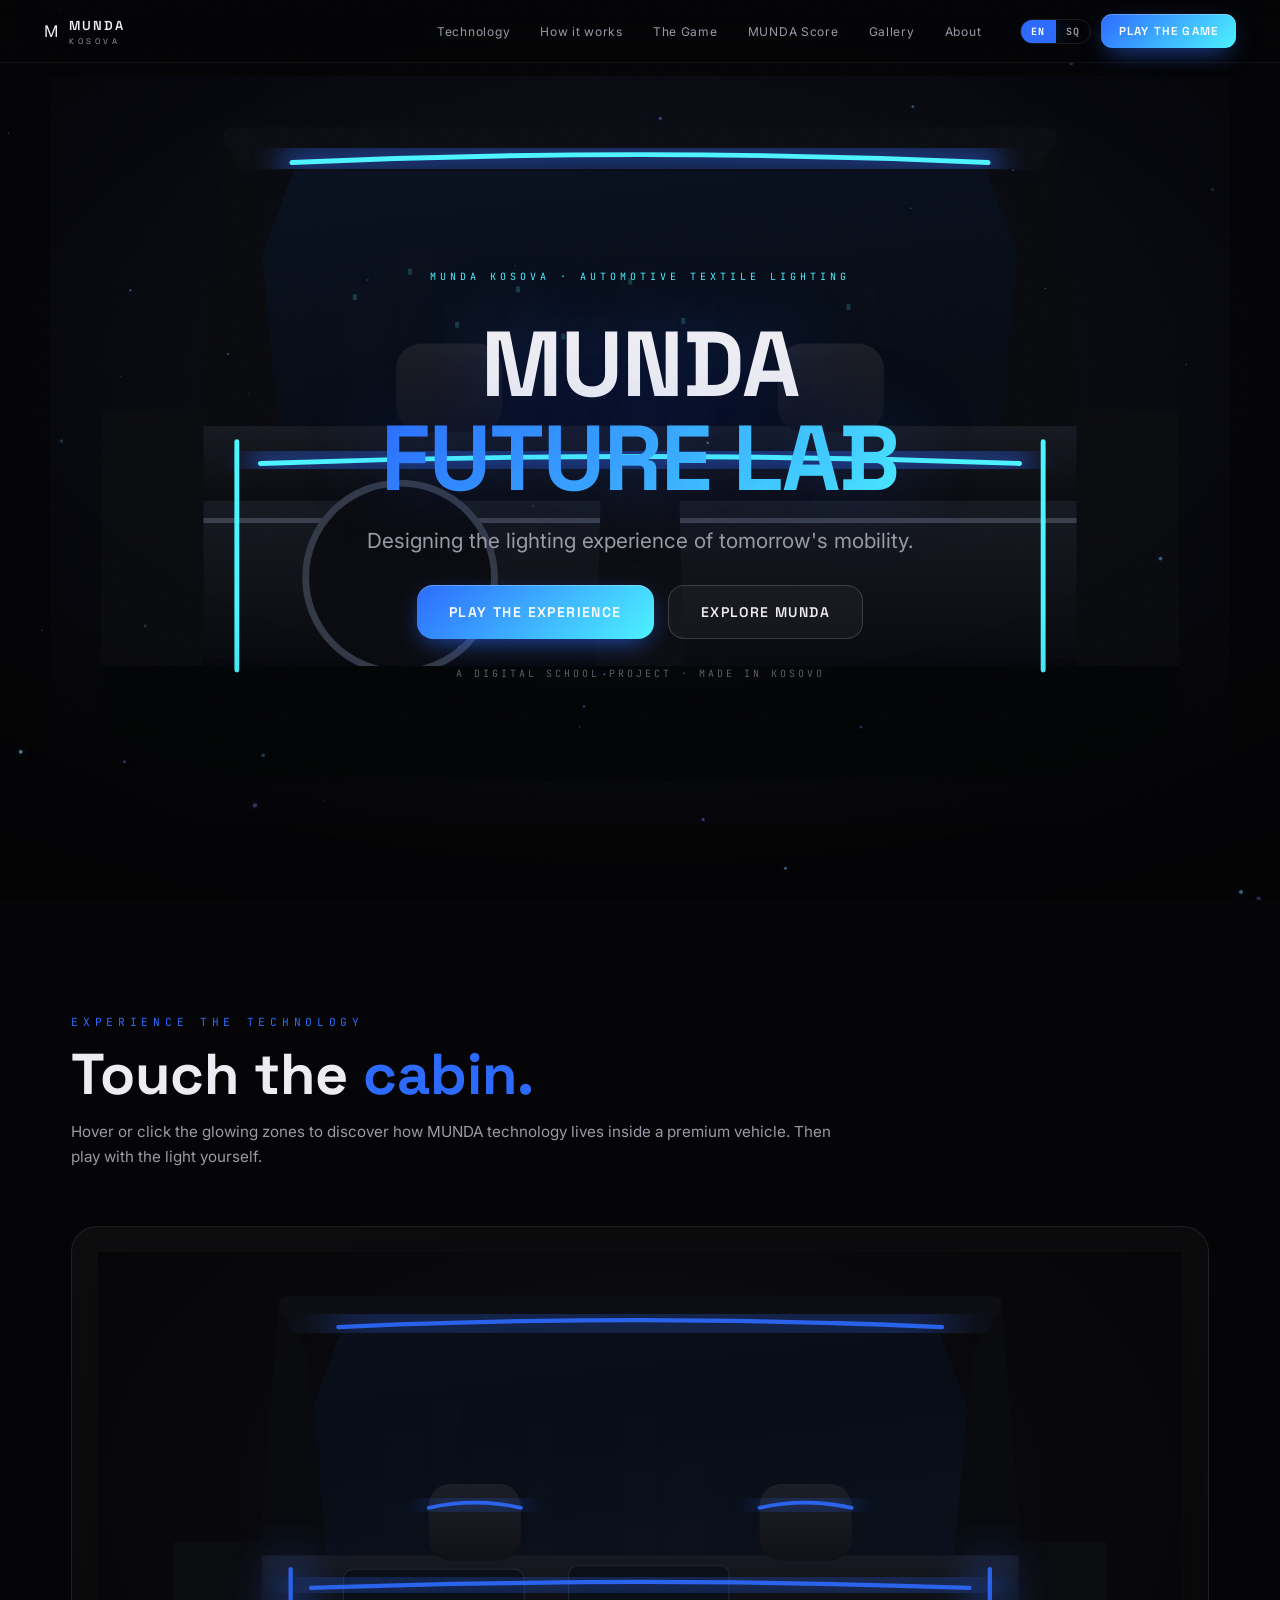
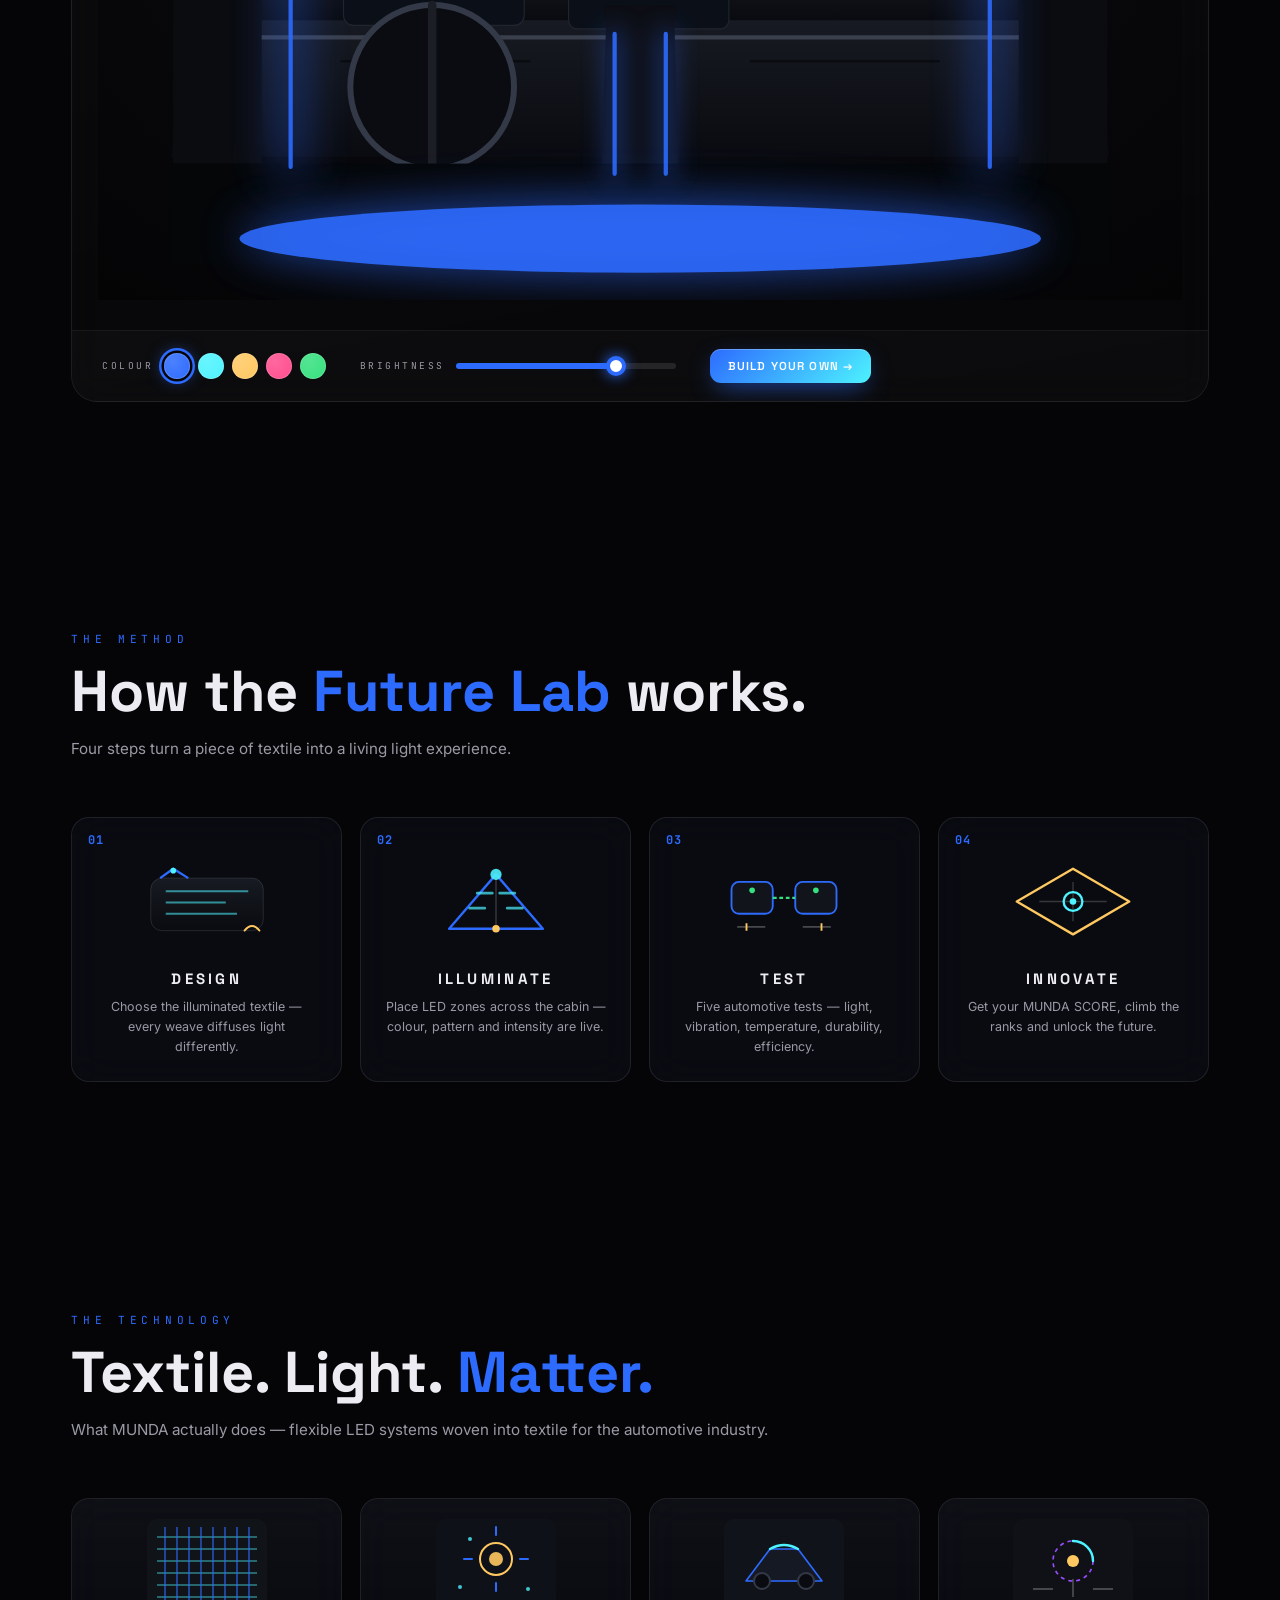
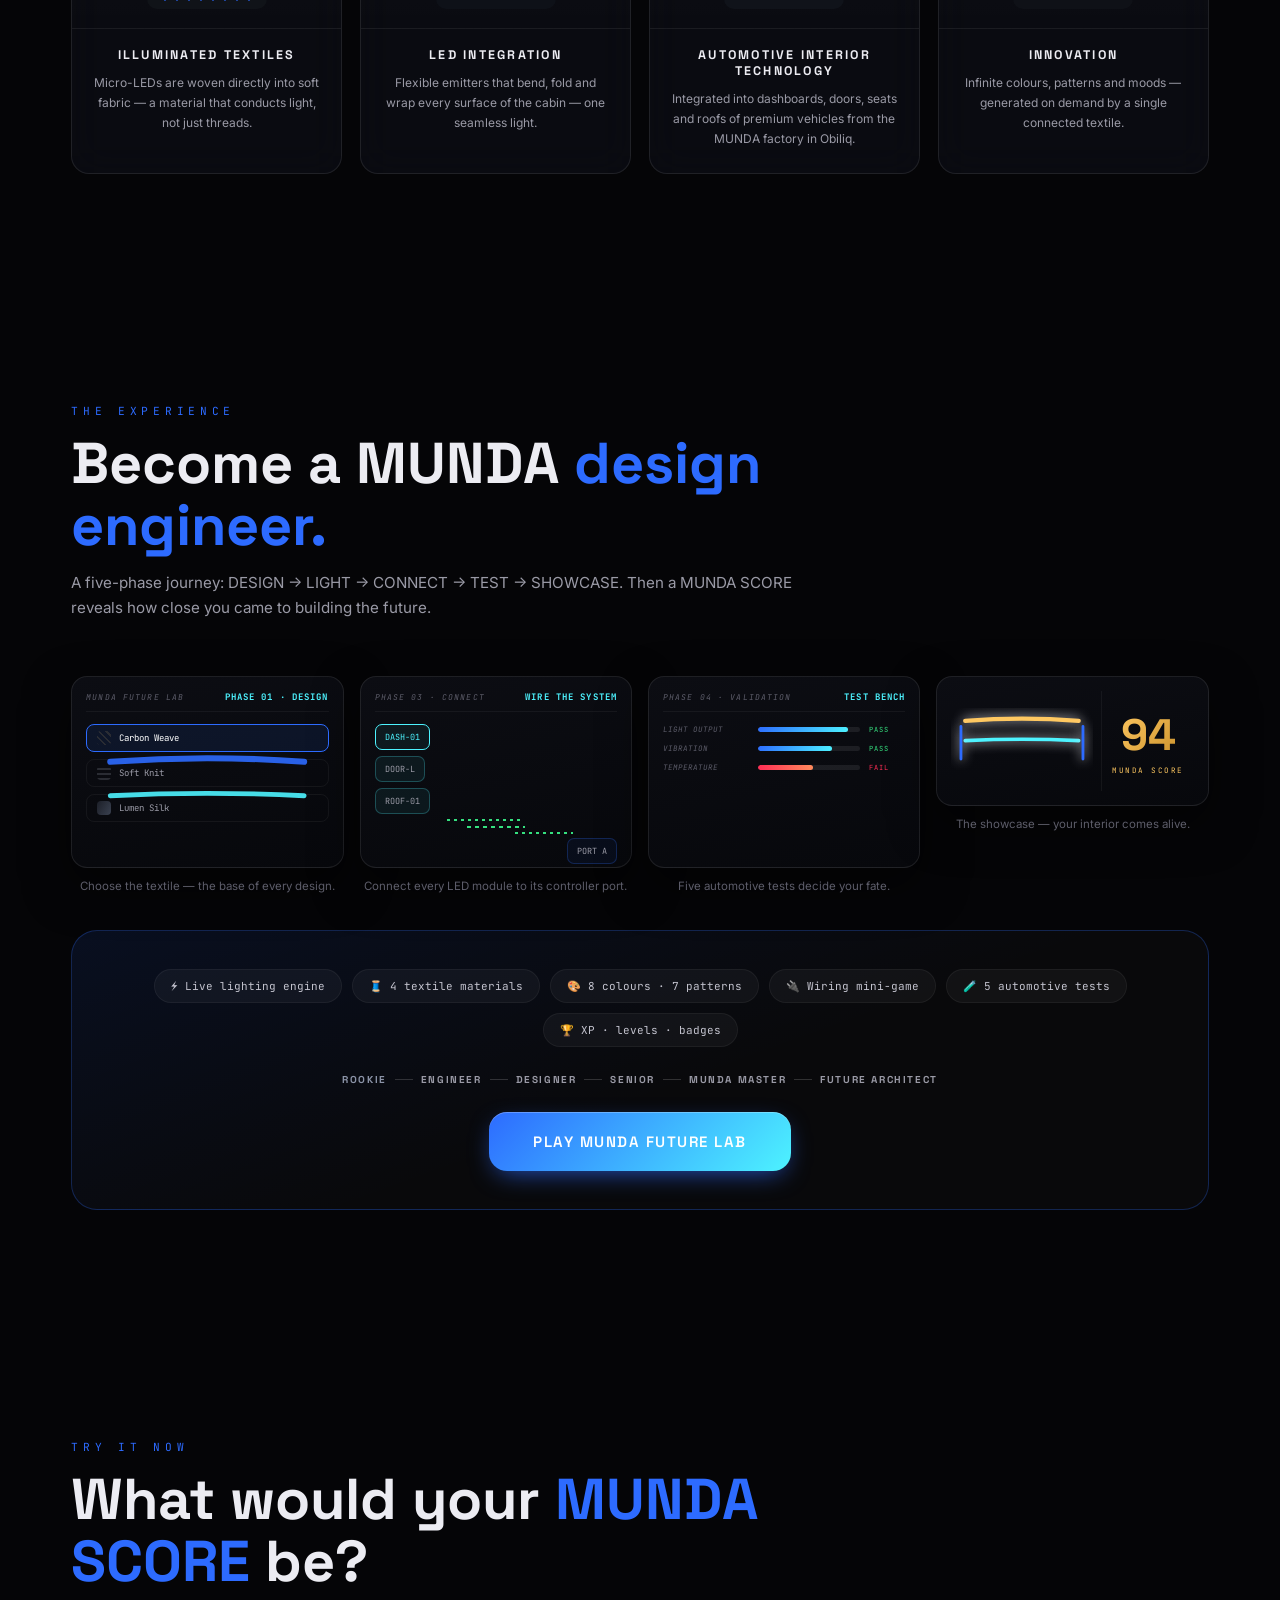
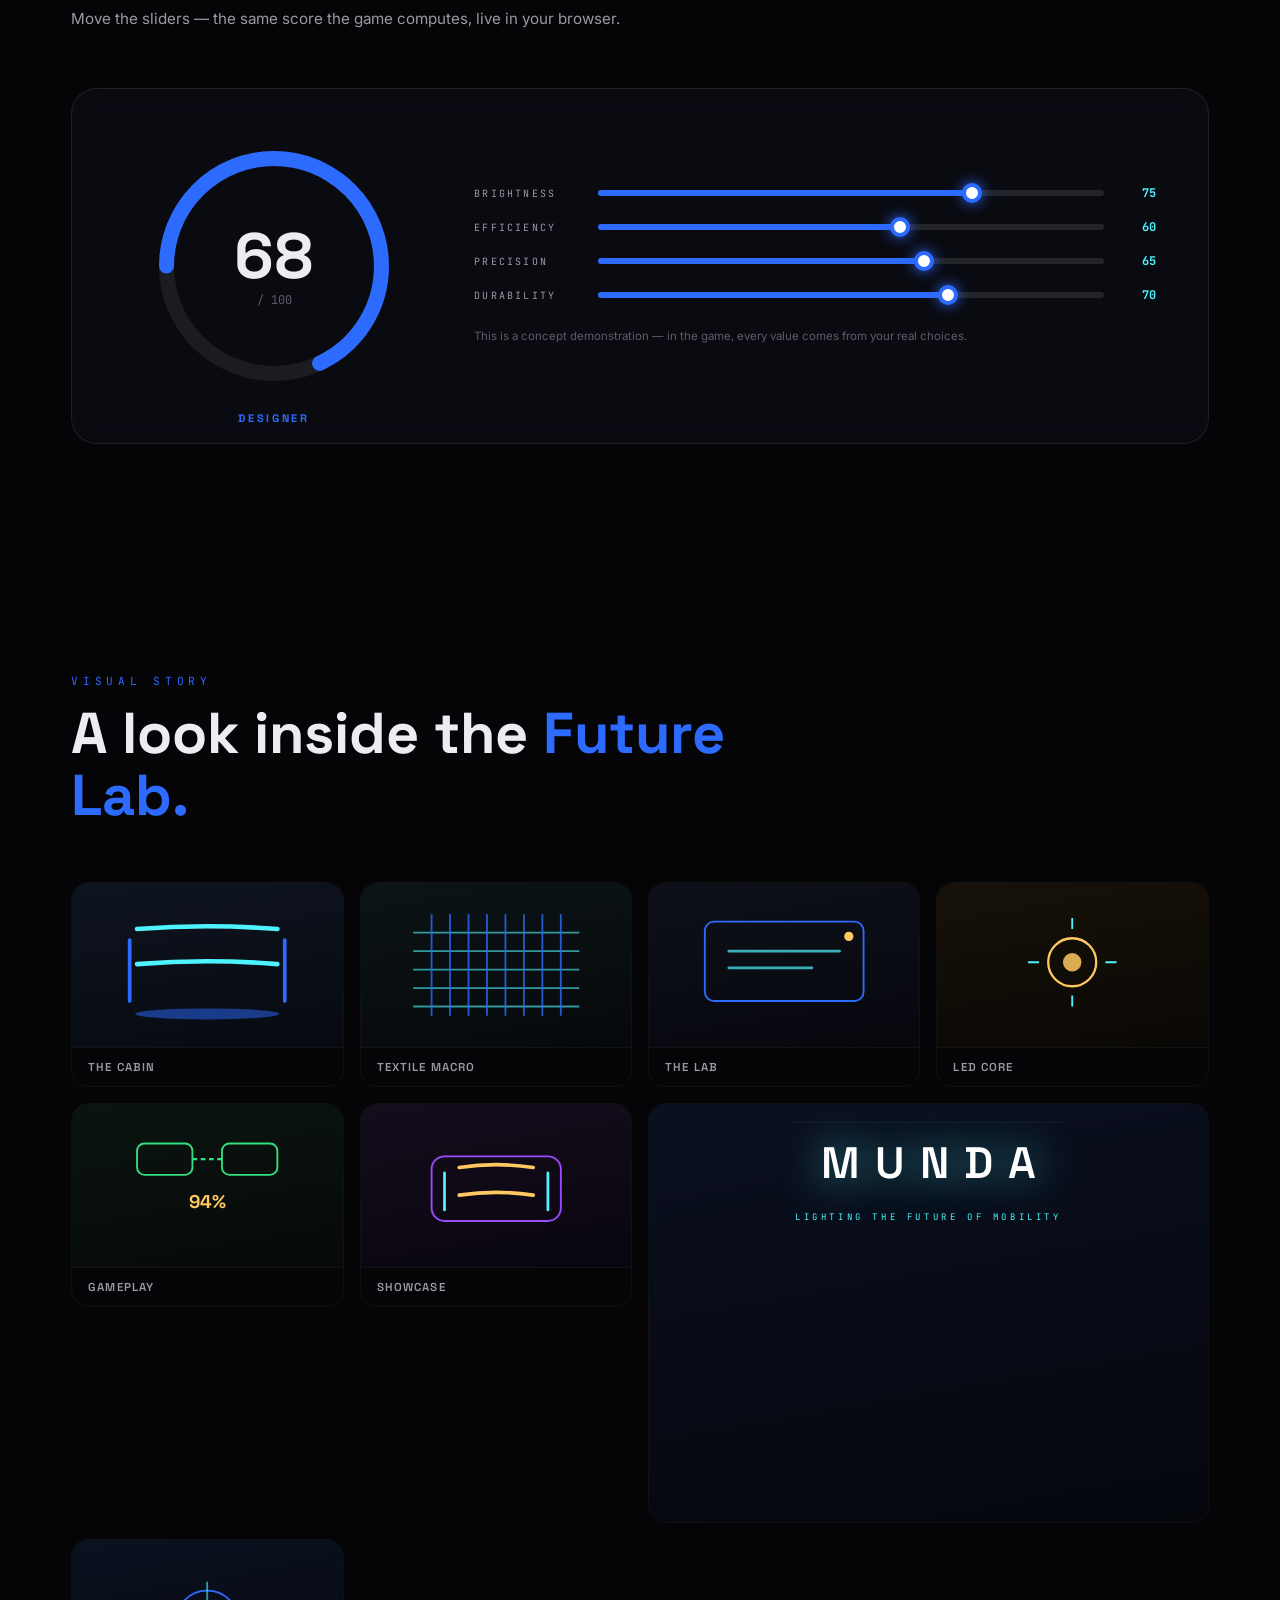
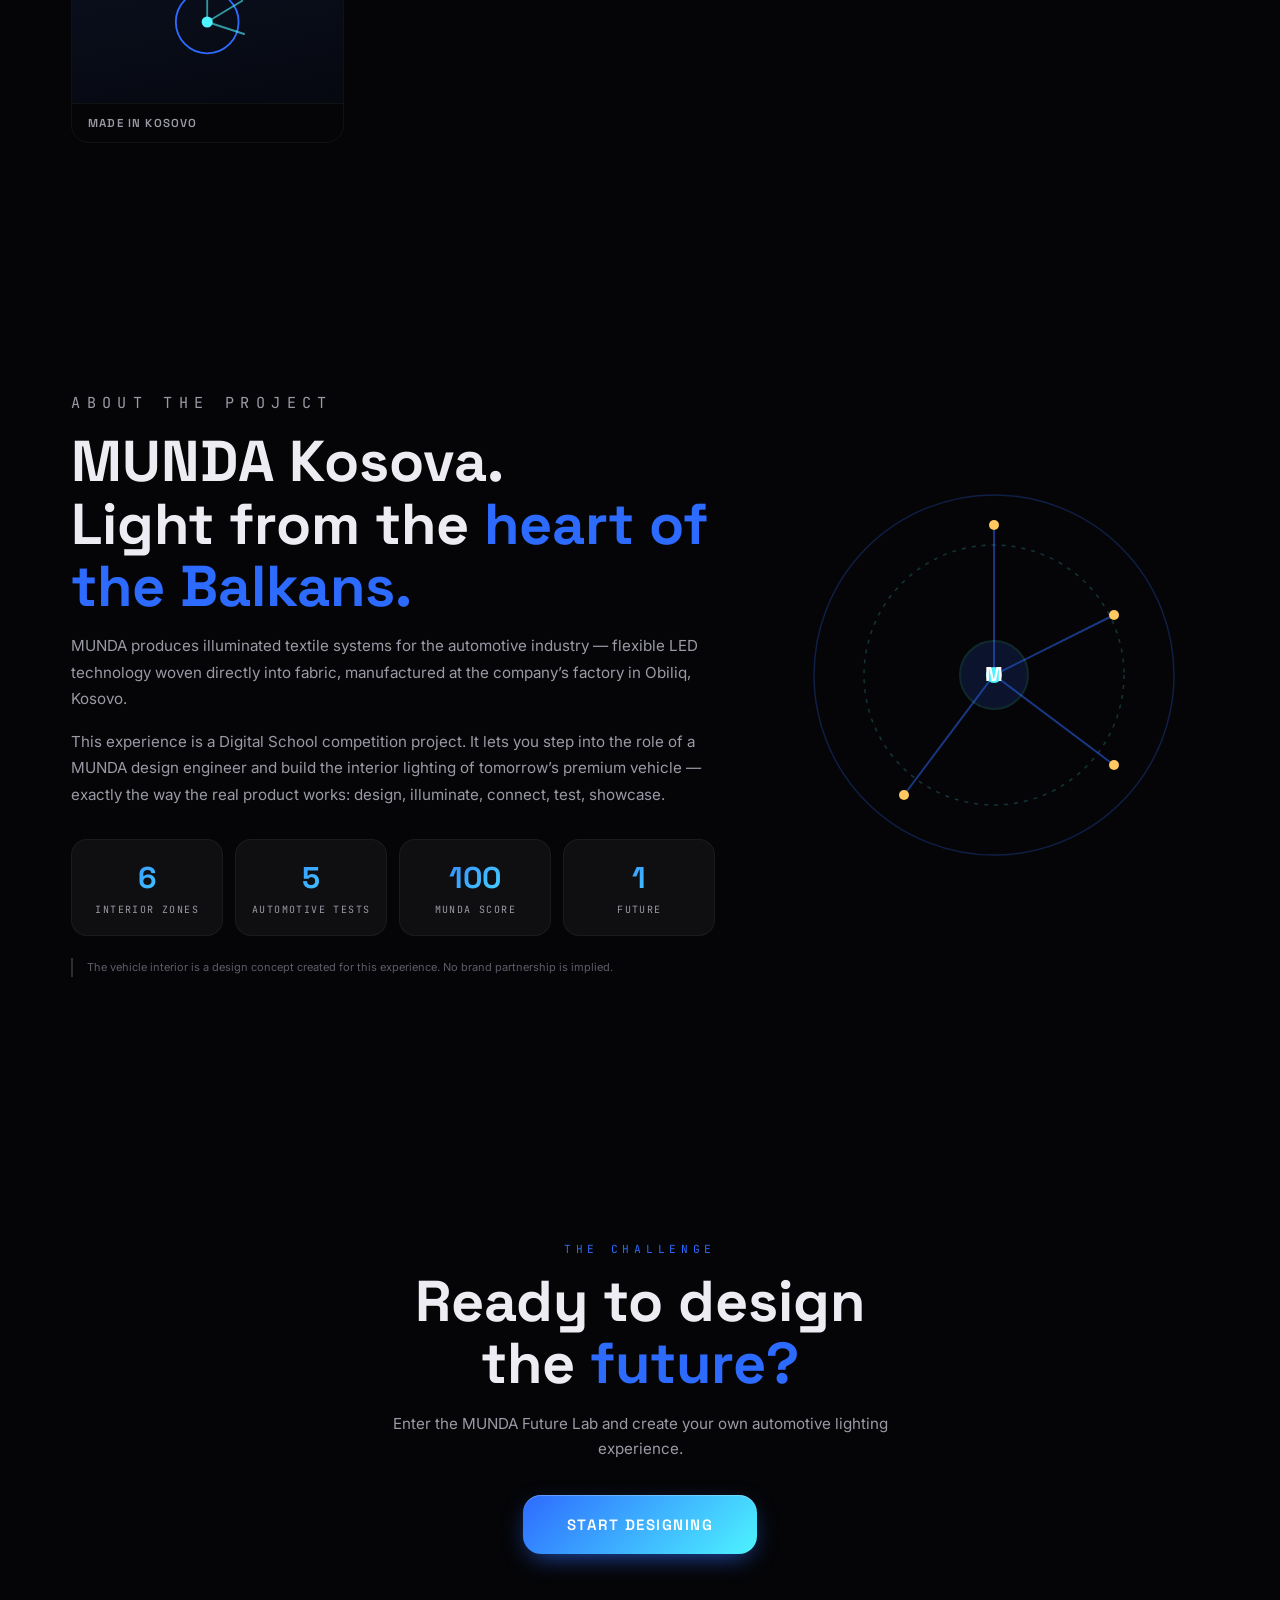
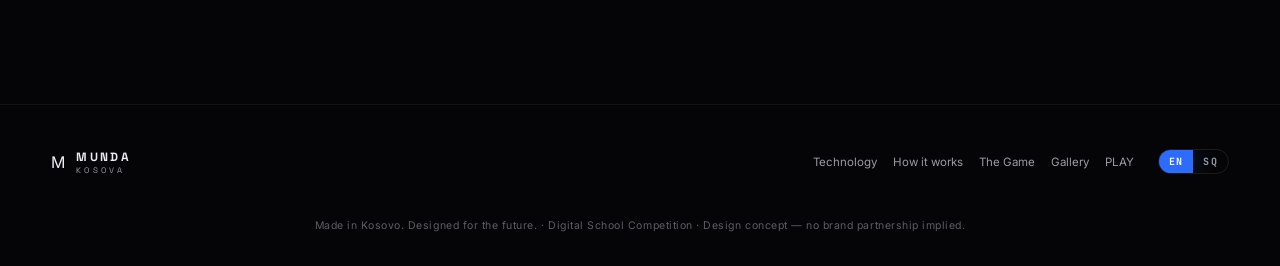
==== commit a71377be: "Polish pass: 1:30 build challenge, top-nav game entry, a11y, fixes - Build is now a 1:30 countdown c" ====
--- a/index.html
+++ b/index.html
@@ -30,13 +30,14 @@
     <a href="#score" data-scroll data-i18n="nav.score">MUNDA Score</a>
     <a href="#gallery" data-scroll data-i18n="nav.gallery">Gallery</a>
     <a href="#about" data-scroll data-i18n="nav.about">About</a>
+    <a class="play-mobile" href="experience.html" data-i18n="nav.playGame">PLAY THE GAME</a>
   </nav>
   <div class="site-nav-right">
     <div class="lang-switch" role="group" aria-label="Language">
       <button data-lang-set="en">EN</button>
       <button data-lang-set="sq">SQ</button>
     </div>
-    <a class="btn btn-primary btn-sm" href="experience.html" data-i18n="nav.play">PLAY</a>
+    <a class="btn btn-primary btn-sm btn-pulse" href="experience.html" data-i18n="nav.playGame">PLAY THE GAME</a>
     <button class="hamburger" id="hamburger" aria-label="Menu" aria-expanded="false">
       <span></span><span></span><span></span>
     </button>
--- a/css/site.css
+++ b/css/site.css
@@ -395,8 +395,14 @@
   .score-wrap{padding:24px 18px}
   .sl-row{grid-template-columns:1fr;gap:7px}
   .site-nav-right .btn-sm{display:none}
+  .play-mobile{display:block !important}
   .hero-cta{flex-direction:column;width:100%}
   .hero-cta .btn{width:100%}
+}
+.play-mobile{
+  display:none !important;margin-top:6px;text-align:center;padding:13px 16px !important;
+  background:var(--grad-brand);color:#fff !important;border-radius:12px;font-weight:700;
+  letter-spacing:.1em;box-shadow:0 8px 22px -8px rgba(45,107,255,.8);
 }
 
 /* ---------- scroll reveal ---------- */
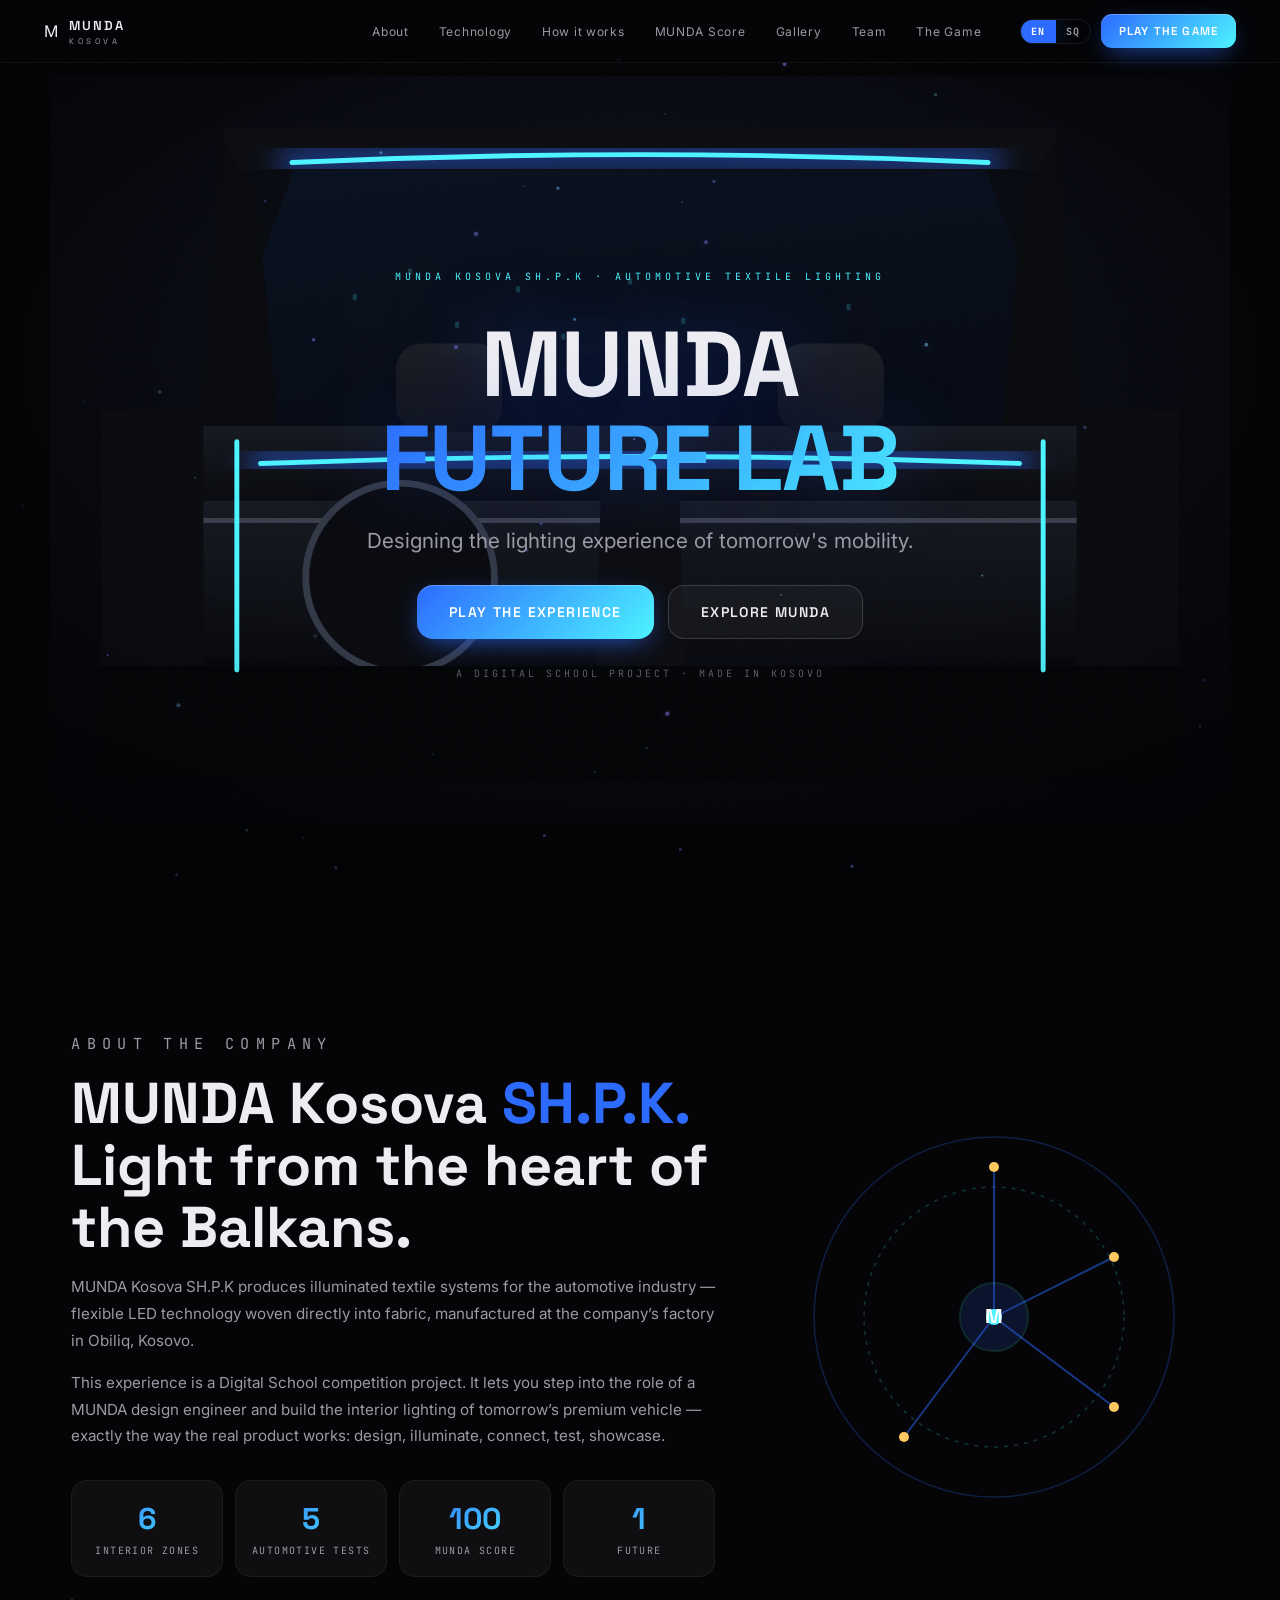
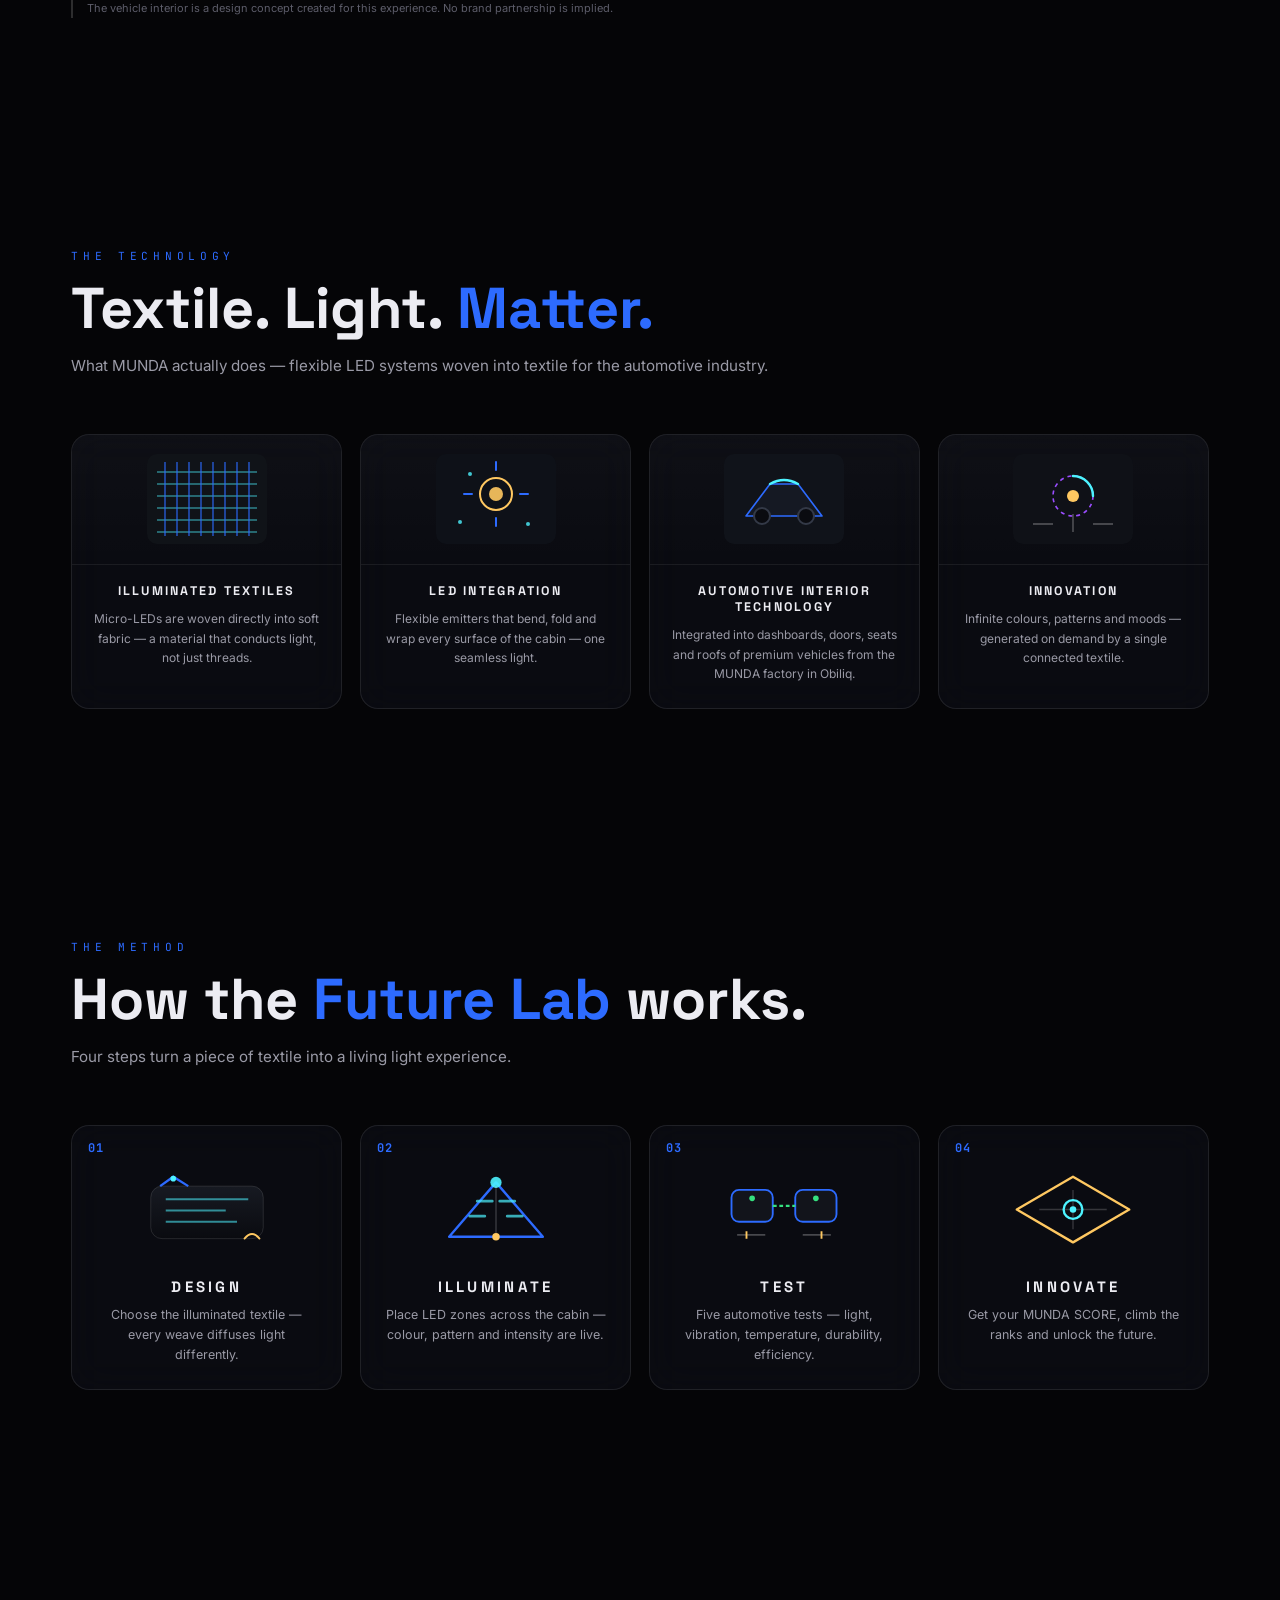
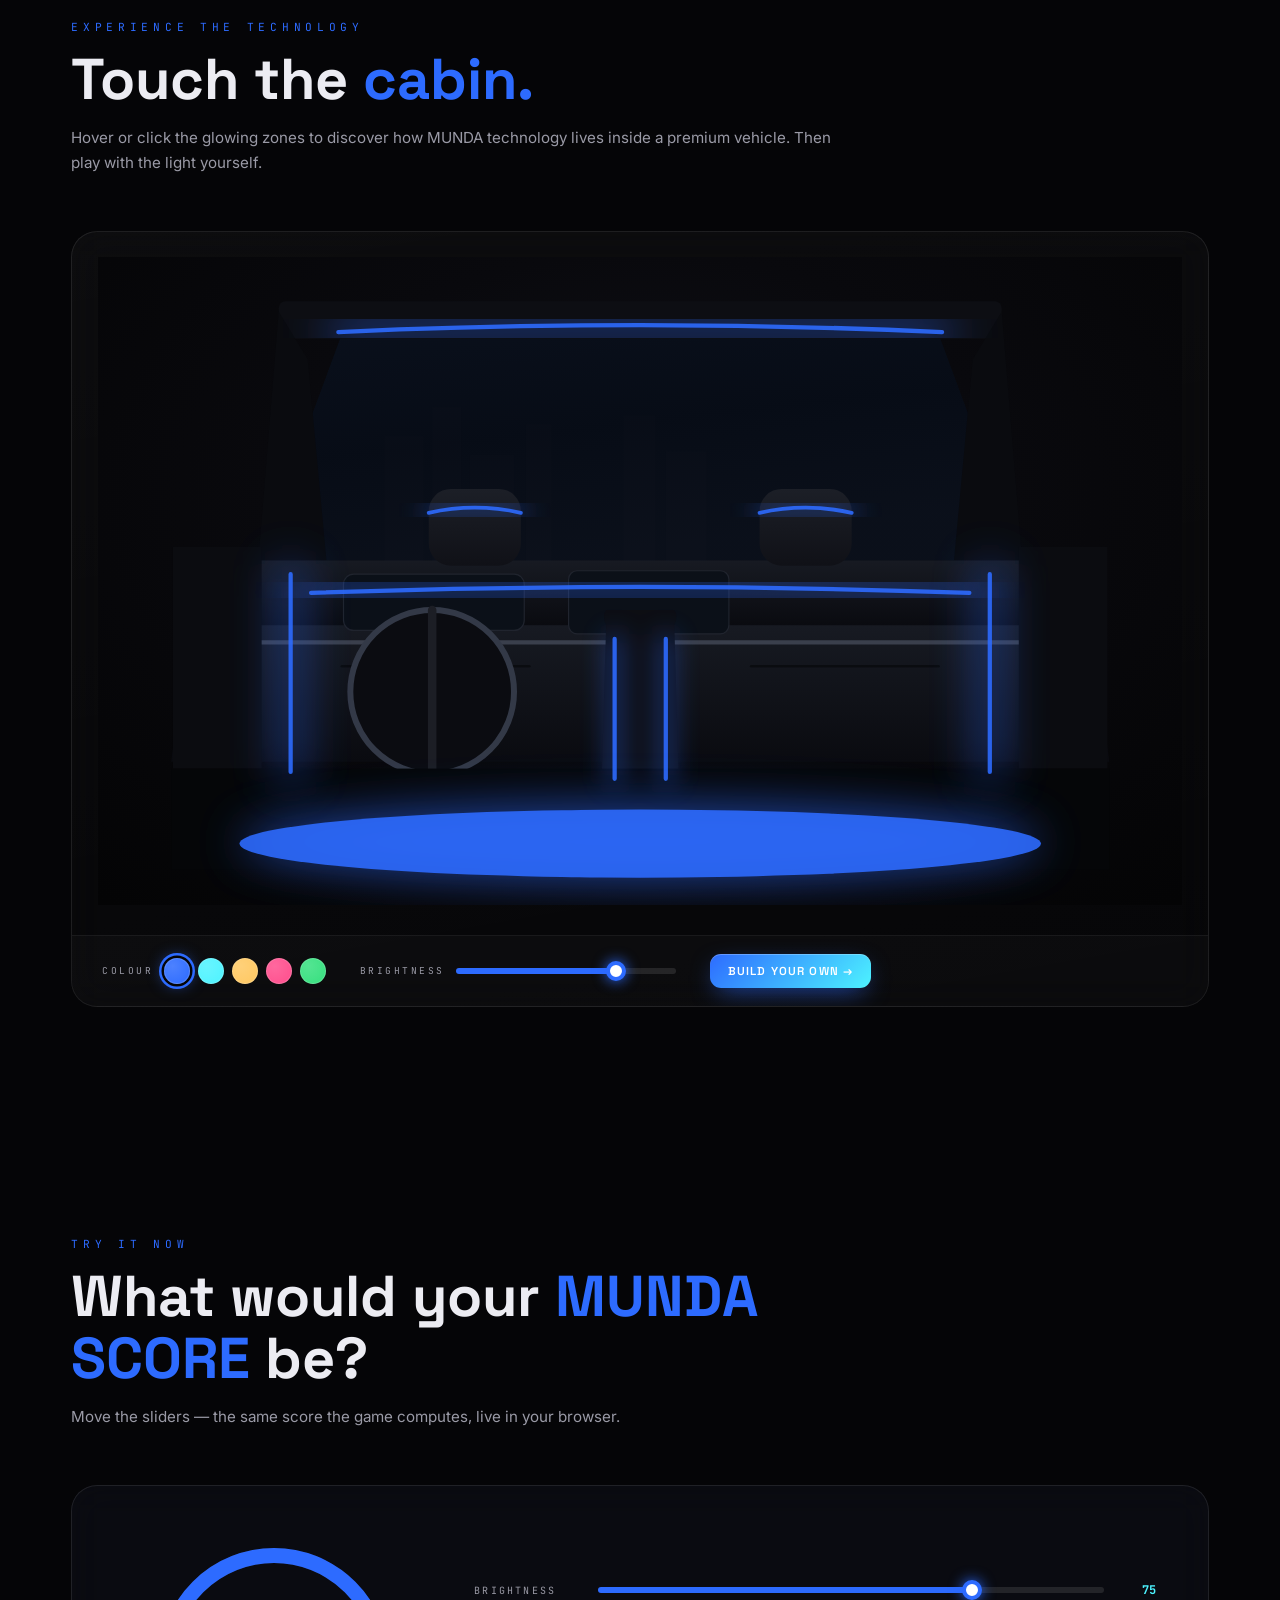
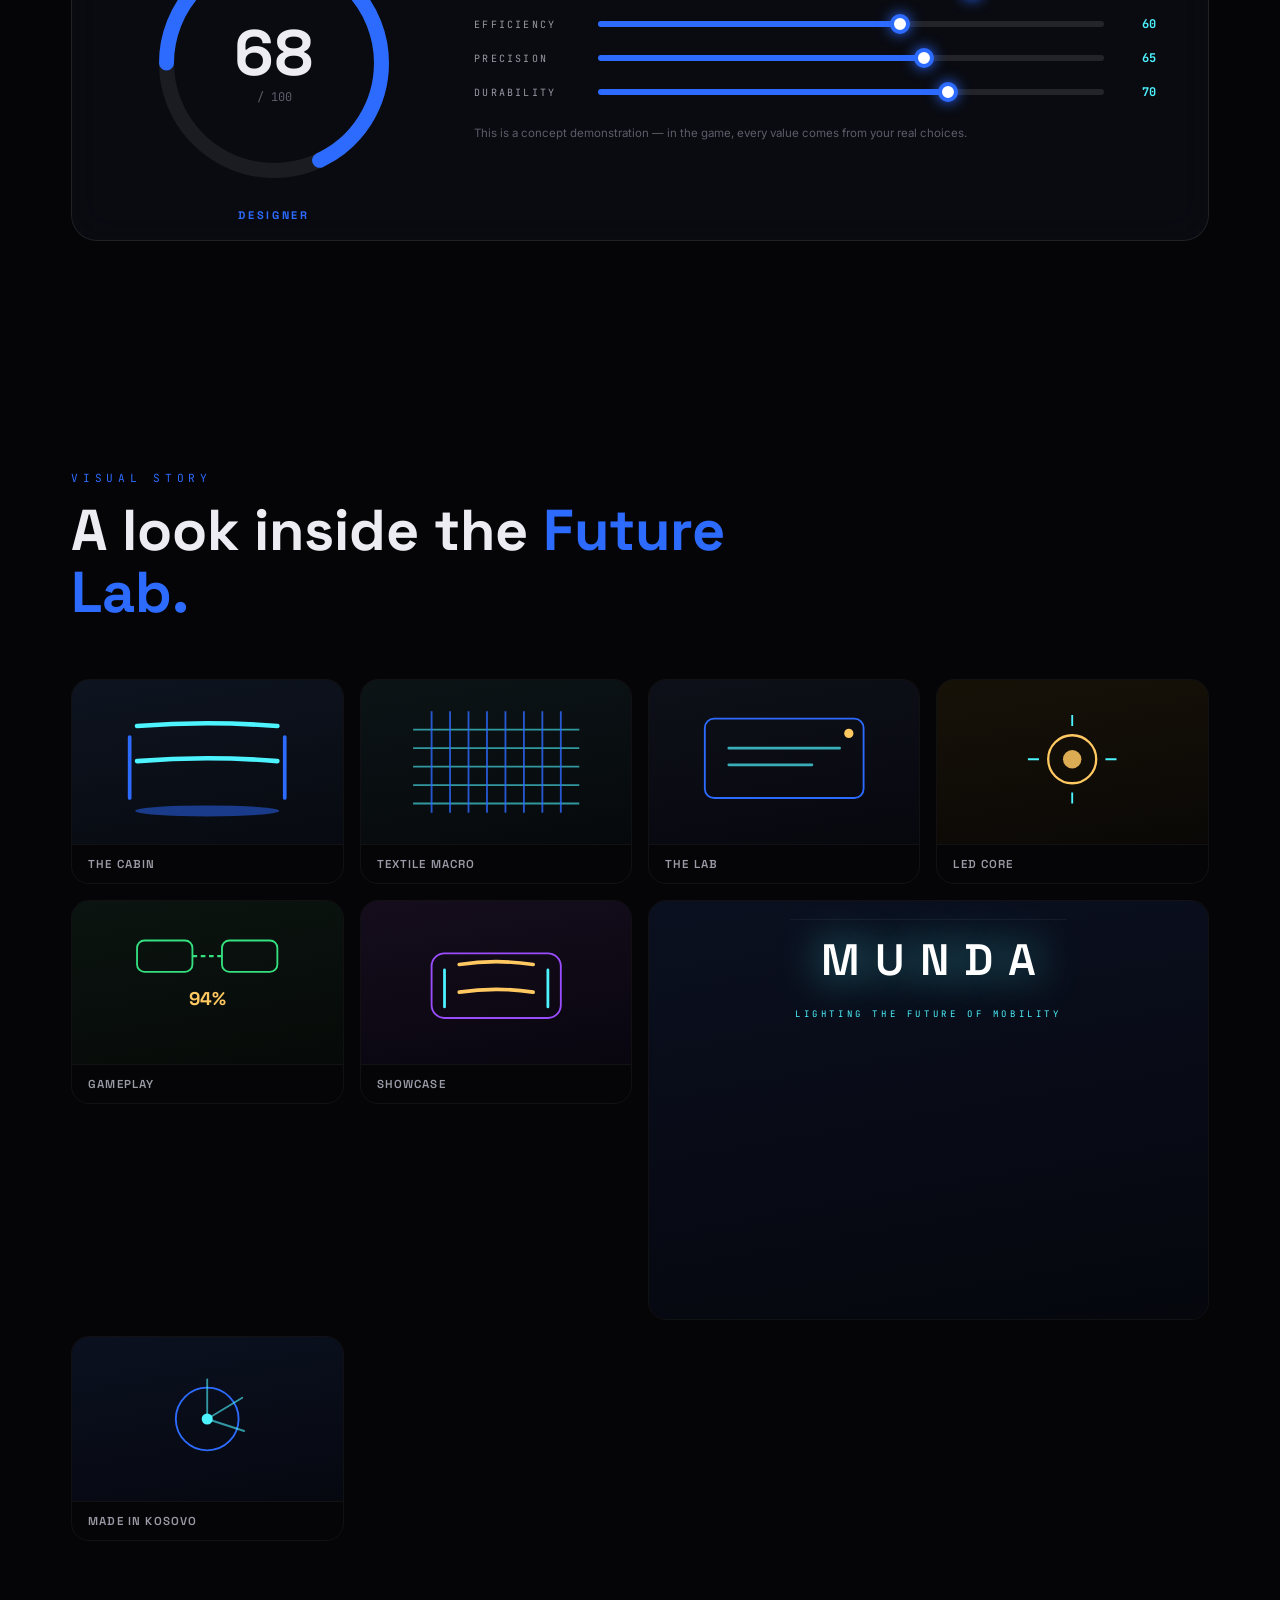
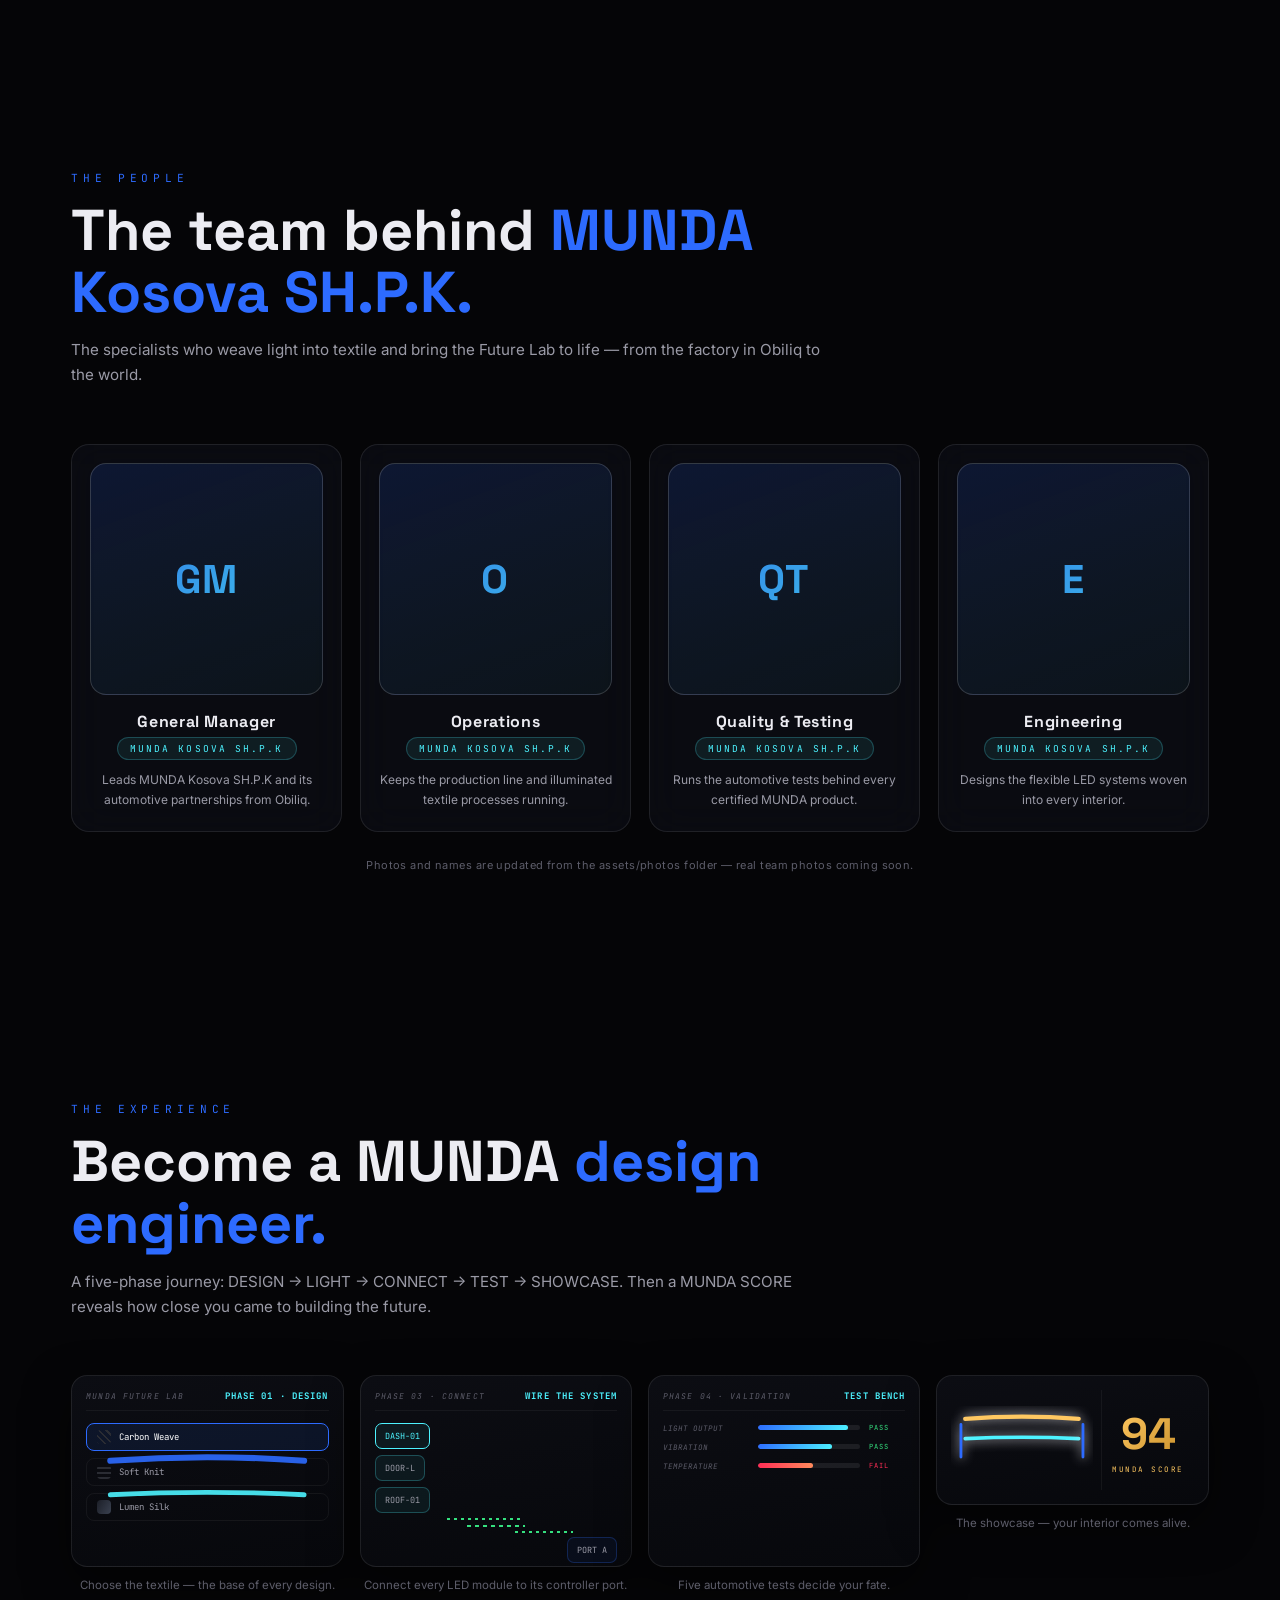
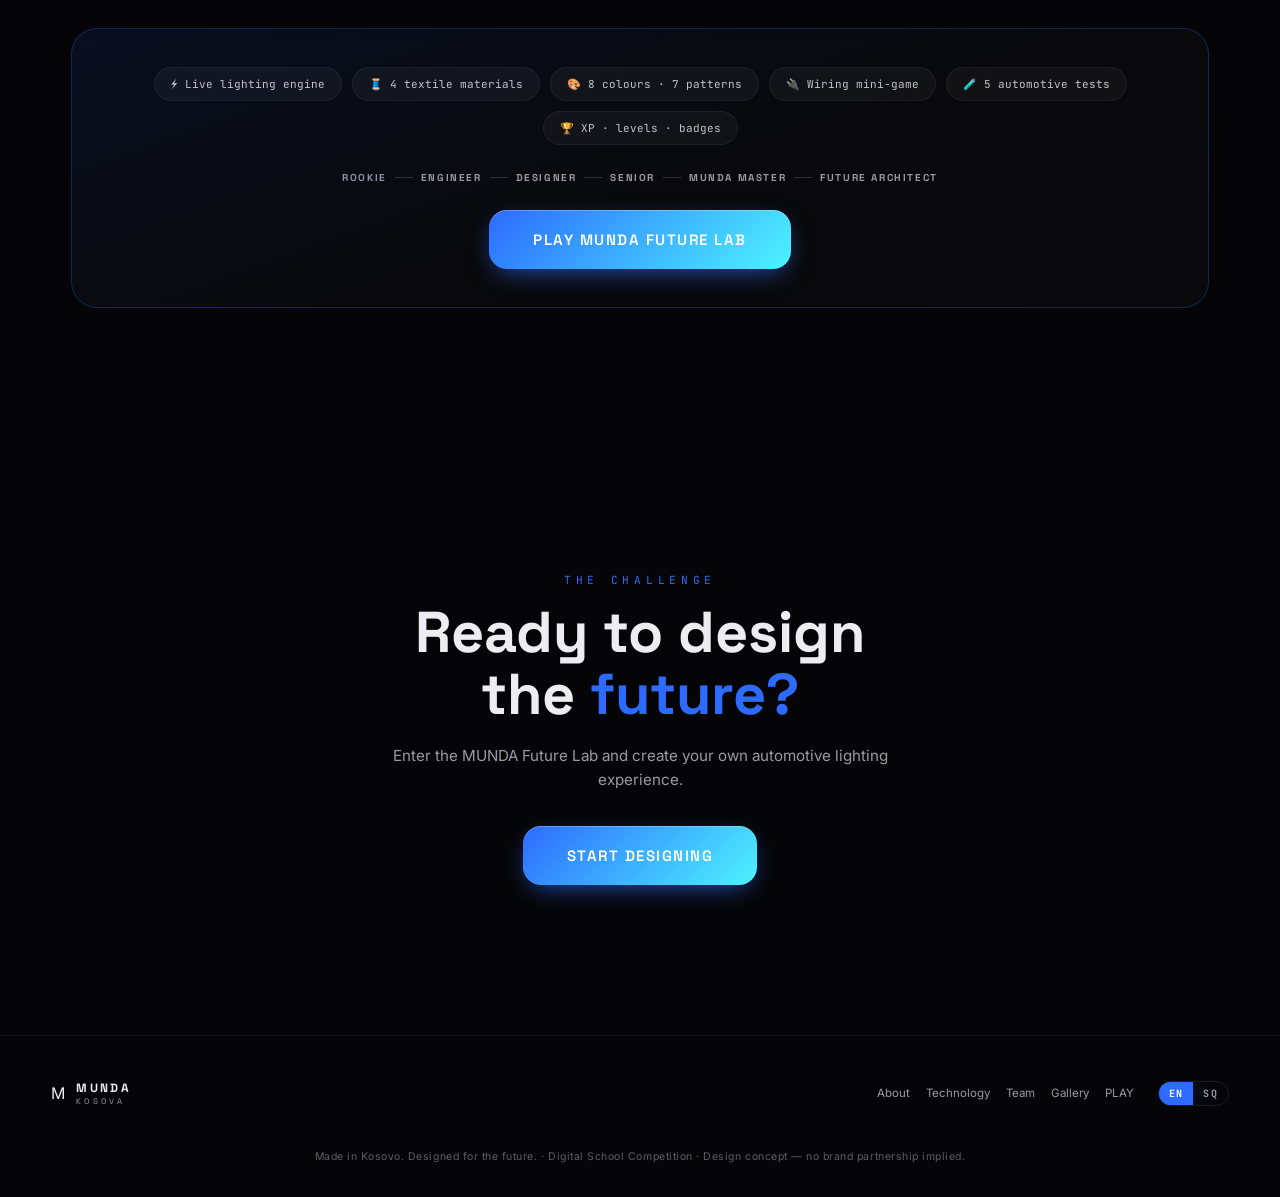
==== commit ce89ef02: "Company-first website layout + team/staff section - Section order rebuilt: hero -> ABOUT (MUNDA Koso" ====
--- a/index.html
+++ b/index.html
@@ -24,12 +24,13 @@
     <span class="site-brand-text">MUNDA <em>KOSOVA</em></span>
   </a>
   <nav class="site-links" id="site-links" aria-label="Main">
-    <a href="#interior" data-scroll data-i18n="nav.tech">Technology</a>
+    <a href="#about" data-scroll data-i18n="nav.about">About</a>
+    <a href="#technology" data-scroll data-i18n="nav.tech">Technology</a>
     <a href="#how" data-scroll data-i18n="nav.how">How it works</a>
-    <a href="#game" data-scroll data-i18n="nav.game">The Game</a>
     <a href="#score" data-scroll data-i18n="nav.score">MUNDA Score</a>
     <a href="#gallery" data-scroll data-i18n="nav.gallery">Gallery</a>
-    <a href="#about" data-scroll data-i18n="nav.about">About</a>
+    <a href="#team" data-scroll data-i18n="nav.team">Team</a>
+    <a href="#game" data-scroll data-i18n="nav.game">The Game</a>
     <a class="play-mobile" href="experience.html" data-i18n="nav.playGame">PLAY THE GAME</a>
   </nav>
   <div class="site-nav-right">
@@ -126,7 +127,7 @@
   </div>
 
   <div class="hero-content">
-    <p class="kicker hero-kicker" data-i18n="hero.kicker">MUNDA KOSOVA · AUTOMOTIVE TEXTILE LIGHTING</p>
+    <p class="kicker hero-kicker" data-i18n="hero.kicker">MUNDA KOSOVA SH.P.K · AUTOMOTIVE TEXTILE LIGHTING</p>
     <h1 data-i18n-html="hero.title">MUNDA<br><span class="grad">FUTURE LAB</span></h1>
     <p class="hero-sub" data-i18n="hero.sub">Designing the lighting experience of tomorrow's mobility.</p>
     <div class="hero-cta">
@@ -141,7 +142,186 @@
   </a>
 </section>
 
-<!-- ===================== 2. INTERACTIVE CAR ===================== -->
+
+
+<!-- ===================== 2. THE COMPANY ===================== -->
+<section class="sec" id="about">
+  <div class="about-wrap">
+    <div class="about-copy">
+      <p class="kicker" data-i18n="about.kicker">ABOUT THE COMPANY</p>
+      <h2 data-i18n-html="about.title">MUNDA Kosova <em>SH.P.K.</em><br>Light from the heart of the Balkans.</h2>
+      <p data-i18n="about.p1">MUNDA Kosova SH.P.K produces illuminated textile systems for the automotive industry — flexible LED technology woven directly into fabric, manufactured at the company's factory in Obiliq, Kosovo.</p>
+      <p data-i18n="about.p2">This experience is a Digital School competition project. It lets you step into the role of a MUNDA design engineer and build the interior lighting of tomorrow's premium vehicle — exactly the way the real product works: design, illuminate, connect, test, showcase.</p>
+      <div class="about-stats">
+        <div class="as-stat"><b>6</b><span data-i18n="about.s1">interior zones</span></div>
+        <div class="as-stat"><b>5</b><span data-i18n="about.s2">automotive tests</span></div>
+        <div class="as-stat"><b>100</b><span data-i18n="about.s3">MUNDA SCORE</span></div>
+        <div class="as-stat"><b>1</b><span data-i18n="about.s4">future</span></div>
+      </div>
+      <p class="about-note" data-i18n="about.note">The vehicle interior is a design concept created for this experience. No brand partnership is implied.</p>
+    </div>
+    <div class="about-visual">
+      <svg viewBox="0 0 420 420" aria-hidden="true">
+        <circle cx="210" cy="210" r="180" fill="none" stroke="rgba(45,107,255,.25)" stroke-width="1.5"/>
+        <circle cx="210" cy="210" r="130" fill="none" stroke="rgba(77,243,255,.2)" stroke-width="1.5" stroke-dasharray="4 6"/>
+        <path d="M210 210 L210 60 M210 210 L330 150 M210 210 L330 300 M210 210 L120 330" stroke="#2d6bff" stroke-opacity=".5" stroke-width="2" stroke-linecap="round"/>
+        <circle cx="210" cy="210" r="34" fill="#2d6bff" opacity=".15" stroke="#4df3ff" stroke-width="2"/>
+        <circle cx="210" cy="210" r="8" fill="#4df3ff"/>
+        <text x="210" y="216" text-anchor="middle" fill="#fff" font-family="Space Grotesk,sans-serif" font-size="20" font-weight="700">M</text>
+        <g fill="#ffc861">
+          <circle cx="210" cy="60" r="5"/><circle cx="330" cy="150" r="5"/><circle cx="330" cy="300" r="5"/><circle cx="120" cy="330" r="5"/>
+        </g>
+      </svg>
+    </div>
+  </div>
+</section>
+
+<!-- ===================== 3. TECHNOLOGY ===================== -->
+<section class="sec" id="technology">
+  <div class="sec-head">
+    <p class="kicker" data-i18n="tech.kicker">THE TECHNOLOGY</p>
+    <h2 data-i18n-html="tech.title">Textile. Light. <em>Matter.</em></h2>
+    <p class="sec-sub" data-i18n="tech.sub">What MUNDA actually does — flexible LED systems woven into textile for the automotive industry.</p>
+  </div>
+
+  <div class="tech-grid">
+    <article class="tech-card glass">
+      <div class="tc-vis tc-textile">
+        <svg viewBox="0 0 120 90" aria-hidden="true">
+          <rect width="120" height="90" rx="10" fill="#101318"/>
+          <g stroke="#4df3ff" stroke-opacity=".5" stroke-width="1.6">
+            <path d="M10 18 H110 M10 30 H110 M10 42 H110 M10 54 H110 M10 66 H110 M10 78 H110"/>
+          </g>
+          <g stroke="#2d6bff" stroke-opacity=".7" stroke-width="1.6">
+            <path d="M18 8 V82 M30 8 V82 M42 8 V82 M54 8 V82 M66 8 V82 M78 8 V82 M90 8 V82 M102 8 V82"/>
+          </g>
+        </svg>
+      </div>
+      <h3 data-i18n="tech.c1t">ILLUMINATED TEXTILES</h3>
+      <p data-i18n="tech.c1d">Micro-LEDs are woven directly into soft fabric — a material that conducts light, not just threads.</p>
+    </article>
+
+    <article class="tech-card glass">
+      <div class="tc-vis tc-led">
+        <svg viewBox="0 0 120 90" aria-hidden="true">
+          <rect width="120" height="90" rx="10" fill="#0e1118"/>
+          <circle cx="60" cy="40" r="16" fill="none" stroke="#ffc861" stroke-width="2"/>
+          <circle cx="60" cy="40" r="7" fill="#ffc861" opacity=".9"/>
+          <g stroke="#2d6bff" stroke-width="2" stroke-linecap="round">
+            <path d="M60 16 V8 M60 64 V72 M36 40 H28 M84 40 H92"/>
+          </g>
+          <g fill="#4df3ff" opacity=".8">
+            <circle cx="24" cy="68" r="2"/><circle cx="92" cy="70" r="2"/><circle cx="34" cy="20" r="2"/>
+          </g>
+        </svg>
+      </div>
+      <h3 data-i18n="tech.c2t">LED INTEGRATION</h3>
+      <p data-i18n="tech.c2d">Flexible emitters that bend, fold and wrap every surface of the cabin — one seamless light.</p>
+    </article>
+
+    <article class="tech-card glass">
+      <div class="tc-vis tc-auto">
+        <svg viewBox="0 0 120 90" aria-hidden="true">
+          <rect width="120" height="90" rx="10" fill="#10131a"/>
+          <path d="M22 62 L46 30 H74 L98 62 Z" fill="#151923" stroke="#2d6bff" stroke-width="1.6" stroke-linejoin="round"/>
+          <circle cx="38" cy="62" r="8" fill="#0a0b10" stroke="#333947" stroke-width="2"/>
+          <circle cx="82" cy="62" r="8" fill="#0a0b10" stroke="#333947" stroke-width="2"/>
+          <path d="M46 30 Q60 22 74 30" fill="none" stroke="#4df3ff" stroke-width="2.4" stroke-linecap="round"/>
+        </svg>
+      </div>
+      <h3 data-i18n="tech.c3t">AUTOMOTIVE INTERIOR TECHNOLOGY</h3>
+      <p data-i18n="tech.c3d">Integrated into dashboards, doors, seats and roofs of premium vehicles from the MUNDA factory in Obiliq.</p>
+    </article>
+
+    <article class="tech-card glass">
+      <div class="tc-vis tc-innov">
+        <svg viewBox="0 0 120 90" aria-hidden="true">
+          <rect width="120" height="90" rx="10" fill="#0f1117"/>
+          <circle cx="60" cy="42" r="20" fill="none" stroke="#9a4dff" stroke-width="1.6" stroke-dasharray="4 4"/>
+          <path d="M60 22 A20 20 0 0 1 80 42" fill="none" stroke="#4df3ff" stroke-width="2.4" stroke-linecap="round"/>
+          <circle cx="60" cy="42" r="6" fill="#ffc861"/>
+          <g stroke="rgba(255,255,255,.3)" stroke-width="1.4">
+            <path d="M20 70 L40 70 M80 70 L100 70 M60 78 L60 60"/>
+          </g>
+        </svg>
+      </div>
+      <h3 data-i18n="tech.c4t">INNOVATION</h3>
+      <p data-i18n="tech.c4d">Infinite colours, patterns and moods — generated on demand by a single connected textile.</p>
+    </article>
+  </div>
+</section>
+
+
+
+<!-- ===================== 4. HOW IT WORKS ===================== -->
+<section class="sec" id="how">
+  <div class="sec-head">
+    <p class="kicker" data-i18n="how.kicker">THE METHOD</p>
+    <h2 data-i18n-html="how.title">How the <em>Future Lab</em> works.</h2>
+    <p class="sec-sub" data-i18n="how.sub">Four steps turn a piece of textile into a living light experience.</p>
+  </div>
+
+  <div class="how-grid">
+    <article class="how-step glass">
+      <span class="how-num">01</span>
+      <svg viewBox="0 0 160 110" aria-hidden="true">
+        <rect x="20" y="30" width="120" height="56" rx="12" fill="url(#hs-dash)" stroke="rgba(255,255,255,.12)"/>
+        <g stroke="#4df3ff" stroke-opacity=".55" stroke-width="2">
+          <path d="M36 44 H124"/><path d="M36 56 H100"/><path d="M36 68 H112"/>
+        </g>
+        <path d="M30 30 L44 20 L60 30" fill="none" stroke="#2d6bff" stroke-width="2.5"/>
+        <circle cx="44" cy="22" r="3" fill="#4df3ff"/>
+        <path d="M120 86 Q128 76 136 86" fill="none" stroke="#ffc861" stroke-width="2" stroke-linecap="round"/>
+      </svg>
+      <h3 data-i18n="how.s1t">DESIGN</h3>
+      <p data-i18n="how.s1d">Choose the illuminated textile — every weave diffuses light differently.</p>
+    </article>
+
+    <article class="how-step glass">
+      <span class="how-num">02</span>
+      <svg viewBox="0 0 160 110" aria-hidden="true">
+        <path d="M30 84 L80 26 L130 84 Z" fill="none" stroke="#2d6bff" stroke-width="2.5" stroke-linejoin="round"/>
+        <circle cx="80" cy="26" r="6" fill="#4df3ff" opacity=".9"/>
+        <path d="M52 62 L68 62 M92 62 L108 62 M60 46 L76 46 M84 46 L100 46" stroke="#4df3ff" stroke-opacity=".7" stroke-width="3" stroke-linecap="round"/>
+        <circle cx="80" cy="84" r="4" fill="#ffc861"/>
+        <path d="M80 30 L80 80" stroke="rgba(255,255,255,.2)" stroke-width="1.5"/>
+      </svg>
+      <h3 data-i18n="how.s2t">ILLUMINATE</h3>
+      <p data-i18n="how.s2d">Place LED zones across the cabin — colour, pattern and intensity are live.</p>
+    </article>
+
+    <article class="how-step glass">
+      <span class="how-num">03</span>
+      <svg viewBox="0 0 160 110" aria-hidden="true">
+        <rect x="24" y="34" width="44" height="34" rx="8" fill="#12141b" stroke="#2d6bff" stroke-width="2"/>
+        <rect x="92" y="34" width="44" height="34" rx="8" fill="#12141b" stroke="#2d6bff" stroke-width="2"/>
+        <path d="M68 51 C 78 51 82 51 92 51" fill="none" stroke="#35e07f" stroke-width="2.5" stroke-dasharray="4 3"/>
+        <circle cx="46" cy="43" r="3" fill="#35e07f"/>
+        <circle cx="114" cy="43" r="3" fill="#35e07f"/>
+        <path d="M30 82 L60 82 M100 82 L130 82" stroke="rgba(255,255,255,.25)" stroke-width="2"/>
+        <path d="M40 78 L40 86 M120 78 L120 86" stroke="#ffc861" stroke-width="2"/>
+      </svg>
+      <h3 data-i18n="how.s3t">TEST</h3>
+      <p data-i18n="how.s3d">Five automotive tests — light, vibration, temperature, durability, efficiency.</p>
+    </article>
+
+    <article class="how-step glass">
+      <span class="how-num">04</span>
+      <svg viewBox="0 0 160 110" aria-hidden="true">
+        <path d="M80 20 L140 55 L80 90 L20 55 Z" fill="none" stroke="#ffc861" stroke-width="2.5" stroke-linejoin="round"/>
+        <path d="M80 34 L80 76 M44 55 L116 55" stroke="rgba(255,255,255,.18)" stroke-width="1.5"/>
+        <circle cx="80" cy="55" r="10" fill="none" stroke="#4df3ff" stroke-width="2.5"/>
+        <circle cx="80" cy="55" r="3.5" fill="#4df3ff"/>
+      </svg>
+      <h3 data-i18n="how.s4t">INNOVATE</h3>
+      <p data-i18n="how.s4d">Get your MUNDA SCORE, climb the ranks and unlock the future.</p>
+    </article>
+  </div>
+</section>
+
+
+
+<!-- ===================== 5. INTERACTIVE CAR ===================== -->
 <section class="sec" id="interior">
   <div class="sec-head">
     <p class="kicker" data-i18n="interior.kicker">EXPERIENCE THE TECHNOLOGY</p>
@@ -263,247 +443,7 @@
   </div>
 </section>
 
-<!-- ===================== 3. HOW IT WORKS ===================== -->
-<section class="sec" id="how">
-  <div class="sec-head">
-    <p class="kicker" data-i18n="how.kicker">THE METHOD</p>
-    <h2 data-i18n-html="how.title">How the <em>Future Lab</em> works.</h2>
-    <p class="sec-sub" data-i18n="how.sub">Four steps turn a piece of textile into a living light experience.</p>
-  </div>
-
-  <div class="how-grid">
-    <article class="how-step glass">
-      <span class="how-num">01</span>
-      <svg viewBox="0 0 160 110" aria-hidden="true">
-        <rect x="20" y="30" width="120" height="56" rx="12" fill="url(#hs-dash)" stroke="rgba(255,255,255,.12)"/>
-        <g stroke="#4df3ff" stroke-opacity=".55" stroke-width="2">
-          <path d="M36 44 H124"/><path d="M36 56 H100"/><path d="M36 68 H112"/>
-        </g>
-        <path d="M30 30 L44 20 L60 30" fill="none" stroke="#2d6bff" stroke-width="2.5"/>
-        <circle cx="44" cy="22" r="3" fill="#4df3ff"/>
-        <path d="M120 86 Q128 76 136 86" fill="none" stroke="#ffc861" stroke-width="2" stroke-linecap="round"/>
-      </svg>
-      <h3 data-i18n="how.s1t">DESIGN</h3>
-      <p data-i18n="how.s1d">Choose the illuminated textile — every weave diffuses light differently.</p>
-    </article>
-
-    <article class="how-step glass">
-      <span class="how-num">02</span>
-      <svg viewBox="0 0 160 110" aria-hidden="true">
-        <path d="M30 84 L80 26 L130 84 Z" fill="none" stroke="#2d6bff" stroke-width="2.5" stroke-linejoin="round"/>
-        <circle cx="80" cy="26" r="6" fill="#4df3ff" opacity=".9"/>
-        <path d="M52 62 L68 62 M92 62 L108 62 M60 46 L76 46 M84 46 L100 46" stroke="#4df3ff" stroke-opacity=".7" stroke-width="3" stroke-linecap="round"/>
-        <circle cx="80" cy="84" r="4" fill="#ffc861"/>
-        <path d="M80 30 L80 80" stroke="rgba(255,255,255,.2)" stroke-width="1.5"/>
-      </svg>
-      <h3 data-i18n="how.s2t">ILLUMINATE</h3>
-      <p data-i18n="how.s2d">Place LED zones across the cabin — colour, pattern and intensity are live.</p>
-    </article>
-
-    <article class="how-step glass">
-      <span class="how-num">03</span>
-      <svg viewBox="0 0 160 110" aria-hidden="true">
-        <rect x="24" y="34" width="44" height="34" rx="8" fill="#12141b" stroke="#2d6bff" stroke-width="2"/>
-        <rect x="92" y="34" width="44" height="34" rx="8" fill="#12141b" stroke="#2d6bff" stroke-width="2"/>
-        <path d="M68 51 C 78 51 82 51 92 51" fill="none" stroke="#35e07f" stroke-width="2.5" stroke-dasharray="4 3"/>
-        <circle cx="46" cy="43" r="3" fill="#35e07f"/>
-        <circle cx="114" cy="43" r="3" fill="#35e07f"/>
-        <path d="M30 82 L60 82 M100 82 L130 82" stroke="rgba(255,255,255,.25)" stroke-width="2"/>
-        <path d="M40 78 L40 86 M120 78 L120 86" stroke="#ffc861" stroke-width="2"/>
-      </svg>
-      <h3 data-i18n="how.s3t">TEST</h3>
-      <p data-i18n="how.s3d">Five automotive tests — light, vibration, temperature, durability, efficiency.</p>
-    </article>
-
-    <article class="how-step glass">
-      <span class="how-num">04</span>
-      <svg viewBox="0 0 160 110" aria-hidden="true">
-        <path d="M80 20 L140 55 L80 90 L20 55 Z" fill="none" stroke="#ffc861" stroke-width="2.5" stroke-linejoin="round"/>
-        <path d="M80 34 L80 76 M44 55 L116 55" stroke="rgba(255,255,255,.18)" stroke-width="1.5"/>
-        <circle cx="80" cy="55" r="10" fill="none" stroke="#4df3ff" stroke-width="2.5"/>
-        <circle cx="80" cy="55" r="3.5" fill="#4df3ff"/>
-      </svg>
-      <h3 data-i18n="how.s4t">INNOVATE</h3>
-      <p data-i18n="how.s4d">Get your MUNDA SCORE, climb the ranks and unlock the future.</p>
-    </article>
-  </div>
-</section>
-
-<!-- ===================== 4. TECHNOLOGY ===================== -->
-<section class="sec" id="technology">
-  <div class="sec-head">
-    <p class="kicker" data-i18n="tech.kicker">THE TECHNOLOGY</p>
-    <h2 data-i18n-html="tech.title">Textile. Light. <em>Matter.</em></h2>
-    <p class="sec-sub" data-i18n="tech.sub">What MUNDA actually does — flexible LED systems woven into textile for the automotive industry.</p>
-  </div>
-
-  <div class="tech-grid">
-    <article class="tech-card glass">
-      <div class="tc-vis tc-textile">
-        <svg viewBox="0 0 120 90" aria-hidden="true">
-          <rect width="120" height="90" rx="10" fill="#101318"/>
-          <g stroke="#4df3ff" stroke-opacity=".5" stroke-width="1.6">
-            <path d="M10 18 H110 M10 30 H110 M10 42 H110 M10 54 H110 M10 66 H110 M10 78 H110"/>
-          </g>
-          <g stroke="#2d6bff" stroke-opacity=".7" stroke-width="1.6">
-            <path d="M18 8 V82 M30 8 V82 M42 8 V82 M54 8 V82 M66 8 V82 M78 8 V82 M90 8 V82 M102 8 V82"/>
-          </g>
-        </svg>
-      </div>
-      <h3 data-i18n="tech.c1t">ILLUMINATED TEXTILES</h3>
-      <p data-i18n="tech.c1d">Micro-LEDs are woven directly into soft fabric — a material that conducts light, not just threads.</p>
-    </article>
-
-    <article class="tech-card glass">
-      <div class="tc-vis tc-led">
-        <svg viewBox="0 0 120 90" aria-hidden="true">
-          <rect width="120" height="90" rx="10" fill="#0e1118"/>
-          <circle cx="60" cy="40" r="16" fill="none" stroke="#ffc861" stroke-width="2"/>
-          <circle cx="60" cy="40" r="7" fill="#ffc861" opacity=".9"/>
-          <g stroke="#2d6bff" stroke-width="2" stroke-linecap="round">
-            <path d="M60 16 V8 M60 64 V72 M36 40 H28 M84 40 H92"/>
-          </g>
-          <g fill="#4df3ff" opacity=".8">
-            <circle cx="24" cy="68" r="2"/><circle cx="92" cy="70" r="2"/><circle cx="34" cy="20" r="2"/>
-          </g>
-        </svg>
-      </div>
-      <h3 data-i18n="tech.c2t">LED INTEGRATION</h3>
-      <p data-i18n="tech.c2d">Flexible emitters that bend, fold and wrap every surface of the cabin — one seamless light.</p>
-    </article>
-
-    <article class="tech-card glass">
-      <div class="tc-vis tc-auto">
-        <svg viewBox="0 0 120 90" aria-hidden="true">
-          <rect width="120" height="90" rx="10" fill="#10131a"/>
-          <path d="M22 62 L46 30 H74 L98 62 Z" fill="#151923" stroke="#2d6bff" stroke-width="1.6" stroke-linejoin="round"/>
-          <circle cx="38" cy="62" r="8" fill="#0a0b10" stroke="#333947" stroke-width="2"/>
-          <circle cx="82" cy="62" r="8" fill="#0a0b10" stroke="#333947" stroke-width="2"/>
-          <path d="M46 30 Q60 22 74 30" fill="none" stroke="#4df3ff" stroke-width="2.4" stroke-linecap="round"/>
-        </svg>
-      </div>
-      <h3 data-i18n="tech.c3t">AUTOMOTIVE INTERIOR TECHNOLOGY</h3>
-      <p data-i18n="tech.c3d">Integrated into dashboards, doors, seats and roofs of premium vehicles from the MUNDA factory in Obiliq.</p>
-    </article>
-
-    <article class="tech-card glass">
-      <div class="tc-vis tc-innov">
-        <svg viewBox="0 0 120 90" aria-hidden="true">
-          <rect width="120" height="90" rx="10" fill="#0f1117"/>
-          <circle cx="60" cy="42" r="20" fill="none" stroke="#9a4dff" stroke-width="1.6" stroke-dasharray="4 4"/>
-          <path d="M60 22 A20 20 0 0 1 80 42" fill="none" stroke="#4df3ff" stroke-width="2.4" stroke-linecap="round"/>
-          <circle cx="60" cy="42" r="6" fill="#ffc861"/>
-          <g stroke="rgba(255,255,255,.3)" stroke-width="1.4">
-            <path d="M20 70 L40 70 M80 70 L100 70 M60 78 L60 60"/>
-          </g>
-        </svg>
-      </div>
-      <h3 data-i18n="tech.c4t">INNOVATION</h3>
-      <p data-i18n="tech.c4d">Infinite colours, patterns and moods — generated on demand by a single connected textile.</p>
-    </article>
-  </div>
-</section>
-
-<!-- ===================== 5. THE GAME ===================== -->
-<section class="sec" id="game">
-  <div class="sec-head">
-    <p class="kicker" data-i18n="game.kicker">THE EXPERIENCE</p>
-    <h2 data-i18n-html="game.title">Become a MUNDA <em>design engineer.</em></h2>
-    <p class="sec-sub" data-i18n="game.sub">A five-phase journey: DESIGN → LIGHT → CONNECT → TEST → SHOWCASE. Then a MUNDA SCORE reveals how close you came to building the future.</p>
-  </div>
-
-  <div class="shots">
-    <figure class="shot">
-      <div class="shot-frame">
-        <div class="mock mock-design">
-          <div class="mock-hud"><i>MUNDA FUTURE LAB</i><b>PHASE 01 · DESIGN</b></div>
-          <div class="mock-mats">
-            <span class="mm active"><s></s>Carbon Weave</span>
-            <span class="mm"><s></s>Soft Knit</span>
-            <span class="mm"><s></s>Lumen Silk</span>
-          </div>
-          <div class="mock-car">
-            <svg viewBox="0 0 200 90">
-              <path d="M20 18 Q100 12 180 18" fill="none" stroke="#2d6bff" stroke-width="5" stroke-linecap="round"/>
-              <path d="M20 46 Q100 42 180 46" fill="none" stroke="#4df3ff" stroke-width="4" stroke-linecap="round"/>
-            </svg>
-          </div>
-        </div>
-      </div>
-      <figcaption data-i18n="game.shot1">Choose the textile — the base of every design.</figcaption>
-    </figure>
-
-    <figure class="shot">
-      <div class="shot-frame">
-        <div class="mock mock-wire">
-          <div class="mock-hud"><i>PHASE 03 · CONNECT</i><b>WIRE THE SYSTEM</b></div>
-          <div class="mock-pins">
-            <span class="pin l active">DASH-01</span>
-            <span class="pin l">DOOR-L</span>
-            <span class="pin l">ROOF-01</span>
-          </div>
-          <div class="mock-links"><i></i><i></i><i></i></div>
-          <div class="mock-pins">
-            <span class="pin r">PORT A</span>
-            <span class="pin r done">PORT B</span>
-            <span class="pin r">PORT C</span>
-          </div>
-        </div>
-      </div>
-      <figcaption data-i18n="game.shot2">Connect every LED module to its controller port.</figcaption>
-    </figure>
-
-    <figure class="shot">
-      <div class="shot-frame">
-        <div class="mock mock-test">
-          <div class="mock-hud"><i>PHASE 04 · VALIDATION</i><b>TEST BENCH</b></div>
-          <div class="mock-tests">
-            <span><i>LIGHT OUTPUT</i><s><b style="width:88%"></b></s><em>PASS</em></span>
-            <span><i>VIBRATION</i><s><b style="width:72%"></b></s><em>PASS</em></span>
-            <span><i>TEMPERATURE</i><s><b style="width:54%"></b></s><em>FAIL</em></span>
-          </div>
-        </div>
-      </div>
-      <figcaption data-i18n="game.shot3">Five automotive tests decide your fate.</figcaption>
-    </figure>
-
-    <figure class="shot">
-      <div class="shot-frame">
-        <div class="mock mock-show">
-          <div class="mock-showcar">
-            <svg viewBox="0 0 200 90">
-              <path d="M20 18 Q100 12 180 18" fill="none" stroke="#ffc861" stroke-width="6" stroke-linecap="round"/>
-              <path d="M20 46 Q100 42 180 46" fill="none" stroke="#4df3ff" stroke-width="5" stroke-linecap="round"/>
-              <path d="M14 26 V72 M186 26 V72" fill="none" stroke="#2d6bff" stroke-width="4" stroke-linecap="round"/>
-            </svg>
-          </div>
-          <div class="mock-score"><b>94</b><span>MUNDA SCORE</span></div>
-        </div>
-      </div>
-      <figcaption data-i18n="game.shot4">The showcase — your interior comes alive.</figcaption>
-    </figure>
-  </div>
-
-  <div class="game-strip">
-    <div class="gs-feats">
-      <span data-i18n="game.f1">⚡ Live lighting engine</span>
-      <span data-i18n="game.f2">🧵 4 textile materials</span>
-      <span data-i18n="game.f3">🎨 8 colours · 7 patterns</span>
-      <span data-i18n="game.f4">🔌 Wiring mini-game</span>
-      <span data-i18n="game.f5">🧪 5 automotive tests</span>
-      <span data-i18n="game.f6">🏆 XP · levels · badges</span>
-    </div>
-    <div class="gs-ranks">
-      <span data-rank="rookie">ROOKIE</span><i></i>
-      <span data-rank="engineer">ENGINEER</span><i></i>
-      <span data-rank="designer">DESIGNER</span><i></i>
-      <span data-rank="senior">SENIOR</span><i></i>
-      <span data-rank="master">MUNDA MASTER</span><i></i>
-      <span data-rank="architect">FUTURE ARCHITECT</span>
-    </div>
-    <a class="btn btn-primary btn-xl" href="experience.html" data-i18n="game.cta">PLAY MUNDA FUTURE LAB</a>
-  </div>
-</section>
+
 
 <!-- ===================== 6. MUNDA SCORE DEMO ===================== -->
 <section class="sec" id="score">
@@ -553,6 +493,8 @@
   </div>
 </section>
 
+
+
 <!-- ===================== 7. GALLERY ===================== -->
 <section class="sec" id="gallery">
   <div class="sec-head">
@@ -655,39 +597,124 @@
   </div>
 </section>
 
-<!-- ===================== 8. ABOUT ===================== -->
-<section class="sec" id="about">
-  <div class="about-wrap">
-    <div class="about-copy">
-      <p class="kicker" data-i18n="about.kicker">ABOUT THE PROJECT</p>
-      <h2 data-i18n-html="about.title">MUNDA Kosova.<br>Light from the <em>heart of the Balkans.</em></h2>
-      <p data-i18n="about.p1">MUNDA produces illuminated textile systems for the automotive industry — flexible LED technology woven directly into fabric, manufactured at the company's factory in Obiliq, Kosovo.</p>
-      <p data-i18n="about.p2">This experience is a Digital School competition project. It lets you step into the role of a MUNDA design engineer and build the interior lighting of tomorrow's premium vehicle — exactly the way the real product works: design, illuminate, connect, test, showcase.</p>
-      <div class="about-stats">
-        <div class="as-stat"><b>6</b><span data-i18n="about.s1">interior zones</span></div>
-        <div class="as-stat"><b>5</b><span data-i18n="about.s2">automotive tests</span></div>
-        <div class="as-stat"><b>100</b><span data-i18n="about.s3">MUNDA SCORE</span></div>
-        <div class="as-stat"><b>1</b><span data-i18n="about.s4">future</span></div>
-      </div>
-      <p class="about-note" data-i18n="about.note">The vehicle interior is a design concept created for this experience. No brand partnership is implied.</p>
-    </div>
-    <div class="about-visual">
-      <svg viewBox="0 0 420 420" aria-hidden="true">
-        <circle cx="210" cy="210" r="180" fill="none" stroke="rgba(45,107,255,.25)" stroke-width="1.5"/>
-        <circle cx="210" cy="210" r="130" fill="none" stroke="rgba(77,243,255,.2)" stroke-width="1.5" stroke-dasharray="4 6"/>
-        <path d="M210 210 L210 60 M210 210 L330 150 M210 210 L330 300 M210 210 L120 330" stroke="#2d6bff" stroke-opacity=".5" stroke-width="2" stroke-linecap="round"/>
-        <circle cx="210" cy="210" r="34" fill="#2d6bff" opacity=".15" stroke="#4df3ff" stroke-width="2"/>
-        <circle cx="210" cy="210" r="8" fill="#4df3ff"/>
-        <text x="210" y="216" text-anchor="middle" fill="#fff" font-family="Space Grotesk,sans-serif" font-size="20" font-weight="700">M</text>
-        <g fill="#ffc861">
-          <circle cx="210" cy="60" r="5"/><circle cx="330" cy="150" r="5"/><circle cx="330" cy="300" r="5"/><circle cx="120" cy="330" r="5"/>
-        </g>
-      </svg>
-    </div>
-  </div>
-</section>
-
-<!-- ===================== 9. FINAL CTA ===================== -->
+<!-- ===================== 8. TEAM / STAFF ===================== -->
+<section class="sec" id="team">
+  <div class="sec-head">
+    <p class="kicker" data-i18n="team.kicker">THE PEOPLE</p>
+    <h2 data-i18n-html="team.title">The team behind <em>MUNDA Kosova SH.P.K.</em></h2>
+    <p class="sec-sub" data-i18n="team.sub">The specialists who weave light into textile and bring the Future Lab to life — from the factory in Obiliq to the world.</p>
+  </div>
+  <div class="team-grid" id="team-grid"></div>
+  <p class="team-note" data-i18n="team.note">Photos and names are updated from the assets/photos folder — real team photos coming soon.</p>
+</section>
+
+
+
+<!-- ===================== 9. THE GAME ===================== -->
+<section class="sec" id="game">
+  <div class="sec-head">
+    <p class="kicker" data-i18n="game.kicker">THE EXPERIENCE</p>
+    <h2 data-i18n-html="game.title">Become a MUNDA <em>design engineer.</em></h2>
+    <p class="sec-sub" data-i18n="game.sub">A five-phase journey: DESIGN → LIGHT → CONNECT → TEST → SHOWCASE. Then a MUNDA SCORE reveals how close you came to building the future.</p>
+  </div>
+
+  <div class="shots">
+    <figure class="shot">
+      <div class="shot-frame">
+        <div class="mock mock-design">
+          <div class="mock-hud"><i>MUNDA FUTURE LAB</i><b>PHASE 01 · DESIGN</b></div>
+          <div class="mock-mats">
+            <span class="mm active"><s></s>Carbon Weave</span>
+            <span class="mm"><s></s>Soft Knit</span>
+            <span class="mm"><s></s>Lumen Silk</span>
+          </div>
+          <div class="mock-car">
+            <svg viewBox="0 0 200 90">
+              <path d="M20 18 Q100 12 180 18" fill="none" stroke="#2d6bff" stroke-width="5" stroke-linecap="round"/>
+              <path d="M20 46 Q100 42 180 46" fill="none" stroke="#4df3ff" stroke-width="4" stroke-linecap="round"/>
+            </svg>
+          </div>
+        </div>
+      </div>
+      <figcaption data-i18n="game.shot1">Choose the textile — the base of every design.</figcaption>
+    </figure>
+
+    <figure class="shot">
+      <div class="shot-frame">
+        <div class="mock mock-wire">
+          <div class="mock-hud"><i>PHASE 03 · CONNECT</i><b>WIRE THE SYSTEM</b></div>
+          <div class="mock-pins">
+            <span class="pin l active">DASH-01</span>
+            <span class="pin l">DOOR-L</span>
+            <span class="pin l">ROOF-01</span>
+          </div>
+          <div class="mock-links"><i></i><i></i><i></i></div>
+          <div class="mock-pins">
+            <span class="pin r">PORT A</span>
+            <span class="pin r done">PORT B</span>
+            <span class="pin r">PORT C</span>
+          </div>
+        </div>
+      </div>
+      <figcaption data-i18n="game.shot2">Connect every LED module to its controller port.</figcaption>
+    </figure>
+
+    <figure class="shot">
+      <div class="shot-frame">
+        <div class="mock mock-test">
+          <div class="mock-hud"><i>PHASE 04 · VALIDATION</i><b>TEST BENCH</b></div>
+          <div class="mock-tests">
+            <span><i>LIGHT OUTPUT</i><s><b style="width:88%"></b></s><em>PASS</em></span>
+            <span><i>VIBRATION</i><s><b style="width:72%"></b></s><em>PASS</em></span>
+            <span><i>TEMPERATURE</i><s><b style="width:54%"></b></s><em>FAIL</em></span>
+          </div>
+        </div>
+      </div>
+      <figcaption data-i18n="game.shot3">Five automotive tests decide your fate.</figcaption>
+    </figure>
+
+    <figure class="shot">
+      <div class="shot-frame">
+        <div class="mock mock-show">
+          <div class="mock-showcar">
+            <svg viewBox="0 0 200 90">
+              <path d="M20 18 Q100 12 180 18" fill="none" stroke="#ffc861" stroke-width="6" stroke-linecap="round"/>
+              <path d="M20 46 Q100 42 180 46" fill="none" stroke="#4df3ff" stroke-width="5" stroke-linecap="round"/>
+              <path d="M14 26 V72 M186 26 V72" fill="none" stroke="#2d6bff" stroke-width="4" stroke-linecap="round"/>
+            </svg>
+          </div>
+          <div class="mock-score"><b>94</b><span>MUNDA SCORE</span></div>
+        </div>
+      </div>
+      <figcaption data-i18n="game.shot4">The showcase — your interior comes alive.</figcaption>
+    </figure>
+  </div>
+
+  <div class="game-strip">
+    <div class="gs-feats">
+      <span data-i18n="game.f1">⚡ Live lighting engine</span>
+      <span data-i18n="game.f2">🧵 4 textile materials</span>
+      <span data-i18n="game.f3">🎨 8 colours · 7 patterns</span>
+      <span data-i18n="game.f4">🔌 Wiring mini-game</span>
+      <span data-i18n="game.f5">🧪 5 automotive tests</span>
+      <span data-i18n="game.f6">🏆 XP · levels · badges</span>
+    </div>
+    <div class="gs-ranks">
+      <span data-rank="rookie">ROOKIE</span><i></i>
+      <span data-rank="engineer">ENGINEER</span><i></i>
+      <span data-rank="designer">DESIGNER</span><i></i>
+      <span data-rank="senior">SENIOR</span><i></i>
+      <span data-rank="master">MUNDA MASTER</span><i></i>
+      <span data-rank="architect">FUTURE ARCHITECT</span>
+    </div>
+    <a class="btn btn-primary btn-xl" href="experience.html" data-i18n="game.cta">PLAY MUNDA FUTURE LAB</a>
+  </div>
+</section>
+
+
+
+
+<!-- ===================== 10. FINAL CTA ===================== -->
 <section class="final-cta">
   <div class="fcta-glow" aria-hidden="true"></div>
   <p class="kicker" data-i18n="cta.kicker">THE CHALLENGE</p>
@@ -705,9 +732,9 @@
     <b>MUNDA <em>KOSOVA</em></b>
   </div>
   <nav class="foot-links" aria-label="Footer">
-    <a href="#interior" data-scroll data-i18n="nav.tech">Technology</a>
-    <a href="#how" data-scroll data-i18n="nav.how">How it works</a>
-    <a href="#game" data-scroll data-i18n="nav.game">The Game</a>
+    <a href="#about" data-scroll data-i18n="nav.about">About</a>
+    <a href="#technology" data-scroll data-i18n="nav.tech">Technology</a>
+    <a href="#team" data-scroll data-i18n="nav.team">Team</a>
     <a href="#gallery" data-scroll data-i18n="nav.gallery">Gallery</a>
     <a href="experience.html" data-i18n="nav.play">Play</a>
   </nav>
@@ -721,6 +748,7 @@
 <script src="js/i18n.js"></script>
 <script src="js/audio.js"></script>
 <script src="js/fx.js"></script>
+<script src="js/team.js"></script>
 <script src="js/site.js"></script>
 </body>
 </html>
--- a/css/site.css
+++ b/css/site.css
@@ -369,6 +369,7 @@
   .tech-grid{grid-template-columns:repeat(2,1fr)}
   .shots{grid-template-columns:repeat(2,1fr)}
   .gallery-grid{grid-template-columns:repeat(2,1fr)}
+  .team-grid{grid-template-columns:repeat(2,1fr)}
   .score-wrap{grid-template-columns:1fr;justify-items:center}
   .about-wrap{grid-template-columns:1fr}
   .site-links{display:none}
@@ -388,6 +389,7 @@
   .shots{grid-template-columns:1fr}
   .gallery-grid{grid-template-columns:1fr}
   .g-tile.wide{grid-column:span 1}
+  .team-grid{grid-template-columns:1fr}
   .about-stats{grid-template-columns:repeat(2,1fr)}
   .car-controls{flex-direction:column;align-items:flex-start}
   .gs-ranks{flex-direction:column}
@@ -405,6 +407,36 @@
   letter-spacing:.1em;box-shadow:0 8px 22px -8px rgba(45,107,255,.8);
 }
 
+/* ---------- team ---------- */
+.team-grid{display:grid;grid-template-columns:repeat(4,1fr);gap:18px}
+.team-card{
+  padding:18px 18px 22px;text-align:center;transition:transform .35s var(--ease),box-shadow .35s,border-color .35s;
+  animation:cardIn .6s var(--ease) both;animation-delay:calc(var(--i) * 90ms);
+}
+@keyframes cardIn{from{opacity:0;transform:translateY(18px)}to{opacity:1;transform:none}}
+.team-card:hover{transform:translateY(-6px);border-color:rgba(45,107,255,.45);box-shadow:0 24px 50px -18px rgba(45,107,255,.35)}
+.tc-photo{
+  position:relative;display:block;aspect-ratio:1;border-radius:16px;overflow:hidden;margin-bottom:16px;
+  background:linear-gradient(160deg,rgba(45,107,255,.18),rgba(255,255,255,.03));
+  border:1px solid var(--border-strong);
+}
+.tc-photo img{width:100%;height:100%;object-fit:cover;display:block}
+.tc-initials{
+  position:absolute;inset:0;display:grid;place-items:center;font-style:normal;
+  font-family:var(--font-display);font-size:clamp(28px,4vw,40px);font-weight:700;
+  color:transparent;background:var(--grad-brand);-webkit-background-clip:text;background-clip:text;
+  opacity:.9;letter-spacing:.04em;
+}
+.tc-photo.noimg{background:linear-gradient(160deg,rgba(45,107,255,.14),rgba(77,243,255,.04))}
+.team-card h3{font-size:16px;letter-spacing:.04em;margin-bottom:4px}
+.tc-role{
+  display:inline-block;font-family:var(--font-mono);font-size:9.5px;letter-spacing:.22em;
+  color:var(--cyan);text-transform:uppercase;padding:4px 12px;border-radius:99px;
+  background:rgba(77,243,255,.08);border:1px solid rgba(77,243,255,.22);margin-bottom:10px;
+}
+.team-card p{color:var(--muted);font-size:12px;line-height:1.6}
+.team-note{margin-top:26px;text-align:center;font-size:11px;color:var(--faint);letter-spacing:.04em}
+
 /* ---------- scroll reveal ---------- */
 .reveal{opacity:0;transform:translateY(26px);transition:opacity .7s var(--ease),transform .7s var(--ease)}
 .reveal.in{opacity:1;transform:none}
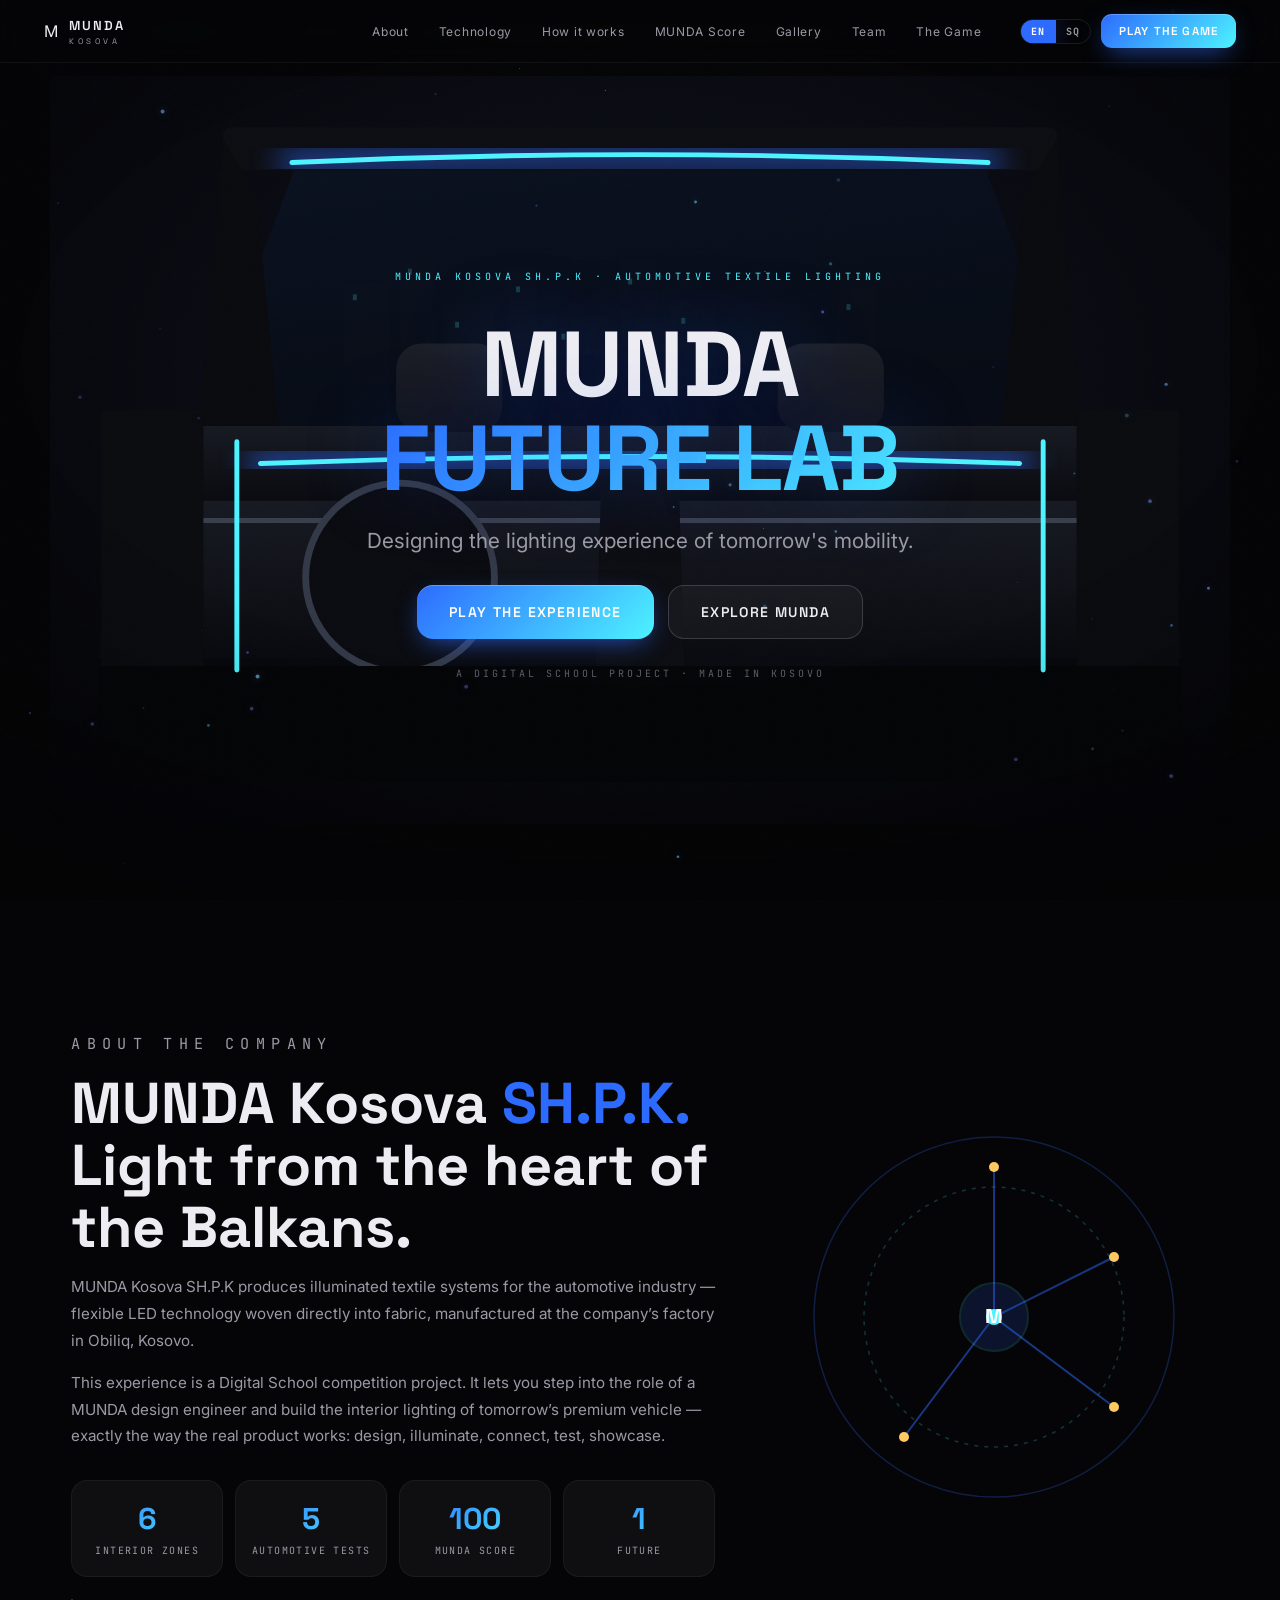
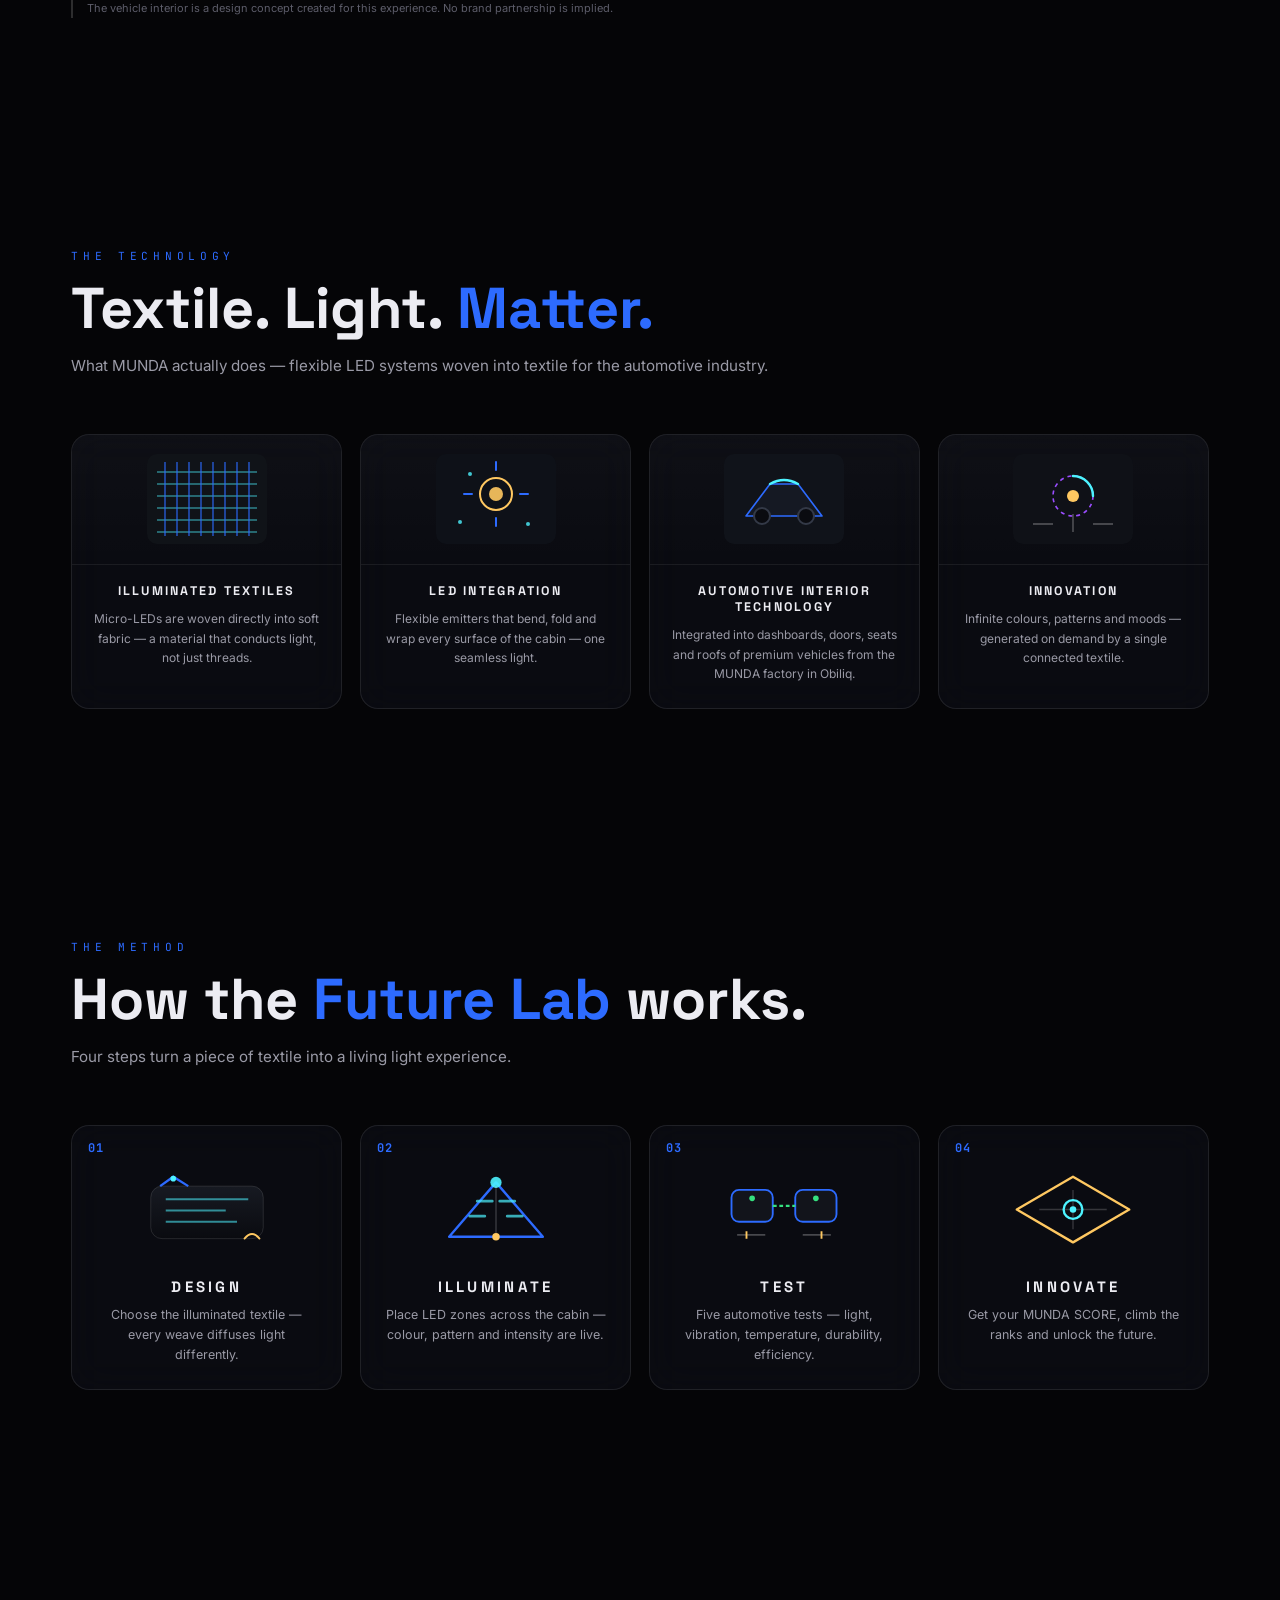
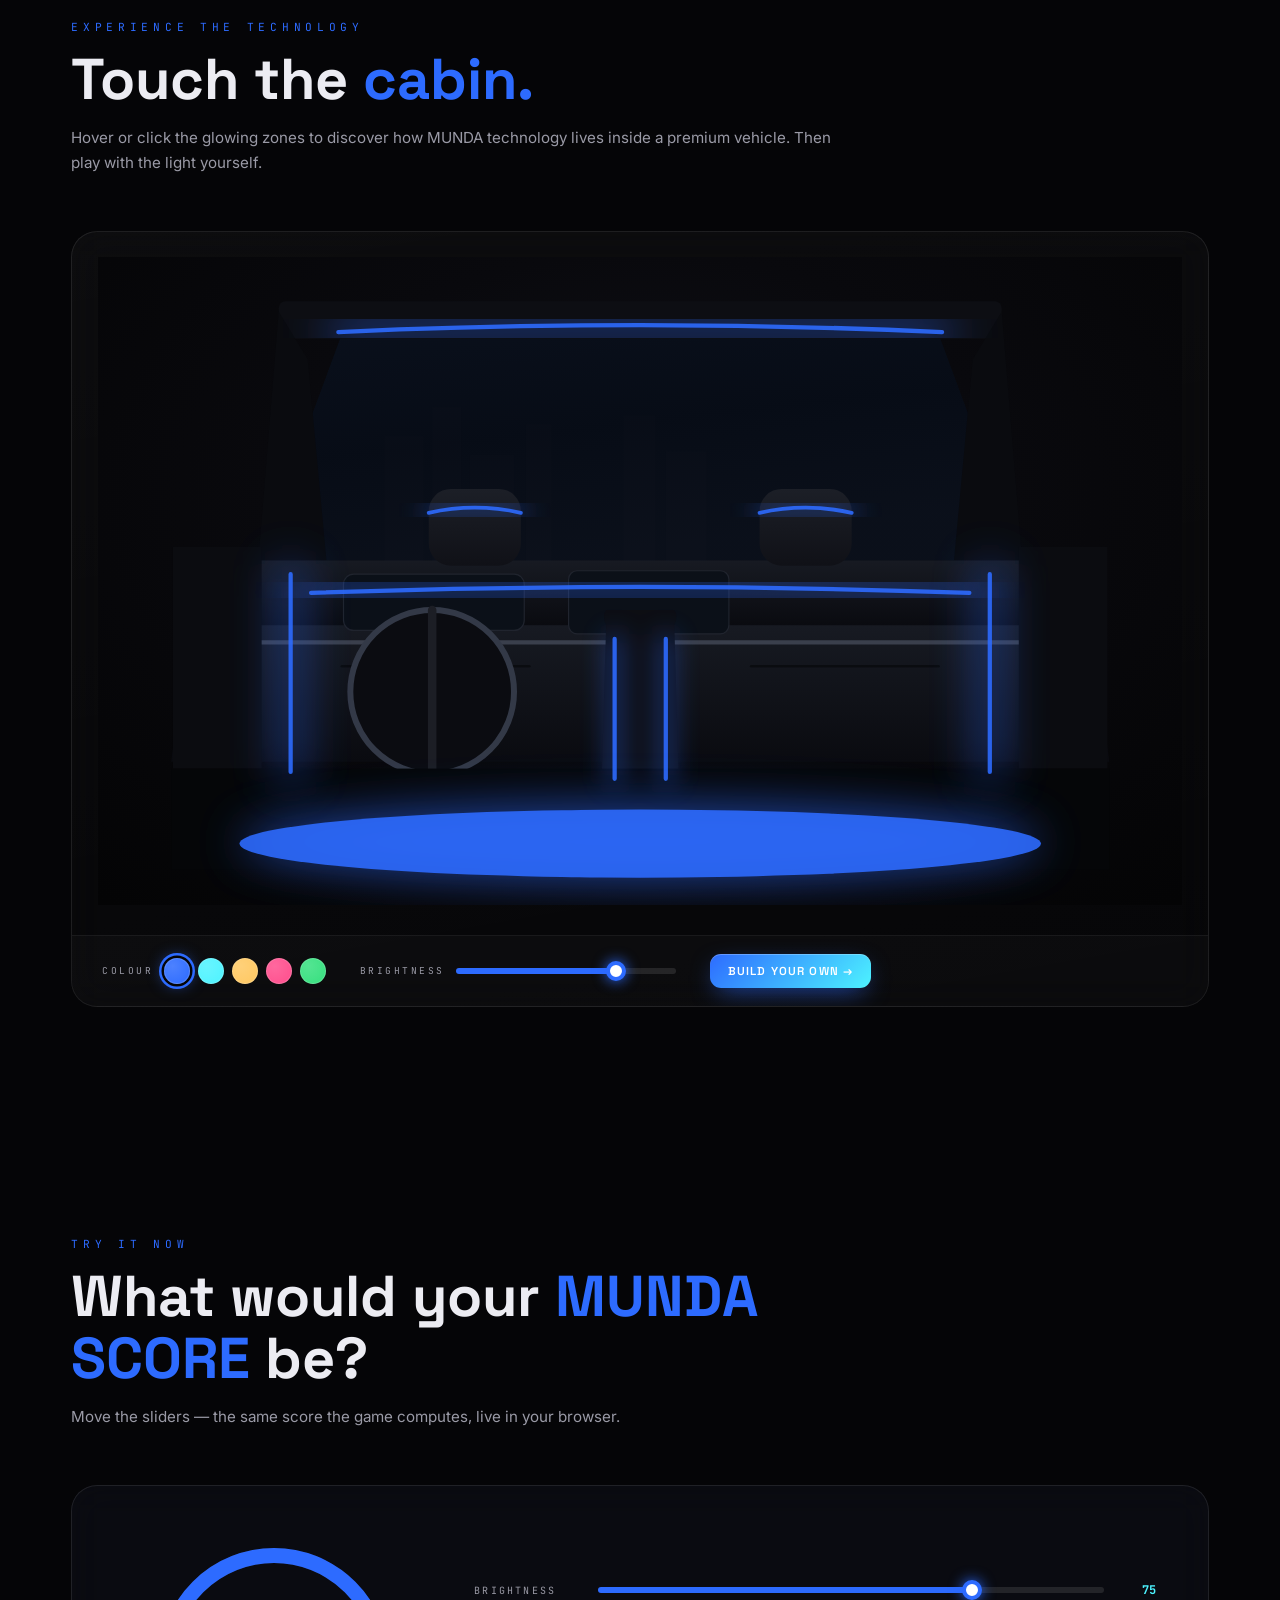
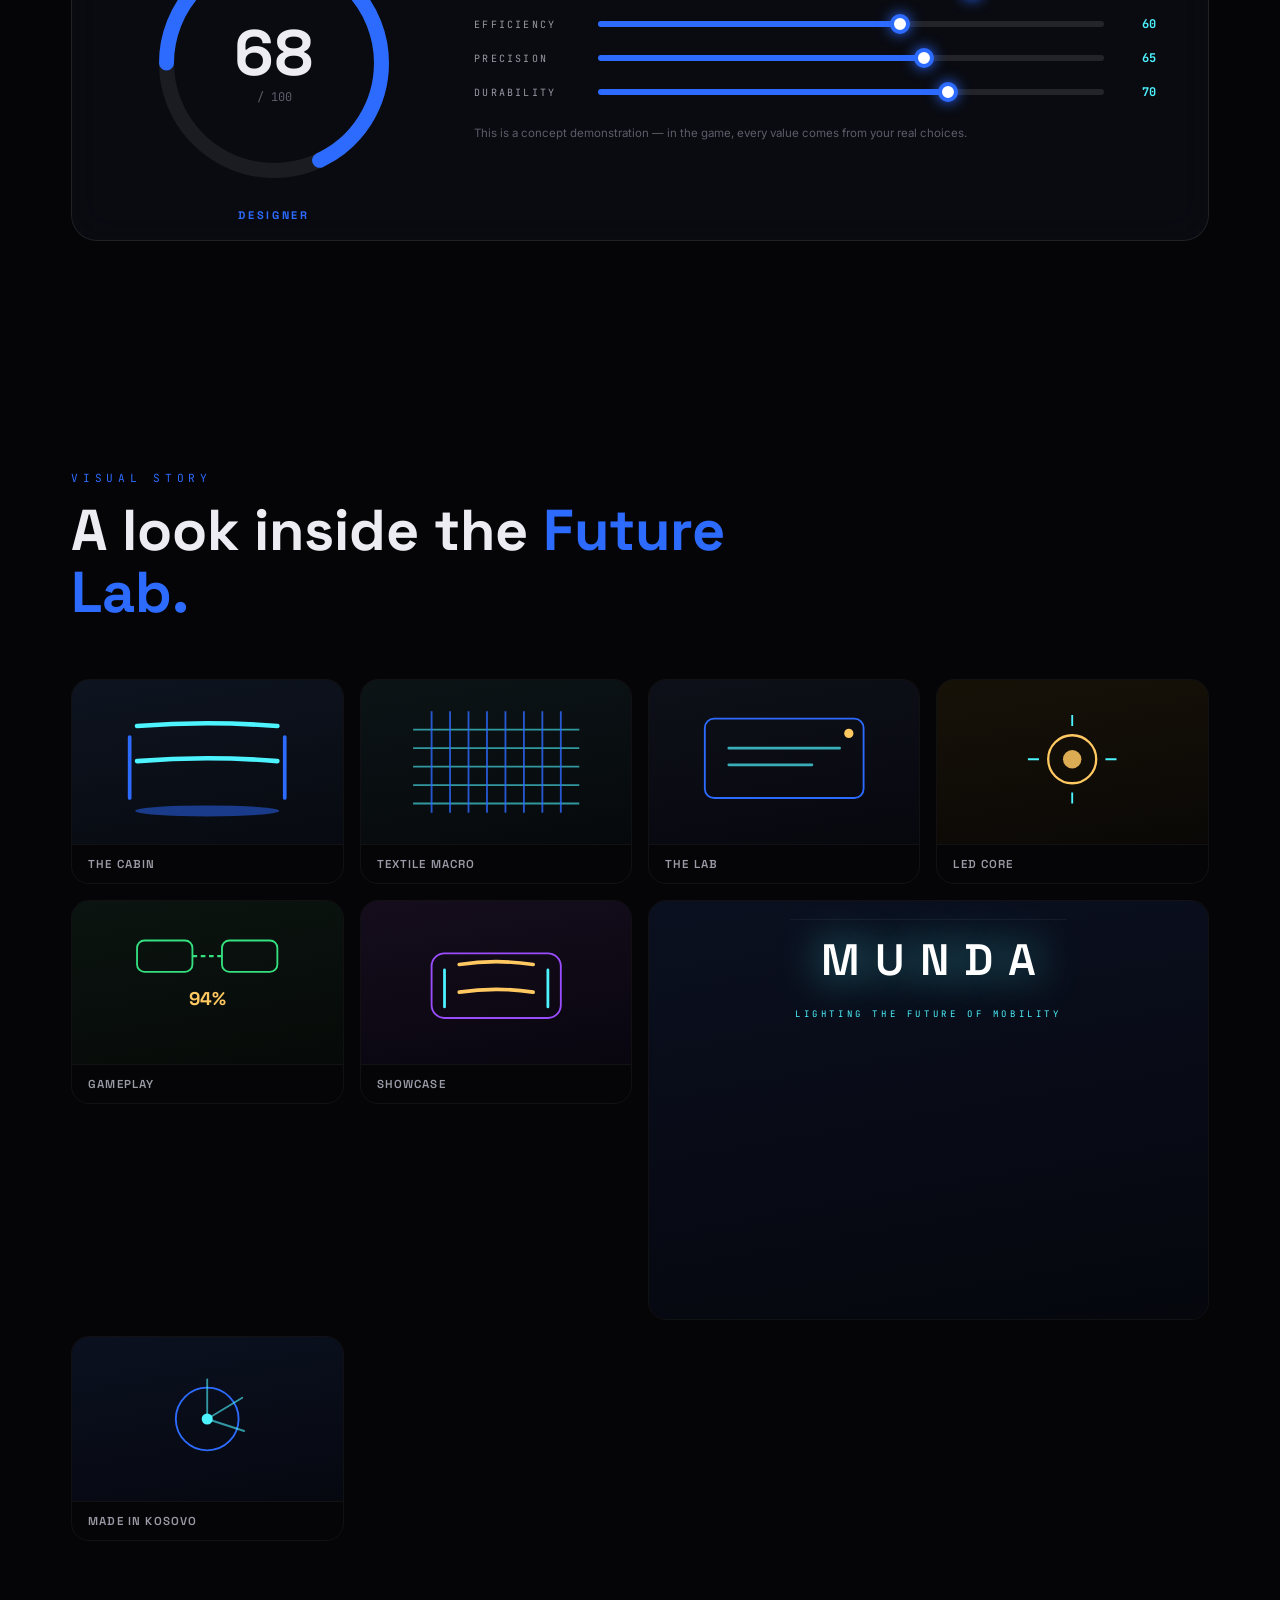
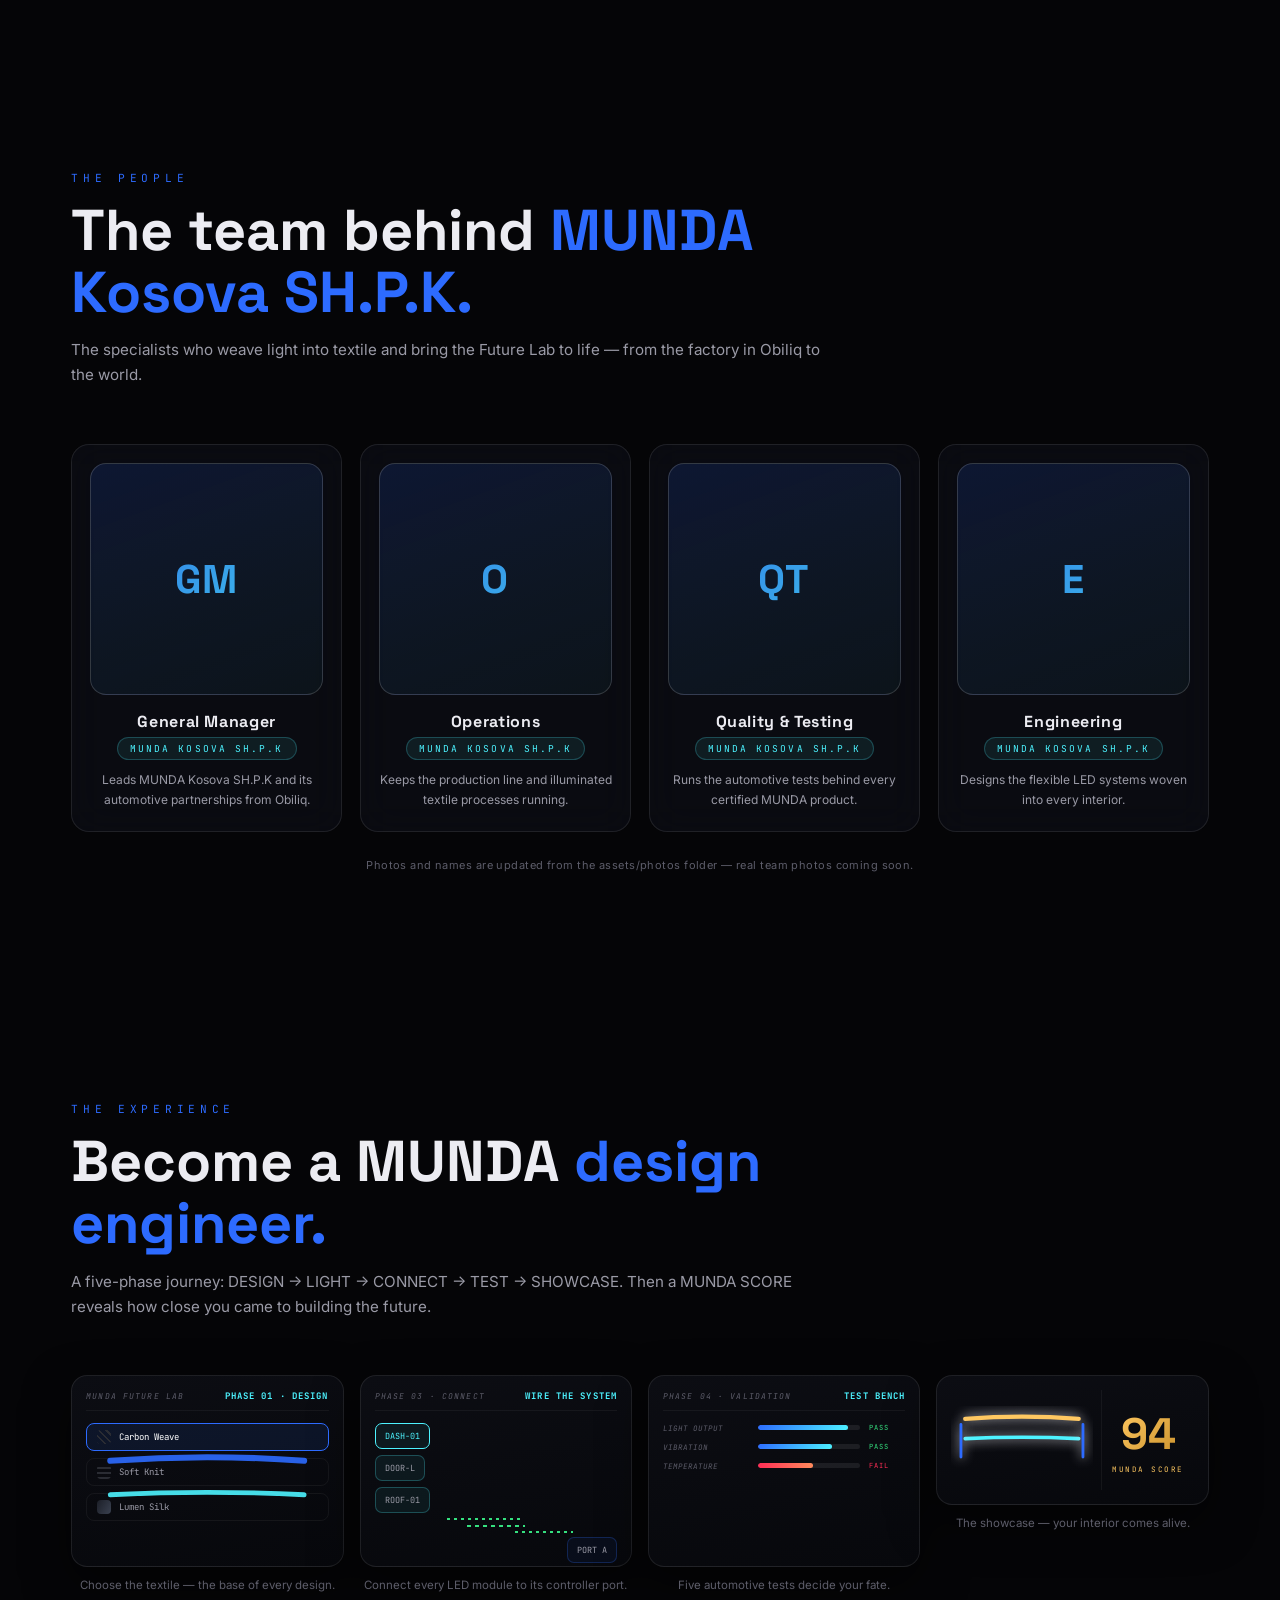
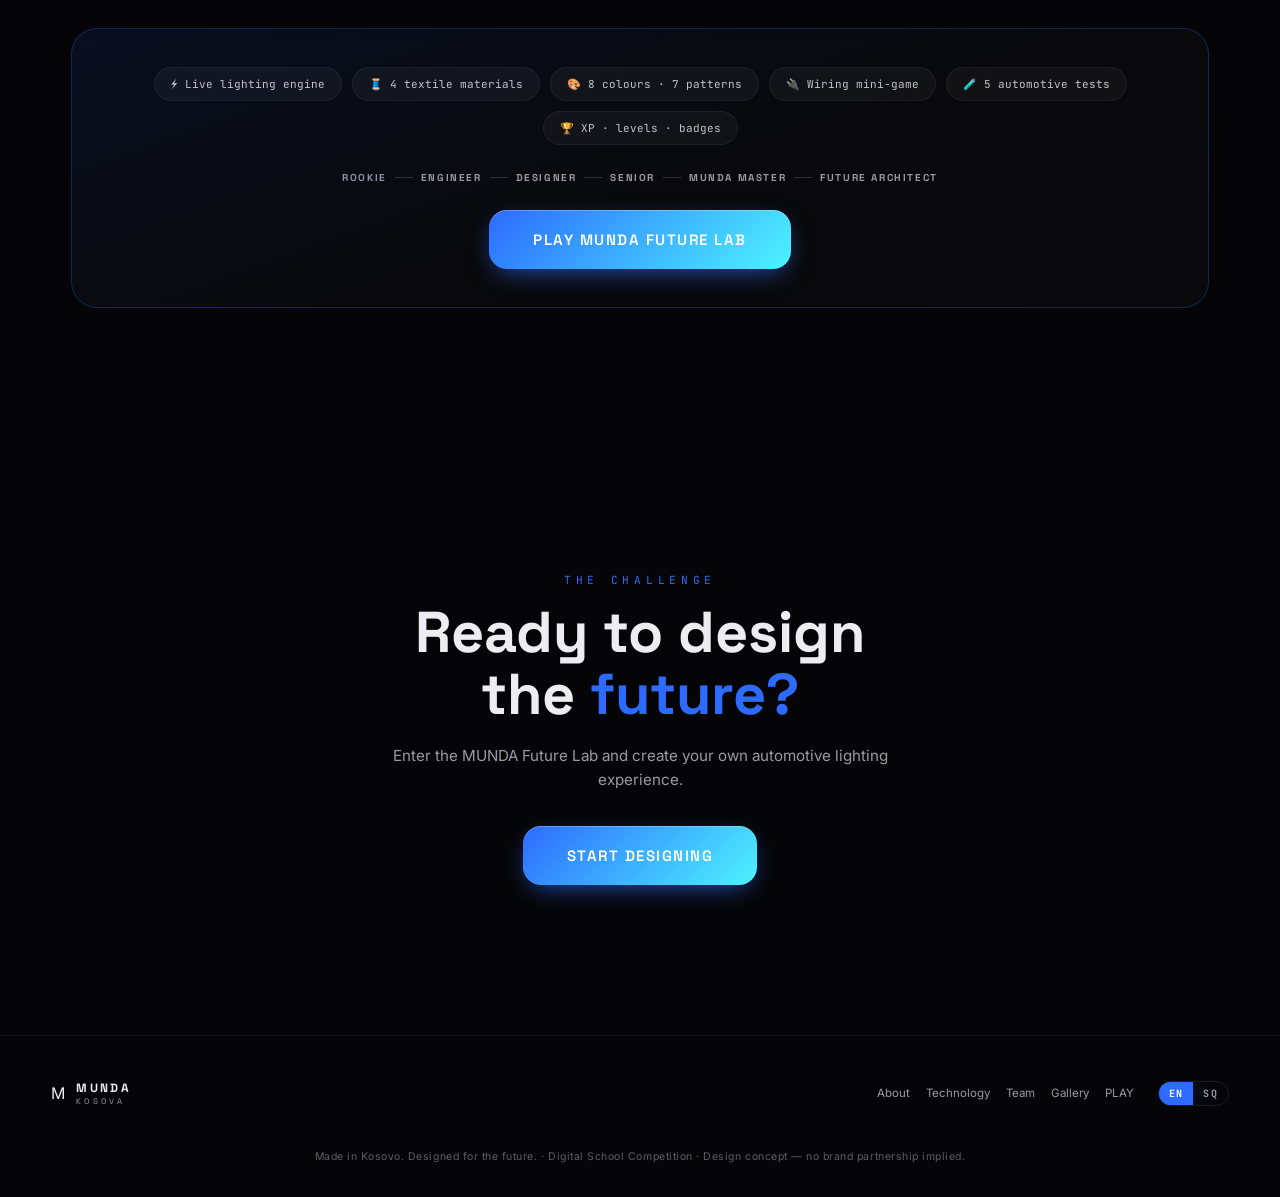
==== commit 4a1666e6: "gthy" ====
--- a/index.html
+++ b/index.html
@@ -131,7 +131,7 @@
     <h1 data-i18n-html="hero.title">MUNDA<br><span class="grad">FUTURE LAB</span></h1>
     <p class="hero-sub" data-i18n="hero.sub">Designing the lighting experience of tomorrow's mobility.</p>
     <div class="hero-cta">
-      <a class="btn btn-primary btn-lg" href="experience.html" data-i18n="hero.play">PLAY THE EXPERIENCE</a>
+      <a class="btn btn-primary btn-lg btn-pulse" href="experience.html" data-i18n="hero.play">PLAY THE EXPERIENCE</a>
       <a class="btn btn-ghost btn-lg" href="#technology" data-scroll data-i18n="hero.explore">EXPLORE MUNDA</a>
     </div>
     <p class="hero-foot" data-i18n="hero.foot">A Digital School project · Made in Kosovo</p>
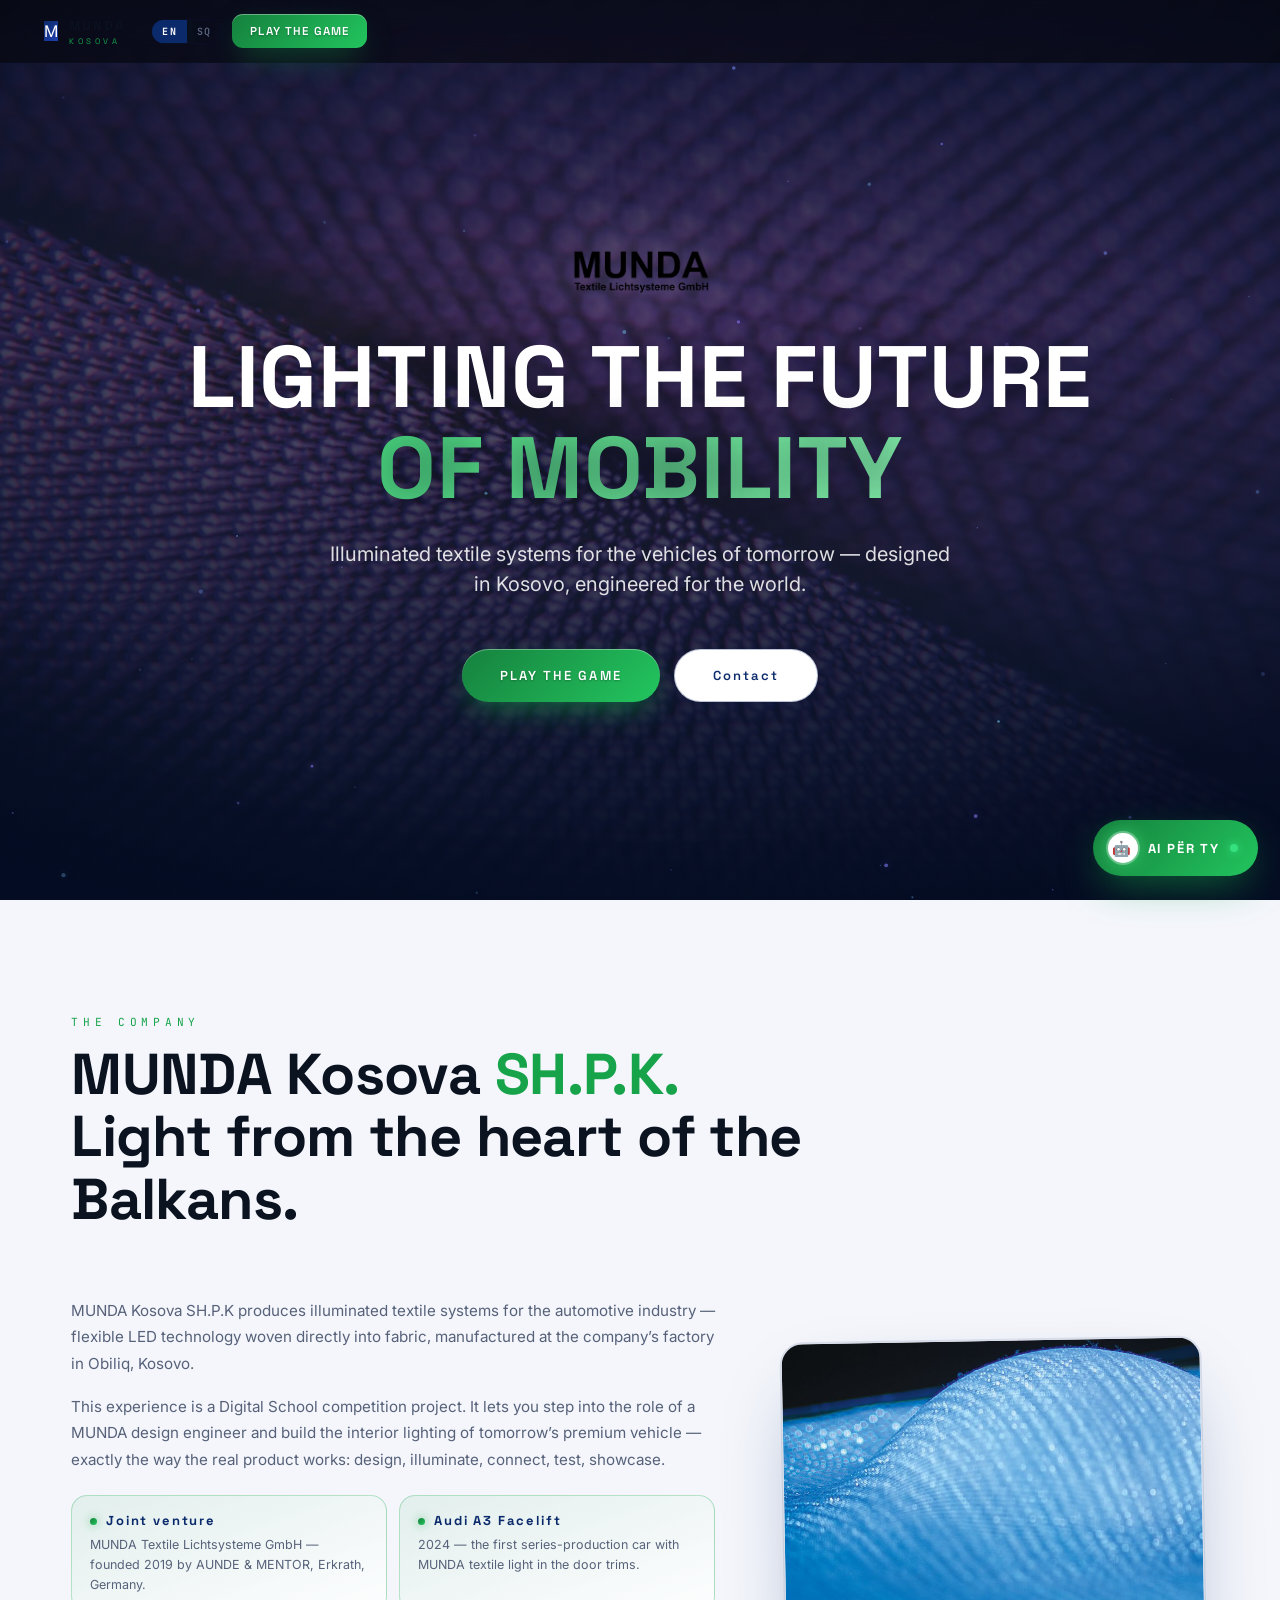
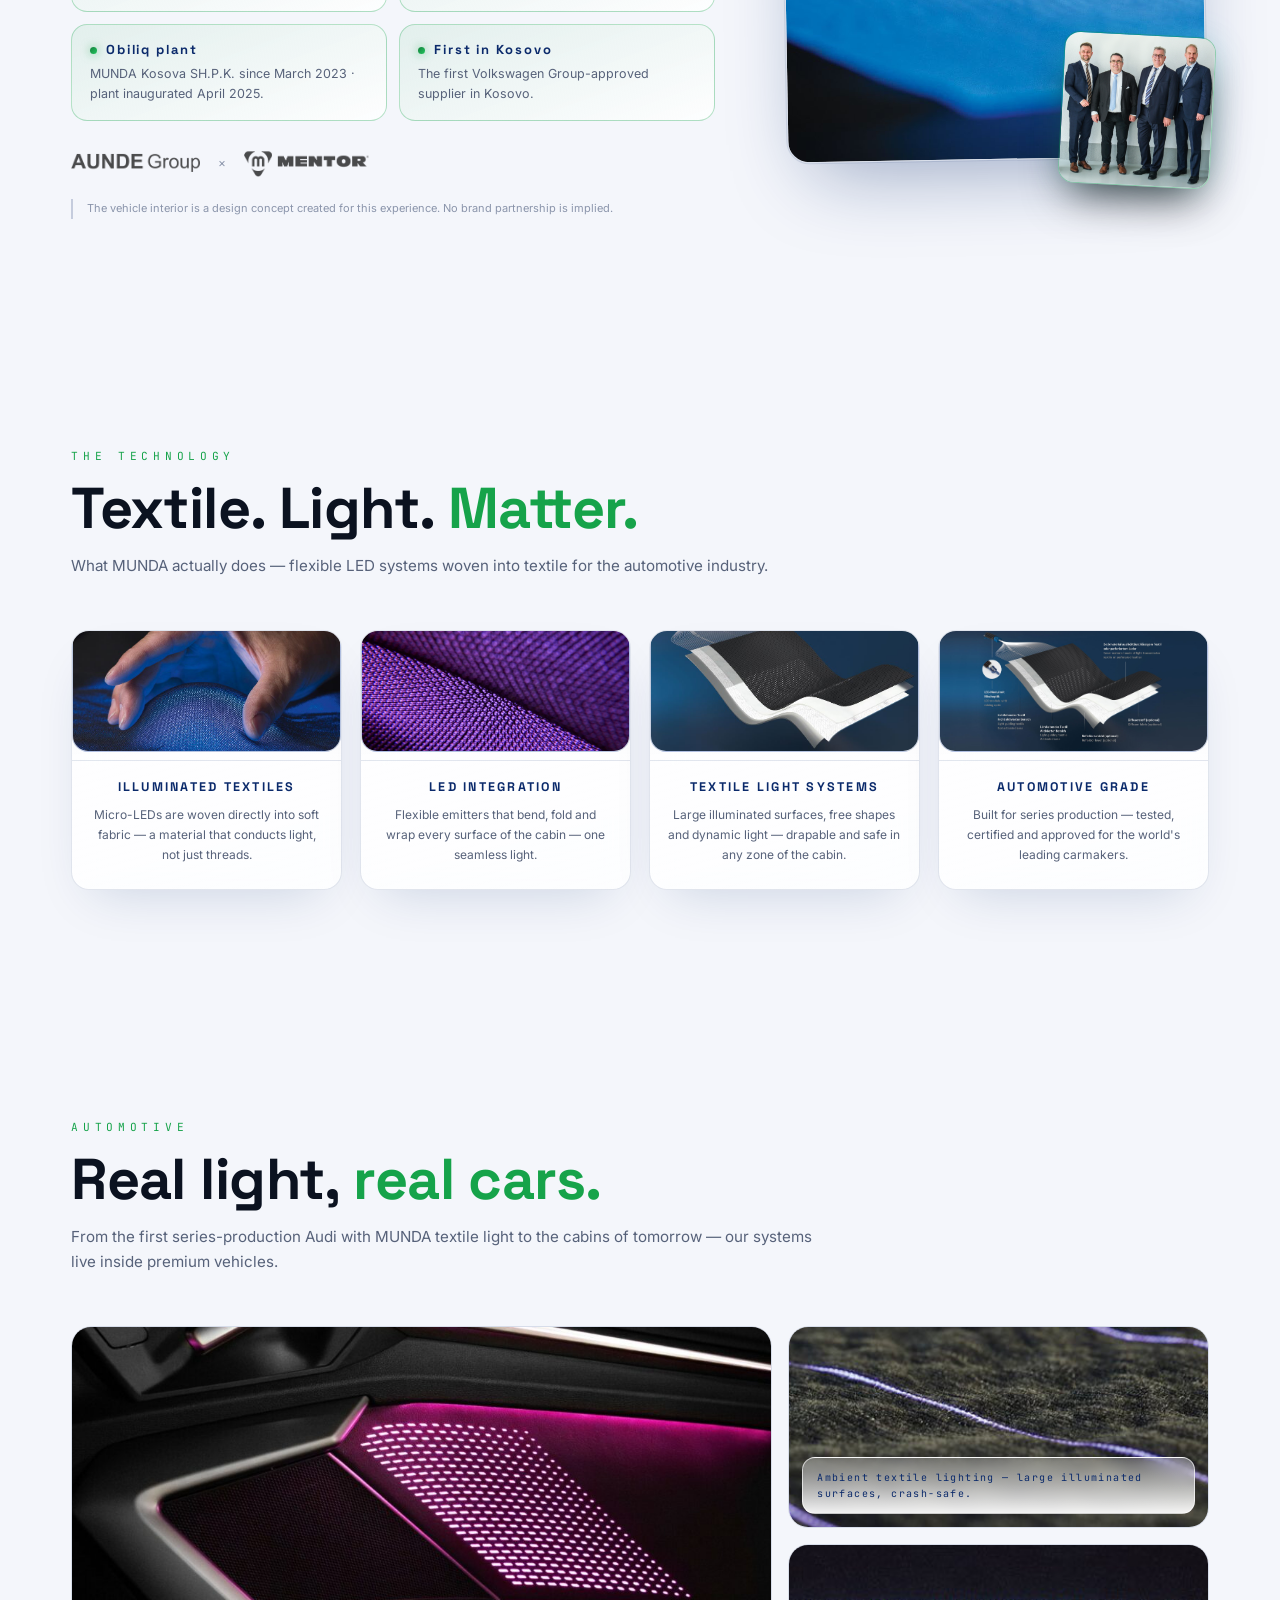
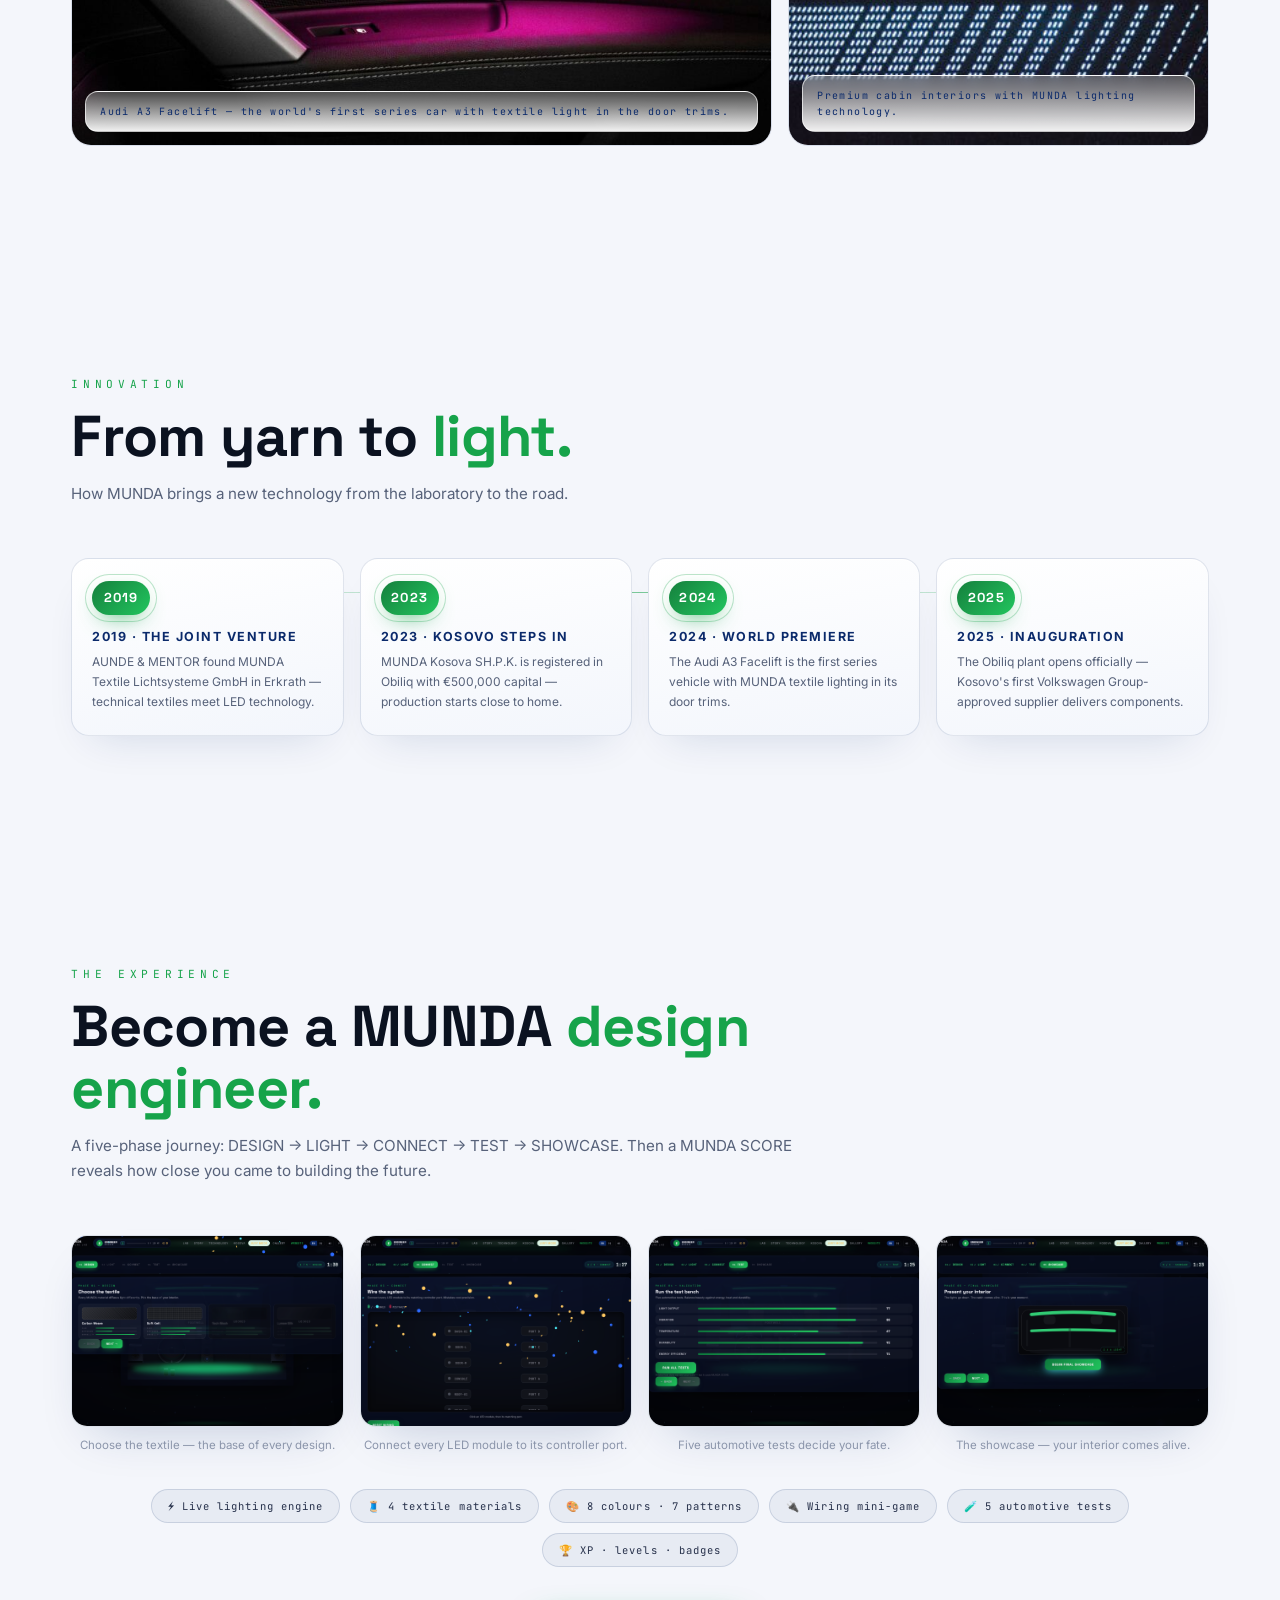
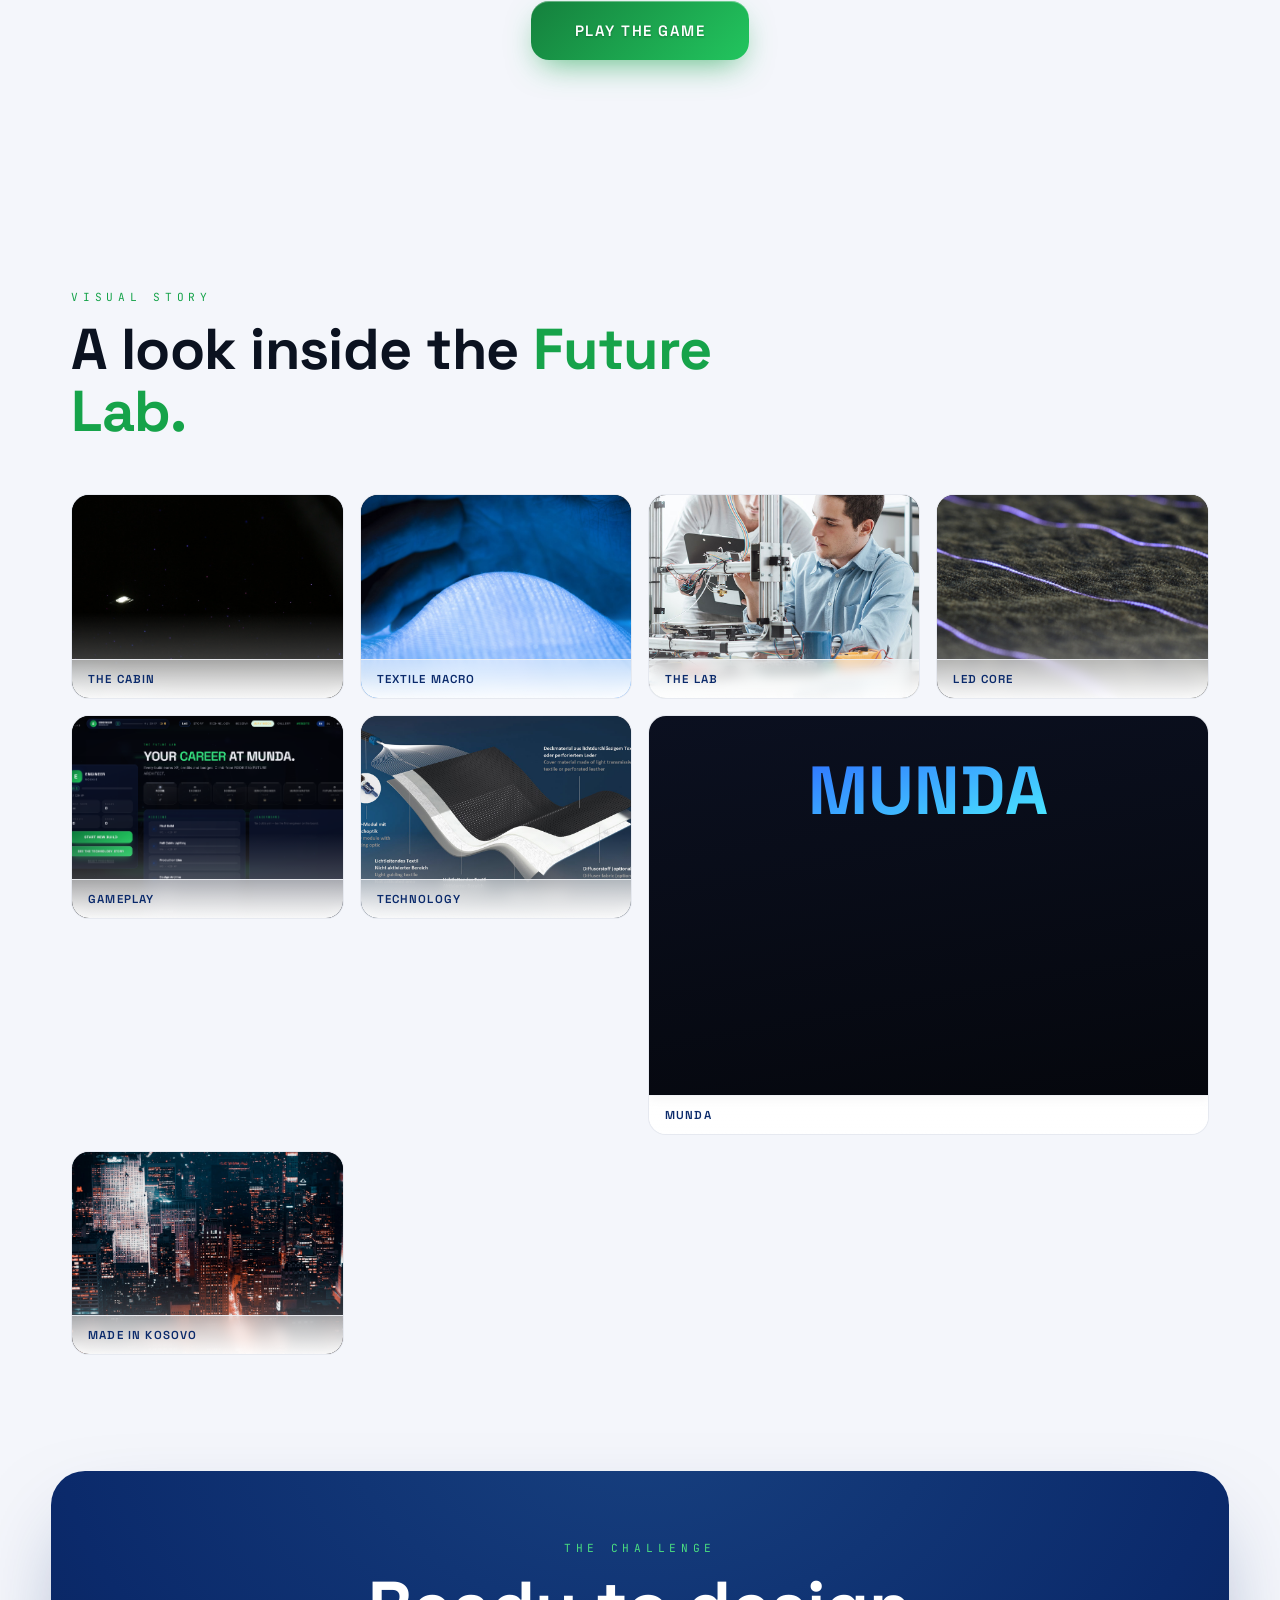
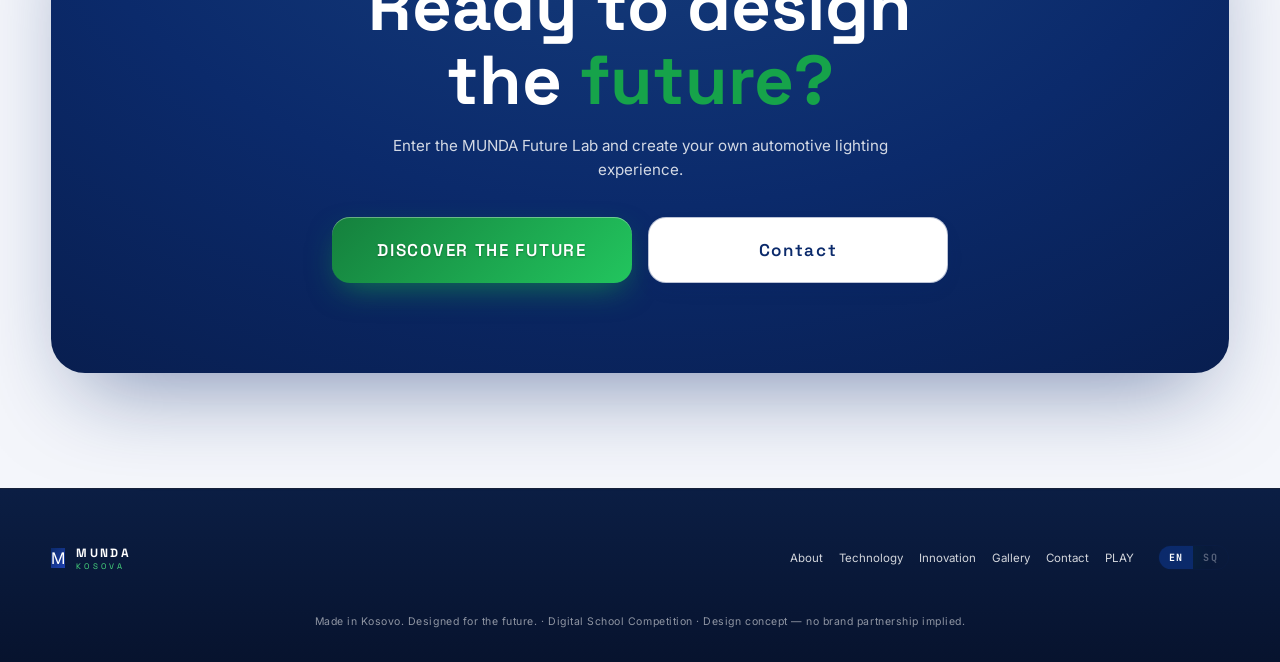
==== commit c23d5c67: "rty" ====
--- a/index.html
+++ b/index.html
@@ -4,586 +4,315 @@
 <meta charset="UTF-8">
 <meta name="viewport" content="width=device-width, initial-scale=1.0, viewport-fit=cover">
 <meta name="theme-color" content="#050507">
-<title>MUNDA FUTURE LAB — Design the Light. Shape the Future.</title>
-<meta name="description" content="MUNDA Kosova — illuminated textile systems for the automotive industry. Enter the Future Lab and design the lighting experience of tomorrow's mobility.">
+<link rel="icon" href="data:image/svg+xml,%3Csvg xmlns='http://www.w3.org/2000/svg' viewBox='0 0 64 64'%3E%3Cdefs%3E%3ClinearGradient id='g' x1='0' y1='0' x2='1' y2='1'%3E%3Cstop offset='0' stop-color='%232d6bff'/%3E%3Cstop offset='1' stop-color='%234df3ff'/%3E%3C/linearGradient%3E%3C/defs%3E%3Crect width='64' height='64' rx='14' fill='url(%23g)'/%3E%3Cpath d='M20 44V20l12 14 12-14v24' fill='none' stroke='%2305070f' stroke-width='6' stroke-linecap='round' stroke-linejoin='round'/%3E%3C/svg%3E">
+<title>MUNDA Kosova — Lighting the Future of Mobility</title>
+<meta name="description" content="MUNDA Kosova SH.P.K. — illuminated textile systems for the automotive industry. The first Volkswagen Group-approved supplier in Kosovo.">
 <link rel="preconnect" href="https://fonts.googleapis.com">
 <link rel="preconnect" href="https://fonts.gstatic.com" crossorigin>
 <link href="https://fonts.googleapis.com/css2?family=Space+Grotesk:wght@300;400;500;600;700&family=Inter:wght@300;400;500;600&family=JetBrains+Mono:wght@300;400;500;700&display=swap" rel="stylesheet">
 <link rel="stylesheet" href="css/tokens.css">
 <link rel="stylesheet" href="css/site.css">
+<link rel="stylesheet" href="css/light.css">
 </head>
 <body>
 
 <div class="grain" aria-hidden="true"></div>
 <div class="vignette" aria-hidden="true"></div>
-
-<!-- ===================== NAV ===================== -->
+<div id="grade" aria-hidden="true"></div>
+<svg width="0" height="0" style="position:absolute" aria-hidden="true">
+  <defs>
+    <linearGradient id="lg-grad" x1="0" y1="0" x2="1" y2="1">
+      <stop offset="0" stop-color="#2d6bff"/>
+      <stop offset="1" stop-color="#4df3ff"/>
+    </linearGradient>
+  </defs>
+</svg>
+
+<!-- ===================== MINIMAL TOP BAR ===================== -->
 <header class="site-nav" id="site-nav">
-  <a class="site-brand" href="#hero" data-scroll>
+  <a class="site-brand" href="#hero">
     <span class="brand-mark">M</span>
     <span class="site-brand-text">MUNDA <em>KOSOVA</em></span>
   </a>
-  <nav class="site-links" id="site-links" aria-label="Main">
-    <a href="#about" data-scroll data-i18n="nav.about">About</a>
-    <a href="#technology" data-scroll data-i18n="nav.tech">Technology</a>
-    <a href="#how" data-scroll data-i18n="nav.how">How it works</a>
-    <a href="#score" data-scroll data-i18n="nav.score">MUNDA Score</a>
-    <a href="#gallery" data-scroll data-i18n="nav.gallery">Gallery</a>
-    <a href="#team" data-scroll data-i18n="nav.team">Team</a>
-    <a href="#game" data-scroll data-i18n="nav.game">The Game</a>
-    <a class="play-mobile" href="experience.html" data-i18n="nav.playGame">PLAY THE GAME</a>
-  </nav>
   <div class="site-nav-right">
     <div class="lang-switch" role="group" aria-label="Language">
       <button data-lang-set="en">EN</button>
       <button data-lang-set="sq">SQ</button>
     </div>
     <a class="btn btn-primary btn-sm btn-pulse" href="experience.html" data-i18n="nav.playGame">PLAY THE GAME</a>
-    <button class="hamburger" id="hamburger" aria-label="Menu" aria-expanded="false">
-      <span></span><span></span><span></span>
-    </button>
   </div>
 </header>
 
 <main>
 
-<!-- ===================== 1. HERO ===================== -->
+<!-- ===================== 1. HERO — full-screen cinematic ===================== -->
 <section class="hero" id="hero">
   <canvas id="hero-canvas" aria-hidden="true"></canvas>
 
-  <div class="hero-svg" id="hero-svg" aria-hidden="true">
-    <!-- cinematic car interior silhouette with breathing light strips -->
-    <svg viewBox="0 0 1200 760" preserveAspectRatio="xMidYMid meet">
-      <defs>
-        <linearGradient id="hs-glass" x1="0" y1="0" x2="0.35" y2="1">
-          <stop offset="0%" stop-color="#0b1120"/><stop offset="100%" stop-color="#05060b"/>
-        </linearGradient>
-        <linearGradient id="hs-dash" x1="0" y1="0" x2="0" y2="1">
-          <stop offset="0%" stop-color="#171a22"/><stop offset="100%" stop-color="#0a0b10"/>
-        </linearGradient>
-        <linearGradient id="hs-seat" x1="0" y1="0" x2="0" y2="1">
-          <stop offset="0%" stop-color="#1c1f27"/><stop offset="100%" stop-color="#101117"/>
-        </linearGradient>
-        <radialGradient id="hs-bg" cx="50%" cy="40%" r="75%">
-          <stop offset="0%" stop-color="#10131d"/><stop offset="60%" stop-color="#08090f"/><stop offset="100%" stop-color="#040406"/>
-        </radialGradient>
-        <filter id="hs-glow" x="-80%" y="-80%" width="260%" height="260%"><feGaussianBlur stdDeviation="14"/></filter>
-      </defs>
-      <rect x="-40" y="-40" width="1280" height="840" fill="url(#hs-bg)"/>
-      <!-- city glow behind glass -->
-      <polygon points="260,64 940,64 1048,356 152,356" fill="#0a1424"/>
-      <g fill="#0d1626">
-        <rect x="300" y="210" width="46" height="146"/><rect x="356" y="176" width="34" height="180"/>
-        <rect x="400" y="232" width="52" height="124"/><rect x="466" y="196" width="30" height="160"/>
-        <rect x="508" y="244" width="60" height="112"/><rect x="580" y="186" width="38" height="170"/>
-        <rect x="630" y="228" width="48" height="128"/><rect x="800" y="214" width="40" height="142"/>
-      </g>
-      <g class="hero-wins" fill="#4df3ff" fill-opacity="0.5">
-        <rect x="308" y="222" width="4" height="6"/><rect x="364" y="196" width="4" height="6"/>
-        <rect x="412" y="250" width="4" height="6"/><rect x="474" y="214" width="4" height="6"/>
-        <rect x="520" y="262" width="4" height="6"/><rect x="588" y="206" width="4" height="6"/>
-        <rect x="642" y="246" width="4" height="6"/><rect x="810" y="232" width="4" height="6"/>
-      </g>
-      <polygon points="260,64 940,64 1048,356 152,356" fill="url(#hs-glass)" opacity="0.6"/>
-      <!-- headliner -->
-      <rect x="176" y="52" width="848" height="44" rx="8" fill="#0d0e13"/>
-      <!-- A pillars -->
-      <polygon points="152,356 232,356 210,120 176,64" fill="#0a0b0f"/>
-      <polygon points="1048,356 968,356 990,120 1024,64" fill="#0a0b0f"/>
-      <!-- dash -->
-      <polygon points="140,356 1060,356 1130,432 70,432" fill="url(#hs-dash)"/>
-      <polygon points="70,432 1130,432 1150,592 50,592" fill="url(#hs-dash)"/>
-      <polyline points="86,452 1114,452" fill="none" stroke="#3a3f4c" stroke-width="5" stroke-linecap="round"/>
-      <!-- doors -->
-      <polygon points="52,340 156,340 156,600 52,600" fill="#0b0c10"/>
-      <polygon points="1148,340 1044,340 1044,600 1148,600" fill="#0b0c10"/>
-      <!-- seats -->
-      <rect x="352" y="272" width="108" height="90" rx="26" fill="url(#hs-seat)"/>
-      <rect x="740" y="272" width="108" height="90" rx="26" fill="url(#hs-seat)"/>
-      <!-- steering wheel -->
-      <circle cx="356" cy="510" r="96" fill="#0b0c11"/>
-      <circle cx="356" cy="510" r="96" fill="none" stroke="#333947" stroke-width="7"/>
-      <!-- console -->
-      <path d="M560 432 Q555 420 560 414 L640 414 Q645 420 640 432 L646 640 L554 640 Z" fill="#0d0e13"/>
-      <!-- footwell -->
-      <rect x="50" y="600" width="1100" height="118" fill="#050608"/>
-
-      <!-- BREATHING LIGHT STRIPS (the brand moment) -->
-      <g class="hs-strip">
-        <path class="hs-halo" d="M246 88 Q600 72 954 88" fill="none" stroke="#2d6bff" stroke-width="30" stroke-linecap="round" filter="url(#hs-glow)" opacity="0.5"/>
-        <path class="hs-core" d="M246 88 Q600 72 954 88" fill="none" stroke="#4df3ff" stroke-width="5" stroke-linecap="round"/>
-      </g>
-      <g class="hs-strip hs-delay">
-        <path class="hs-halo" d="M214 394 Q600 380 986 394" fill="none" stroke="#2d6bff" stroke-width="30" stroke-linecap="round" filter="url(#hs-glow)" opacity="0.5"/>
-        <path class="hs-core" d="M214 394 Q600 380 986 394" fill="none" stroke="#4df3ff" stroke-width="5" stroke-linecap="round"/>
-      </g>
-      <g class="hs-strip hs-delay2">
-        <path class="hs-halo" d="M190 372 L190 604" fill="none" stroke="#2d6bff" stroke-width="26" stroke-linecap="round" filter="url(#hs-glow)" opacity="0.5"/>
-        <path class="hs-core" d="M190 372 L190 604" fill="none" stroke="#4df3ff" stroke-width="5" stroke-linecap="round"/>
-        <path class="hs-halo" d="M1010 372 L1010 604" fill="none" stroke="#2d6bff" stroke-width="26" stroke-linecap="round" filter="url(#hs-glow)" opacity="0.5"/>
-        <path class="hs-core" d="M1010 372 L1010 604" fill="none" stroke="#4df3ff" stroke-width="5" stroke-linecap="round"/>
-      </g>
-    </svg>
+  <div class="hero-svg" id="hero-svg">
+    <img class="hero-photo" src="assets/photos/real-brochure-1.jpg" fetchpriority="high"
+         alt="MUNDA textile lighting — official photography">
   </div>
 
   <div class="hero-content">
-    <p class="kicker hero-kicker" data-i18n="hero.kicker">MUNDA KOSOVA SH.P.K · AUTOMOTIVE TEXTILE LIGHTING</p>
-    <h1 data-i18n-html="hero.title">MUNDA<br><span class="grad">FUTURE LAB</span></h1>
-    <p class="hero-sub" data-i18n="hero.sub">Designing the lighting experience of tomorrow's mobility.</p>
-    <div class="hero-cta">
-      <a class="btn btn-primary btn-lg btn-pulse" href="experience.html" data-i18n="hero.play">PLAY THE EXPERIENCE</a>
-      <a class="btn btn-ghost btn-lg" href="#technology" data-scroll data-i18n="hero.explore">EXPLORE MUNDA</a>
-    </div>
-    <p class="hero-foot" data-i18n="hero.foot">A Digital School project · Made in Kosovo</p>
-  </div>
-
-  <a class="hero-scroll" href="#interior" data-scroll aria-label="Scroll down">
+    <img class="hero-logo" src="assets/photos/real-logo.png" alt="MUNDA" width="220">
+    <h1 data-i18n="hero.title" data-i18n-html="hero.title">LIGHTING THE FUTURE<br><span class="grad">OF MOBILITY</span></h1>
+    <p class="hero-sub" data-i18n="hero.sub">Illuminated textile systems for the vehicles of tomorrow — designed in Kosovo, engineered for the world.</p>
+    <div class="hero-cta reveal" style="--d:.18s">
+      <a class="btn btn-primary btn-lg" href="experience.html" data-i18n="nav.playGame">PLAY THE GAME</a>
+      <a class="btn btn-ghost btn-lg" href="contact.html" data-i18n="nav.contact">Contact</a>
+    </div>
+  </div>
+
+  <a class="hero-scroll" href="#munda" data-scroll aria-label="Scroll down">
     <span></span>
   </a>
 </section>
 
-
-
-<!-- ===================== 2. THE COMPANY ===================== -->
-<section class="sec" id="about">
+<!-- ===================== 2. MUNDA — WHO WE ARE ===================== -->
+<section class="sec" id="munda">
+  <div class="sec-head">
+    <p class="kicker" data-i18n="about.kicker">THE COMPANY</p>
+    <h2 data-i18n="about.title" data-i18n-html="about.title">MUNDA Kosova <em>SH.P.K.</em><br>Light from the heart of the Balkans.</h2>
+  </div>
+
   <div class="about-wrap">
     <div class="about-copy">
-      <p class="kicker" data-i18n="about.kicker">ABOUT THE COMPANY</p>
-      <h2 data-i18n-html="about.title">MUNDA Kosova <em>SH.P.K.</em><br>Light from the heart of the Balkans.</h2>
       <p data-i18n="about.p1">MUNDA Kosova SH.P.K produces illuminated textile systems for the automotive industry — flexible LED technology woven directly into fabric, manufactured at the company's factory in Obiliq, Kosovo.</p>
-      <p data-i18n="about.p2">This experience is a Digital School competition project. It lets you step into the role of a MUNDA design engineer and build the interior lighting of tomorrow's premium vehicle — exactly the way the real product works: design, illuminate, connect, test, showcase.</p>
-      <div class="about-stats">
-        <div class="as-stat"><b>6</b><span data-i18n="about.s1">interior zones</span></div>
-        <div class="as-stat"><b>5</b><span data-i18n="about.s2">automotive tests</span></div>
-        <div class="as-stat"><b>100</b><span data-i18n="about.s3">MUNDA SCORE</span></div>
-        <div class="as-stat"><b>1</b><span data-i18n="about.s4">future</span></div>
+      <p data-i18n="about.p2">The Kosovo subsidiary of MUNDA Textile Lichtsysteme GmbH — the joint venture of AUNDE and MENTOR — and the first supplier approved by the Volkswagen Group in Kosovo, delivering components for brands like Audi.</p>
+      <div class="about-facts">
+        <div class="af">
+          <b data-i18n="about.r1t">Joint venture</b>
+          <span data-i18n="about.r1d">MUNDA Textile Lichtsysteme GmbH — founded 2019 by AUNDE &amp; MENTOR, Erkrath, Germany.</span>
+        </div>
+        <div class="af">
+          <b data-i18n="about.r2t">Audi A3 Facelift</b>
+          <span data-i18n="about.r2d">2024 — the first series-production car with MUNDA textile light in the door trims.</span>
+        </div>
+        <div class="af">
+          <b data-i18n="about.r3t">Obiliq plant</b>
+          <span data-i18n="about.r3d">MUNDA Kosova SH.P.K. since March 2023 · plant inaugurated April 2025.</span>
+        </div>
+        <div class="af">
+          <b data-i18n="about.r4t">First in Kosovo</b>
+          <span data-i18n="about.r4d">The first Volkswagen Group-approved supplier in Kosovo.</span>
+        </div>
+      </div>
+      <div class="about-logos">
+        <img src="assets/photos/logo-aunde.png" alt="AUNDE Group" loading="lazy">
+        <span class="about-logos-x">×</span>
+        <img src="assets/photos/logo-mentor.png" alt="MENTOR" loading="lazy">
       </div>
       <p class="about-note" data-i18n="about.note">The vehicle interior is a design concept created for this experience. No brand partnership is implied.</p>
     </div>
+
     <div class="about-visual">
-      <svg viewBox="0 0 420 420" aria-hidden="true">
-        <circle cx="210" cy="210" r="180" fill="none" stroke="rgba(45,107,255,.25)" stroke-width="1.5"/>
-        <circle cx="210" cy="210" r="130" fill="none" stroke="rgba(77,243,255,.2)" stroke-width="1.5" stroke-dasharray="4 6"/>
-        <path d="M210 210 L210 60 M210 210 L330 150 M210 210 L330 300 M210 210 L120 330" stroke="#2d6bff" stroke-opacity=".5" stroke-width="2" stroke-linecap="round"/>
-        <circle cx="210" cy="210" r="34" fill="#2d6bff" opacity=".15" stroke="#4df3ff" stroke-width="2"/>
-        <circle cx="210" cy="210" r="8" fill="#4df3ff"/>
-        <text x="210" y="216" text-anchor="middle" fill="#fff" font-family="Space Grotesk,sans-serif" font-size="20" font-weight="700">M</text>
-        <g fill="#ffc861">
-          <circle cx="210" cy="60" r="5"/><circle cx="330" cy="150" r="5"/><circle cx="330" cy="300" r="5"/><circle cx="120" cy="330" r="5"/>
-        </g>
-      </svg>
-    </div>
-  </div>
-</section>
-
-<!-- ===================== 3. TECHNOLOGY ===================== -->
+      <img class="about-photo-main" src="assets/photos/real-brochure-7.jpg" alt="MUNDA textile lighting — official photography" loading="lazy">
+      <img class="about-photo-detail" src="assets/photos/real-partners.png" alt="MUNDA joint-venture partners — AUNDE & MENTOR" loading="lazy">
+    </div>
+  </div>
+</section>
+
+<!-- ===================== 3. TECHNOLOGY — TEXTILES + LED ===================== -->
 <section class="sec" id="technology">
   <div class="sec-head">
     <p class="kicker" data-i18n="tech.kicker">THE TECHNOLOGY</p>
-    <h2 data-i18n-html="tech.title">Textile. Light. <em>Matter.</em></h2>
+    <h2 data-i18n="tech.title" data-i18n-html="tech.title">Textile. Light. <em>Matter.</em></h2>
     <p class="sec-sub" data-i18n="tech.sub">What MUNDA actually does — flexible LED systems woven into textile for the automotive industry.</p>
   </div>
 
   <div class="tech-grid">
-    <article class="tech-card glass">
+    <article class="tech-card glass reveal">
       <div class="tc-vis tc-textile">
-        <svg viewBox="0 0 120 90" aria-hidden="true">
-          <rect width="120" height="90" rx="10" fill="#101318"/>
-          <g stroke="#4df3ff" stroke-opacity=".5" stroke-width="1.6">
-            <path d="M10 18 H110 M10 30 H110 M10 42 H110 M10 54 H110 M10 66 H110 M10 78 H110"/>
-          </g>
-          <g stroke="#2d6bff" stroke-opacity=".7" stroke-width="1.6">
-            <path d="M18 8 V82 M30 8 V82 M42 8 V82 M54 8 V82 M66 8 V82 M78 8 V82 M90 8 V82 M102 8 V82"/>
-          </g>
-        </svg>
+        <img class="tc-photo" src="assets/photos/real-brochure-3.jpg" alt="Illuminated woven textile — MUNDA" loading="lazy">
       </div>
       <h3 data-i18n="tech.c1t">ILLUMINATED TEXTILES</h3>
       <p data-i18n="tech.c1d">Micro-LEDs are woven directly into soft fabric — a material that conducts light, not just threads.</p>
     </article>
-
-    <article class="tech-card glass">
+    <article class="tech-card glass reveal">
       <div class="tc-vis tc-led">
-        <svg viewBox="0 0 120 90" aria-hidden="true">
-          <rect width="120" height="90" rx="10" fill="#0e1118"/>
-          <circle cx="60" cy="40" r="16" fill="none" stroke="#ffc861" stroke-width="2"/>
-          <circle cx="60" cy="40" r="7" fill="#ffc861" opacity=".9"/>
-          <g stroke="#2d6bff" stroke-width="2" stroke-linecap="round">
-            <path d="M60 16 V8 M60 64 V72 M36 40 H28 M84 40 H92"/>
-          </g>
-          <g fill="#4df3ff" opacity=".8">
-            <circle cx="24" cy="68" r="2"/><circle cx="92" cy="70" r="2"/><circle cx="34" cy="20" r="2"/>
-          </g>
-        </svg>
+        <img class="tc-photo" src="assets/photos/real-product-2.jpg" alt="Flexible LED emitters" loading="lazy">
       </div>
       <h3 data-i18n="tech.c2t">LED INTEGRATION</h3>
       <p data-i18n="tech.c2d">Flexible emitters that bend, fold and wrap every surface of the cabin — one seamless light.</p>
     </article>
-
-    <article class="tech-card glass">
-      <div class="tc-vis tc-auto">
-        <svg viewBox="0 0 120 90" aria-hidden="true">
-          <rect width="120" height="90" rx="10" fill="#10131a"/>
-          <path d="M22 62 L46 30 H74 L98 62 Z" fill="#151923" stroke="#2d6bff" stroke-width="1.6" stroke-linejoin="round"/>
-          <circle cx="38" cy="62" r="8" fill="#0a0b10" stroke="#333947" stroke-width="2"/>
-          <circle cx="82" cy="62" r="8" fill="#0a0b10" stroke="#333947" stroke-width="2"/>
-          <path d="M46 30 Q60 22 74 30" fill="none" stroke="#4df3ff" stroke-width="2.4" stroke-linecap="round"/>
-        </svg>
-      </div>
-      <h3 data-i18n="tech.c3t">AUTOMOTIVE INTERIOR TECHNOLOGY</h3>
-      <p data-i18n="tech.c3d">Integrated into dashboards, doors, seats and roofs of premium vehicles from the MUNDA factory in Obiliq.</p>
+    <article class="tech-card glass reveal">
+      <div class="tc-vis tc-systems">
+        <img class="tc-photo" src="assets/photos/real-brochure-4.jpg" alt="Textile light system structure — MUNDA" loading="lazy">
+      </div>
+      <h3>TEXTILE LIGHT SYSTEMS</h3>
+      <p>Large illuminated surfaces, free shapes and dynamic light — drapable and safe in any zone of the cabin.</p>
     </article>
-
-    <article class="tech-card glass">
-      <div class="tc-vis tc-innov">
-        <svg viewBox="0 0 120 90" aria-hidden="true">
-          <rect width="120" height="90" rx="10" fill="#0f1117"/>
-          <circle cx="60" cy="42" r="20" fill="none" stroke="#9a4dff" stroke-width="1.6" stroke-dasharray="4 4"/>
-          <path d="M60 22 A20 20 0 0 1 80 42" fill="none" stroke="#4df3ff" stroke-width="2.4" stroke-linecap="round"/>
-          <circle cx="60" cy="42" r="6" fill="#ffc861"/>
-          <g stroke="rgba(255,255,255,.3)" stroke-width="1.4">
-            <path d="M20 70 L40 70 M80 70 L100 70 M60 78 L60 60"/>
-          </g>
-        </svg>
-      </div>
-      <h3 data-i18n="tech.c4t">INNOVATION</h3>
-      <p data-i18n="tech.c4d">Infinite colours, patterns and moods — generated on demand by a single connected textile.</p>
+    <article class="tech-card glass reveal">
+      <div class="tc-vis tc-grade">
+        <img class="tc-photo" src="assets/photos/real-tech.jpg" alt="MUNDA technology rendering" loading="lazy">
+      </div>
+      <h3>AUTOMOTIVE GRADE</h3>
+      <p>Built for series production — tested, certified and approved for the world's leading carmakers.</p>
     </article>
   </div>
 </section>
 
-
-
-<!-- ===================== 4. HOW IT WORKS ===================== -->
-<section class="sec" id="how">
-  <div class="sec-head">
-    <p class="kicker" data-i18n="how.kicker">THE METHOD</p>
-    <h2 data-i18n-html="how.title">How the <em>Future Lab</em> works.</h2>
-    <p class="sec-sub" data-i18n="how.sub">Four steps turn a piece of textile into a living light experience.</p>
-  </div>
-
-  <div class="how-grid">
-    <article class="how-step glass">
-      <span class="how-num">01</span>
-      <svg viewBox="0 0 160 110" aria-hidden="true">
-        <rect x="20" y="30" width="120" height="56" rx="12" fill="url(#hs-dash)" stroke="rgba(255,255,255,.12)"/>
-        <g stroke="#4df3ff" stroke-opacity=".55" stroke-width="2">
-          <path d="M36 44 H124"/><path d="M36 56 H100"/><path d="M36 68 H112"/>
-        </g>
-        <path d="M30 30 L44 20 L60 30" fill="none" stroke="#2d6bff" stroke-width="2.5"/>
-        <circle cx="44" cy="22" r="3" fill="#4df3ff"/>
-        <path d="M120 86 Q128 76 136 86" fill="none" stroke="#ffc861" stroke-width="2" stroke-linecap="round"/>
-      </svg>
-      <h3 data-i18n="how.s1t">DESIGN</h3>
-      <p data-i18n="how.s1d">Choose the illuminated textile — every weave diffuses light differently.</p>
-    </article>
-
-    <article class="how-step glass">
-      <span class="how-num">02</span>
-      <svg viewBox="0 0 160 110" aria-hidden="true">
-        <path d="M30 84 L80 26 L130 84 Z" fill="none" stroke="#2d6bff" stroke-width="2.5" stroke-linejoin="round"/>
-        <circle cx="80" cy="26" r="6" fill="#4df3ff" opacity=".9"/>
-        <path d="M52 62 L68 62 M92 62 L108 62 M60 46 L76 46 M84 46 L100 46" stroke="#4df3ff" stroke-opacity=".7" stroke-width="3" stroke-linecap="round"/>
-        <circle cx="80" cy="84" r="4" fill="#ffc861"/>
-        <path d="M80 30 L80 80" stroke="rgba(255,255,255,.2)" stroke-width="1.5"/>
-      </svg>
-      <h3 data-i18n="how.s2t">ILLUMINATE</h3>
-      <p data-i18n="how.s2d">Place LED zones across the cabin — colour, pattern and intensity are live.</p>
-    </article>
-
-    <article class="how-step glass">
-      <span class="how-num">03</span>
-      <svg viewBox="0 0 160 110" aria-hidden="true">
-        <rect x="24" y="34" width="44" height="34" rx="8" fill="#12141b" stroke="#2d6bff" stroke-width="2"/>
-        <rect x="92" y="34" width="44" height="34" rx="8" fill="#12141b" stroke="#2d6bff" stroke-width="2"/>
-        <path d="M68 51 C 78 51 82 51 92 51" fill="none" stroke="#35e07f" stroke-width="2.5" stroke-dasharray="4 3"/>
-        <circle cx="46" cy="43" r="3" fill="#35e07f"/>
-        <circle cx="114" cy="43" r="3" fill="#35e07f"/>
-        <path d="M30 82 L60 82 M100 82 L130 82" stroke="rgba(255,255,255,.25)" stroke-width="2"/>
-        <path d="M40 78 L40 86 M120 78 L120 86" stroke="#ffc861" stroke-width="2"/>
-      </svg>
-      <h3 data-i18n="how.s3t">TEST</h3>
-      <p data-i18n="how.s3d">Five automotive tests — light, vibration, temperature, durability, efficiency.</p>
-    </article>
-
-    <article class="how-step glass">
-      <span class="how-num">04</span>
-      <svg viewBox="0 0 160 110" aria-hidden="true">
-        <path d="M80 20 L140 55 L80 90 L20 55 Z" fill="none" stroke="#ffc861" stroke-width="2.5" stroke-linejoin="round"/>
-        <path d="M80 34 L80 76 M44 55 L116 55" stroke="rgba(255,255,255,.18)" stroke-width="1.5"/>
-        <circle cx="80" cy="55" r="10" fill="none" stroke="#4df3ff" stroke-width="2.5"/>
-        <circle cx="80" cy="55" r="3.5" fill="#4df3ff"/>
-      </svg>
-      <h3 data-i18n="how.s4t">INNOVATE</h3>
-      <p data-i18n="how.s4d">Get your MUNDA SCORE, climb the ranks and unlock the future.</p>
-    </article>
-  </div>
-</section>
-
-
-
-<!-- ===================== 5. INTERACTIVE CAR ===================== -->
-<section class="sec" id="interior">
-  <div class="sec-head">
-    <p class="kicker" data-i18n="interior.kicker">EXPERIENCE THE TECHNOLOGY</p>
-    <h2 data-i18n-html="interior.title">Touch the <em>cabin.</em></h2>
-    <p class="sec-sub" data-i18n="interior.sub">Hover or click the glowing zones to discover how MUNDA technology lives inside a premium vehicle. Then play with the light yourself.</p>
-  </div>
-
-  <div class="car-wrap glass">
-    <div class="car-stage">
-      <svg id="interior-svg" viewBox="0 0 1200 760" preserveAspectRatio="xMidYMid meet" role="img" aria-label="Interactive MUNDA vehicle interior">
-        <defs>
-          <linearGradient id="ic-glass" x1="0" y1="0" x2="0.35" y2="1">
-            <stop offset="0%" stop-color="#0a0d16"/><stop offset="55%" stop-color="#05060b"/><stop offset="100%" stop-color="#0b0c12"/>
-          </linearGradient>
-          <linearGradient id="ic-dash" x1="0" y1="0" x2="0" y2="1">
-            <stop offset="0%" stop-color="#171a22"/><stop offset="100%" stop-color="#0a0b10"/>
-          </linearGradient>
-          <linearGradient id="ic-seat" x1="0" y1="0" x2="0" y2="1">
-            <stop offset="0%" stop-color="#1c1f27"/><stop offset="100%" stop-color="#101117"/>
-          </linearGradient>
-          <radialGradient id="ic-bg" cx="50%" cy="38%" r="75%">
-            <stop offset="0%" stop-color="#101118"/><stop offset="45%" stop-color="#09090d"/><stop offset="100%" stop-color="#040405"/>
-          </radialGradient>
-          <filter id="ic-glow" x="-80%" y="-80%" width="260%" height="260%"><feGaussianBlur stdDeviation="15"/></filter>
-          <filter id="ic-glow2" x="-80%" y="-80%" width="260%" height="260%"><feGaussianBlur stdDeviation="26"/></filter>
-        </defs>
-        <rect x="-40" y="-40" width="1280" height="840" fill="url(#ic-bg)"/>
-        <polygon points="260,64 940,64 1048,356 152,356" fill="#0a1424"/>
-        <g fill="#0d1626">
-          <rect x="300" y="210" width="46" height="146"/><rect x="356" y="176" width="34" height="180"/>
-          <rect x="400" y="232" width="52" height="124"/><rect x="466" y="196" width="30" height="160"/>
-          <rect x="580" y="186" width="38" height="170"/><rect x="630" y="228" width="48" height="128"/>
-        </g>
-        <polygon points="260,64 940,64 1048,356 152,356" fill="url(#ic-glass)" opacity="0.55"/>
-        <rect x="176" y="52" width="848" height="44" rx="8" fill="#0d0e13"/>
-        <polygon points="152,356 232,356 210,120 176,64" fill="#0a0b0f"/>
-        <polygon points="1048,356 968,356 990,120 1024,64" fill="#0a0b0f"/>
-        <polygon points="140,356 1060,356 1130,432 70,432" fill="url(#ic-dash)"/>
-        <polygon points="70,432 1130,432 1150,592 50,592" fill="url(#ic-dash)"/>
-        <polyline points="86,452 1114,452" fill="none" stroke="#3a3f4c" stroke-width="5" stroke-linecap="round"/>
-        <rect x="252" y="372" width="212" height="66" rx="12" fill="#0b1018" stroke="#20242e" stroke-width="1.4"/>
-        <rect x="516" y="368" width="188" height="74" rx="10" fill="#0b1018" stroke="#20242e" stroke-width="1.4"/>
-        <g stroke="#000" stroke-opacity="0.45" stroke-width="3" stroke-linecap="round">
-          <path d="M250 480 H470"/><path d="M730 480 H950"/>
-        </g>
-        <path d="M560 432 Q555 420 560 414 L640 414 Q645 420 640 432 L646 640 L554 640 Z" fill="#0d0e13"/>
-        <polygon points="52,340 156,340 156,600 52,600" fill="#0b0c10"/>
-        <polygon points="1148,340 1044,340 1044,600 1148,600" fill="#0b0c10"/>
-        <rect x="352" y="272" width="108" height="90" rx="26" fill="url(#ic-seat)"/>
-        <rect x="740" y="272" width="108" height="90" rx="26" fill="url(#ic-seat)"/>
-        <g>
-          <circle cx="356" cy="510" r="96" fill="#0b0c11"/>
-          <circle cx="356" cy="510" r="96" fill="none" stroke="#333947" stroke-width="7"/>
-          <path d="M356 414 L356 606" fill="none" stroke="#1c1e25" stroke-width="10" stroke-linecap="round"/>
-        </g>
-        <rect x="50" y="600" width="1100" height="118" fill="#050608"/>
-
-        <!-- LIGHT ZONES -->
-        <g class="ic-zone" data-zone="roof">
-          <path d="M246 88 Q600 72 954 88" fill="none" stroke="var(--zc,#2d6bff)" stroke-width="30" stroke-linecap="round" filter="url(#ic-glow2)" opacity="0.35"/>
-          <path d="M246 88 Q600 72 954 88" fill="none" stroke="var(--zc,#4df3ff)" stroke-width="5" stroke-linecap="round"/>
-        </g>
-        <g class="ic-zone" data-zone="dashboard">
-          <path d="M214 394 Q600 380 986 394" fill="none" stroke="var(--zc,#2d6bff)" stroke-width="30" stroke-linecap="round" filter="url(#ic-glow2)" opacity="0.35"/>
-          <path d="M214 394 Q600 380 986 394" fill="none" stroke="var(--zc,#4df3ff)" stroke-width="5" stroke-linecap="round"/>
-        </g>
-        <g class="ic-zone" data-zone="doors">
-          <path d="M190 372 L190 604 M1010 372 L1010 604" fill="none" stroke="var(--zc,#2d6bff)" stroke-width="26" stroke-linecap="round" filter="url(#ic-glow2)" opacity="0.35"/>
-          <path d="M190 372 L190 604 M1010 372 L1010 604" fill="none" stroke="var(--zc,#4df3ff)" stroke-width="5" stroke-linecap="round"/>
-        </g>
-        <g class="ic-zone" data-zone="console">
-          <path d="M570 448 L570 612 M630 448 L630 612" fill="none" stroke="var(--zc,#2d6bff)" stroke-width="14" stroke-linecap="round" filter="url(#ic-glow)" opacity="0.5"/>
-          <path d="M570 448 L570 612 M630 448 L630 612" fill="none" stroke="var(--zc,#4df3ff)" stroke-width="5" stroke-linecap="round"/>
-        </g>
-        <g class="ic-zone" data-zone="seats">
-          <path d="M352 300 Q406 288 460 300 M740 300 Q794 288 848 300" fill="none" stroke="var(--zc,#2d6bff)" stroke-width="14" stroke-linecap="round" filter="url(#ic-glow)" opacity="0.5"/>
-          <path d="M352 300 Q406 288 460 300 M740 300 Q794 288 848 300" fill="none" stroke="var(--zc,#4df3ff)" stroke-width="4.5" stroke-linecap="round"/>
-        </g>
-        <g class="ic-zone" data-zone="footwell">
-          <ellipse cx="600" cy="686" rx="470" ry="46" fill="var(--zc,#2d6bff)" opacity="0.28" filter="url(#ic-glow2)"/>
-          <ellipse cx="600" cy="688" rx="470" ry="40" fill="var(--zc,#4df3ff)" opacity="0.18"/>
-        </g>
-
-        <!-- invisible hotspot hit areas -->
-        <g fill="transparent" stroke="none">
-          <path data-hot="roof" d="M246 88 Q600 72 954 88" stroke="transparent" stroke-width="52"/>
-          <path data-hot="dashboard" d="M214 394 Q600 380 986 394" stroke="transparent" stroke-width="52"/>
-          <path data-hot="doors" d="M190 372 L190 604 M1010 372 L1010 604" stroke="transparent" stroke-width="52"/>
-          <path data-hot="console" d="M570 448 L570 612 M630 448 L630 612" stroke="transparent" stroke-width="52"/>
-          <path data-hot="seats" d="M352 300 Q406 288 460 300 M740 300 Q794 288 848 300" stroke="transparent" stroke-width="52"/>
-          <rect data-hot="footwell" x="130" y="640" width="940" height="60"/>
-        </g>
-      </svg>
-
-      <!-- floating info panel -->
-      <div class="zone-info glass" id="zone-info" hidden>
-        <b id="zone-info-title">Roof / Ambient</b>
-        <p id="zone-info-desc"></p>
-      </div>
-    </div>
-
-    <div class="car-controls">
-      <div class="cc-group">
-        <span class="cc-label" data-i18n="interior.color">COLOUR</span>
-        <div class="cc-swatches" id="car-colors">
-          <button class="cc-swatch active" style="--c:#2d6bff" data-car-color="#2d6bff" aria-label="Blue"></button>
-          <button class="cc-swatch" style="--c:#4df3ff" data-car-color="#4df3ff" aria-label="Cyan"></button>
-          <button class="cc-swatch" style="--c:#ffc861" data-car-color="#ffc861" aria-label="Gold"></button>
-          <button class="cc-swatch" style="--c:#ff4d8d" data-car-color="#ff4d8d" aria-label="Pink"></button>
-          <button class="cc-swatch" style="--c:#35e07f" data-car-color="#35e07f" aria-label="Green"></button>
-        </div>
-      </div>
-      <div class="cc-group">
-        <span class="cc-label" data-i18n="interior.brightness">BRIGHTNESS</span>
-        <input type="range" id="car-bright" min="20" max="100" value="80" aria-label="Brightness">
-      </div>
-      <a class="btn btn-primary btn-sm" href="experience.html" data-i18n="interior.cta">BUILD YOUR OWN →</a>
-    </div>
-  </div>
-</section>
-
-
-
-<!-- ===================== 6. MUNDA SCORE DEMO ===================== -->
-<section class="sec" id="score">
-  <div class="sec-head">
-    <p class="kicker" data-i18n="score.kicker">TRY IT NOW</p>
-    <h2 data-i18n-html="score.title">What would your <em>MUNDA SCORE</em> be?</h2>
-    <p class="sec-sub" data-i18n="score.sub">Move the sliders — the same score the game computes, live in your browser.</p>
-  </div>
-
-  <div class="score-wrap glass">
-    <div class="score-ring-side">
-      <svg viewBox="0 0 200 200" class="score-ring" aria-hidden="true">
-        <circle cx="100" cy="100" r="86" fill="none" stroke="rgba(255,255,255,.07)" stroke-width="12"/>
-        <circle id="score-arc" cx="100" cy="100" r="86" fill="none" stroke="#2d6bff" stroke-width="12"
-                stroke-linecap="round" stroke-dasharray="540" stroke-dashoffset="540" transform="rotate(-90 100 100)"/>
-      </svg>
-      <div class="score-ring-mid">
-        <b id="score-num">70</b>
-        <span data-i18n="score.of">/ 100</span>
-      </div>
-      <span class="score-rank" id="score-rank" data-rank="designer">DESIGNER</span>
-    </div>
-
-    <div class="score-sliders">
-      <label class="sl-row">
-        <span data-i18n="score.bright">BRIGHTNESS</span>
-        <input type="range" data-score-var="brightness" min="0" max="100" value="75">
-        <b>75</b>
-      </label>
-      <label class="sl-row">
-        <span data-i18n="score.eff">EFFICIENCY</span>
-        <input type="range" data-score-var="efficiency" min="0" max="100" value="60">
-        <b>60</b>
-      </label>
-      <label class="sl-row">
-        <span data-i18n="score.prec">PRECISION</span>
-        <input type="range" data-score-var="precision" min="0" max="100" value="65">
-        <b>65</b>
-      </label>
-      <label class="sl-row">
-        <span data-i18n="score.dur">DURABILITY</span>
-        <input type="range" data-score-var="durability" min="0" max="100" value="70">
-        <b>70</b>
-      </label>
-      <p class="score-note" data-i18n="score.note">This is a concept demonstration — in the game, every value comes from your real choices.</p>
-    </div>
-  </div>
-</section>
-
-
-
-<!-- ===================== 7. GALLERY ===================== -->
+<!-- ===================== 4. AUTOMOTIVE — REAL INTERIORS ===================== -->
+<section class="sec" id="automotive">
+  <div class="sec-head">
+    <p class="kicker" data-i18n="auto.kicker">AUTOMOTIVE</p>
+    <h2 data-i18n="auto.title" data-i18n-html="auto.title">Real light, <em>real cars.</em></h2>
+    <p class="sec-sub" data-i18n="auto.sub">From the first series-production Audi with MUNDA textile light to the cabins of tomorrow — our systems live inside premium vehicles.</p>
+  </div>
+
+  <div class="auto-band">
+    <figure class="auto-feature reveal">
+      <img src="assets/photos/real-audi-a3.jpg" alt="Audi A3 Facelift with MUNDA textile lighting" loading="lazy">
+      <figcaption data-i18n="auto.c1">Audi A3 Facelift — the world's first series car with textile light in the door trims.</figcaption>
+    </figure>
+    <figure class="auto-side reveal">
+      <img src="assets/photos/real-brochure-6.jpg" alt="MUNDA luminous lines inside a vehicle" loading="lazy">
+      <figcaption data-i18n="auto.c2">Ambient textile lighting — large illuminated surfaces, crash-safe.</figcaption>
+    </figure>
+    <figure class="auto-side reveal">
+      <img src="assets/photos/real-brochure-10.jpg" alt="MUNDA automotive focus — textile light in use" loading="lazy">
+      <figcaption data-i18n="auto.c3">Premium cabin interiors with MUNDA lighting technology.</figcaption>
+    </figure>
+  </div>
+</section>
+
+<!-- ===================== 5. INNOVATION — TIMELINE ===================== -->
+<section class="sec" id="innovation">
+  <div class="sec-head">
+    <p class="kicker" data-i18n="innov.kicker">INNOVATION</p>
+    <h2 data-i18n="innov.title" data-i18n-html="innov.title">From yarn to <em>light.</em></h2>
+    <p class="sec-sub" data-i18n="innov.sub">How MUNDA brings a new technology from the laboratory to the road.</p>
+  </div>
+
+  <div class="timeline">
+    <div class="tl-step reveal">
+      <span class="tl-year">2019</span>
+      <b data-i18n="innov.y1t">The joint venture</b>
+      <p data-i18n="innov.y1d">AUNDE &amp; MENTOR found MUNDA Textile Lichtsysteme GmbH in Erkrath — technical textiles meet LED technology.</p>
+    </div>
+    <div class="tl-step reveal">
+      <span class="tl-year">2023</span>
+      <b data-i18n="innov.y2t">Kosovo steps in</b>
+      <p data-i18n="innov.y2d">MUNDA Kosova SH.P.K. is registered in Obiliq with €500,000 capital — production starts close to home.</p>
+    </div>
+    <div class="tl-step reveal">
+      <span class="tl-year">2024</span>
+      <b data-i18n="innov.y3t">World premiere</b>
+      <p data-i18n="innov.y3d">The Audi A3 Facelift is the first series vehicle with MUNDA textile lighting in its door trims.</p>
+    </div>
+    <div class="tl-step reveal">
+      <span class="tl-year">2025</span>
+      <b data-i18n="innov.y4t">Inauguration</b>
+      <p data-i18n="innov.y4d">The Obiliq plant opens officially — Kosovo's first Volkswagen Group-approved supplier delivers components.</p>
+    </div>
+  </div>
+</section>
+
+<!-- ===================== 6. GAME — PREVIEW + PLAY ===================== -->
+<section class="sec" id="game">
+  <div class="sec-head">
+    <p class="kicker" data-i18n="game.kicker">THE EXPERIENCE</p>
+    <h2 data-i18n="game.title" data-i18n-html="game.title">Become a MUNDA <em>design engineer.</em></h2>
+    <p class="sec-sub" data-i18n="game.sub">A five-phase journey: DESIGN → LIGHT → CONNECT → TEST → SHOWCASE. Then a MUNDA SCORE reveals how close you came to building the future.</p>
+  </div>
+
+  <div class="shots">
+    <figure class="shot reveal">
+      <div class="shot-frame">
+        <img class="shot-photo" src="assets/photos/game-design.png" alt="MUNDA Future Lab — Design phase" loading="lazy">
+      </div>
+      <figcaption data-i18n="game.shot1">Choose the textile — the base of every design.</figcaption>
+    </figure>
+    <figure class="shot reveal">
+      <div class="shot-frame">
+        <img class="shot-photo" src="assets/photos/game-connect.png" alt="MUNDA Future Lab — Connect phase" loading="lazy">
+      </div>
+      <figcaption data-i18n="game.shot2">Connect every LED module to its controller port.</figcaption>
+    </figure>
+    <figure class="shot reveal">
+      <div class="shot-frame">
+        <img class="shot-photo" src="assets/photos/game-test.png" alt="MUNDA Future Lab — Test phase" loading="lazy">
+      </div>
+      <figcaption data-i18n="game.shot3">Five automotive tests decide your fate.</figcaption>
+    </figure>
+    <figure class="shot reveal">
+      <div class="shot-frame">
+        <img class="shot-photo" src="assets/photos/game-showcase.png" alt="MUNDA Future Lab — Showcase phase" loading="lazy">
+      </div>
+      <figcaption data-i18n="game.shot4">The showcase — your interior comes alive.</figcaption>
+    </figure>
+  </div>
+
+  <div class="game-feats">
+    <span data-i18n="game.f1">⚡ Live lighting engine</span>
+    <span data-i18n="game.f2">🧵 4 textile materials</span>
+    <span data-i18n="game.f3">🎨 8 colours · 7 patterns</span>
+    <span data-i18n="game.f4">🔌 Wiring mini-game</span>
+    <span data-i18n="game.f5">🧪 5 automotive tests</span>
+    <span data-i18n="game.f6">🏆 XP · levels · badges</span>
+  </div>
+
+  <div class="game-cta">
+    <a class="btn btn-primary btn-xl btn-pulse" href="experience.html" data-i18n="nav.playGame">PLAY THE GAME</a>
+  </div>
+</section>
+
+<!-- ===================== 7. GALLERY — REAL PHOTOS ===================== -->
 <section class="sec" id="gallery">
   <div class="sec-head">
     <p class="kicker" data-i18n="gallery.kicker">VISUAL STORY</p>
-    <h2 data-i18n-html="gallery.title">A look inside the <em>Future Lab.</em></h2>
+    <h2 data-i18n="gallery.title" data-i18n-html="gallery.title">A look inside the <em>Future Lab.</em></h2>
   </div>
 
   <div class="gallery-grid" id="gallery-grid">
-    <button class="g-tile gt-1" data-caption="gallery.c1" aria-label="Vehicle interior">
-      <span class="gt-inner">
-        <svg viewBox="0 0 200 130">
-          <path d="M24 26 Q100 20 176 26 M24 64 Q100 58 176 64" stroke="#4df3ff" stroke-width="5" stroke-linecap="round" fill="none"/>
-          <path d="M16 38 V104 M184 38 V104" stroke="#2d6bff" stroke-width="4" stroke-linecap="round" fill="none"/>
-          <ellipse cx="100" cy="118" rx="78" ry="6" fill="#2d6bff" opacity=".5"/>
-        </svg>
+    <button class="g-tile gt-1" data-caption="gallery.c1" aria-label="The cabin">
+      <span class="gt-inner gt-photo">
+        <img class="gt-photo-img" src="assets/photos/hero-cabin.jpg" alt="The illuminated cabin" loading="lazy">
       </span>
       <b data-i18n="gallery.t1">The cabin</b>
     </button>
-
-    <button class="g-tile gt-2" data-caption="gallery.c2" aria-label="Illuminated textile macro">
-      <span class="gt-inner">
-        <svg viewBox="0 0 200 130">
-          <g stroke="#4df3ff" stroke-opacity=".6" stroke-width="2"><path d="M10 30 H190 M10 50 H190 M10 70 H190 M10 90 H190 M10 110 H190"/></g>
-          <g stroke="#2d6bff" stroke-opacity=".8" stroke-width="2"><path d="M30 10 V120 M50 10 V120 M70 10 V120 M90 10 V120 M110 10 V120 M130 10 V120 M150 10 V120 M170 10 V120"/></g>
-        </svg>
+    <button class="g-tile gt-2" data-caption="gallery.c2" aria-label="Textile macro">
+      <span class="gt-inner gt-photo">
+        <img class="gt-photo-img" src="assets/photos/real-product-1.jpg" alt="MUNDA illuminated textile" loading="lazy">
       </span>
       <b data-i18n="gallery.t2">Textile macro</b>
     </button>
-
     <button class="g-tile gt-3" data-caption="gallery.c3" aria-label="The lab">
-      <span class="gt-inner">
-        <svg viewBox="0 0 200 130">
-          <rect x="14" y="18" width="172" height="86" rx="10" fill="none" stroke="#2d6bff" stroke-width="2"/>
-          <path d="M40 50 H160 M40 68 H130" stroke="#4df3ff" stroke-opacity=".7" stroke-width="3" stroke-linecap="round"/>
-          <circle cx="170" cy="34" r="5" fill="#ffc861"/>
-        </svg>
+      <span class="gt-inner gt-photo">
+        <img class="gt-photo-img" src="assets/photos/real-worker.jpg" alt="Inside the MUNDA plant" loading="lazy">
       </span>
       <b data-i18n="gallery.t3">The lab</b>
     </button>
-
-    <button class="g-tile gt-4" data-caption="gallery.c4" aria-label="LED system">
-      <span class="gt-inner">
-        <svg viewBox="0 0 200 130">
-          <circle cx="100" cy="62" r="26" fill="none" stroke="#ffc861" stroke-width="2.5"/>
-          <circle cx="100" cy="62" r="10" fill="#ffc861" opacity=".85"/>
-          <g stroke="#4df3ff" stroke-width="2"><path d="M100 26 V14 M100 98 V110 M64 62 H52 M136 62 H148"/></g>
-        </svg>
+    <button class="g-tile gt-4" data-caption="gallery.c4" aria-label="LED core">
+      <span class="gt-inner gt-photo">
+        <img class="gt-photo-img" src="assets/photos/real-product-3.jpg" alt="The MUNDA LED core" loading="lazy">
       </span>
       <b data-i18n="gallery.t4">LED core</b>
     </button>
-
-    <button class="g-tile gt-5" data-caption="gallery.c5" aria-label="Gameplay moment">
-      <span class="gt-inner">
-        <svg viewBox="0 0 200 130">
-          <rect x="24" y="20" width="60" height="34" rx="8" fill="none" stroke="#35e07f" stroke-width="2"/>
-          <rect x="116" y="20" width="60" height="34" rx="8" fill="none" stroke="#35e07f" stroke-width="2"/>
-          <path d="M84 37 C 96 37 104 37 116 37" stroke="#35e07f" stroke-width="2.5" stroke-dasharray="5 4" fill="none"/>
-          <text x="100" y="90" text-anchor="middle" fill="#ffc861" font-family="Space Grotesk,sans-serif" font-size="20" font-weight="700">94%</text>
-        </svg>
+    <button class="g-tile gt-5" data-caption="gallery.c5" aria-label="Gameplay">
+      <span class="gt-inner gt-photo">
+        <img class="gt-photo-img" src="assets/photos/game-hub.png" alt="MUNDA Future Lab gameplay" loading="lazy">
       </span>
       <b data-i18n="gallery.t5">Gameplay</b>
     </button>
-
-    <button class="g-tile gt-6" data-caption="gallery.c6" aria-label="Final showcase">
-      <span class="gt-inner">
-        <svg viewBox="0 0 200 130">
-          <rect x="30" y="34" width="140" height="70" rx="14" fill="none" stroke="#9a4dff" stroke-width="2"/>
-          <path d="M60 46 Q100 40 140 46 M60 76 Q100 70 140 76" stroke="#ffc861" stroke-width="4" stroke-linecap="round" fill="none"/>
-          <path d="M44 52 V92 M156 52 V92" stroke="#4df3ff" stroke-width="3" stroke-linecap="round" fill="none"/>
-        </svg>
-      </span>
-      <b data-i18n="gallery.t6">Showcase</b>
-    </button>
-
+    <button class="g-tile gt-6" data-caption="gallery.c6" aria-label="MUNDA technology">
+      <span class="gt-inner gt-photo">
+        <img class="gt-photo-img" src="assets/photos/real-tech.jpg" alt="MUNDA textile light technology" loading="lazy">
+      </span>
+      <b data-i18n="gallery.t6">Technology</b>
+    </button>
     <button class="g-tile gt-7 wide" data-caption="gallery.c7" aria-label="MUNDA wordmark">
       <span class="gt-inner gt-word">
-        <b>MUNDA</b><i data-i18n="gallery.wsub">LIGHTING THE FUTURE OF MOBILITY</i>
-      </span>
-    </button>
-
-    <button class="g-tile gt-8" data-caption="gallery.c8" aria-label="Kosovo">
-      <span class="gt-inner">
-        <svg viewBox="0 0 200 130">
-          <circle cx="100" cy="65" r="34" fill="none" stroke="#2d6bff" stroke-width="2"/>
-          <circle cx="100" cy="65" r="6" fill="#4df3ff"/>
-          <g stroke="#4df3ff" stroke-opacity=".6" stroke-width="2" stroke-linecap="round">
-            <path d="M100 65 L100 22 M100 65 L138 42 M100 65 L140 78"/>
-          </g>
+        <svg viewBox="0 0 200 60" aria-hidden="true">
+          <text x="100" y="40" text-anchor="middle" font-size="34" font-weight="800" fill="url(#lg-grad)" font-family="'Space Grotesk',sans-serif">MUNDA</text>
         </svg>
+      </span>
+      <b data-i18n="gallery.t7">MUNDA</b>
+    </button>
+    <button class="g-tile gt-8" data-caption="gallery.c8" aria-label="Made in Kosovo">
+      <span class="gt-inner gt-photo">
+        <img class="gt-photo-img" src="assets/photos/gallery-city.jpg" alt="Made in Kosovo — city at night" loading="lazy">
       </span>
       <b data-i18n="gallery.t8">Made in Kosovo</b>
     </button>
@@ -597,130 +326,15 @@
   </div>
 </section>
 
-<!-- ===================== 8. TEAM / STAFF ===================== -->
-<section class="sec" id="team">
-  <div class="sec-head">
-    <p class="kicker" data-i18n="team.kicker">THE PEOPLE</p>
-    <h2 data-i18n-html="team.title">The team behind <em>MUNDA Kosova SH.P.K.</em></h2>
-    <p class="sec-sub" data-i18n="team.sub">The specialists who weave light into textile and bring the Future Lab to life — from the factory in Obiliq to the world.</p>
-  </div>
-  <div class="team-grid" id="team-grid"></div>
-  <p class="team-note" data-i18n="team.note">Photos and names are updated from the assets/photos folder — real team photos coming soon.</p>
-</section>
-
-
-
-<!-- ===================== 9. THE GAME ===================== -->
-<section class="sec" id="game">
-  <div class="sec-head">
-    <p class="kicker" data-i18n="game.kicker">THE EXPERIENCE</p>
-    <h2 data-i18n-html="game.title">Become a MUNDA <em>design engineer.</em></h2>
-    <p class="sec-sub" data-i18n="game.sub">A five-phase journey: DESIGN → LIGHT → CONNECT → TEST → SHOWCASE. Then a MUNDA SCORE reveals how close you came to building the future.</p>
-  </div>
-
-  <div class="shots">
-    <figure class="shot">
-      <div class="shot-frame">
-        <div class="mock mock-design">
-          <div class="mock-hud"><i>MUNDA FUTURE LAB</i><b>PHASE 01 · DESIGN</b></div>
-          <div class="mock-mats">
-            <span class="mm active"><s></s>Carbon Weave</span>
-            <span class="mm"><s></s>Soft Knit</span>
-            <span class="mm"><s></s>Lumen Silk</span>
-          </div>
-          <div class="mock-car">
-            <svg viewBox="0 0 200 90">
-              <path d="M20 18 Q100 12 180 18" fill="none" stroke="#2d6bff" stroke-width="5" stroke-linecap="round"/>
-              <path d="M20 46 Q100 42 180 46" fill="none" stroke="#4df3ff" stroke-width="4" stroke-linecap="round"/>
-            </svg>
-          </div>
-        </div>
-      </div>
-      <figcaption data-i18n="game.shot1">Choose the textile — the base of every design.</figcaption>
-    </figure>
-
-    <figure class="shot">
-      <div class="shot-frame">
-        <div class="mock mock-wire">
-          <div class="mock-hud"><i>PHASE 03 · CONNECT</i><b>WIRE THE SYSTEM</b></div>
-          <div class="mock-pins">
-            <span class="pin l active">DASH-01</span>
-            <span class="pin l">DOOR-L</span>
-            <span class="pin l">ROOF-01</span>
-          </div>
-          <div class="mock-links"><i></i><i></i><i></i></div>
-          <div class="mock-pins">
-            <span class="pin r">PORT A</span>
-            <span class="pin r done">PORT B</span>
-            <span class="pin r">PORT C</span>
-          </div>
-        </div>
-      </div>
-      <figcaption data-i18n="game.shot2">Connect every LED module to its controller port.</figcaption>
-    </figure>
-
-    <figure class="shot">
-      <div class="shot-frame">
-        <div class="mock mock-test">
-          <div class="mock-hud"><i>PHASE 04 · VALIDATION</i><b>TEST BENCH</b></div>
-          <div class="mock-tests">
-            <span><i>LIGHT OUTPUT</i><s><b style="width:88%"></b></s><em>PASS</em></span>
-            <span><i>VIBRATION</i><s><b style="width:72%"></b></s><em>PASS</em></span>
-            <span><i>TEMPERATURE</i><s><b style="width:54%"></b></s><em>FAIL</em></span>
-          </div>
-        </div>
-      </div>
-      <figcaption data-i18n="game.shot3">Five automotive tests decide your fate.</figcaption>
-    </figure>
-
-    <figure class="shot">
-      <div class="shot-frame">
-        <div class="mock mock-show">
-          <div class="mock-showcar">
-            <svg viewBox="0 0 200 90">
-              <path d="M20 18 Q100 12 180 18" fill="none" stroke="#ffc861" stroke-width="6" stroke-linecap="round"/>
-              <path d="M20 46 Q100 42 180 46" fill="none" stroke="#4df3ff" stroke-width="5" stroke-linecap="round"/>
-              <path d="M14 26 V72 M186 26 V72" fill="none" stroke="#2d6bff" stroke-width="4" stroke-linecap="round"/>
-            </svg>
-          </div>
-          <div class="mock-score"><b>94</b><span>MUNDA SCORE</span></div>
-        </div>
-      </div>
-      <figcaption data-i18n="game.shot4">The showcase — your interior comes alive.</figcaption>
-    </figure>
-  </div>
-
-  <div class="game-strip">
-    <div class="gs-feats">
-      <span data-i18n="game.f1">⚡ Live lighting engine</span>
-      <span data-i18n="game.f2">🧵 4 textile materials</span>
-      <span data-i18n="game.f3">🎨 8 colours · 7 patterns</span>
-      <span data-i18n="game.f4">🔌 Wiring mini-game</span>
-      <span data-i18n="game.f5">🧪 5 automotive tests</span>
-      <span data-i18n="game.f6">🏆 XP · levels · badges</span>
-    </div>
-    <div class="gs-ranks">
-      <span data-rank="rookie">ROOKIE</span><i></i>
-      <span data-rank="engineer">ENGINEER</span><i></i>
-      <span data-rank="designer">DESIGNER</span><i></i>
-      <span data-rank="senior">SENIOR</span><i></i>
-      <span data-rank="master">MUNDA MASTER</span><i></i>
-      <span data-rank="architect">FUTURE ARCHITECT</span>
-    </div>
-    <a class="btn btn-primary btn-xl" href="experience.html" data-i18n="game.cta">PLAY MUNDA FUTURE LAB</a>
-  </div>
-</section>
-
-
-
-
-<!-- ===================== 10. FINAL CTA ===================== -->
-<section class="final-cta">
-  <div class="fcta-glow" aria-hidden="true"></div>
+<!-- ===================== 8. FINAL CTA ===================== -->
+<section class="sec final-cta" id="cta">
   <p class="kicker" data-i18n="cta.kicker">THE CHALLENGE</p>
-  <h2 data-i18n-html="cta.title">Ready to design<br>the <em>future?</em></h2>
+  <h2 data-i18n="cta.title" data-i18n-html="cta.title">Ready to design<br>the <em>future?</em></h2>
   <p class="cta-sub" data-i18n="cta.sub">Enter the MUNDA Future Lab and create your own automotive lighting experience.</p>
-  <a class="btn btn-primary btn-xl btn-pulse" href="experience.html" id="cta-play" data-i18n="cta.btn">START DESIGNING</a>
+  <div class="cta-row">
+    <a class="btn btn-primary btn-xl btn-pulse" href="experience.html" data-i18n="cta.btn">DISCOVER THE FUTURE</a>
+    <a class="btn btn-ghost btn-xl" href="contact.html" data-i18n="nav.contact">Contact</a>
+  </div>
 </section>
 
 </main>
@@ -732,10 +346,11 @@
     <b>MUNDA <em>KOSOVA</em></b>
   </div>
   <nav class="foot-links" aria-label="Footer">
-    <a href="#about" data-scroll data-i18n="nav.about">About</a>
+    <a href="#munda" data-scroll data-i18n="nav.about">About</a>
     <a href="#technology" data-scroll data-i18n="nav.tech">Technology</a>
-    <a href="#team" data-scroll data-i18n="nav.team">Team</a>
+    <a href="#innovation" data-scroll>Innovation</a>
     <a href="#gallery" data-scroll data-i18n="nav.gallery">Gallery</a>
+    <a href="contact.html" data-i18n="nav.contact">Contact</a>
     <a href="experience.html" data-i18n="nav.play">Play</a>
   </nav>
   <div class="lang-switch" role="group" aria-label="Language">
@@ -745,10 +360,52 @@
   <p class="foot-note" data-i18n="foot.note">Made in Kosovo. Designed for the future. · Digital School Competition · Design concept — no brand partnership implied.</p>
 </footer>
 
+<!-- ===================== MONDO — AI ASSISTANT ===================== -->
+<button class="mondo-btn" id="mondo-btn" aria-label="AI assistant">
+  <span class="mb-ic">🤖</span>
+  <span data-i18n="mondo.btn">AI PËR TY</span>
+  <span class="mb-dot" aria-hidden="true"></span>
+</button>
+
+<div class="mondo-panel" id="mondo-panel" role="dialog" aria-label="Mondo AI assistant">
+  <div class="mondo-head">
+    <span class="mondo-avatar" aria-hidden="true">
+      <svg viewBox="0 0 40 40" width="34" height="34">
+        <defs>
+          <linearGradient id="mg-face" x1="0" y1="0" x2="1" y2="1">
+            <stop offset="0" stop-color="#0e7a3d"/><stop offset="1" stop-color="#22c55e"/>
+          </linearGradient>
+        </defs>
+        <circle cx="20" cy="20" r="19" fill="url(#mg-face)"/>
+        <circle cx="20" cy="20" r="19" fill="none" stroke="rgba(255,255,255,.35)" stroke-width="1"/>
+        <g class="mondo-eyes">
+          <circle cx="14.5" cy="17" r="2.4" fill="#06281a"/><circle cx="25.5" cy="17" r="2.4" fill="#06281a"/>
+          <circle cx="15.3" cy="16.2" r="0.8" fill="#fff" opacity=".85"/><circle cx="26.3" cy="16.2" r="0.8" fill="#fff" opacity=".85"/>
+        </g>
+        <path d="M12.5 23 Q20 29 27.5 23" fill="none" stroke="#06281a" stroke-width="2" stroke-linecap="round"/>
+        <path d="M20 6.5 V4" stroke="#c8f5da" stroke-width="1.6" stroke-linecap="round"/>
+        <circle cx="20" cy="3.4" r="1.7" fill="#a7f3c9"/>
+      </svg>
+    </span>
+    <div>
+      <b>MONDO</b>
+      <i data-i18n="mondo.status">MUNDA AI · knowledge base</i>
+    </div>
+    <button class="mondo-close" id="mondo-close" aria-label="Close">✕</button>
+  </div>
+  <div class="mondo-body" id="mondo-body"></div>
+  <div class="mondo-chips" id="mondo-chips"></div>
+  <div class="mondo-inputbar">
+    <input type="text" id="mondo-input" maxlength="200" autocomplete="off"
+           data-i18n-attr="placeholder:mondo.ph" placeholder="Ask Mondo about MUNDA…">
+    <button class="mondo-send" id="mondo-send" aria-label="Send">➤</button>
+  </div>
+</div>
+
 <script src="js/i18n.js"></script>
 <script src="js/audio.js"></script>
 <script src="js/fx.js"></script>
-<script src="js/team.js"></script>
+<script src="js/mondo.js"></script>
 <script src="js/site.js"></script>
 </body>
 </html>
--- a/css/tokens.css
+++ b/css/tokens.css
@@ -6,14 +6,14 @@
 
 :root{
   /* ---- surfaces ---- */
-  --bg:#050507;
-  --bg-2:#0a0a0e;
-  --bg-3:#0f1016;
+  --bg:#05070d;
+  --bg-2:#0a0f1e;
+  --bg-3:#0d1428;
   --surface:rgba(255,255,255,0.045);
   --surface-2:rgba(255,255,255,0.08);
   --surface-3:rgba(255,255,255,0.12);
-  --glass:rgba(16,18,26,0.55);
-  --glass-2:rgba(22,24,34,0.72);
+  --glass:rgba(10,17,40,0.6);
+  --glass-2:rgba(13,21,48,0.72);
   --border:rgba(255,255,255,0.09);
   --border-soft:rgba(255,255,255,0.05);
   --border-strong:rgba(255,255,255,0.16);
@@ -25,13 +25,13 @@
   --faint:#5d5d6a;
   --ghost:#33333d;
 
-  /* ---- brand ---- */
-  --brand:#2d6bff;          /* MUNDA electric blue — never overwritten */
-  --brand-deep:#1440c8;
-  --brand-soft:rgba(45,107,255,0.14);
-  --accent:#2d6bff;         /* live accent — the game re-tints this */
-  --accent-2:#e6ddc8;
-  --cyan:#4df3ff;
+  /* ---- brand: navy + green (automotive premium) ---- */
+  --brand:#0b2a6b;          /* MUNDA navy */
+  --brand-deep:#081d4d;
+  --brand-soft:rgba(11,42,107,0.16);
+  --accent:#16a34a;         /* MUNDA green — live accent */
+  --accent-2:#d9f3e4;
+  --cyan:#22c55e;
   --gold:#ffc861;
   --gold-deep:#c9902b;
   --danger:#ff2d55;
@@ -93,11 +93,11 @@
 
 /* ---------- gradients as reusable values ---------- */
 :root{
-  --grad-brand:linear-gradient(135deg,#2d6bff,#4df3ff);
+  --grad-brand:linear-gradient(135deg,#0e7a3d,#22c55e);
   --grad-gold:linear-gradient(135deg,#ffc861,#c9902b);
-  --grad-legend:linear-gradient(135deg,#ff4d8d,#9a4dff 50%,#2d6bff);
+  --grad-legend:linear-gradient(135deg,#ff4d8d,#9a4dff 50%,#0b2a6b);
   --grad-surface:linear-gradient(160deg,rgba(255,255,255,0.07),rgba(255,255,255,0.015));
-  --grad-fade:linear-gradient(180deg,transparent,rgba(5,5,7,0.9));
+  --grad-fade:linear-gradient(180deg,transparent,rgba(5,7,13,0.9));
 }
 
 /* ---------- shared primitives ---------- */
--- a/css/site.css
+++ b/css/site.css
@@ -443,3 +443,477 @@
 .reveal[data-delay="1"]{transition-delay:.08s}
 .reveal[data-delay="2"]{transition-delay:.16s}
 .reveal[data-delay="3"]{transition-delay:.24s}
+
+/* =====================================================================
+   REAL PHOTOS — inserted into existing placeholders. Layout untouched.
+   ===================================================================== */
+
+/* ---------- hero ---------- */
+.hero-svg{opacity:1;transform:none;display:block}
+.hero-photo{position:absolute;inset:0;width:100%;height:100%;object-fit:cover;display:block;
+  opacity:.58;filter:saturate(1.08) brightness(.92);
+  animation:heroDrift 30s ease-in-out infinite alternate}
+@keyframes heroDrift{from{transform:scale(1)}to{transform:scale(1.06)}}
+.hero-svg::after{
+  content:'';position:absolute;inset:0;
+  background:
+    radial-gradient(70% 62% at 50% 42%,rgba(5,5,7,.18),rgba(5,5,7,.6) 78%,rgba(5,5,7,.82)),
+    linear-gradient(180deg,rgba(5,5,7,.5),transparent 42%,rgba(5,5,7,.78));
+  pointer-events:none;
+}
+
+/* ---------- about ---------- */
+.about-visual{position:relative;display:grid;place-items:center}
+.about-photo-main{
+  width:100%;max-width:420px;aspect-ratio:1/1;object-fit:cover;border-radius:22px;
+  border:1px solid var(--border-strong);
+  box-shadow:var(--shadow-lg),0 0 70px -20px rgba(45,107,255,.6);
+  transform:rotate(-1deg);
+}
+.about-photo-detail{
+  position:absolute;right:-4px;bottom:-26px;width:152px;aspect-ratio:1/1;object-fit:cover;
+  border-radius:16px;border:1px solid rgba(77,243,255,.45);
+  box-shadow:0 20px 44px -12px rgba(0,0,0,.75),0 0 34px -8px rgba(77,243,255,.35);
+  transform:rotate(3deg);animation:aboutFloat 5.5s ease-in-out infinite alternate;
+}
+@keyframes aboutFloat{from{transform:rotate(3deg) translateY(0)}to{transform:rotate(3deg) translateY(-9px)}}
+
+/* ---------- technology cards ---------- */
+.tc-vis{padding:0;overflow:hidden}
+.tc-vis img{width:100%;height:100%;object-fit:cover;display:block}
+
+/* ---------- how it works steps ---------- */
+.how-step img{
+  width:100%;height:140px;object-fit:cover;border-radius:12px;
+  margin:6px auto 16px;display:block;border:1px solid var(--border-soft);
+}
+
+/* ---------- game shots (real screenshots) ---------- */
+.shot-frame{padding:0}
+.shot-photo{width:100%;height:190px;object-fit:cover;object-position:top;display:block}
+
+/* ---------- gallery tiles ---------- */
+.gt-inner.gt-photo{padding:0;overflow:hidden}
+.gt-photo-img{position:absolute;inset:0;width:100%;height:100%;object-fit:cover;display:block}
+.lb-stage img{width:100%;height:100%;object-fit:cover;display:block;padding:0}
+
+@media (max-width:640px){
+  .hero-svg{opacity:.9}
+  .about-photo-detail{right:6px;bottom:-18px;width:118px}
+}
+
+/* =====================================================================
+   REAL COMPANY — facts strip, leadership, contact page
+   ===================================================================== */
+
+/* ---------- about: real-company facts ---------- */
+.about-facts{
+  display:grid;grid-template-columns:repeat(2,1fr);gap:12px;margin-top:22px;
+}
+.af{
+  background:linear-gradient(160deg,rgba(45,107,255,.10),rgba(255,255,255,.02));
+  border:1px solid rgba(45,107,255,.22);border-radius:16px;padding:16px 18px;
+  transition:border-color .3s,box-shadow .3s,transform .3s var(--ease);
+}
+.af:hover{border-color:rgba(77,243,255,.45);box-shadow:0 14px 34px -14px rgba(45,107,255,.5);transform:translateY(-2px)}
+.af b{display:block;font-family:var(--font-display);font-size:13px;letter-spacing:.14em;color:#fff;margin-bottom:6px}
+.af b::before{content:'';display:inline-block;width:7px;height:7px;border-radius:50%;background:var(--grad-brand);margin-right:9px;box-shadow:0 0 10px rgba(77,243,255,.8)}
+.af span{color:var(--muted);font-size:12.5px;line-height:1.6;display:block}
+
+/* ---------- team: joint-venture leadership photo ---------- */
+.team-leadership{
+  margin:34px auto 0;max-width:680px;text-align:center;
+}
+.team-leadership img{
+  width:100%;border-radius:20px;border:1px solid var(--border-strong);
+  box-shadow:var(--shadow-lg),0 0 60px -18px rgba(45,107,255,.5);
+}
+.team-leadership figcaption{
+  color:var(--faint);font-size:11px;letter-spacing:.04em;line-height:1.6;margin-top:12px;
+}
+
+/* ---------- contact page ---------- */
+.contact-hero{
+  text-align:center;padding:150px var(--gutter) 20px;max-width:var(--max);margin:0 auto;
+}
+.contact-hero h1{font-size:var(--fs-hero);line-height:1.02;margin-bottom:16px}
+.contact-hero .cta-sub{max-width:640px}
+.contact-wrap{
+  display:grid;grid-template-columns:1.05fr .95fr;gap:26px;align-items:start;
+  padding-top:40px;
+}
+.contact-left{display:flex;flex-direction:column;gap:14px}
+.contact-card{padding:20px 22px;border-radius:18px}
+.contact-card .cc-label{display:block;margin-bottom:8px}
+.cc-label{
+  font-family:var(--font-mono);font-size:9.5px;letter-spacing:.3em;
+  color:var(--cyan);text-transform:uppercase;
+}
+.contact-card b{font-size:14.5px;line-height:1.55;font-weight:500;color:var(--ink-dim);display:block}
+.contact-card a{color:var(--ink);border-bottom:1px solid rgba(45,107,255,.4);transition:color .25s,border-color .25s}
+.contact-card a:hover{color:var(--cyan);border-color:var(--cyan)}
+.contact-right{display:flex;flex-direction:column;gap:20px;position:sticky;top:96px}
+.contact-form{display:flex;flex-direction:column;gap:14px;padding:26px;border-radius:20px}
+.contact-form .kicker{margin-bottom:4px}
+.contact-form label{display:flex;flex-direction:column;gap:7px}
+.contact-form label span{font-family:var(--font-mono);font-size:9.5px;letter-spacing:.22em;color:var(--muted);text-transform:uppercase}
+.contact-form input,.contact-form textarea{
+  background:rgba(8,10,16,.7);border:1px solid var(--border-strong);border-radius:12px;
+  padding:13px 15px;color:var(--ink);font-family:var(--font-body);font-size:14px;
+  outline:none;transition:border-color .3s,box-shadow .3s;resize:vertical;
+}
+.contact-form input:focus,.contact-form textarea:focus{
+  border-color:var(--brand);box-shadow:0 0 0 4px rgba(45,107,255,.16),var(--glow-brand);
+}
+.contact-form .btn{margin-top:4px}
+.form-note{text-align:center;font-family:var(--font-mono);font-size:9px;letter-spacing:.2em;color:var(--faint);text-transform:uppercase}
+.contact-map{padding:20px;border-radius:20px;display:flex;flex-direction:column;gap:12px}
+.contact-map iframe{
+  width:100%;height:250px;border:0;border-radius:12px;filter:invert(.92) hue-rotate(180deg) saturate(.7);
+  background:#0a0c12;
+}
+.contact-facts{grid-template-columns:repeat(4,1fr);margin-top:0}
+
+@media (max-width:1080px){
+  .contact-wrap{grid-template-columns:1fr}
+  .contact-right{position:static}
+  .about-facts,.contact-facts{grid-template-columns:repeat(2,1fr)}
+}
+@media (max-width:640px){
+  .about-facts,.contact-facts{grid-template-columns:1fr}
+}
+
+/* =====================================================================
+   PREMIUM v2 — professional automotive look (hero cinematic, glass,
+   trust band, refined sections) + MONDO AI assistant
+   ===================================================================== */
+
+/* ---------- cinematic grade (same language as the game) ---------- */
+#grade{
+  position:fixed;inset:0;z-index:3;pointer-events:none;mix-blend-mode:soft-light;
+  background:linear-gradient(165deg,rgba(45,107,255,.10),rgba(8,10,18,.20) 48%,rgba(77,243,255,.04));
+  opacity:.55;
+}
+#grade::after{content:'';position:absolute;inset:0;background:radial-gradient(120% 95% at 50% 42%,transparent 52%,rgba(2,3,8,.5))}
+
+/* ---------- hero: cinematic real photo ---------- */
+.hero{min-height:100svh;align-items:center}
+.hero-photo{
+  opacity:.82;filter:saturate(1.12) brightness(.78) contrast(1.06);
+  animation:heroDrift 34s ease-in-out infinite alternate;
+}
+@keyframes heroDrift{from{transform:scale(1.02)}to{transform:scale(1.12)}}
+.hero-svg::after{
+  background:
+    radial-gradient(78% 70% at 50% 38%,rgba(5,5,7,.10),rgba(5,5,7,.55) 72%,rgba(4,4,8,.88)),
+    linear-gradient(180deg,rgba(5,5,7,.62),transparent 34%,rgba(5,5,7,.42) 68%,rgba(4,4,8,.94));
+}
+.hero-svg::before{
+  content:'';position:absolute;inset:0;pointer-events:none;
+  background:radial-gradient(46% 34% at 50% 46%,rgba(45,107,255,.16),transparent 70%);
+}
+.hero-content{gap:22px}
+.hero-kicker{
+  display:inline-flex;align-items:center;gap:14px;
+  color:var(--cyan);letter-spacing:.42em;font-size:10px;
+}
+.hero-kicker::before,.hero-kicker::after{content:'';width:34px;height:1px;background:linear-gradient(90deg,transparent,var(--cyan));opacity:.6}
+.hero-kicker::after{background:linear-gradient(90deg,var(--cyan),transparent)}
+.hero h1{font-size:clamp(3rem,9.5vw,7.4rem);letter-spacing:.01em}
+.hero-sub{color:var(--ink-dim);font-size:clamp(1rem,1.8vw,1.25rem);max-width:620px}
+.hero-cta{margin-top:10px;gap:18px}
+/* THE START button — main entry to the game */
+.btn-start{
+  position:relative;min-width:min(320px,86vw);height:72px;border-radius:999px;
+  display:grid;place-items:center;overflow:hidden;
+  font-family:var(--font-display);font-weight:700;font-size:19px;letter-spacing:.34em;text-indent:.34em;
+  color:#fff;text-shadow:0 1px 3px rgba(0,0,0,.4);
+  background:linear-gradient(120deg,#2d6bff 0%,#4df3ff 100%);
+  box-shadow:0 0 0 1px rgba(120,220,255,.5) inset,0 18px 60px -12px rgba(45,107,255,.9),
+             0 0 90px -10px rgba(77,243,255,.55);
+  transition:transform .35s var(--ease),box-shadow .35s var(--ease);
+  animation:startGlow 3.2s ease-in-out infinite;
+}
+.btn-start::after{ /* shine sweep */
+  content:'';position:absolute;top:0;bottom:0;left:-70%;width:45%;
+  background:linear-gradient(105deg,transparent,rgba(255,255,255,.55),transparent);
+  transform:skewX(-18deg);animation:startShine 4.2s ease-in-out infinite;
+}
+@keyframes startShine{0%,55%{left:-70%}85%,100%{left:130%}}
+@keyframes startGlow{
+  0%,100%{box-shadow:0 0 0 1px rgba(120,220,255,.5) inset,0 18px 60px -12px rgba(45,107,255,.85),0 0 70px -12px rgba(77,243,255,.45)}
+  50%{box-shadow:0 0 0 1px rgba(160,240,255,.7) inset,0 22px 80px -10px rgba(45,107,255,1),0 0 120px -8px rgba(77,243,255,.75)}
+}
+.btn-start:hover{transform:translateY(-3px) scale(1.02)}
+.btn-start:active{transform:translateY(1px) scale(.985)}
+.hero-foot{margin-top:14px;color:var(--faint)}
+
+/* ---------- trust band (AUNDE x MENTOR · Audi · VW) ---------- */
+.trust-band{
+  display:flex;align-items:center;justify-content:center;gap:clamp(18px,3.4vw,46px);flex-wrap:wrap;
+  padding:26px var(--gutter);border-top:1px solid var(--border-soft);
+  background:linear-gradient(180deg,rgba(255,255,255,.02),transparent);
+}
+.trust-item{display:flex;align-items:center;gap:10px;opacity:.72;transition:opacity .3s}
+.trust-item:hover{opacity:1}
+.trust-item img{height:26px;width:auto;filter:brightness(0) invert(1) opacity(.85)}
+.trust-item span{font-family:var(--font-mono);font-size:10px;letter-spacing:.2em;color:var(--muted);text-transform:uppercase;white-space:nowrap}
+.trust-sep{width:1px;height:26px;background:var(--border-strong)}
+
+/* ---------- glass cards: gradient border + shine ---------- */
+.sec .glass,.glass.card{
+  position:relative;overflow:hidden;
+  background:linear-gradient(160deg,rgba(26,30,42,.72),rgba(12,14,21,.85));
+  border:1px solid rgba(255,255,255,.10);
+  box-shadow:inset 0 1px 0 rgba(255,255,255,.07),0 26px 60px -26px rgba(0,0,0,.7);
+}
+.how-step::after,.tech-card::after,.gcard::after,.hub-card::after{
+  content:'';position:absolute;top:0;left:-80%;width:45%;height:100%;
+  background:linear-gradient(105deg,transparent,rgba(255,255,255,.045),transparent);
+  transform:skewX(-16deg);pointer-events:none;transition:left .9s var(--ease);
+}
+.how-step:hover::after,.tech-card:hover::after,.gcard:hover::after,.hub-card:hover::after{left:130%}
+
+/* ---------- gallery: real photos, hover zoom ---------- */
+.g-tile{background:#0a0c12}
+.g-tile:hover{transform:translateY(-6px)}
+.gt-photo-img{transition:transform .8s var(--ease),filter .5s}
+.g-tile:hover .gt-photo-img{transform:scale(1.07);filter:brightness(1.1) saturate(1.1)}
+.g-tile b{background:linear-gradient(180deg,rgba(8,9,14,.55),rgba(8,9,14,.92));backdrop-filter:blur(6px)}
+.gt-inner.gt-photo::after{
+  content:'';position:absolute;inset:0;pointer-events:none;
+  background:linear-gradient(180deg,transparent 55%,rgba(4,5,9,.55));
+}
+
+/* ---------- nav: glass when scrolled ---------- */
+.site-nav{transition:background .4s var(--ease),box-shadow .4s var(--ease),backdrop-filter .4s}
+.site-nav.scrolled{
+  background:rgba(5,5,8,.82);backdrop-filter:blur(18px) saturate(1.3);
+  -webkit-backdrop-filter:blur(18px) saturate(1.3);
+  box-shadow:0 12px 40px -18px rgba(0,0,0,.8),inset 0 -1px 0 rgba(255,255,255,.05);
+}
+.site-brand-text em{color:var(--cyan)}
+
+/* ---------- section heads: tighter, premium ---------- */
+.sec-head{margin-bottom:clamp(34px,4.5vw,52px)}
+.sec-head h2{letter-spacing:-.01em}
+.kicker{color:var(--cyan)}
+
+/* ---------- reveal polish ---------- */
+.reveal{opacity:0;transform:translateY(26px);transition:opacity .9s var(--ease),transform .9s var(--ease)}
+.reveal.in{opacity:1;transform:none}
+
+/* ---------- footer polish ---------- */
+.site-footer{background:linear-gradient(180deg,transparent,rgba(4,5,9,.6));padding-top:56px}
+
+/* ---------- CTA ---------- */
+.final-cta .btn-xl{min-width:min(300px,80vw);height:66px;font-size:17px}
+
+/* =====================================================================
+   MONDO — AI assistant (appears only via the side button)
+   ===================================================================== */
+.mondo-btn{
+  position:fixed;right:22px;bottom:24px;z-index:9000;
+  display:flex;align-items:center;gap:10px;
+  padding:13px 20px 13px 15px;border-radius:999px;cursor:pointer;
+  background:linear-gradient(120deg,#2d6bff,#4df3ff);color:#04070f;
+  font-family:var(--font-display);font-weight:700;font-size:13px;letter-spacing:.14em;
+  box-shadow:0 14px 44px -10px rgba(45,107,255,.85),inset 0 1px 0 rgba(255,255,255,.4);
+  transition:transform .3s var(--ease),box-shadow .3s var(--ease);
+  animation:mondoBob 3.6s ease-in-out infinite;
+}
+.mondo-btn:hover{transform:translateY(-3px) scale(1.04)}
+@keyframes mondoBob{0%,100%{transform:translateY(0)}50%{transform:translateY(-5px)}}
+.mondo-btn .mb-ic{
+  width:30px;height:30px;border-radius:50%;display:grid;place-items:center;
+  background:rgba(4,7,15,.92);color:#4df3ff;font-family:var(--font-display);font-weight:800;font-size:15px;
+  box-shadow:0 0 0 2px rgba(4,7,15,.25),0 0 18px rgba(77,243,255,.7);
+}
+.mondo-btn .mb-dot{width:8px;height:8px;border-radius:50%;background:#35e07f;box-shadow:0 0 10px #35e07f;animation:dotPulse 1.6s infinite}
+@keyframes dotPulse{0%,100%{opacity:1}50%{opacity:.35}}
+
+.mondo-panel{
+  position:fixed;right:22px;bottom:88px;z-index:9001;
+  width:min(400px,calc(100vw - 36px));height:min(600px,calc(100vh - 130px));
+  display:none;flex-direction:column;overflow:hidden;
+  border-radius:22px;border:1px solid rgba(255,255,255,.13);
+  background:linear-gradient(170deg,rgba(16,19,28,.97),rgba(7,9,14,.99));
+  box-shadow:0 40px 110px -24px rgba(0,0,0,.85),inset 0 1px 0 rgba(255,255,255,.08);
+  backdrop-filter:blur(24px) saturate(1.3);
+  -webkit-backdrop-filter:blur(24px) saturate(1.3);
+}
+.mondo-panel.open{display:flex;animation:mondoIn .38s var(--ease-back) both}
+@keyframes mondoIn{from{opacity:0;transform:translateY(26px) scale(.96)}to{opacity:1;transform:none}}
+.mondo-head{
+  display:flex;align-items:center;gap:12px;padding:16px 18px;
+  background:linear-gradient(135deg,rgba(45,107,255,.24),rgba(77,243,255,.08));
+  border-bottom:1px solid rgba(255,255,255,.08);
+}
+.mondo-avatar{
+  width:42px;height:42px;border-radius:14px;display:grid;place-items:center;flex-shrink:0;
+  background:linear-gradient(135deg,#2d6bff,#4df3ff);color:#04070f;
+  font-family:var(--font-display);font-weight:800;font-size:19px;
+  box-shadow:0 6px 20px -6px rgba(45,107,255,.9);
+}
+.mondo-head b{font-family:var(--font-display);font-size:15px;letter-spacing:.06em;color:#fff;display:block}
+.mondo-head i{
+  font-style:normal;font-size:10.5px;color:var(--muted);display:flex;align-items:center;gap:6px;margin-top:2px;
+}
+.mondo-head i::before{content:'';width:7px;height:7px;border-radius:50%;background:#35e07f;box-shadow:0 0 8px #35e07f}
+.mondo-close{
+  margin-left:auto;width:32px;height:32px;border-radius:10px;display:grid;place-items:center;
+  color:var(--muted);font-size:15px;border:1px solid rgba(255,255,255,.1);transition:all .25s;cursor:pointer;
+}
+.mondo-close:hover{color:#fff;border-color:var(--accent);transform:rotate(90deg)}
+.mondo-body{flex:1;overflow-y:auto;padding:16px;display:flex;flex-direction:column;gap:12px;scrollbar-width:thin;scrollbar-color:rgba(255,255,255,.15) transparent}
+.mondo-msg{max-width:86%;padding:11px 15px;border-radius:16px;font-size:13.5px;line-height:1.6;animation:mondoMsg .3s var(--ease) both}
+@keyframes mondoMsg{from{opacity:0;transform:translateY(8px)}to{opacity:1;transform:none}}
+.mondo-msg.bot{
+  align-self:flex-start;background:rgba(255,255,255,.06);border:1px solid rgba(255,255,255,.08);
+  border-bottom-left-radius:5px;color:var(--ink-dim);
+}
+.mondo-msg.bot b{color:#fff;font-weight:600}
+.mondo-msg.bot a{color:var(--cyan);border-bottom:1px solid rgba(77,243,255,.4)}
+.mondo-msg.user{
+  align-self:flex-end;background:linear-gradient(135deg,#2d6bff,#1f4ad8);color:#fff;
+  border-bottom-right-radius:5px;box-shadow:0 8px 24px -10px rgba(45,107,255,.7);
+}
+.mondo-chips{display:flex;flex-wrap:wrap;gap:8px;padding:0 16px 10px}
+.mondo-chip{
+  padding:7px 13px;border-radius:999px;font-size:11.5px;letter-spacing:.03em;color:var(--ink-dim);
+  background:rgba(255,255,255,.05);border:1px solid rgba(255,255,255,.12);cursor:pointer;
+  transition:all .25s;
+}
+.mondo-chip:hover{color:#fff;border-color:var(--brand);background:rgba(45,107,255,.16)}
+.mondo-inputbar{display:flex;gap:10px;padding:12px 14px;border-top:1px solid rgba(255,255,255,.08);background:rgba(5,7,11,.6)}
+.mondo-inputbar input{
+  flex:1;background:rgba(255,255,255,.05);border:1px solid rgba(255,255,255,.12);border-radius:999px;
+  padding:11px 16px;color:var(--ink);font-size:13.5px;outline:none;transition:border-color .3s,box-shadow .3s;
+}
+.mondo-inputbar input:focus{border-color:var(--brand);box-shadow:0 0 0 3px rgba(45,107,255,.15)}
+.mondo-send{
+  width:42px;height:42px;border-radius:50%;display:grid;place-items:center;flex-shrink:0;cursor:pointer;
+  background:linear-gradient(135deg,#2d6bff,#4df3ff);color:#04070f;
+  box-shadow:0 6px 18px -6px rgba(45,107,255,.8);transition:transform .2s;
+}
+.mondo-send:hover{transform:scale(1.08)}
+.mondo-send:disabled{opacity:.4;cursor:default;transform:none}
+.mondo-typing{display:inline-flex;gap:4px;padding:4px 2px}
+.mondo-typing i{width:6px;height:6px;border-radius:50%;background:var(--cyan);animation:typingDot 1.2s infinite}
+.mondo-typing i:nth-child(2){animation-delay:.18s}
+.mondo-typing i:nth-child(3){animation-delay:.36s}
+@keyframes typingDot{0%,60%,100%{opacity:.25;transform:translateY(0)}30%{opacity:1;transform:translateY(-4px)}}
+
+@media (max-width:640px){
+  .mondo-panel{right:12px;bottom:80px;width:calc(100vw - 24px)}
+  .mondo-btn{right:12px;bottom:14px}
+  .trust-sep{display:none}
+}
+.hero-links{display:flex;align-items:center;gap:16px;margin-top:6px}
+.hero-links a{font-family:var(--font-mono);font-size:10px;letter-spacing:.28em;color:var(--muted);text-transform:uppercase;transition:color .25s}
+.hero-links a:hover{color:var(--cyan)}
+.hl-sep{width:1px;height:14px;background:var(--border-strong)}
+.mondo-start{
+  display:inline-block;margin-top:8px;padding:10px 20px;border-radius:999px;
+  background:linear-gradient(120deg,#2d6bff,#4df3ff);color:#04070f !important;border:none;
+  font-family:var(--font-display);font-weight:700;font-size:12.5px;letter-spacing:.12em;text-decoration:none !important;
+  box-shadow:0 10px 30px -8px rgba(45,107,255,.9);transition:transform .25s;
+}
+.mondo-start:hover{transform:translateY(-2px);color:#04070f !important}
+
+/* =====================================================================
+   LAYOUT V3 — corporate automotive one-pager
+   ===================================================================== */
+
+/* ---------- hero: logo + big claim ---------- */
+.hero-logo{height:56px;width:auto;filter:drop-shadow(0 0 26px rgba(77,243,255,.35));margin-bottom:6px}
+.hero h1{font-size:clamp(2.5rem,6.8vw,5.6rem);line-height:1.04}
+.hero-sub{max-width:640px;margin-top:4px}
+
+/* ---------- MUNDA section: logo row ---------- */
+.about-logos{display:flex;align-items:center;gap:18px;margin-top:26px}
+.about-logos img{height:30px;width:auto;filter:brightness(0) invert(1) opacity(.75);transition:opacity .3s}
+.about-logos img:hover{opacity:1}
+.about-logos-x{color:var(--faint);font-size:12px}
+
+/* ---------- AUTOMOTIVE photo band ---------- */
+.auto-band{display:grid;grid-template-columns:1.25fr .75fr;grid-template-rows:auto auto;gap:16px}
+.auto-feature{grid-row:1/3}
+.auto-feature img,.auto-side img{
+  width:100%;height:100%;object-fit:cover;border-radius:20px;display:block;
+  border:1px solid rgba(255,255,255,.09);
+  box-shadow:0 30px 70px -24px rgba(0,0,0,.75),0 0 60px -22px rgba(45,107,255,.35);
+  transition:transform .8s var(--ease),border-color .4s;
+}
+.auto-feature img{min-height:420px}
+.auto-side img{min-height:200px}
+.auto-band figure{position:relative;overflow:hidden;border-radius:20px;margin:0}
+.auto-band figure:hover img{transform:scale(1.04);border-color:rgba(77,243,255,.4)}
+.auto-band figcaption{
+  position:absolute;left:14px;right:14px;bottom:14px;z-index:2;
+  font-family:var(--font-mono);font-size:10px;letter-spacing:.14em;color:#dfe7ff;
+  background:linear-gradient(180deg,rgba(5,6,10,.25),rgba(5,6,10,.85));
+  padding:12px 14px;border-radius:13px;backdrop-filter:blur(8px);
+  border:1px solid rgba(255,255,255,.08);line-height:1.55;
+}
+
+/* ---------- INNOVATION timeline ---------- */
+.timeline{display:grid;grid-template-columns:repeat(4,1fr);gap:16px;position:relative;counter-reset:tl}
+.timeline::before{
+  content:'';position:absolute;top:34px;left:6%;right:6%;height:1px;
+  background:linear-gradient(90deg,transparent,rgba(45,107,255,.5),rgba(77,243,255,.5),transparent);
+}
+.tl-step{
+  position:relative;padding:22px 20px 24px;border-radius:18px;
+  background:linear-gradient(165deg,rgba(26,30,42,.6),rgba(10,12,18,.7));
+  border:1px solid rgba(255,255,255,.08);
+  box-shadow:inset 0 1px 0 rgba(255,255,255,.06);
+  transition:transform .35s var(--ease),border-color .35s,box-shadow .35s;
+}
+.tl-step:hover{transform:translateY(-5px);border-color:rgba(45,107,255,.45);box-shadow:0 22px 50px -18px rgba(45,107,255,.4)}
+.tl-year{
+  display:inline-grid;place-items:center;min-width:58px;height:34px;margin-bottom:14px;
+  border-radius:999px;font-family:var(--font-display);font-weight:700;font-size:13px;letter-spacing:.1em;
+  color:#fff;background:linear-gradient(120deg,#2d6bff,#4df3ff);
+  box-shadow:0 8px 22px -8px rgba(45,107,255,.9),0 0 0 6px rgba(5,6,10,.9),0 0 0 7px rgba(45,107,255,.35);
+}
+.tl-step b{display:block;font-size:12.5px;letter-spacing:.12em;color:#fff;margin-bottom:8px;text-transform:uppercase}
+.tl-step p{color:var(--muted);font-size:12px;line-height:1.65;margin:0}
+
+/* ---------- GAME section ---------- */
+.game-feats{display:flex;flex-wrap:wrap;justify-content:center;gap:10px;margin-bottom:34px}
+.game-feats span{
+  font-family:var(--font-mono);font-size:10.5px;letter-spacing:.1em;color:var(--ink-dim);
+  padding:9px 16px;border-radius:999px;background:rgba(255,255,255,.045);
+  border:1px solid rgba(255,255,255,.1);
+}
+.game-cta{display:grid;place-items:center}
+
+/* ---------- FINAL CTA ---------- */
+.final-cta{text-align:center;padding-top:70px;padding-bottom:90px}
+.final-cta h2{font-size:clamp(2.2rem,5.4vw,4.4rem);margin-bottom:16px}
+.cta-sub{color:var(--muted);font-size:var(--fs-body);max-width:560px;margin:0 auto 34px}
+.cta-row{display:flex;gap:16px;justify-content:center;flex-wrap:wrap}
+
+/* ---------- responsive ---------- */
+@media (max-width:1080px){
+  .auto-band{grid-template-columns:1fr}
+  .auto-feature{grid-row:auto}
+  .timeline{grid-template-columns:repeat(2,1fr)}
+  .timeline::before{display:none}
+}
+@media (max-width:640px){
+  .timeline{grid-template-columns:1fr}
+  .hero-logo{height:44px}
+}
+
+/* ---------- hero CTA ---------- */
+.hero-cta{display:flex;gap:14px;justify-content:center;margin-top:28px;flex-wrap:wrap}
+.btn-lg{padding:17px 38px;font-size:13px;border-radius:999px;letter-spacing:.16em}
+
+/* ---------- MONDO character ---------- */
+.mondo-avatar{width:38px;height:38px;border-radius:50%;display:grid;place-items:center;flex:none}
+.mondo-avatar svg{display:block;border-radius:50%;box-shadow:0 6px 18px -4px rgba(22,163,74,.6)}
+.mondo-eyes{transform-box:fill-box;transform-origin:center;animation:mondoBlink 4.4s ease-in-out infinite}
+@keyframes mondoBlink{0%,91%,100%{transform:scaleY(1)}94%{transform:scaleY(.08)}97%{transform:scaleY(1)}}
+.mb-ic{font-size:15px;line-height:1}
--- a/css/light.css
+++ b/css/light.css
@@ -0,0 +1,210 @@
+/* =====================================================================
+   MUNDA — LIGHT PREMIUM THEME (website only)
+   ---------------------------------------------------------------------
+   Navy Blue primary · Green accent · Black text · White/light-grey
+   surfaces. Load AFTER tokens.css + site.css on index.html/contact.html
+   ONLY — the game keeps its dark cinematic theme.
+   ===================================================================== */
+
+:root{
+  /* ---- surfaces: light ---- */
+  --bg:#f4f6fb;
+  --bg-2:#ffffff;
+  --bg-3:#e9edf5;
+  --surface:rgba(11,42,107,0.05);
+  --surface-2:rgba(11,42,107,0.09);
+  --surface-3:rgba(11,42,107,0.14);
+  --glass:rgba(255,255,255,0.78);
+  --glass-2:rgba(255,255,255,0.92);
+  --border:rgba(11,42,107,0.10);
+  --border-soft:rgba(11,42,107,0.06);
+  --border-strong:rgba(11,42,107,0.20);
+
+  /* ---- ink: near-black on light ---- */
+  --ink:#0b1220;
+  --ink-dim:#26304a;
+  --muted:#57627a;
+  --faint:#8b95ab;
+  --ghost:#c6cddc;
+
+  /* ---- brand: NAVY primary, GREEN accent ---- */
+  --brand:#0b2a6b;
+  --brand-deep:#081d4d;
+  --brand-soft:rgba(11,42,107,0.10);
+  --accent:#16a34a;
+  --accent-2:#d9f3e4;
+  --cyan:#16a34a;
+  --gold:#16a34a;
+  --gold-deep:#0f7a38;
+
+  --grad-brand:linear-gradient(135deg,#0b2a6b,#1e40af);
+  --grad-gold:linear-gradient(135deg,#15803d,#22c55e);
+  --grad-surface:linear-gradient(160deg,rgba(255,255,255,0.94),rgba(255,255,255,0.72));
+  --grad-fade:linear-gradient(180deg,transparent,rgba(6,16,40,0.92));
+
+  --shadow-sm:0 4px 14px rgba(11,42,107,0.08);
+  --shadow:0 18px 46px rgba(11,42,107,0.12);
+  --shadow-lg:0 34px 90px rgba(11,42,107,0.16);
+  --glow:0 0 24px -4px rgba(22,163,74,0.4);
+  --glow-brand:0 0 28px -6px rgba(22,163,74,0.45);
+}
+
+body{background:var(--bg);color:var(--ink)}
+::selection{background:rgba(22,163,74,0.25);color:#0b1220}
+
+/* ---------- overlays light ---------- */
+.grain{opacity:.05;mix-blend-mode:multiply}
+.vignette{opacity:.35;background:radial-gradient(120% 90% at 50% 40%,transparent 58%,rgba(11,42,107,0.16))}
+#grade{opacity:.45;background:linear-gradient(165deg,rgba(11,42,107,.04),rgba(255,255,255,.06) 48%,rgba(22,163,74,.03))}
+#grade::after{background:radial-gradient(120% 95% at 50% 42%,transparent 62%,rgba(11,42,107,.08))}
+
+/* ---------- top bar ---------- */
+.site-nav{color:var(--ink)}
+.site-nav.scrolled{
+  background:rgba(255,255,255,.88);backdrop-filter:blur(18px) saturate(1.4);
+  -webkit-backdrop-filter:blur(18px) saturate(1.4);
+  box-shadow:0 10px 34px rgba(11,42,107,.10),inset 0 -1px 0 rgba(11,42,107,.06);
+}
+.site-brand-text em{color:#16a34a}
+
+/* ---------- HERO: photo + navy cinematic (contrast band) ---------- */
+.hero-photo{opacity:.86;filter:saturate(1.08) brightness(.72) contrast(1.05)}
+.hero-svg::after{
+  background:
+    radial-gradient(78% 70% at 50% 38%,rgba(6,16,40,.30),rgba(6,16,40,.66) 72%,rgba(5,12,32,.92)),
+    linear-gradient(180deg,rgba(6,16,40,.58),transparent 36%,rgba(6,16,40,.40) 68%,rgba(5,12,32,.95));
+}
+.hero h1{color:#fff;text-shadow:0 2px 44px rgba(4,10,28,.65)}
+.hero h1 .grad{background:linear-gradient(120deg,#4ade80,#86efac);-webkit-background-clip:text;background-clip:text;color:transparent}
+.hero-sub{color:rgba(255,255,255,.86)}
+.hero-kicker{color:#4ade80}
+.hero-kicker::before,.hero-kicker::after{background:linear-gradient(90deg,transparent,#4ade80)}
+.hero-kicker::after{background:linear-gradient(90deg,#4ade80,transparent)}
+.hero-logo{filter:drop-shadow(0 0 30px rgba(255,255,255,.28))}
+.hero-scroll span{border-color:#4ade80}
+.hero-scroll span::after{background:#4ade80}
+
+/* ---------- buttons: GREEN ---------- */
+.btn-primary{
+  background:linear-gradient(135deg,#15803d,#22c55e);
+  box-shadow:0 12px 32px -10px rgba(22,163,74,.7),inset 0 1px 0 rgba(255,255,255,.35);
+  color:#fff;text-shadow:0 1px 2px rgba(0,40,20,.35);
+}
+.btn-primary:hover{box-shadow:0 16px 44px -10px rgba(22,163,74,.9),inset 0 1px 0 rgba(255,255,255,.4);filter:brightness(1.05)}
+.btn-ghost{background:#fff;color:#0b2a6b;border-color:rgba(11,42,107,.28);box-shadow:0 8px 24px -12px rgba(11,42,107,.25)}
+.btn-ghost:hover{border-color:#16a34a;color:#16a34a;background:rgba(22,163,74,.06)}
+.btn-pulse::after{background:linear-gradient(90deg,rgba(255,255,255,.16),rgba(255,255,255,0))}
+
+/* ---------- glass & cards: white, clean ---------- */
+.glass,.sec .glass,.glass.card{
+  background:linear-gradient(165deg,rgba(255,255,255,.96),rgba(255,255,255,.8));
+  border-color:rgba(11,42,107,.12);
+  box-shadow:inset 0 1px 0 #fff,0 22px 50px -22px rgba(11,42,107,.18);
+}
+.tech-card{background:linear-gradient(170deg,#ffffff,#f4f7fc);border-color:rgba(11,42,107,.12);box-shadow:0 20px 46px -22px rgba(11,42,107,.18)}
+.tech-card h3{color:#0b2a6b}
+.tech-card p{color:var(--muted)}
+.tc-vis{border-bottom-color:rgba(11,42,107,.08);background:linear-gradient(180deg,rgba(11,42,107,.04),transparent)}
+.tc-photo{filter:saturate(1.02)}
+
+/* ---------- MUNDA section ---------- */
+.af{background:linear-gradient(160deg,rgba(22,163,74,.08),rgba(255,255,255,.85));border-color:rgba(22,163,74,.30)}
+.af b{color:#0b2a6b}
+.af b::before{background:linear-gradient(135deg,#15803d,#22c55e);box-shadow:0 0 10px rgba(22,163,74,.6)}
+.af span{color:var(--muted)}
+.about-photo-main{box-shadow:0 34px 80px -26px rgba(11,42,107,.4),0 0 0 1px rgba(11,42,107,.10);border-color:rgba(11,42,107,.12)}
+.about-photo-detail{border-color:rgba(22,163,74,.4)}
+.about-logos img{filter:brightness(0) opacity(.7)}
+.about-logos img:hover{filter:brightness(0) opacity(1)}
+.about-note{color:var(--faint)}
+
+/* ---------- AUTOMOTIVE band ---------- */
+.auto-band img{border-color:rgba(11,42,107,.12);box-shadow:0 34px 80px -26px rgba(11,42,107,.32)}
+.auto-band figcaption{
+  background:linear-gradient(180deg,rgba(255,255,255,.28),rgba(255,255,255,.94));
+  color:#0b2a6b;border-color:rgba(255,255,255,.65);
+}
+
+/* ---------- INNOVATION timeline ---------- */
+.timeline::before{background:linear-gradient(90deg,transparent,rgba(22,163,74,.55),transparent)}
+.tl-step{background:linear-gradient(170deg,#ffffff,#f3f6fc);border-color:rgba(11,42,107,.12);box-shadow:inset 0 1px 0 #fff,0 20px 44px -22px rgba(11,42,107,.16)}
+.tl-step b{color:#0b2a6b}
+.tl-step p{color:var(--muted)}
+.tl-year{background:linear-gradient(135deg,#15803d,#22c55e);box-shadow:0 8px 22px -8px rgba(22,163,74,.8),0 0 0 6px #fff,0 0 0 7px rgba(22,163,74,.28)}
+
+/* ---------- GAME section ---------- */
+.shot-frame{background:#fff;border-color:rgba(11,42,107,.14);box-shadow:0 22px 50px -22px rgba(11,42,107,.22)}
+.shot figcaption{color:var(--faint)}
+.game-feats span{background:rgba(11,42,107,.05);border-color:rgba(11,42,107,.14);color:var(--ink-dim)}
+
+/* ---------- GALLERY ---------- */
+.g-tile{background:#fff;border-color:rgba(11,42,107,.10)}
+.g-tile b{background:linear-gradient(180deg,rgba(255,255,255,.55),rgba(255,255,255,.95));color:#0b2a6b}
+.gt-inner.gt-photo::after{background:linear-gradient(180deg,transparent 58%,rgba(255,255,255,.40))}
+.lightbox{background:rgba(240,243,249,.94)}
+.lb-caption{color:#0b1220}
+.lb-close{color:#26304a;border-color:rgba(11,42,107,.15)}
+
+/* ---------- FINAL CTA: navy contrast band ---------- */
+.final-cta{
+  background:
+    radial-gradient(90% 140% at 50% -10%,#17407f 0%,#0b2a6b 55%,#081d4d 100%);
+  border-radius:var(--radius-xl);
+  margin:0 var(--gutter) var(--sec-pad);
+  box-shadow:0 40px 90px -30px rgba(11,42,107,.5);
+}
+.final-cta .kicker{color:#4ade80}
+.final-cta h2{color:#fff}
+.final-cta .cta-sub{color:rgba(255,255,255,.82)}
+
+/* ---------- FOOTER: navy ---------- */
+.site-footer{background:linear-gradient(180deg,#0b1e44,#07132e);color:#fff;border-top:1px solid rgba(255,255,255,.06)}
+.foot-brand b{color:#fff}
+.foot-brand em{color:#4ade80}
+.foot-links a{color:rgba(255,255,255,.82)}
+.foot-links a:hover{color:#4ade80}
+.foot-note{color:rgba(255,255,255,.55)}
+
+/* ---------- MONDO: light ---------- */
+.mondo-btn{background:linear-gradient(135deg,#15803d,#22c55e);color:#fff;box-shadow:0 14px 40px -10px rgba(22,163,74,.65)}
+.mondo-btn .mb-ic{background:#fff;color:#15803d;box-shadow:0 0 0 2px rgba(255,255,255,.3),0 0 18px rgba(74,222,128,.8)}
+.mondo-panel{background:linear-gradient(170deg,#ffffff,#f2f5fa);border-color:rgba(11,42,107,.14);box-shadow:0 40px 110px -24px rgba(11,42,107,.35)}
+.mondo-head{background:linear-gradient(135deg,rgba(22,163,74,.14),rgba(11,42,107,.05));border-bottom-color:rgba(11,42,107,.08)}
+.mondo-head b{color:#0b2a6b}
+.mondo-head i{color:var(--muted)}
+.mondo-avatar{background:linear-gradient(135deg,#15803d,#22c55e);color:#fff;box-shadow:0 6px 20px -6px rgba(22,163,74,.7)}
+.mondo-close{color:var(--muted);border-color:rgba(11,42,107,.15)}
+.mondo-close:hover{color:#16a34a;border-color:#16a34a}
+.mondo-msg.bot{background:#edf1f8;border-color:rgba(11,42,107,.10);color:#26304a}
+.mondo-msg.bot b{color:#0b2a6b}
+.mondo-msg.bot a{color:#16a34a;border-color:rgba(22,163,74,.4)}
+.mondo-msg.user{background:linear-gradient(135deg,#15803d,#22c55e);box-shadow:0 8px 24px -10px rgba(22,163,74,.5)}
+.mondo-chip{background:#fff;border-color:rgba(11,42,107,.18);color:var(--ink-dim)}
+.mondo-chip:hover{border-color:#16a34a;background:rgba(22,163,74,.10);color:#0b2a6b}
+.mondo-inputbar{background:#f6f8fc;border-top-color:rgba(11,42,107,.08)}
+.mondo-inputbar input{background:#fff;border-color:rgba(11,42,107,.18);color:#0b1220}
+.mondo-inputbar input:focus{border-color:#16a34a;box-shadow:0 0 0 3px rgba(22,163,74,.15)}
+.mondo-send{background:linear-gradient(135deg,#15803d,#22c55e);color:#fff;box-shadow:0 6px 18px -6px rgba(22,163,74,.6)}
+.mondo-typing i{background:#16a34a}
+.mondo-start{background:linear-gradient(135deg,#15803d,#22c55e);color:#fff !important}
+
+/* ---------- CONTACT page (light) ---------- */
+.contact-card b{color:var(--ink-dim)}
+.contact-card a{color:#0b2a6b}
+.contact-card a:hover{color:#16a34a;border-color:#16a34a}
+.contact-form input,.contact-form textarea{background:#fff;border-color:rgba(11,42,107,.18);color:#0b1220}
+.contact-form input:focus,.contact-form textarea:focus{border-color:#16a34a;box-shadow:0 0 0 4px rgba(22,163,74,.12)}
+.contact-map iframe{filter:none;background:#eef1f7}
+.cc-label{color:#16a34a}
+.team-leadership img{box-shadow:0 30px 70px -24px rgba(11,42,107,.35)}
+.team-leadership figcaption{color:var(--faint)}
+
+/* ---------- micro polish ---------- */
+.kicker{color:#16a34a}
+.sec-sub{color:var(--muted)}
+.brand-mark{background:var(--grad-brand);color:#fff}
+:focus-visible{outline-color:#16a34a}
+/* MONDO character (light theme) */
+.mondo-avatar{background:transparent}
+.mondo-avatar svg{box-shadow:0 8px 22px -6px rgba(22,163,74,.55)}
+.mb-ic{background:transparent}
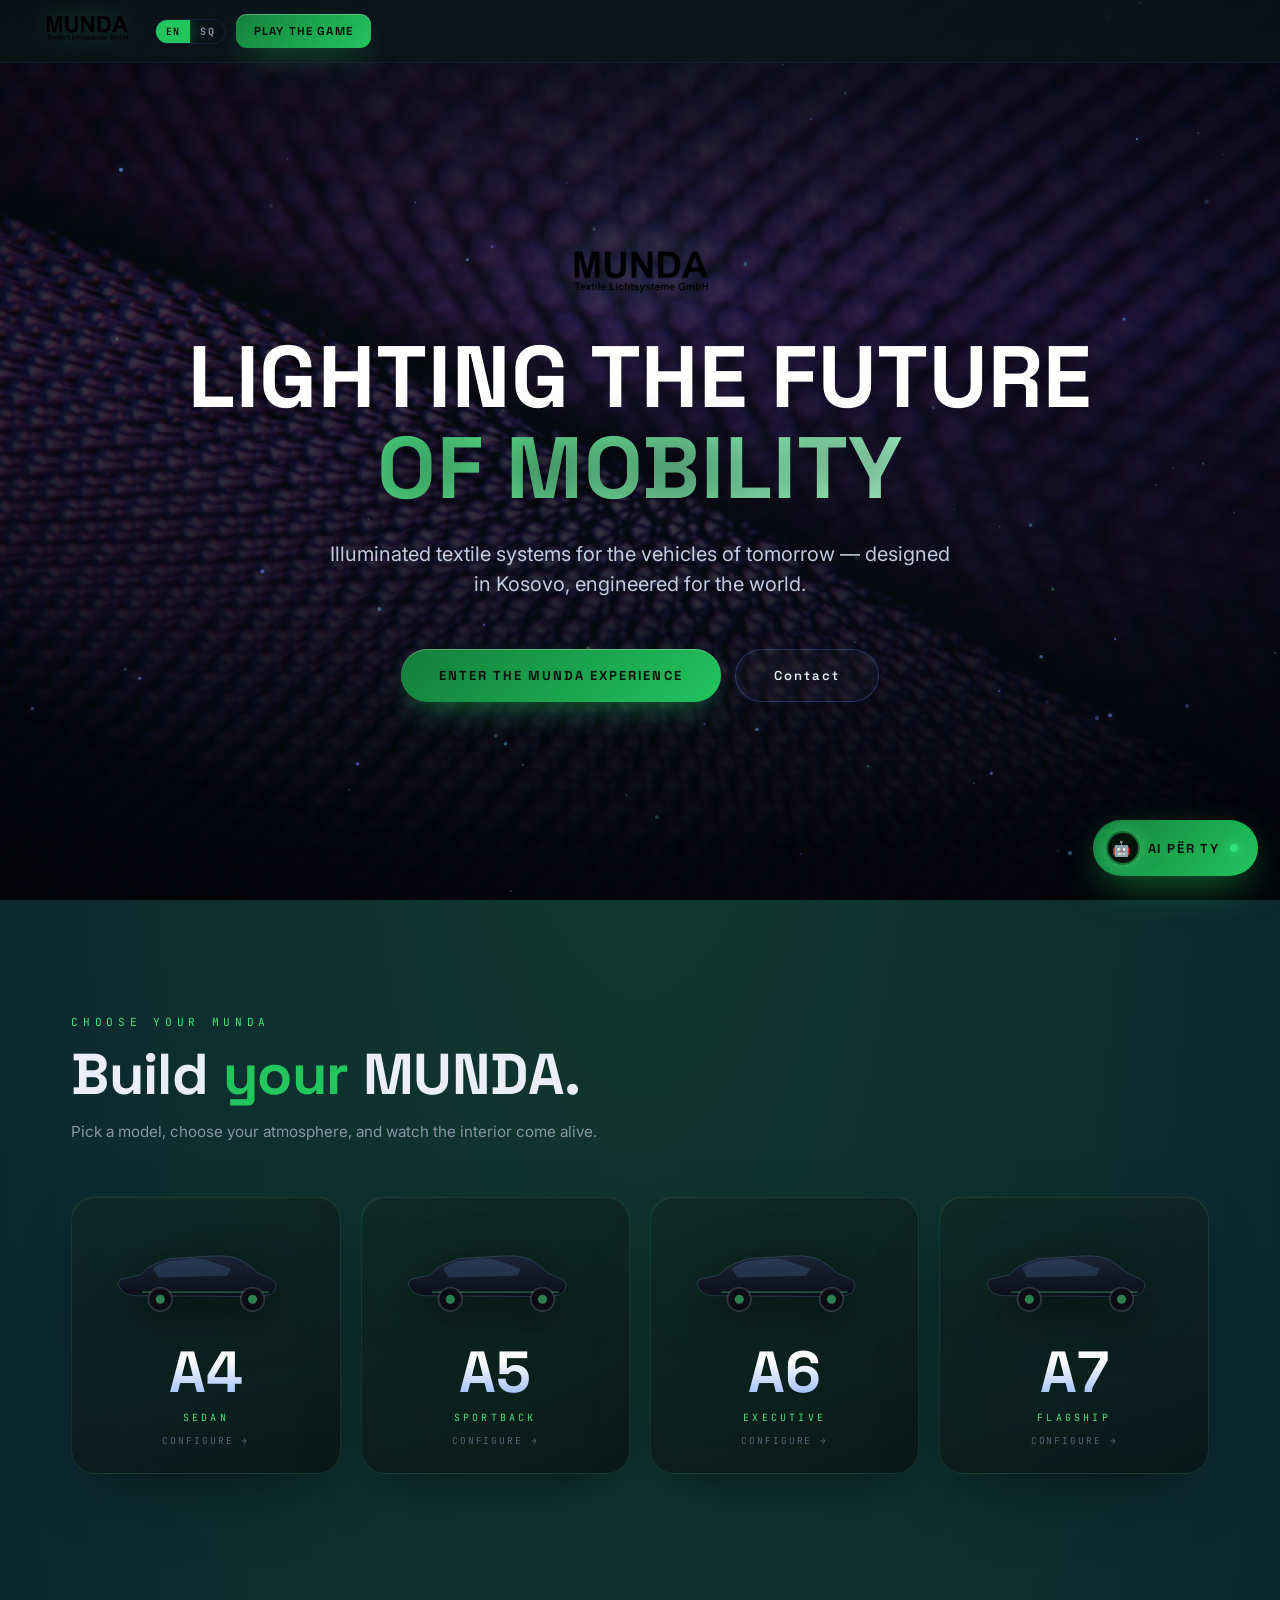
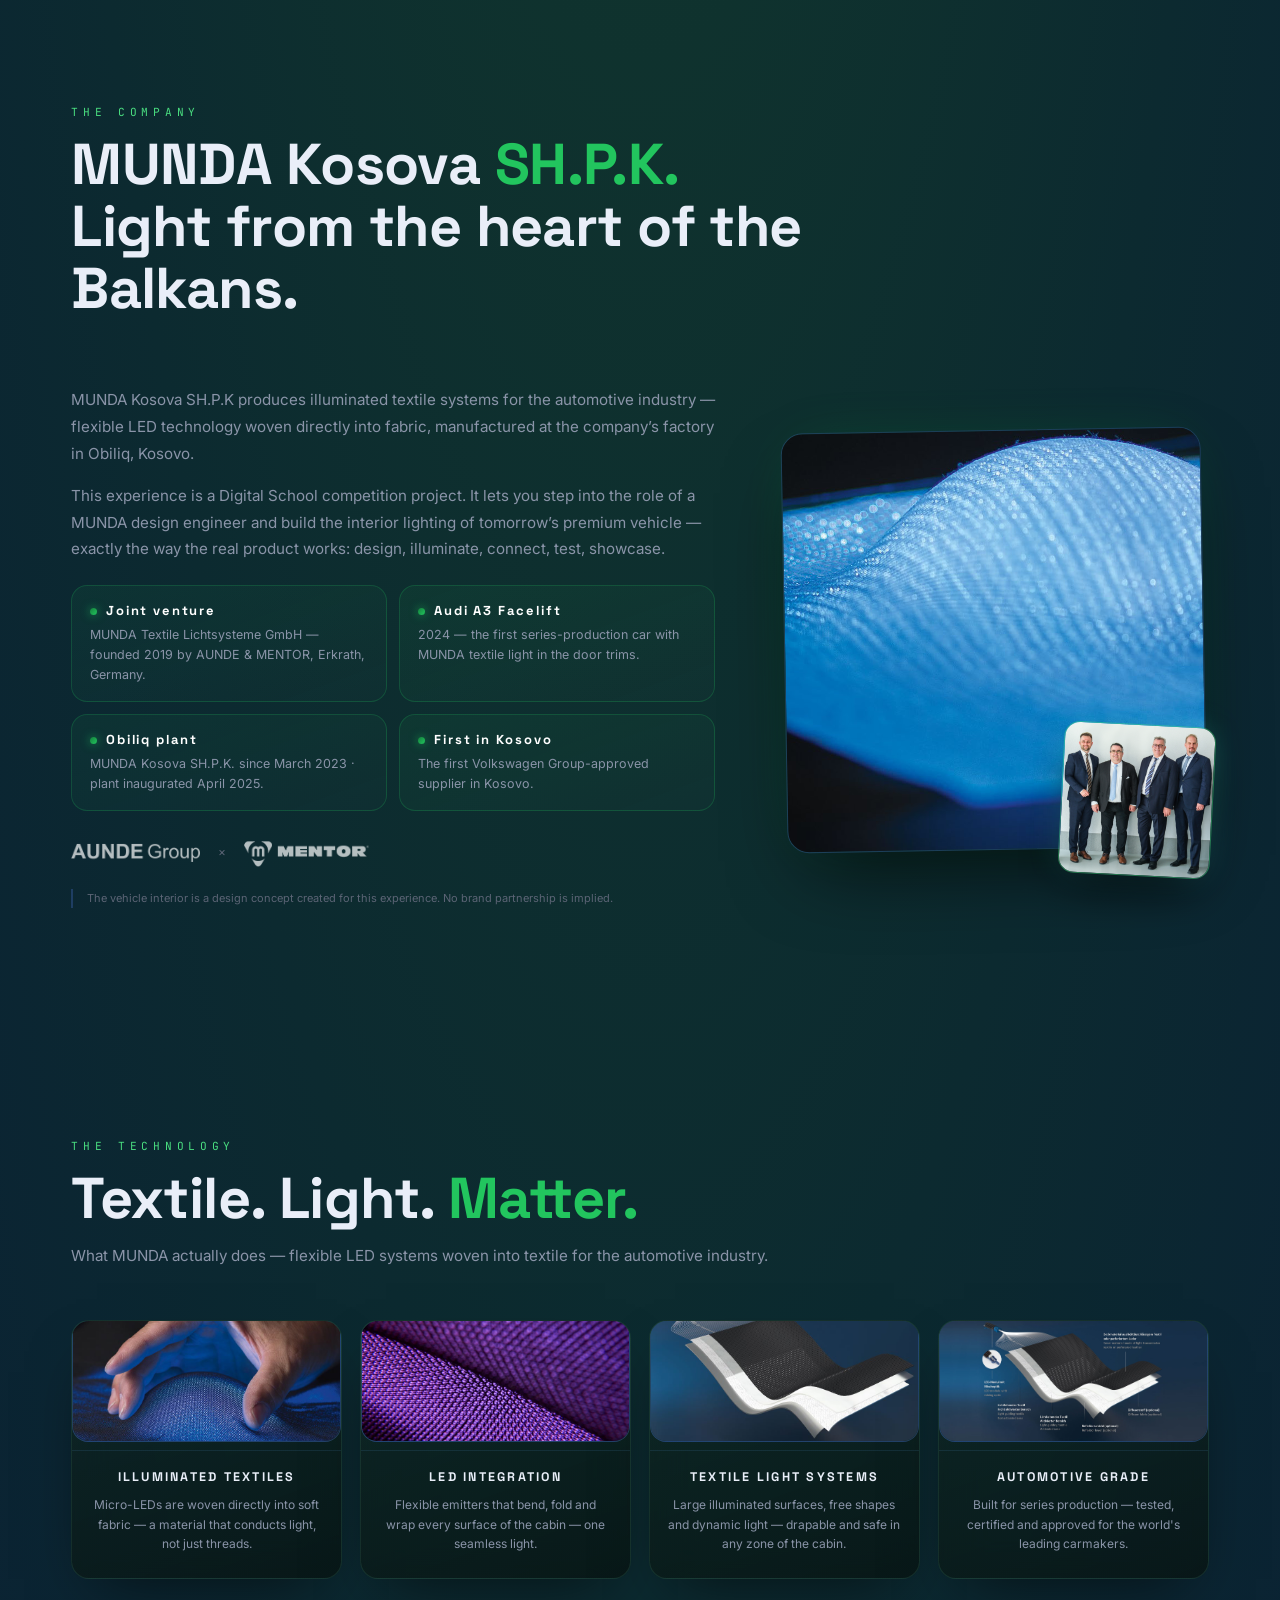
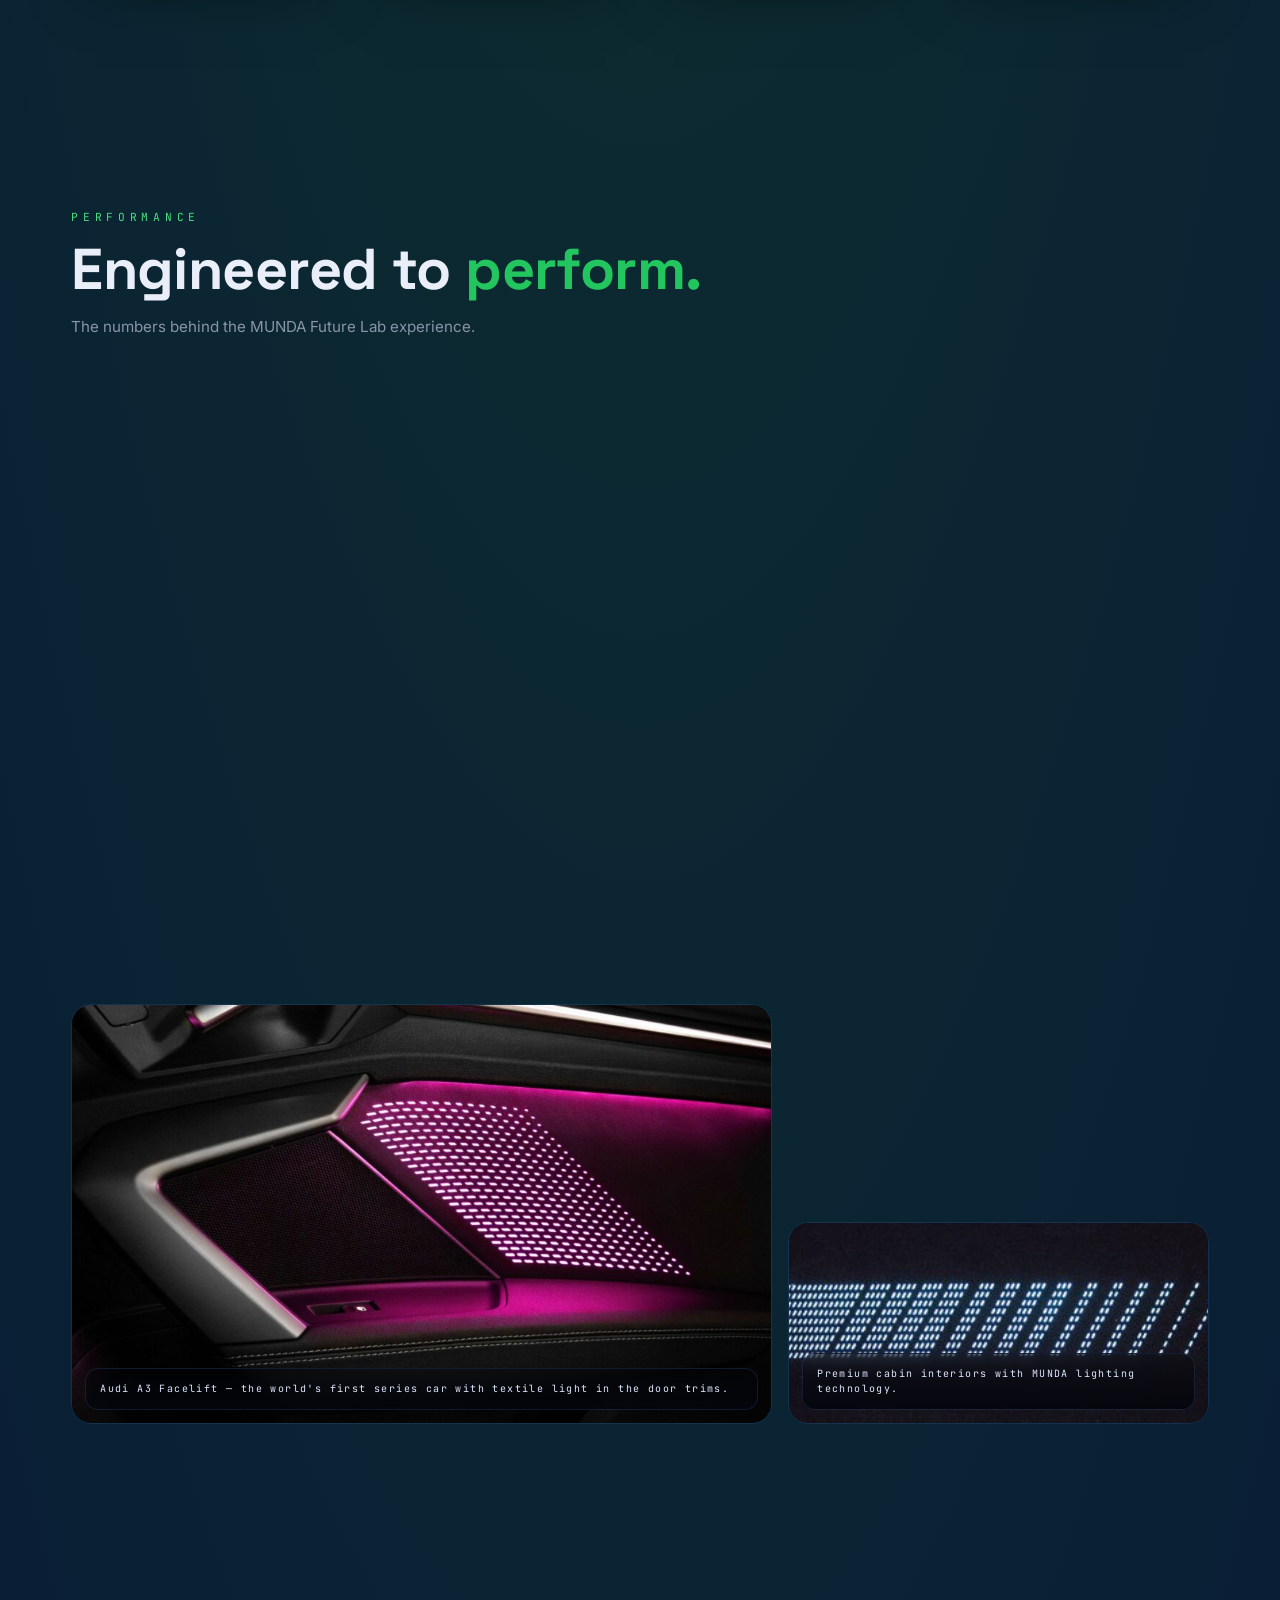
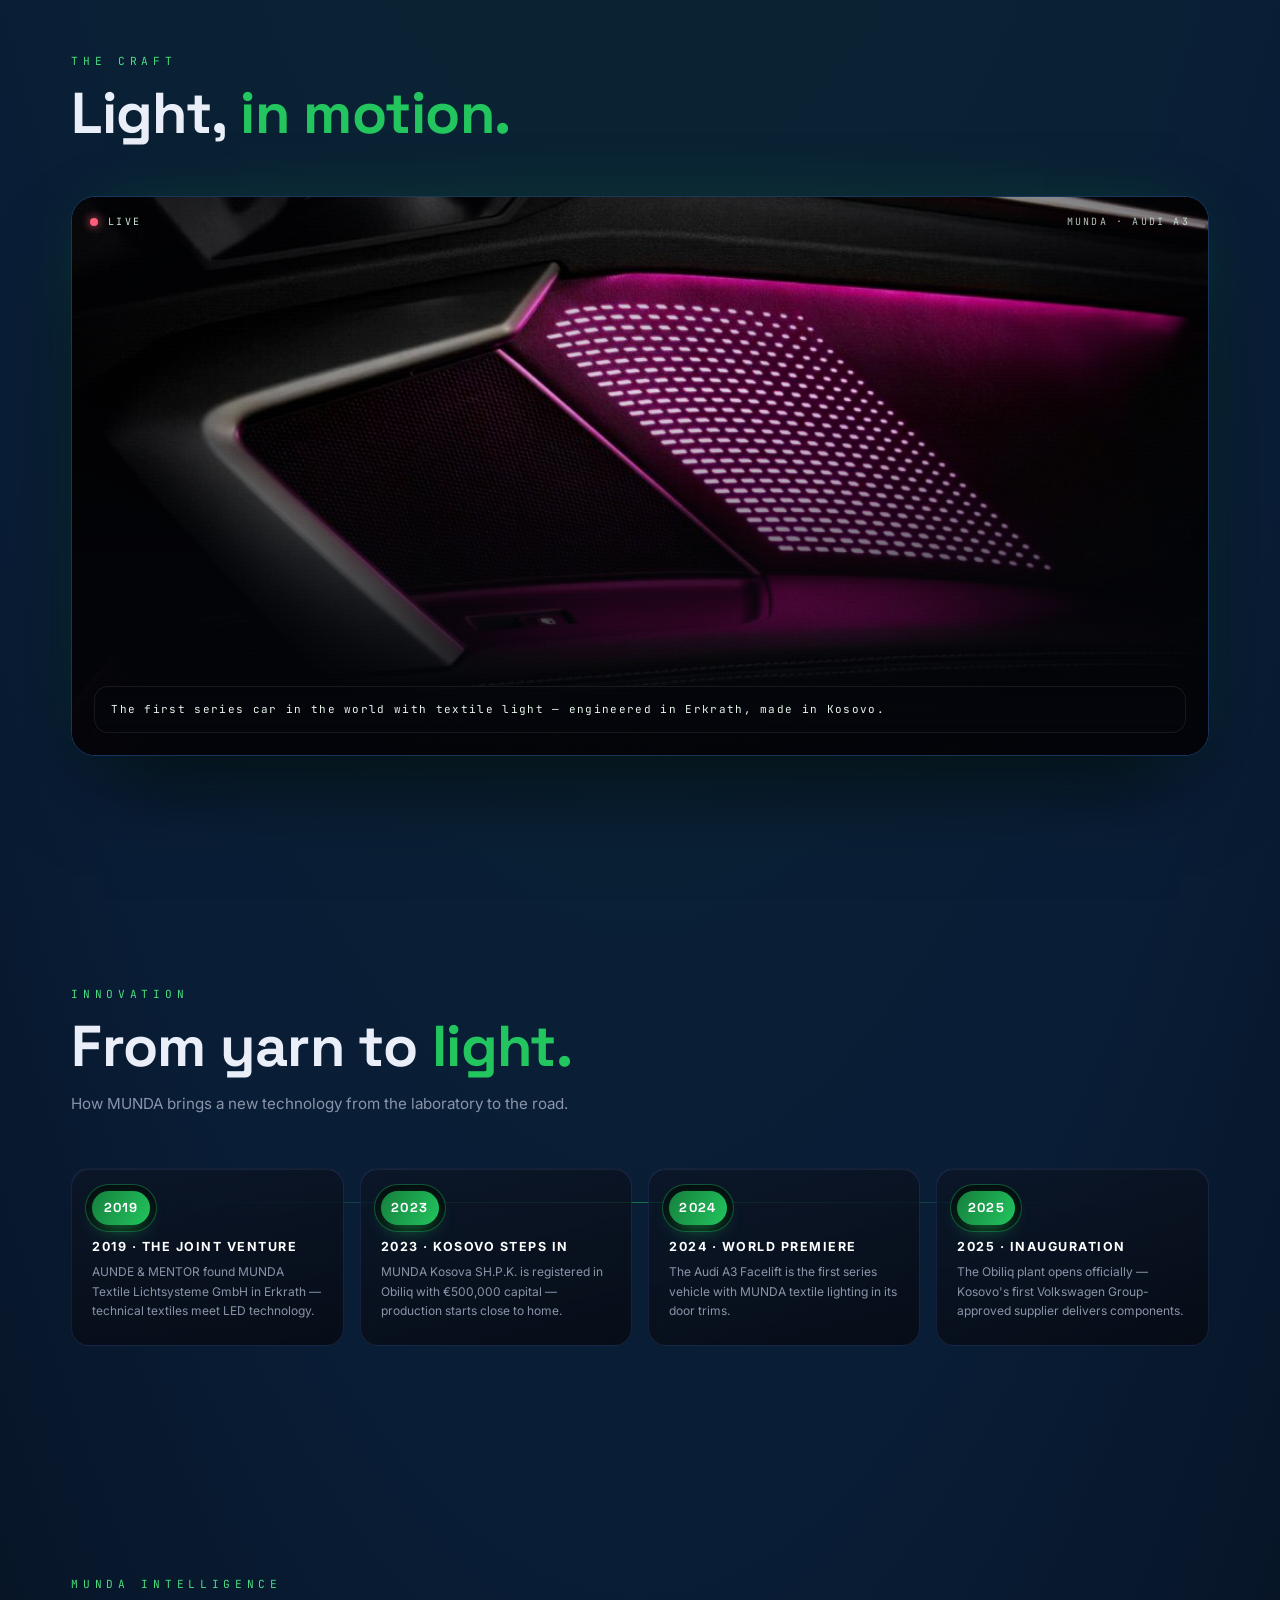
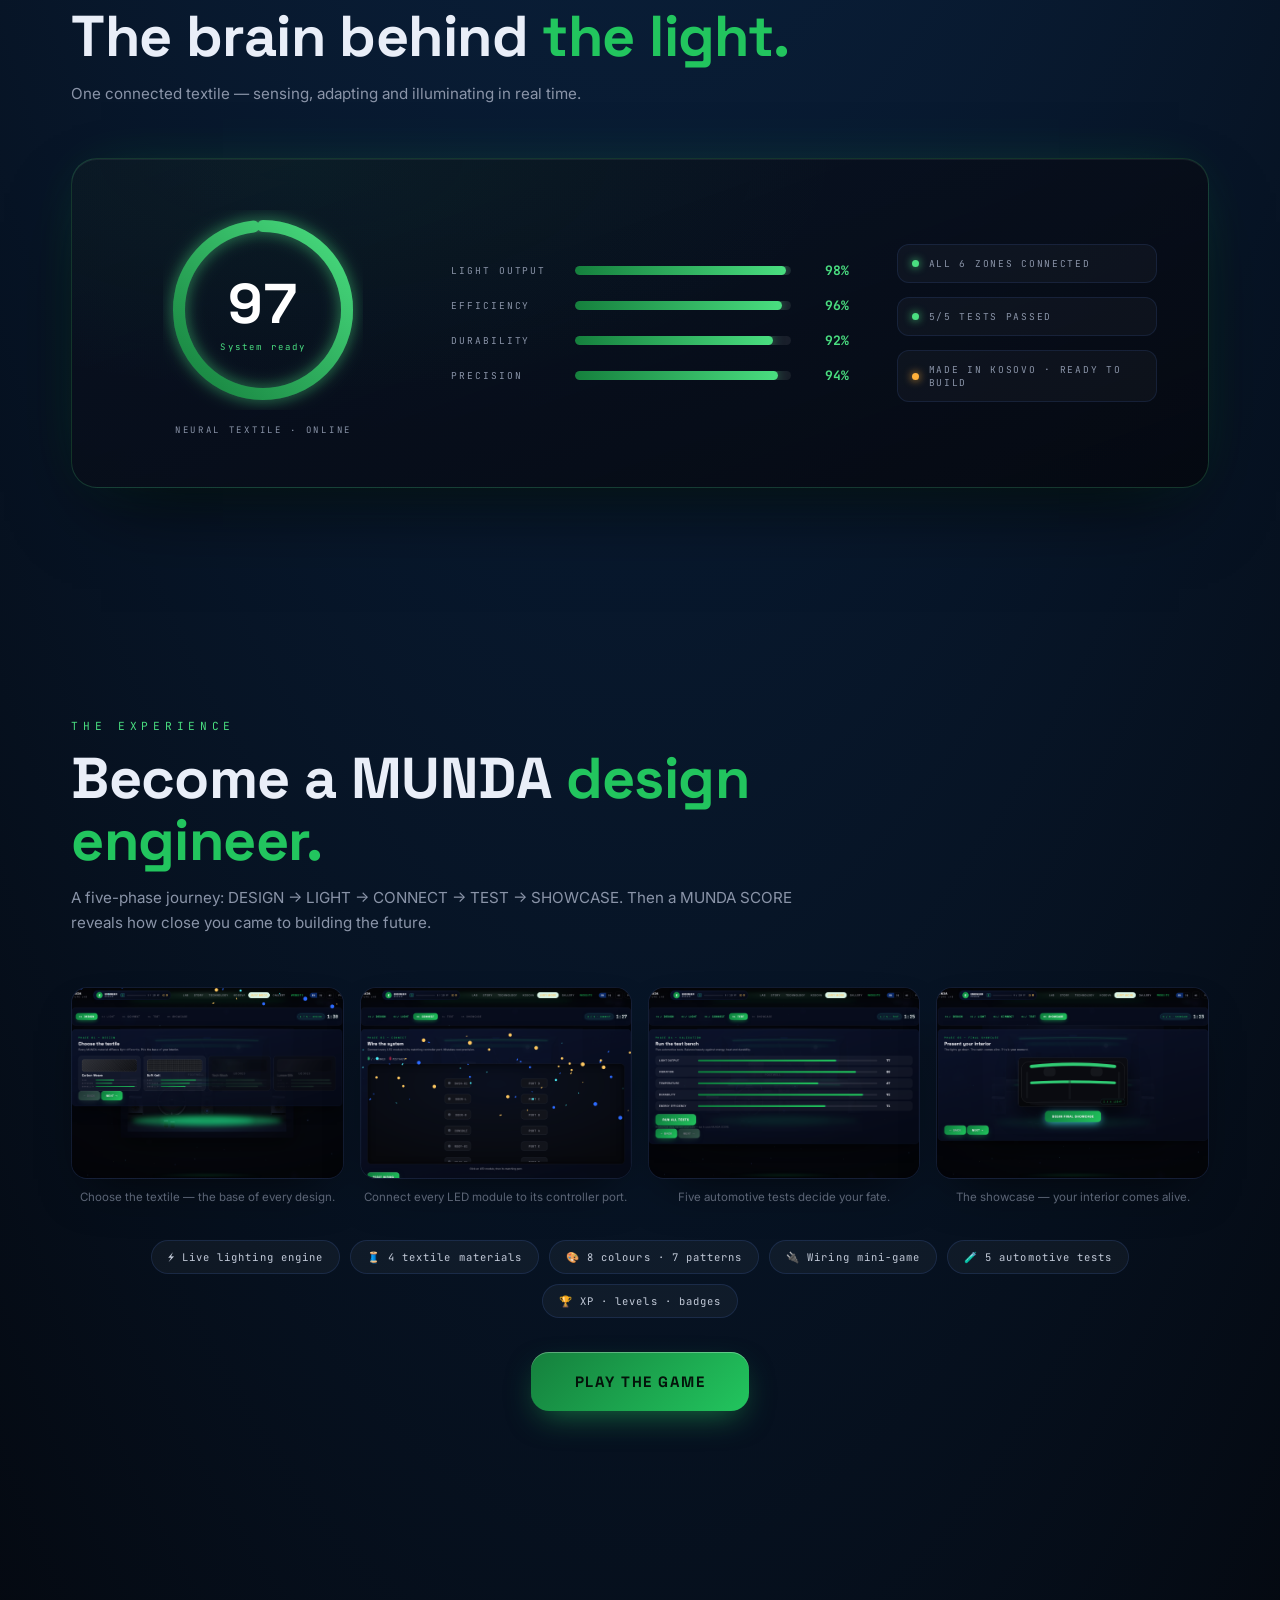
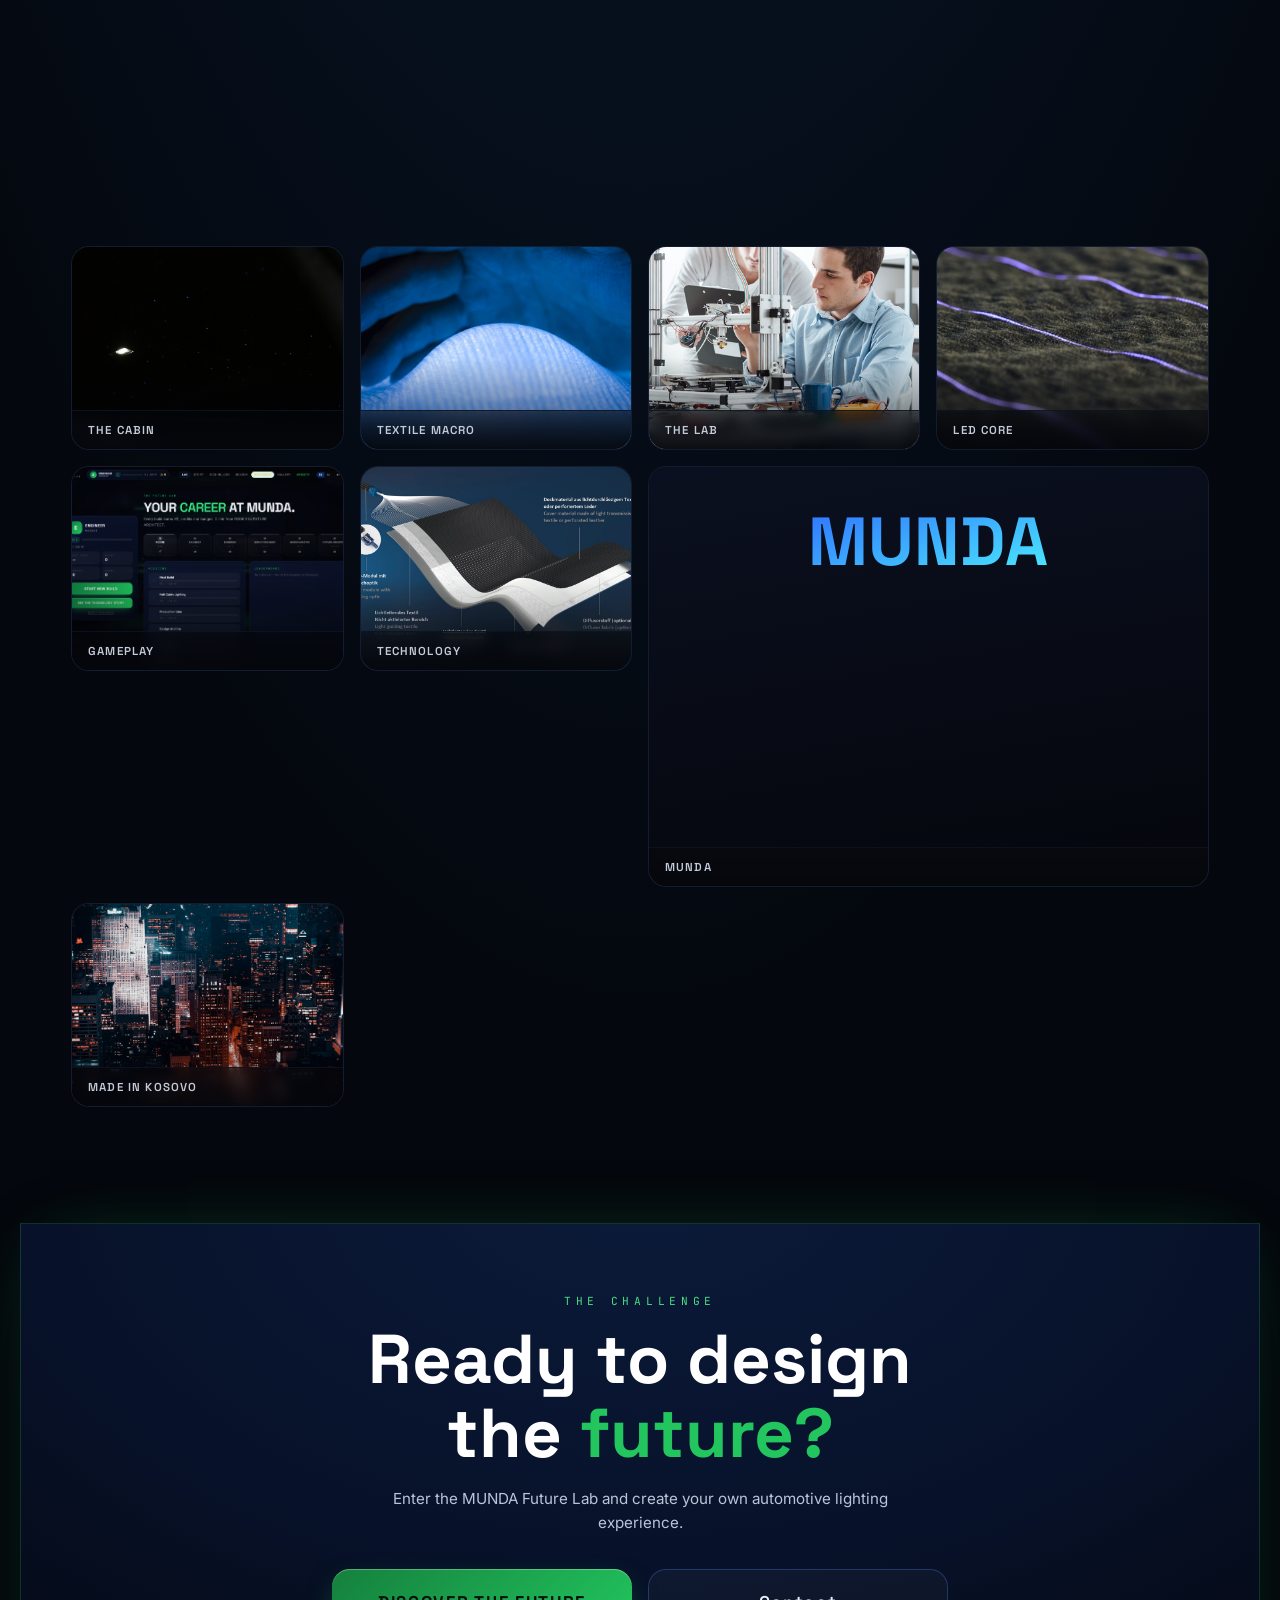
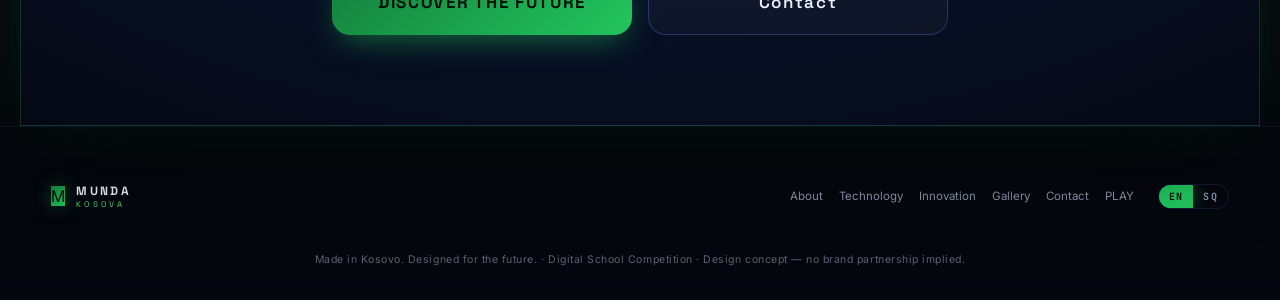
==== commit ddab1710: "a" ====
--- a/index.html
+++ b/index.html
@@ -12,10 +12,13 @@
 <link href="https://fonts.googleapis.com/css2?family=Space+Grotesk:wght@300;400;500;600;700&family=Inter:wght@300;400;500;600&family=JetBrains+Mono:wght@300;400;500;700&display=swap" rel="stylesheet">
 <link rel="stylesheet" href="css/tokens.css">
 <link rel="stylesheet" href="css/site.css">
-<link rel="stylesheet" href="css/light.css">
+<link rel="stylesheet" href="css/dark.css">
 </head>
 <body>
 
+<div class="bg-grid" aria-hidden="true"></div>
+<div class="bg-glow" aria-hidden="true"></div>
+<canvas id="bg-canvas" aria-hidden="true"></canvas>
 <div class="grain" aria-hidden="true"></div>
 <div class="vignette" aria-hidden="true"></div>
 <div id="grade" aria-hidden="true"></div>
@@ -25,14 +28,17 @@
       <stop offset="0" stop-color="#2d6bff"/>
       <stop offset="1" stop-color="#4df3ff"/>
     </linearGradient>
+    <linearGradient id="intel-grad" x1="0" y1="0" x2="1" y2="1">
+      <stop offset="0" stop-color="#15803d"/>
+      <stop offset="1" stop-color="#4ade80"/>
+    </linearGradient>
   </defs>
 </svg>
 
 <!-- ===================== MINIMAL TOP BAR ===================== -->
 <header class="site-nav" id="site-nav">
   <a class="site-brand" href="#hero">
-    <span class="brand-mark">M</span>
-    <span class="site-brand-text">MUNDA <em>KOSOVA</em></span>
+    <img class="site-logo" src="assets/photos/real-logo.png" alt="MUNDA Kosova">
   </a>
   <div class="site-nav-right">
     <div class="lang-switch" role="group" aria-label="Language">
@@ -59,7 +65,7 @@
     <h1 data-i18n="hero.title" data-i18n-html="hero.title">LIGHTING THE FUTURE<br><span class="grad">OF MOBILITY</span></h1>
     <p class="hero-sub" data-i18n="hero.sub">Illuminated textile systems for the vehicles of tomorrow — designed in Kosovo, engineered for the world.</p>
     <div class="hero-cta reveal" style="--d:.18s">
-      <a class="btn btn-primary btn-lg" href="experience.html" data-i18n="nav.playGame">PLAY THE GAME</a>
+      <a class="btn btn-primary btn-lg" href="experience.html" data-i18n="hero.enter">ENTER THE MUNDA EXPERIENCE</a>
       <a class="btn btn-ghost btn-lg" href="contact.html" data-i18n="nav.contact">Contact</a>
     </div>
   </div>
@@ -67,6 +73,219 @@
   <a class="hero-scroll" href="#munda" data-scroll aria-label="Scroll down">
     <span></span>
   </a>
+</section>
+
+<!-- ===================== 1.5 CHOOSE YOUR MUNDA — CAR CONFIGURATOR ===================== -->
+<section class="sec choose" id="choose">
+  <div class="sec-head">
+    <p class="kicker" data-i18n="cfg.kicker">CHOOSE YOUR MUNDA</p>
+    <h2 data-i18n-html="cfg.title">Build <em>your</em> MUNDA.</h2>
+    <p class="sec-sub" data-i18n="cfg.sub">Pick a model, choose your atmosphere, and watch the interior come alive.</p>
+  </div>
+
+  <svg width="0" height="0" style="position:absolute" aria-hidden="true">
+    <defs>
+      <linearGradient id="mc-grad" x1="0" y1="0" x2="0" y2="1">
+        <stop offset="0%" stop-color="#1b2436"/><stop offset="100%" stop-color="#0a0e18"/>
+      </linearGradient>
+    </defs>
+    <symbol id="mc-silhouette" viewBox="0 0 220 96">
+      <path d="M34 66 Q22 66 17 60 L14 55 Q13 51 16 48 L38 43 Q44 35 54 31 L70 25 L120 22 Q138 21 150 27 Q160 33 168 41 L182 47 Q188 50 188 54 L187 58 Q186 63 180 65 L170 67 Z" fill="url(#mc-grad)" stroke="rgba(120,160,220,.28)" stroke-width="1"/>
+      <path d="M52 36 Q59 30 69 28 L92 25 Q104 24 112 27 L138 36 L134 44 L58 46 Z" fill="rgba(120,180,255,.16)"/>
+      <path d="M40 62 L180 62" stroke="#4ade80" stroke-width="1.5" opacity=".45"/>
+      <circle cx="60" cy="70" r="13" fill="#0a0d14" stroke="rgba(255,255,255,.15)" stroke-width="2"/>
+      <circle cx="162" cy="70" r="13" fill="#0a0d14" stroke="rgba(255,255,255,.15)" stroke-width="2"/>
+      <circle cx="60" cy="70" r="5" fill="rgba(74,222,128,.55)"/>
+      <circle cx="162" cy="70" r="5" fill="rgba(74,222,128,.55)"/>
+    </symbol>
+  </svg>
+
+  <!-- STATE 1 — model selection -->
+  <div class="model-grid" id="model-grid">
+    <button class="model-card glass reveal" data-model="a4">
+      <span class="mc-car"><svg viewBox="0 0 220 96"><use href="#mc-silhouette"/></svg></span>
+      <b class="mc-name">A4</b>
+      <span class="mc-tag" data-i18n="cfg.a4t">Sedan</span>
+      <span class="mc-hint" data-i18n="cfg.pick">Configure →</span>
+    </button>
+    <button class="model-card glass reveal" data-model="a5">
+      <span class="mc-car"><svg viewBox="0 0 220 96"><use href="#mc-silhouette"/></svg></span>
+      <b class="mc-name">A5</b>
+      <span class="mc-tag" data-i18n="cfg.a5t">Sportback</span>
+      <span class="mc-hint" data-i18n="cfg.pick">Configure →</span>
+    </button>
+    <button class="model-card glass reveal" data-model="a6">
+      <span class="mc-car"><svg viewBox="0 0 220 96"><use href="#mc-silhouette"/></svg></span>
+      <b class="mc-name">A6</b>
+      <span class="mc-tag" data-i18n="cfg.a6t">Executive</span>
+      <span class="mc-hint" data-i18n="cfg.pick">Configure →</span>
+    </button>
+    <button class="model-card glass reveal" data-model="a7">
+      <span class="mc-car"><svg viewBox="0 0 220 96"><use href="#mc-silhouette"/></svg></span>
+      <b class="mc-name">A7</b>
+      <span class="mc-tag" data-i18n="cfg.a7t">Flagship</span>
+      <span class="mc-hint" data-i18n="cfg.pick">Configure →</span>
+    </button>
+  </div>
+
+  <!-- STATE 2 — configurator stage -->
+  <div class="conf-stage" id="conf-stage" hidden>
+    <button class="conf-back" id="conf-back">← <span data-i18n="cfg.back">Change model</span></button>
+
+    <!-- cinematic entrance: car exterior (approach → doors open → enter) -->
+    <div class="conf-exterior" id="conf-exterior">
+      <svg viewBox="0 0 640 360" preserveAspectRatio="xMidYMid meet" class="conf-car-ext" aria-hidden="true">
+        <defs>
+          <radialGradient id="ce-floor-g" cx="50%" cy="50%" r="50%">
+            <stop offset="0%" stop-color="rgba(74,222,128,0.16)"/><stop offset="100%" stop-color="rgba(74,222,128,0)"/>
+          </radialGradient>
+        </defs>
+        <ellipse class="ce-floor" cx="320" cy="302" rx="292" ry="36" fill="url(#ce-floor-g)"/>
+        <ellipse class="ce-floor-ring" cx="320" cy="302" rx="214" ry="22" fill="none" stroke="rgba(74,222,128,.22)" stroke-width="1.5"/>
+        <g class="ce-car">
+          <use href="#mc-silhouette" x="100" y="92" width="440" height="176"/>
+          <path class="ce-strip" d="M132 226 L508 226" fill="none" stroke="#4ade80" stroke-width="3.5" stroke-linecap="round" filter="url(#cfg-glow)"/>
+          <path class="ce-strip-halo" d="M132 226 L508 226" fill="none" stroke="#4ade80" stroke-width="14" stroke-linecap="round" opacity=".35" filter="url(#cfg-soft)"/>
+          <rect class="ce-glow" x="214" y="150" width="212" height="88" rx="12"/>
+          <g class="ce-door ce-door-l">
+            <rect x="214" y="150" width="104" height="88" rx="9"/>
+            <rect class="ce-handle" x="292" y="186" width="18" height="4" rx="2"/>
+          </g>
+          <g class="ce-door ce-door-r">
+            <rect x="322" y="150" width="104" height="88" rx="9"/>
+            <rect class="ce-handle" x="332" y="186" width="18" height="4" rx="2"/>
+          </g>
+        </g>
+      </svg>
+      <span class="conf-model" id="conf-model-ext">A4</span>
+    </div>
+
+    <!-- welcome caption -->
+    <div class="conf-welcome" id="conf-welcome"><b>WELCOME TO YOUR MUNDA</b><span>.</span></div>
+
+    <div class="conf-layout" id="conf-layout">
+      <div class="conf-car">
+        <svg id="conf-interior" viewBox="0 0 860 470" preserveAspectRatio="xMidYMid meet" role="img" aria-label="MUNDA concept interior showroom">
+          <defs>
+            <radialGradient id="cfg-bg" cx="50%" cy="34%" r="80%">
+              <stop offset="0%" stop-color="#16203a"/><stop offset="46%" stop-color="#0a0e1c"/><stop offset="100%" stop-color="#04050c"/>
+            </radialGradient>
+            <linearGradient id="cfg-glass" x1="0" y1="0" x2="0.3" y2="1">
+              <stop offset="0%" stop-color="#131d36"/><stop offset="100%" stop-color="#060a14"/>
+            </linearGradient>
+            <linearGradient id="cfg-dash" x1="0" y1="0" x2="0" y2="1">
+              <stop offset="0%" stop-color="#232936"/><stop offset="55%" stop-color="#141823"/><stop offset="100%" stop-color="#0a0c12"/>
+            </linearGradient>
+            <linearGradient id="cfg-seat" x1="0" y1="0" x2="0" y2="1">
+              <stop offset="0%" stop-color="#2c3140"/><stop offset="100%" stop-color="#12141b"/>
+            </linearGradient>
+            <linearGradient id="cfg-floor" x1="0" y1="0" x2="0" y2="1">
+              <stop offset="0%" stop-color="#0d0f16"/><stop offset="100%" stop-color="#04050b"/>
+            </linearGradient>
+            <filter id="cfg-glow" x="-60%" y="-60%" width="220%" height="220%"><feGaussianBlur stdDeviation="6"/></filter>
+            <filter id="cfg-soft" x="-80%" y="-80%" width="260%" height="260%"><feGaussianBlur stdDeviation="14"/></filter>
+            <pattern id="cfg-carbon" width="12" height="12" patternUnits="userSpaceOnUse" patternTransform="rotate(45)">
+              <rect width="12" height="12" fill="transparent"/>
+              <path d="M0 6 H12" stroke="#fff" stroke-opacity="0.10" stroke-width="1.4"/>
+              <path d="M6 0 V12" stroke="#fff" stroke-opacity="0.05" stroke-width="1"/>
+            </pattern>
+            <pattern id="cfg-knit" width="11" height="11" patternUnits="userSpaceOnUse">
+              <rect width="11" height="11" fill="transparent"/>
+              <path d="M0 8 Q5.5 1 11 8" fill="none" stroke="#fff" stroke-opacity="0.09" stroke-width="1"/>
+            </pattern>
+            <pattern id="cfg-mesh" width="13" height="13" patternUnits="userSpaceOnUse">
+              <rect width="13" height="13" fill="transparent"/>
+              <circle cx="4" cy="4" r="1" fill="#fff" fill-opacity="0.13"/>
+              <circle cx="9" cy="9" r="1" fill="#fff" fill-opacity="0.13"/>
+            </pattern>
+            <pattern id="cfg-silk" width="18" height="18" patternUnits="userSpaceOnUse">
+              <rect width="18" height="18" fill="transparent"/>
+              <path d="M2 0 V18 M8 0 V18 M14 0 V18" stroke="#fff" stroke-opacity="0.05" stroke-width="1"/>
+              <path d="M9 0 V18" stroke="#fff" stroke-opacity="0.10" stroke-width="1"/>
+            </pattern>
+          </defs>
+
+          <rect x="-40" y="-40" width="940" height="550" fill="url(#cfg-bg)"/>
+          <!-- windshield -->
+          <path d="M180 60 L680 60 L760 210 L100 210 Z" fill="url(#cfg-glass)"/>
+          <path d="M180 60 L680 60 L680 104 L180 104 Z" fill="#000" opacity="0.28"/>
+          <!-- roof ambient -->
+          <path class="cfg-strip" data-zone="roof" d="M210 82 Q430 64 650 82" fill="none" stroke="#4ade80" stroke-width="5" stroke-linecap="round"/>
+          <path class="cfg-halo" data-zone="roof" d="M210 82 Q430 64 650 82" fill="none" stroke="#4ade80" stroke-width="20" stroke-linecap="round" filter="url(#cfg-soft)"/>
+          <!-- A pillars -->
+          <path d="M100 210 L180 60 L200 60 L130 210 Z" fill="#0a0c11"/>
+          <path d="M760 210 L680 60 L660 60 L740 210 Z" fill="#0a0c11"/>
+          <!-- dashboard -->
+          <path d="M70 210 L790 210 L840 320 L20 320 Z" fill="url(#cfg-dash)"/>
+          <path d="M70 210 L790 210 L840 226 L20 226 Z" fill="#fff" opacity="0.05"/>
+          <path class="cfg-strip" data-zone="dash" d="M110 252 Q430 234 750 252" fill="none" stroke="#4ade80" stroke-width="5" stroke-linecap="round"/>
+          <path class="cfg-halo" data-zone="dash" d="M110 252 Q430 234 750 252" fill="none" stroke="#4ade80" stroke-width="20" stroke-linecap="round" filter="url(#cfg-soft)"/>
+          <!-- centre screen -->
+          <rect x="380" y="222" width="100" height="40" rx="7" fill="#0a0c12" stroke="#262b36" stroke-width="1.4"/>
+          <rect class="cfg-screen" x="384" y="226" width="92" height="32" rx="5" fill="url(#cfg-glass)"/>
+          <rect class="cfg-power" x="390" y="232" width="46" height="4" rx="2" fill="#4ade80"/>
+          <!-- seats -->
+          <path d="M210 220 Q210 260 210 300 L210 340 L300 340 L300 300 Q300 260 300 220 Q255 210 210 220 Z" fill="url(#cfg-seat)"/>
+          <path d="M560 220 Q560 260 560 300 L560 340 L650 340 L650 300 Q650 260 650 220 Q605 210 560 220 Z" fill="url(#cfg-seat)"/>
+          <path class="cfg-strip" data-zone="seat" d="M216 268 Q255 258 294 268" fill="none" stroke="#4ade80" stroke-width="4" stroke-linecap="round"/>
+          <path class="cfg-strip" data-zone="seat" d="M566 268 Q605 258 644 268" fill="none" stroke="#4ade80" stroke-width="4" stroke-linecap="round"/>
+          <!-- doors -->
+          <path d="M20 210 L100 210 L100 400 L20 400 Z" fill="#0b0d14"/>
+          <path d="M840 210 L760 210 L760 400 L840 400 Z" fill="#0b0d14"/>
+          <path class="cfg-strip" data-zone="door" d="M56 240 L56 372" fill="none" stroke="#4ade80" stroke-width="4" stroke-linecap="round"/>
+          <path class="cfg-strip" data-zone="door" d="M804 240 L804 372" fill="none" stroke="#4ade80" stroke-width="4" stroke-linecap="round"/>
+          <!-- floor -->
+          <rect x="20" y="400" width="820" height="60" fill="url(#cfg-floor)"/>
+          <ellipse class="cfg-halo" data-zone="floor" cx="430" cy="418" rx="340" ry="26" fill="#4ade80" filter="url(#cfg-soft)"/>
+          <!-- material overlay -->
+          <g id="cfg-material" opacity="0.5">
+            <path d="M70 210 L790 210 L840 320 L20 320 Z" fill="url(#cfg-carbon)"/>
+            <path d="M210 220 Q210 260 210 300 L210 340 L300 340 L300 300 Q300 260 300 220 Q255 210 210 220 Z" fill="url(#cfg-carbon)"/>
+            <path d="M560 220 Q560 260 560 300 L560 340 L650 340 L650 300 Q650 260 650 220 Q605 210 560 220 Z" fill="url(#cfg-carbon)"/>
+          </g>
+        </svg>
+        <span class="conf-model" id="conf-model">A4</span>
+      </div>
+
+      <div class="conf-panel glass" id="conf-panel">
+        <div class="conf-group">
+          <span class="group-label" data-i18n="cfg.atmos">Choose your atmosphere</span>
+          <div class="conf-atmos">
+            <button class="atmos-btn" data-atmos="pure"><i style="--a:#eaf2ff"></i>PURE</button>
+            <button class="atmos-btn" data-atmos="sport"><i style="--a:#ff2d55"></i>SPORT</button>
+            <button class="atmos-btn" data-atmos="luxury"><i style="--a:#e8c87a"></i>LUXURY</button>
+            <button class="atmos-btn active" data-atmos="future"><i style="--a:#4ade80"></i>FUTURE</button>
+          </div>
+        </div>
+        <div class="conf-group">
+          <span class="group-label" data-i18n="cfg.color">Ambient colour</span>
+          <div class="conf-swatches">
+            <button class="conf-swatch" data-color="#ff2d55" style="--c:#ff2d55" aria-label="Red"></button>
+            <button class="conf-swatch" data-color="#2d6bff" style="--c:#2d6bff" aria-label="Blue"></button>
+            <button class="conf-swatch" data-color="#4df3ff" style="--c:#4df3ff" aria-label="Cyan"></button>
+            <button class="conf-swatch" data-color="#9a4dff" style="--c:#9a4dff" aria-label="Purple"></button>
+            <button class="conf-swatch active" data-color="#4ade80" style="--c:#4ade80" aria-label="Green"></button>
+            <button class="conf-swatch" data-color="#e8c87a" style="--c:#e8c87a" aria-label="Gold"></button>
+            <button class="conf-swatch" data-color="#ffffff" style="--c:#ffffff" aria-label="White"></button>
+          </div>
+        </div>
+        <div class="conf-group">
+          <span class="group-label" data-i18n="cfg.material">Interior material</span>
+          <div class="conf-mats">
+            <button class="conf-mat active" data-mat="carbon">CARBON</button>
+            <button class="conf-mat" data-mat="knit">KNIT</button>
+            <button class="conf-mat" data-mat="mesh">MESH</button>
+            <button class="conf-mat" data-mat="silk">SILK</button>
+          </div>
+        </div>
+        <div class="conf-group">
+          <span class="group-label" data-i18n="cfg.features">MUNDA can install</span>
+          <ul class="conf-features" id="conf-features"></ul>
+        </div>
+        <a class="btn btn-primary btn-xl" href="experience.html" data-i18n="cfg.enter">ENTER INTERIOR</a>
+      </div>
+    </div>
+  </div>
 </section>
 
 <!-- ===================== 2. MUNDA — WHO WE ARE ===================== -->
@@ -153,6 +372,33 @@
   </div>
 </section>
 
+<!-- ===================== 3.5 PERFORMANCE — ANIMATED NUMBERS ===================== -->
+<section class="sec" id="performance">
+  <div class="sec-head">
+    <p class="kicker" data-i18n="perf.kicker">PERFORMANCE</p>
+    <h2 data-i18n-html="perf.title">Engineered to <em>perform.</em></h2>
+    <p class="sec-sub" data-i18n="perf.sub">The numbers behind the MUNDA Future Lab experience.</p>
+  </div>
+  <div class="perf-grid">
+    <div class="perf-stat glass reveal">
+      <b class="perf-num" data-count="6">0</b>
+      <span data-i18n="perf.n1">Interior light zones</span>
+    </div>
+    <div class="perf-stat glass reveal">
+      <b class="perf-num" data-count="8">0</b>
+      <span data-i18n="perf.n2">Colours · 7 patterns</span>
+    </div>
+    <div class="perf-stat glass reveal">
+      <b class="perf-num" data-count="5">0</b>
+      <span data-i18n="perf.n3">Automotive tests</span>
+    </div>
+    <div class="perf-stat glass reveal">
+      <b class="perf-num" data-count="100" data-suffix="%">0</b>
+      <span data-i18n="perf.n4">MUNDA Score max</span>
+    </div>
+  </div>
+</section>
+
 <!-- ===================== 4. AUTOMOTIVE — REAL INTERIORS ===================== -->
 <section class="sec" id="automotive">
   <div class="sec-head">
@@ -177,6 +423,23 @@
   </div>
 </section>
 
+<!-- ===================== 4.5 CINEMATIC VISUAL ===================== -->
+<section class="sec" id="cine">
+  <div class="sec-head">
+    <p class="kicker" data-i18n="cine.kicker">THE CRAFT</p>
+    <h2 data-i18n-html="cine.title">Light, <em>in motion.</em></h2>
+  </div>
+  <div class="cine-frame reveal">
+    <img class="cine-photo" src="assets/photos/real-audi-a3.jpg" alt="MUNDA textile light in motion — Audi A3" loading="lazy">
+    <div class="cine-overlay" aria-hidden="true"></div>
+    <div class="cine-hud" aria-hidden="true">
+      <span class="cine-dot"></span><span data-i18n="cine.live">Live</span>
+      <span class="cine-time">MUNDA · AUDI A3</span>
+    </div>
+    <p class="cine-caption" data-i18n="cine.cap">The world's first series car with textile light — engineered in Erkrath, made in Kosovo.</p>
+  </div>
+</section>
+
 <!-- ===================== 5. INNOVATION — TIMELINE ===================== -->
 <section class="sec" id="innovation">
   <div class="sec-head">
@@ -205,6 +468,38 @@
       <span class="tl-year">2025</span>
       <b data-i18n="innov.y4t">Inauguration</b>
       <p data-i18n="innov.y4d">The Obiliq plant opens officially — Kosovo's first Volkswagen Group-approved supplier delivers components.</p>
+    </div>
+  </div>
+</section>
+
+<!-- ===================== 5.5 MUNDA INTELLIGENCE — FUTURISTIC DASHBOARD ===================== -->
+<section class="sec" id="intelligence">
+  <div class="sec-head">
+    <p class="kicker" data-i18n="intel.kicker">MUNDA INTELLIGENCE</p>
+    <h2 data-i18n-html="intel.title">The brain behind <em>the light.</em></h2>
+    <p class="sec-sub" data-i18n="intel.sub">One connected textile — sensing, adapting and illuminating in real time.</p>
+  </div>
+  <div class="intel-dash reveal">
+    <div class="intel-core">
+      <div class="intel-ring">
+        <svg viewBox="0 0 200 200" aria-hidden="true">
+          <circle class="ir-track" cx="100" cy="100" r="84"/>
+          <circle class="ir-arc" cx="100" cy="100" r="84"/>
+        </svg>
+        <div class="intel-ring-mid"><b id="intel-core-num">0</b><span data-i18n="intel.ready">System ready</span></div>
+      </div>
+      <p class="intel-core-label" data-i18n="intel.online">Neural textile · online</p>
+    </div>
+    <div class="intel-bars">
+      <div class="intel-bar"><span data-i18n="intel.b1">Light output</span><div class="ib-track"><i data-w="98"></i></div><b>98%</b></div>
+      <div class="intel-bar"><span data-i18n="intel.b2">Efficiency</span><div class="ib-track"><i data-w="96"></i></div><b>96%</b></div>
+      <div class="intel-bar"><span data-i18n="intel.b3">Durability</span><div class="ib-track"><i data-w="92"></i></div><b>92%</b></div>
+      <div class="intel-bar"><span data-i18n="intel.b4">Precision</span><div class="ib-track"><i data-w="94"></i></div><b>94%</b></div>
+    </div>
+    <div class="intel-status">
+      <div class="intel-status-row"><span class="is-dot"></span><span data-i18n="intel.s1">All 6 zones connected</span></div>
+      <div class="intel-status-row"><span class="is-dot"></span><span data-i18n="intel.s2">5/5 tests passed</span></div>
+      <div class="intel-status-row"><span class="is-dot warn"></span><span data-i18n="intel.s3">Made in Kosovo · ready to build</span></div>
     </div>
   </div>
 </section>
--- a/css/dark.css
+++ b/css/dark.css
@@ -0,0 +1,570 @@
+/* =====================================================================
+   MUNDA — DARK PREMIUM THEME (website)
+   ---------------------------------------------------------------------
+   Deep black/navy background · green neon accent (subtle, not RGB).
+   Glassmorphism cards with neon borders, neon button hovers, animated
+   background grid + particles, futuristic MUNDA INTELLIGENCE dashboard.
+   Loads AFTER tokens.css + site.css (replaces css/light.css).
+   ===================================================================== */
+
+:root{
+  /* ---- surfaces: deep black/navy ---- */
+  --bg:#0b2319;
+  --bg-2:#0e2d20;
+  --bg-3:#123a2a;
+  --surface:rgba(255,255,255,0.035);
+  --surface-2:rgba(255,255,255,0.07);
+  --surface-3:rgba(255,255,255,0.11);
+  --glass:rgba(14,36,30,0.6);
+  --glass-2:rgba(16,42,36,0.8);
+  --border:rgba(90,140,255,0.14);
+  --border-soft:rgba(90,140,255,0.08);
+  --border-strong:rgba(90,140,255,0.24);
+
+  /* ---- ink: light on dark ---- */
+  --ink:#e9eef8;
+  --ink-dim:#c3cbd9;
+  --muted:#8a94a8;
+  --faint:#5b6475;
+  --ghost:#333b4a;
+
+  /* ---- brand: deep navy + green neon ---- */
+  --brand:#0b2a6b;
+  --brand-deep:#081d4d;
+  --brand-soft:rgba(11,42,107,0.28);
+  --accent:#22c55e;          /* MUNDA green */
+  --accent-2:#e9fff1;
+  --cyan:#4ade80;            /* bright green for kickers/labels */
+  --gold:#4ade80;
+  --gold-deep:#15803d;
+  --danger:#ff5d7a;
+  --success:#4ade80;
+  --warn:#ffb03a;
+
+  --grad-brand:linear-gradient(135deg,#15803d,#22c55e);
+  --grad-gold:linear-gradient(135deg,#15803d,#4ade80);
+  --grad-surface:linear-gradient(160deg,rgba(255,255,255,0.05),rgba(255,255,255,0.01));
+  --grad-fade:linear-gradient(180deg,transparent,rgba(3,5,10,0.92));
+
+  --shadow-sm:0 4px 14px rgba(0,0,0,0.5);
+  --shadow:0 18px 46px rgba(0,0,0,0.6);
+  --shadow-lg:0 34px 90px rgba(0,0,0,0.7);
+  --glow:0 0 24px -4px rgba(34,197,94,0.4);
+  --glow-brand:0 0 28px -6px rgba(34,197,94,0.45);
+  --neon:0 0 0 1px rgba(34,197,94,0.5),0 0 24px -2px rgba(34,197,94,0.5);
+}
+
+html{scroll-behavior:smooth}
+body{
+  background:
+    radial-gradient(130% 100% at 50% -8%,#143f2b 0%,#0c2a30 40%,#091d36 72%,#04070d 100%);
+  color:var(--ink);
+}
+::selection{background:rgba(34,197,94,0.28);color:#fff}
+
+/* ---------- background: grid + glow ---------- */
+.bg-grid{
+  position:fixed;inset:0;z-index:0;pointer-events:none;
+  background-image:
+    linear-gradient(rgba(90,140,255,0.05) 1px,transparent 1px),
+    linear-gradient(90deg,rgba(90,140,255,0.05) 1px,transparent 1px);
+  background-size:56px 56px;
+  -webkit-mask-image:radial-gradient(80% 60% at 50% 20%,#000 0%,transparent 100%);
+  mask-image:radial-gradient(80% 60% at 50% 20%,#000 0%,transparent 100%);
+}
+.bg-glow{
+  position:fixed;inset:0;z-index:0;pointer-events:none;
+  background:
+    radial-gradient(46% 36% at 50% 0%,rgba(34,197,94,0.13),transparent 70%),
+    radial-gradient(34% 32% at 10% 92%,rgba(28,80,170,0.30),transparent 70%),
+    radial-gradient(34% 32% at 90% 88%,rgba(34,197,94,0.07),transparent 70%);
+}
+#bg-canvas{position:fixed;inset:0;z-index:1;pointer-events:none;opacity:.85}
+
+/* overlays */
+.grain{opacity:.05;mix-blend-mode:overlay}
+.vignette{background:radial-gradient(120% 90% at 50% 40%,transparent 58%,rgba(0,0,0,0.38) 100%);opacity:.65}
+#grade{opacity:.4;background:linear-gradient(165deg,rgba(34,197,94,.05),rgba(26,40,72,.12) 48%,rgba(11,42,107,.07))}
+#grade::after{background:radial-gradient(120% 95% at 50% 42%,transparent 62%,rgba(8,14,30,.34))}
+
+/* ---------- top bar ---------- */
+.site-nav{
+  background:rgba(10,28,22,.5);backdrop-filter:blur(16px) saturate(1.3);
+  border-bottom:1px solid var(--border-soft);
+}
+.site-nav.scrolled{
+  background:rgba(10,28,22,.82);backdrop-filter:blur(20px) saturate(1.4);
+  box-shadow:0 12px 40px -18px rgba(0,0,0,.6),inset 0 -1px 0 rgba(90,140,255,.06);
+}
+.site-brand-text em{color:var(--cyan)}
+.lang-switch button.active{background:var(--accent);color:#04130a;box-shadow:0 0 18px -2px rgba(34,197,94,.6)}
+
+/* ---------- hero: dark cinematic + neon green ---------- */
+.hero-photo{opacity:.72;filter:saturate(1.15) brightness(.68) contrast(1.08)}
+.hero-svg::after{
+  background:
+    radial-gradient(78% 70% at 50% 38%,rgba(4,6,12,.16),rgba(4,6,12,.58) 72%,rgba(3,4,9,.9)),
+    linear-gradient(180deg,rgba(4,6,12,.6),transparent 36%,rgba(4,6,12,.42) 68%,rgba(3,4,9,.95));
+}
+.hero h1{color:#fff;text-shadow:0 2px 48px rgba(0,0,0,.7)}
+.hero h1 .grad{background:linear-gradient(120deg,#4ade80,#a7f3c9);-webkit-background-clip:text;background-clip:text;color:transparent}
+.hero-sub{color:rgba(226,235,255,.86)}
+.hero-kicker{color:#4ade80}
+.hero-kicker::before,.hero-kicker::after{background:linear-gradient(90deg,transparent,#4ade80)}
+.hero-kicker::after{background:linear-gradient(90deg,#4ade80,transparent)}
+.hero-logo{filter:drop-shadow(0 0 28px rgba(74,222,128,.25))}
+.hero-scroll{border-color:rgba(74,222,128,.4)}
+.hero-scroll span{background:#4ade80;box-shadow:0 0 10px rgba(74,222,128,.8)}
+
+/* ---------- buttons: green neon ---------- */
+.btn-primary{
+  background:linear-gradient(135deg,#15803d,#22c55e);
+  color:#04130a;font-weight:700;
+  box-shadow:0 12px 32px -10px rgba(34,197,94,.55),inset 0 1px 0 rgba(255,255,255,.3);
+}
+.btn-primary:hover{
+  transform:translateY(-2px);
+  box-shadow:0 0 0 1px rgba(74,222,128,.55),0 0 30px -2px rgba(34,197,94,.65),0 16px 44px -10px rgba(34,197,94,.7);
+  filter:brightness(1.06);
+}
+.btn-ghost{
+  background:rgba(255,255,255,.03);color:var(--ink);
+  border-color:rgba(90,140,255,.28);
+}
+.btn-ghost:hover{border-color:#4ade80;color:#4ade80;background:rgba(34,197,94,.08);box-shadow:0 0 20px -4px rgba(34,197,94,.4)}
+.btn-pulse{animation:pulseGlow 2.6s ease-in-out infinite}
+@keyframes pulseGlow{
+  0%,100%{box-shadow:0 0 30px -6px rgba(34,197,94,.5)}
+  50%{box-shadow:0 0 54px -2px rgba(34,197,94,.8)}
+}
+
+/* ---------- glassmorphism cards + neon border ---------- */
+.glass,.sec .glass,.glass.card{
+  background:linear-gradient(160deg,rgba(18,40,34,.66),rgba(9,20,18,.8));
+  border:1px solid rgba(80,160,130,.16);
+  backdrop-filter:blur(18px) saturate(1.25);
+  -webkit-backdrop-filter:blur(18px) saturate(1.25);
+  box-shadow:inset 0 1px 0 rgba(255,255,255,.08),0 26px 60px -26px rgba(0,0,0,.6);
+  transition:border-color .35s var(--ease),box-shadow .35s var(--ease),transform .35s var(--ease);
+}
+.glass:hover{border-color:rgba(74,222,128,.42);box-shadow:inset 0 1px 0 rgba(255,255,255,.08),0 26px 60px -26px rgba(0,0,0,.8),0 0 34px -8px rgba(34,197,94,.3)}
+
+/* technology cards */
+.tech-card{background:linear-gradient(170deg,rgba(12,18,32,.7),rgba(6,9,16,.9));border-color:rgba(90,140,255,.14)}
+.tech-card h3{color:var(--ink)}
+.tech-card p{color:var(--muted)}
+.tech-card:hover{border-color:rgba(74,222,128,.45);box-shadow:0 26px 54px -18px rgba(0,0,0,.7),0 0 34px -10px rgba(34,197,94,.35)}
+.tc-vis{border-bottom-color:rgba(90,140,255,.1);background:linear-gradient(180deg,rgba(34,197,94,.04),transparent)}
+
+/* ---------- about / facts ---------- */
+.af{
+  background:linear-gradient(160deg,rgba(34,197,94,.07),rgba(255,255,255,.01));
+  border-color:rgba(34,197,94,.22);
+}
+.af:hover{border-color:rgba(74,222,128,.5);box-shadow:0 14px 34px -14px rgba(0,0,0,.7),0 0 26px -8px rgba(34,197,94,.4)}
+.af b{color:#fff}
+.af b::before{background:linear-gradient(135deg,#15803d,#22c55e);box-shadow:0 0 10px rgba(34,197,94,.7)}
+.af span{color:var(--muted)}
+.about-photo-main{border-color:rgba(90,140,255,.2);box-shadow:0 34px 80px -26px rgba(0,0,0,.8),0 0 60px -22px rgba(34,197,94,.3)}
+.about-photo-detail{border-color:rgba(74,222,128,.45)}
+.about-logos img{filter:brightness(0) invert(1) opacity(.7)}
+.about-logos img:hover{filter:brightness(0) invert(1) opacity(1)}
+.about-note{color:var(--faint)}
+
+/* ---------- automotive band ---------- */
+.auto-band img{border-color:rgba(90,140,255,.14);box-shadow:0 34px 80px -26px rgba(0,0,0,.8)}
+.auto-band figcaption{
+  background:linear-gradient(180deg,rgba(4,6,12,.25),rgba(4,6,12,.9));
+  color:#dfe7ff;border-color:rgba(90,140,255,.16);
+}
+
+/* ---------- innovation timeline ---------- */
+.timeline::before{background:linear-gradient(90deg,transparent,rgba(34,197,94,.5),transparent)}
+.tl-step{background:linear-gradient(165deg,rgba(13,20,36,.68),rgba(6,9,16,.8));border-color:rgba(90,140,255,.14)}
+.tl-step:hover{border-color:rgba(74,222,128,.45);box-shadow:0 22px 50px -18px rgba(0,0,0,.7),0 0 30px -10px rgba(34,197,94,.35)}
+.tl-step b{color:#fff}
+.tl-step p{color:var(--muted)}
+.tl-year{background:linear-gradient(120deg,#15803d,#22c55e);box-shadow:0 8px 22px -8px rgba(34,197,94,.8),0 0 0 6px rgba(4,6,12,.9),0 0 0 7px rgba(34,197,94,.35)}
+
+/* ---------- game section ---------- */
+.shot-frame{background:linear-gradient(170deg,#0a0e17,#05070d);border-color:rgba(90,140,255,.14);box-shadow:0 22px 50px -22px rgba(0,0,0,.7)}
+.shot:hover .shot-frame{border-color:rgba(74,222,128,.45);box-shadow:0 26px 60px -16px rgba(0,0,0,.7),0 0 30px -10px rgba(34,197,94,.3)}
+.shot figcaption{color:var(--faint)}
+.game-feats span{background:rgba(255,255,255,.04);border-color:rgba(90,140,255,.14);color:var(--ink-dim)}
+
+/* ---------- gallery ---------- */
+.g-tile{background:#0a0c12;border-color:rgba(90,140,255,.12)}
+.g-tile:hover{border-color:rgba(74,222,128,.45);box-shadow:0 22px 44px -14px rgba(0,0,0,.7),0 0 28px -10px rgba(34,197,94,.3)}
+.g-tile b{background:linear-gradient(180deg,rgba(5,7,12,.55),rgba(5,7,12,.92));color:var(--ink-dim);backdrop-filter:blur(6px)}
+.gt-inner.gt-photo::after{background:linear-gradient(180deg,transparent 55%,rgba(3,4,8,.6))}
+.lightbox{background:rgba(3,4,8,.9)}
+.lb-caption{color:var(--ink-dim)}
+.lb-close{color:var(--muted);border-color:rgba(90,140,255,.2)}
+
+/* ---------- final CTA ---------- */
+.final-cta{
+  background:
+    radial-gradient(90% 140% at 50% -10%,rgba(13,30,64,.9) 0%,rgba(8,19,44,.92) 55%,rgba(4,8,18,.96) 100%);
+  border:1px solid rgba(74,222,128,.18);
+  box-shadow:0 40px 90px -30px rgba(0,0,0,.8),0 0 70px -30px rgba(34,197,94,.4);
+}
+.final-cta .kicker{color:#4ade80}
+.final-cta h2{color:#fff}
+.final-cta .cta-sub{color:rgba(226,235,255,.82)}
+
+/* ---------- footer ---------- */
+.site-footer{background:linear-gradient(180deg,transparent,rgba(4,7,14,.7));border-top:1px solid rgba(90,140,255,.1)}
+.foot-brand b{color:var(--ink)}
+.foot-brand em{color:#4ade80}
+.foot-links a{color:var(--muted)}
+.foot-links a:hover{color:#4ade80}
+.foot-note{color:var(--faint)}
+
+/* ---------- MONDO ---------- */
+.mondo-btn{background:linear-gradient(135deg,#15803d,#22c55e);color:#04130a;box-shadow:0 14px 40px -10px rgba(34,197,94,.6)}
+.mondo-btn .mb-ic{background:#04130a;color:#4ade80;box-shadow:0 0 0 2px rgba(4,19,10,.4),0 0 18px rgba(74,222,128,.8)}
+.mondo-panel{background:linear-gradient(170deg,rgba(11,16,28,.97),rgba(5,8,14,.99));border-color:rgba(90,140,255,.16)}
+.mondo-head{background:linear-gradient(135deg,rgba(34,197,94,.16),rgba(11,42,107,.12));border-bottom-color:rgba(90,140,255,.1)}
+.mondo-head b{color:#fff}
+.mondo-head i{color:var(--muted)}
+.mondo-avatar{background:linear-gradient(135deg,#15803d,#22c55e);color:#04130a}
+.mondo-close{color:var(--muted);border-color:rgba(90,140,255,.16)}
+.mondo-close:hover{color:#4ade80;border-color:#4ade80}
+.mondo-msg.bot{background:rgba(255,255,255,.05);border-color:rgba(90,140,255,.12);color:var(--ink-dim)}
+.mondo-msg.bot b{color:#fff}
+.mondo-msg.bot a{color:#4ade80;border-color:rgba(74,222,128,.4)}
+.mondo-msg.user{background:linear-gradient(135deg,#15803d,#22c55e);color:#04130a}
+.mondo-chip{background:rgba(255,255,255,.04);border-color:rgba(90,140,255,.16);color:var(--ink-dim)}
+.mondo-chip:hover{border-color:#4ade80;background:rgba(34,197,94,.12);color:#fff}
+.mondo-inputbar{background:rgba(4,7,13,.6);border-top-color:rgba(90,140,255,.1)}
+.mondo-inputbar input{background:rgba(255,255,255,.04);border-color:rgba(90,140,255,.16);color:var(--ink)}
+.mondo-inputbar input:focus{border-color:#4ade80;box-shadow:0 0 0 3px rgba(34,197,94,.15)}
+.mondo-send{background:linear-gradient(135deg,#15803d,#22c55e);color:#04130a}
+.mondo-typing i{background:#4ade80}
+.mondo-start{background:linear-gradient(135deg,#15803d,#22c55e);color:#04130a !important}
+.mondo-avatar{background:transparent}
+.mondo-avatar svg{box-shadow:0 8px 22px -6px rgba(34,197,94,.55)}
+.mb-ic{background:transparent}
+
+/* ---------- contact page (dark) ---------- */
+.contact-card b{color:var(--ink-dim)}
+.contact-card a{color:var(--ink);border-color:rgba(34,197,94,.4)}
+.contact-card a:hover{color:#4ade80;border-color:#4ade80}
+.contact-form input,.contact-form textarea{background:rgba(8,11,19,.7);border-color:rgba(90,140,255,.2);color:var(--ink)}
+.contact-form input:focus,.contact-form textarea:focus{border-color:#4ade80;box-shadow:0 0 0 4px rgba(34,197,94,.14)}
+.contact-map iframe{filter:invert(.92) hue-rotate(180deg) saturate(.7);background:#0a0c12}
+.cc-label{color:#4ade80}
+.team-leadership img{box-shadow:0 30px 70px -24px rgba(0,0,0,.8)}
+.team-leadership figcaption{color:var(--faint)}
+
+/* ---------- micro polish ---------- */
+.kicker{color:#4ade80}
+.sec-sub{color:var(--muted)}
+.brand-mark{background:var(--grad-brand);color:#04130a;box-shadow:0 0 18px -2px rgba(34,197,94,.5)}
+:focus-visible{outline-color:#4ade80}
+
+/* =====================================================================
+   NEW — PERFORMANCE (animated numbers)
+   ===================================================================== */
+.perf-grid{display:grid;grid-template-columns:repeat(4,1fr);gap:18px}
+.perf-stat{
+  position:relative;overflow:hidden;text-align:center;
+  padding:40px 20px 34px;border-radius:22px;
+}
+.perf-stat::before{
+  content:'';position:absolute;top:0;left:20%;right:20%;height:1px;
+  background:linear-gradient(90deg,transparent,rgba(74,222,128,.6),transparent);
+}
+.perf-num{
+  display:block;font-family:var(--font-display);font-weight:700;
+  font-size:clamp(44px,6vw,72px);line-height:1;letter-spacing:-.02em;
+  color:transparent;background:linear-gradient(180deg,#fff 20%,#4ade80);
+  -webkit-background-clip:text;background-clip:text;
+  text-shadow:0 0 40px rgba(74,222,128,.2);
+  font-variant-numeric:tabular-nums;
+}
+.perf-stat span{
+  display:block;margin-top:14px;font-family:var(--font-mono);
+  font-size:10.5px;letter-spacing:.26em;color:var(--muted);text-transform:uppercase;
+}
+.perf-stat:hover{border-color:rgba(74,222,128,.45)}
+@media (max-width:1080px){.perf-grid{grid-template-columns:repeat(2,1fr)}}
+@media (max-width:640px){.perf-grid{grid-template-columns:1fr}}
+
+/* =====================================================================
+   NEW — CINEMATIC VISUAL (video-style frame)
+   ===================================================================== */
+.cine-frame{
+  position:relative;border-radius:24px;overflow:hidden;
+  border:1px solid rgba(90,140,255,.2);
+  box-shadow:0 40px 90px -30px rgba(0,0,0,.85),0 0 70px -30px rgba(34,197,94,.35);
+}
+.cine-photo{width:100%;height:clamp(360px,62vh,600px);object-fit:cover;display:block;
+  filter:saturate(1.1) brightness(.85) contrast(1.05);
+  animation:cineKen 30s ease-in-out infinite alternate;
+}
+@keyframes cineKen{from{transform:scale(1)}to{transform:scale(1.08)}}
+.cine-overlay{
+  position:absolute;inset:0;pointer-events:none;
+  background:
+    linear-gradient(180deg,rgba(4,6,12,.15),transparent 35%,rgba(4,6,12,.5) 75%,rgba(3,4,9,.9)),
+    radial-gradient(70% 60% at 50% 30%,transparent 40%,rgba(3,4,9,.55));
+}
+.cine-frame::after{ /* subtle scanline */
+  content:'';position:absolute;inset:0;pointer-events:none;
+  background:repeating-linear-gradient(180deg,transparent 0 3px,rgba(255,255,255,.015) 3px 4px);
+  opacity:.5;
+}
+.cine-hud{
+  position:absolute;top:18px;left:18px;right:18px;display:flex;align-items:center;gap:10px;
+  font-family:var(--font-mono);font-size:10px;letter-spacing:.22em;color:#cfe8d6;
+  text-transform:uppercase;
+}
+.cine-dot{width:8px;height:8px;border-radius:50%;background:#ff5d7a;box-shadow:0 0 10px #ff5d7a;animation:dotPulse 1.4s infinite}
+@keyframes dotPulse{0%,100%{opacity:1}50%{opacity:.3}}
+.cine-time{margin-left:auto;opacity:.85}
+.cine-caption{
+  position:absolute;left:22px;right:22px;bottom:22px;
+  font-family:var(--font-mono);font-size:11px;letter-spacing:.12em;color:#e7f5ea;line-height:1.6;
+  background:linear-gradient(180deg,rgba(4,6,12,.3),rgba(4,6,12,.85));
+  padding:14px 16px;border-radius:14px;backdrop-filter:blur(8px);
+  border:1px solid rgba(255,255,255,.08);
+}
+
+/* =====================================================================
+   NEW — MUNDA INTELLIGENCE (futuristic dashboard)
+   ===================================================================== */
+.intel-dash{
+  display:grid;grid-template-columns:280px 1fr 260px;gap:clamp(22px,4vw,48px);
+  align-items:center;padding:clamp(26px,4vw,52px);border-radius:26px;
+  background:
+    radial-gradient(80% 120% at 20% 0%,rgba(34,197,94,.06),transparent 60%),
+    linear-gradient(160deg,rgba(11,18,34,.72),rgba(5,8,15,.88));
+  border:1px solid rgba(74,222,128,.2);
+  box-shadow:inset 0 1px 0 rgba(255,255,255,.06),0 34px 80px -30px rgba(0,0,0,.85),0 0 60px -24px rgba(34,197,94,.35);
+}
+.intel-core{display:flex;flex-direction:column;align-items:center;gap:14px}
+.intel-ring{position:relative;width:200px;height:200px}
+.intel-ring svg{width:100%;height:100%;transform:rotate(-90deg)}
+.ir-track{fill:none;stroke:rgba(255,255,255,.07);stroke-width:12}
+.ir-arc{
+  fill:none;stroke:url(#intel-grad);stroke-width:12;stroke-linecap:round;
+  stroke-dasharray:527.8;stroke-dashoffset:527.8;
+  transition:stroke-dashoffset 1.8s var(--ease);
+  filter:drop-shadow(0 0 8px rgba(74,222,128,.6));
+}
+.intel-ring-mid{
+  position:absolute;inset:0;display:flex;flex-direction:column;align-items:center;justify-content:center;gap:2px;
+}
+.intel-ring-mid b{font-family:var(--font-display);font-size:56px;font-weight:700;color:#fff;font-variant-numeric:tabular-nums}
+.intel-ring-mid span{font-family:var(--font-mono);font-size:9px;letter-spacing:.24em;color:#4ade80}
+.intel-core-label{font-family:var(--font-mono);font-size:9px;letter-spacing:.3em;color:var(--muted);text-transform:uppercase;text-align:center}
+.intel-bars{display:flex;flex-direction:column;gap:18px}
+.intel-bar{display:grid;grid-template-columns:110px 1fr 44px;align-items:center;gap:14px}
+.intel-bar span{font-family:var(--font-mono);font-size:9.5px;letter-spacing:.2em;color:var(--muted);text-transform:uppercase}
+.ib-track{height:9px;border-radius:99px;background:rgba(255,255,255,.07);overflow:hidden}
+.ib-track i{
+  display:block;height:100%;width:0;border-radius:99px;
+  background:linear-gradient(90deg,#15803d,#4ade80);
+  box-shadow:0 0 12px rgba(74,222,128,.6);
+  transition:width 1.6s var(--ease);
+}
+.intel-bar b{font-family:var(--font-mono);font-size:13px;color:var(--cyan);text-align:right}
+.intel-status{display:flex;flex-direction:column;gap:14px}
+.intel-status-row{
+  display:flex;align-items:center;gap:10px;
+  font-family:var(--font-mono);font-size:9.5px;letter-spacing:.18em;color:var(--muted);
+  padding:12px 14px;border-radius:12px;background:rgba(255,255,255,.03);
+  border:1px solid rgba(90,140,255,.12);text-transform:uppercase;
+}
+.is-dot{width:7px;height:7px;border-radius:50%;background:#4ade80;box-shadow:0 0 8px #4ade80;flex-shrink:0}
+.is-dot.warn{background:#ffb03a;box-shadow:0 0 8px #ffb03a}
+@media (max-width:1080px){.intel-dash{grid-template-columns:1fr;text-align:center}.intel-core,.intel-status{justify-self:center}.intel-bars{width:100%;max-width:520px;justify-self:center}}
+@media (max-width:640px){.intel-bar{grid-template-columns:1fr;gap:7px}.intel-bar b{text-align:left}}
+
+/* =====================================================================
+   CHOOSE YOUR MUNDA — car configurator
+   ===================================================================== */
+.choose{position:relative}
+
+/* ---- model selection ---- */
+.model-grid{display:grid;grid-template-columns:repeat(4,1fr);gap:20px}
+.model-card{
+  position:relative;display:flex;flex-direction:column;align-items:center;gap:10px;
+  padding:34px 18px 26px;border-radius:24px;text-align:center;cursor:pointer;
+  transition:transform .35s var(--ease),border-color .35s,box-shadow .35s;
+}
+.model-card:hover{
+  transform:translateY(-8px);border-color:rgba(74,222,128,.5);
+  box-shadow:inset 0 1px 0 rgba(255,255,255,.08),0 30px 60px -24px rgba(0,0,0,.85),0 0 44px -10px rgba(34,197,94,.45);
+}
+.mc-car{width:100%;height:96px;display:grid;place-items:center;margin-bottom:6px}
+.mc-car svg{width:min(210px,86%);height:auto;filter:drop-shadow(0 12px 24px rgba(0,0,0,.5))}
+.mc-car path,.mc-car circle{transition:all .35s var(--ease)}
+.model-card:hover .mc-car svg{transform:translateY(-4px) scale(1.04)}
+.model-card:hover .mc-car svg use{opacity:1}
+.mc-name{
+  font-family:var(--font-display);font-size:clamp(40px,5vw,58px);font-weight:700;line-height:1;
+  color:transparent;background:linear-gradient(180deg,#fff 30%,#8fb4ff);
+  -webkit-background-clip:text;background-clip:text;
+}
+.mc-tag{font-family:var(--font-mono);font-size:10px;letter-spacing:.32em;color:var(--cyan);text-transform:uppercase}
+.mc-hint{font-family:var(--font-mono);font-size:9.5px;letter-spacing:.2em;color:var(--faint);text-transform:uppercase;transition:color .3s}
+.model-card:hover .mc-hint{color:var(--cyan)}
+
+/* ---- configurator stage ---- */
+.conf-stage[hidden]{display:none}
+.conf-stage{position:relative;margin-top:26px}
+.conf-stage.show .conf-layout{animation:confZoom .8s var(--ease) both}
+@keyframes confZoom{
+  from{opacity:0;transform:perspective(1200px) translateY(36px) scale(.9) rotateX(5deg);filter:blur(6px)}
+  to{opacity:1;transform:none;filter:blur(0)}
+}
+.conf-back{
+  display:inline-flex;align-items:center;gap:8px;margin-bottom:16px;
+  font-family:var(--font-mono);font-size:10px;letter-spacing:.2em;color:var(--muted);
+  text-transform:uppercase;padding:8px 16px;border-radius:99px;border:1px solid var(--border);
+  transition:all .25s;cursor:pointer;
+}
+.conf-back:hover{color:var(--cyan);border-color:rgba(74,222,128,.5)}
+.conf-layout{display:grid;grid-template-columns:1.35fr 1fr;gap:clamp(20px,3vw,40px);align-items:start}
+.conf-car{
+  position:relative;border-radius:24px;overflow:hidden;
+  border:1px solid rgba(90,140,255,.16);
+  background:linear-gradient(170deg,#0a0f1c,#05070d);
+  box-shadow:0 34px 80px -30px rgba(0,0,0,.85),inset 0 1px 0 rgba(255,255,255,.06);
+}
+#conf-interior{width:100%;height:auto;display:block}
+.cfg-strip,.cfg-halo{transition:stroke .5s var(--ease),fill .5s var(--ease)}
+#cfg-material path{transition:fill .5s var(--ease)}
+.conf-model{
+  position:absolute;left:20px;top:18px;z-index:2;
+  font-family:var(--font-display);font-weight:700;font-size:30px;color:#fff;
+  letter-spacing:.04em;text-shadow:0 0 24px rgba(0,0,0,.6);
+  padding:6px 16px;border-radius:12px;background:rgba(4,7,13,.5);
+  border:1px solid rgba(255,255,255,.1);backdrop-filter:blur(8px);
+}
+
+.conf-panel{display:flex;flex-direction:column;gap:22px;padding:26px;border-radius:24px}
+.conf-group{display:flex;flex-direction:column;gap:11px}
+.group-label{
+  font-family:var(--font-mono);font-size:9.5px;letter-spacing:.26em;
+  color:var(--muted);text-transform:uppercase;
+}
+
+/* atmosphere */
+.conf-atmos{display:grid;grid-template-columns:repeat(2,1fr);gap:10px}
+.atmos-btn{
+  display:flex;align-items:center;gap:10px;padding:13px 14px;border-radius:14px;
+  border:1px solid var(--border);font-family:var(--font-display);font-weight:600;
+  font-size:11px;letter-spacing:.14em;color:var(--muted);cursor:pointer;
+  transition:all .25s var(--ease);
+}
+.atmos-btn i{width:9px;height:9px;border-radius:50%;background:var(--a,#fff);box-shadow:0 0 10px var(--a,#fff);flex-shrink:0}
+.atmos-btn:hover{color:var(--ink);border-color:rgba(74,222,128,.4)}
+.atmos-btn.active{
+  color:#fff;border-color:var(--a,#4ade80);
+  background:linear-gradient(160deg,color-mix(in srgb,var(--a,#4ade80) 14%,transparent),transparent);
+  box-shadow:0 0 0 1px var(--a,#4ade80),0 8px 22px -8px var(--a,#4ade80);
+}
+
+/* colour swatches */
+.conf-swatches{display:flex;gap:10px;flex-wrap:wrap}
+.conf-swatch{
+  width:34px;height:34px;border-radius:11px;cursor:pointer;
+  background:radial-gradient(circle at 32% 30%,color-mix(in srgb,var(--c) 85%,#fff),var(--c) 60%,color-mix(in srgb,var(--c) 55%,#000));
+  border:1px solid rgba(255,255,255,.14);transition:all .2s var(--ease-back);
+}
+.conf-swatch:hover{transform:scale(1.12)}
+.conf-swatch.active{box-shadow:0 0 0 2.5px var(--bg),0 0 0 4.5px var(--c),0 0 18px -2px var(--c)}
+
+/* materials */
+.conf-mats{display:flex;gap:8px;flex-wrap:wrap}
+.conf-mat{
+  padding:9px 16px;border-radius:99px;border:1px solid var(--border);cursor:pointer;
+  font-family:var(--font-mono);font-size:10px;letter-spacing:.12em;color:var(--muted);transition:all .25s;
+}
+.conf-mat:hover{color:var(--ink);border-color:var(--faint)}
+.conf-mat.active{color:#fff;background:var(--grad-brand);border-color:transparent;box-shadow:0 6px 16px -6px rgba(34,197,94,.8)}
+
+/* features */
+.conf-features{list-style:none;display:grid;gap:8px;padding:0;margin:0}
+.conf-features li{
+  display:flex;align-items:center;gap:9px;
+  font-size:12.5px;color:var(--ink-dim);padding:9px 12px;border-radius:10px;
+  background:rgba(255,255,255,.03);border:1px solid var(--border-soft);
+  animation:fadeUp .4s var(--ease) both;
+}
+.conf-features li::before{content:'✓';color:var(--cyan);font-weight:700}
+.conf-panel .btn-xl{width:100%;margin-top:4px}
+
+/* hidden helper for model grid swap */
+.model-grid.is-hidden{display:none}
+
+@media (max-width:1080px){
+  .model-grid{grid-template-columns:repeat(2,1fr)}
+  .conf-layout{grid-template-columns:1fr}
+}
+@media (max-width:640px){
+  .model-grid{grid-template-columns:1fr}
+}
+
+/* =====================================================================
+   MUNDA DIGITAL SHOWROOM — cinematic entrance sequence
+   ===================================================================== */
+.site-logo{height:34px;width:auto;display:block;filter:drop-shadow(0 0 14px rgba(74,222,128,.28))}
+
+/* exterior showroom overlay */
+.conf-exterior{
+  position:absolute;inset:0;z-index:5;
+  display:flex;flex-direction:column;align-items:center;justify-content:center;gap:12px;
+  border-radius:24px;border:1px solid rgba(120,170,255,.16);
+  background:radial-gradient(70% 85% at 50% 28%,rgba(30,46,80,.72),rgba(7,11,20,.94));
+  overflow:hidden;opacity:1;transition:opacity .6s var(--ease);
+}
+.conf-exterior[hidden]{display:none}
+.conf-exterior.enter{opacity:0;pointer-events:none}
+.conf-car-ext{width:min(620px,100%);height:auto;display:block}
+.conf-exterior .ce-car{transition:transform 1.25s var(--ease);transform-origin:50% 72%;will-change:transform}
+.conf-exterior.approach .ce-car{transform:scale(1.24)}
+.conf-exterior.enter .ce-car{transform:scale(2.05)}
+
+/* doors + cabin glow */
+.ce-door{transition:transform .85s var(--ease),opacity .5s var(--ease)}
+.ce-door rect:first-child{fill:rgba(255,255,255,.05);stroke:rgba(150,190,255,.14);stroke-width:1}
+.ce-handle{fill:rgba(180,210,255,.4)}
+.ce-glow{fill:#5ff0a0;opacity:0;transition:opacity .55s var(--ease);filter:url(#cfg-soft)}
+.conf-exterior.doors-open .ce-door-l{transform:translate(-26px,22px) rotate(-6deg);opacity:.85}
+.conf-exterior.doors-open .ce-door-r{transform:translate(26px,22px) rotate(6deg);opacity:.85}
+.conf-exterior.doors-open .ce-glow{opacity:.95}
+
+/* welcome caption */
+.conf-welcome{
+  position:absolute;inset:0;z-index:7;display:grid;place-items:center;text-align:center;
+  opacity:0;pointer-events:none;transition:opacity .5s var(--ease);
+  background:radial-gradient(60% 60% at 50% 50%,rgba(4,8,16,.42),rgba(4,8,16,.72));
+}
+.conf-welcome.show{opacity:1}
+.conf-welcome b{
+  font-family:var(--font-display);font-weight:700;
+  font-size:clamp(26px,4.6vw,52px);letter-spacing:.06em;color:#fff;
+  text-shadow:0 0 34px rgba(74,222,128,.75),0 0 80px rgba(34,197,94,.45);
+  animation:welcomePop .75s var(--ease-back) both;
+}
+.conf-welcome span{font-size:clamp(26px,4.6vw,52px);color:#4ade80;font-weight:700;text-shadow:0 0 26px rgba(74,222,128,.8)}
+@keyframes welcomePop{from{opacity:0;transform:translateY(16px) scale(.94)}to{opacity:1;transform:none}}
+
+/* layout + panel fade-in after the entrance */
+.conf-layout{opacity:0;transition:opacity .6s var(--ease)}
+.conf-layout.in{opacity:1}
+.conf-panel{opacity:0;pointer-events:none;transition:opacity .6s var(--ease)}
+.conf-panel.show{opacity:1;pointer-events:auto}
+
+/* interior light-up (staggered via JS) */
+#conf-interior .cfg-strip,#conf-interior .cfg-halo,#conf-interior .cfg-screen,#conf-interior .cfg-power{
+  opacity:0;transition:stroke .5s var(--ease),fill .5s var(--ease),opacity .7s var(--ease);
+}
+#conf-interior .cfg-strip.lit,#conf-interior .cfg-halo.lit,
+#conf-interior .cfg-screen.lit,#conf-interior .cfg-power.lit{opacity:1}
+#conf-interior .cfg-screen.lit{filter:drop-shadow(0 0 6px rgba(74,222,128,.5))}
+#conf-interior .cfg-power.lit{filter:drop-shadow(0 0 5px rgba(74,222,128,.8))}
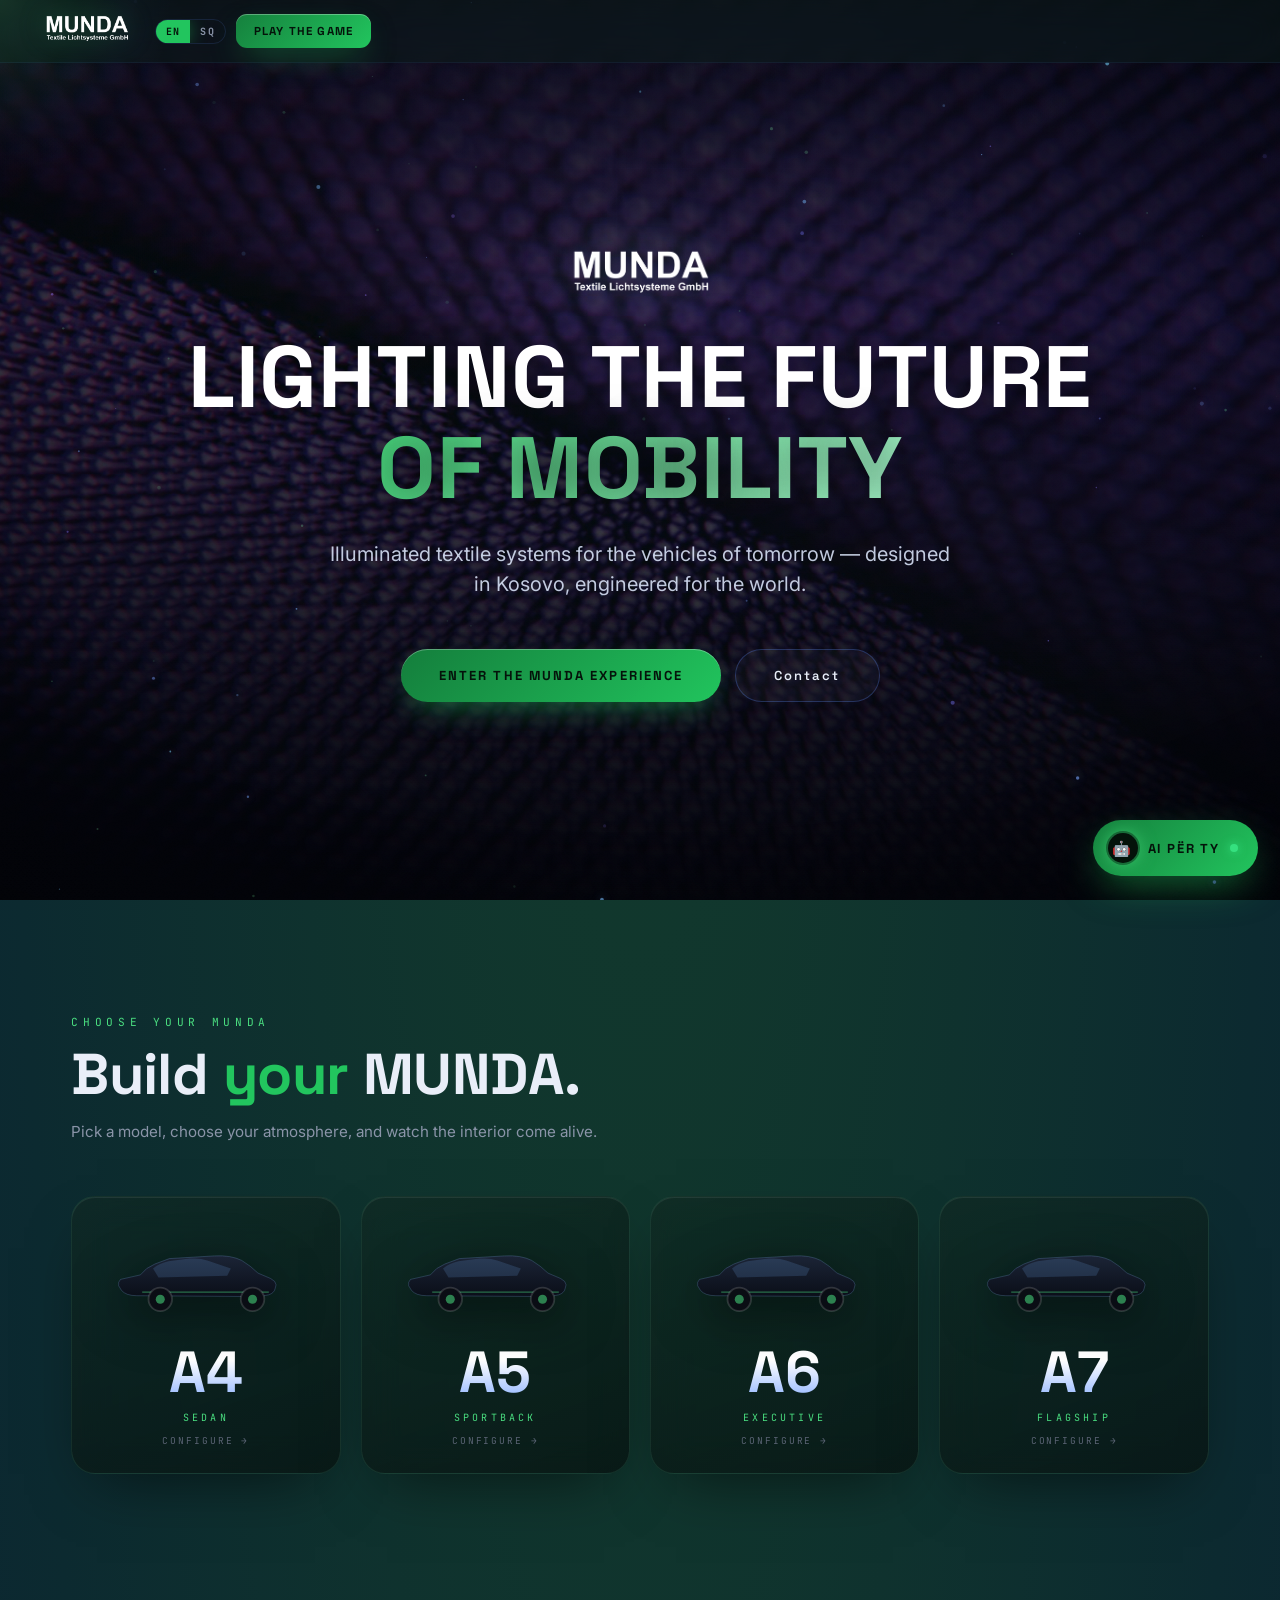
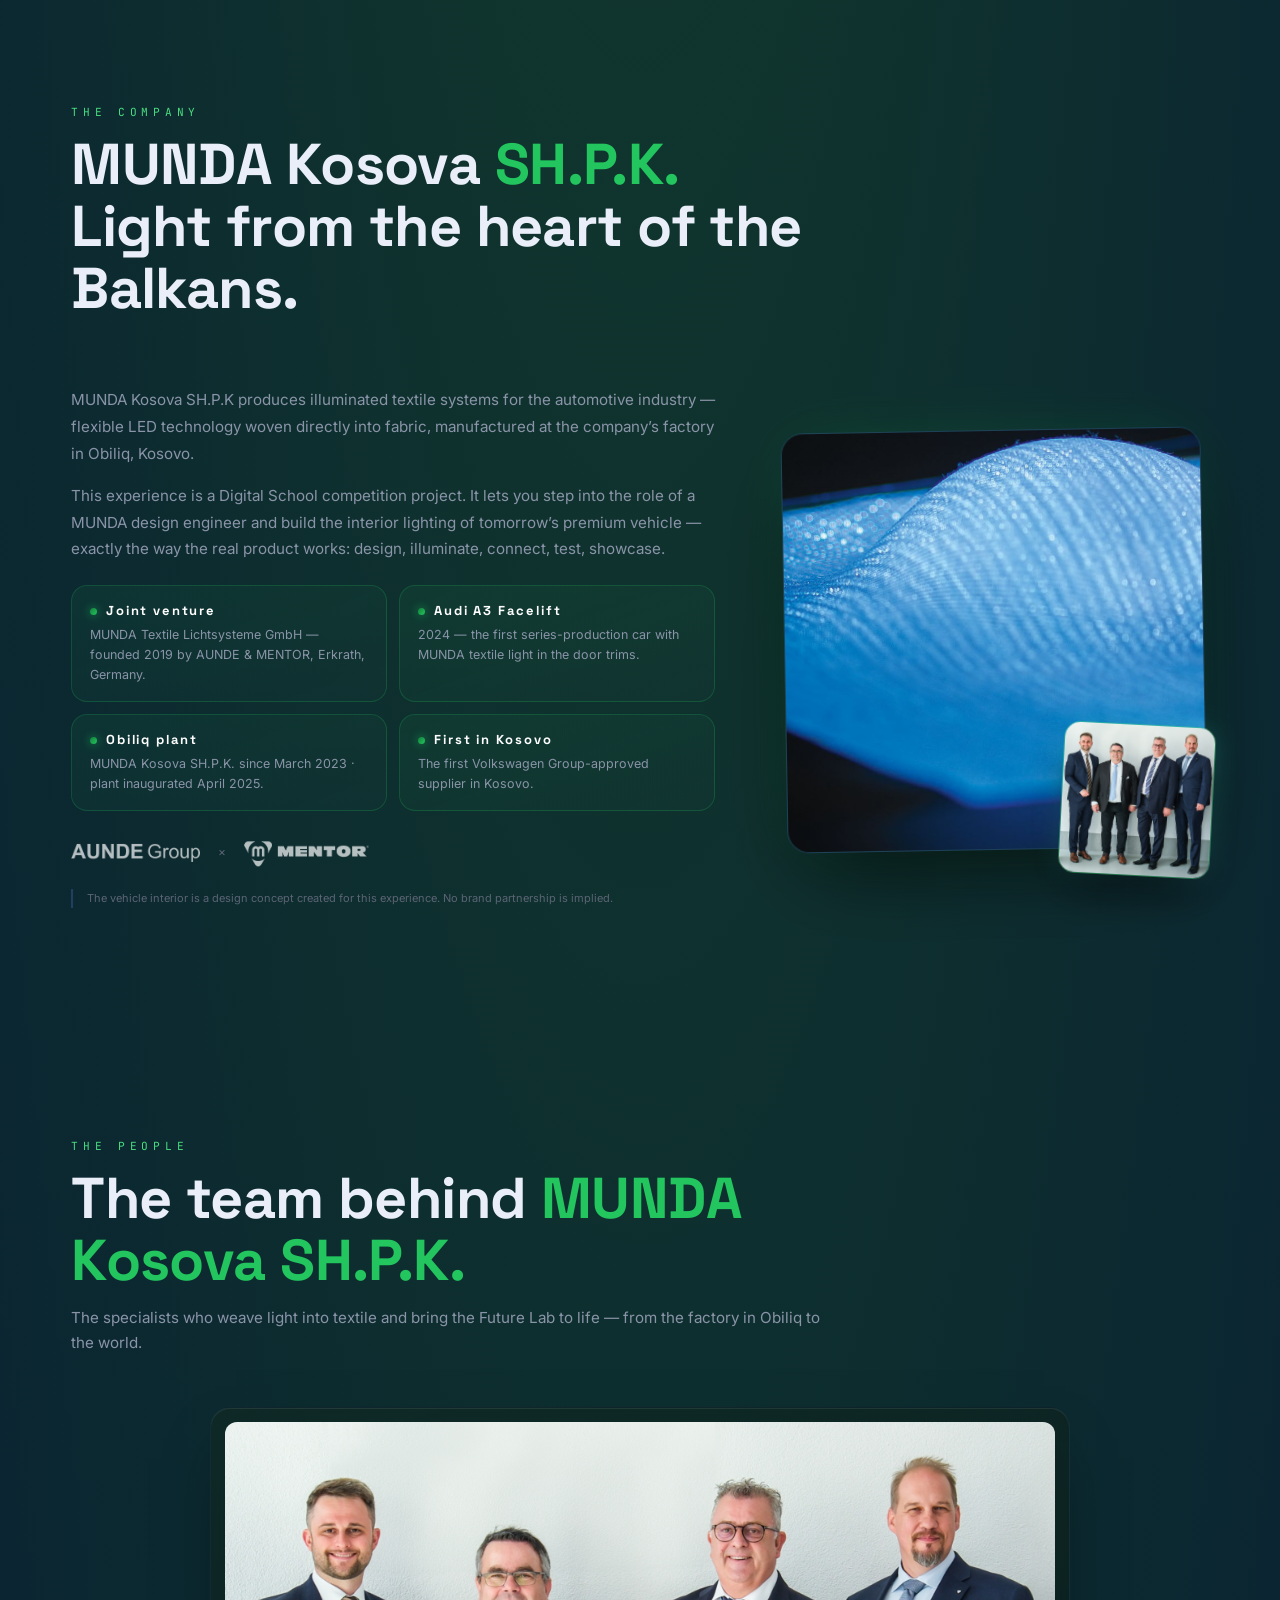
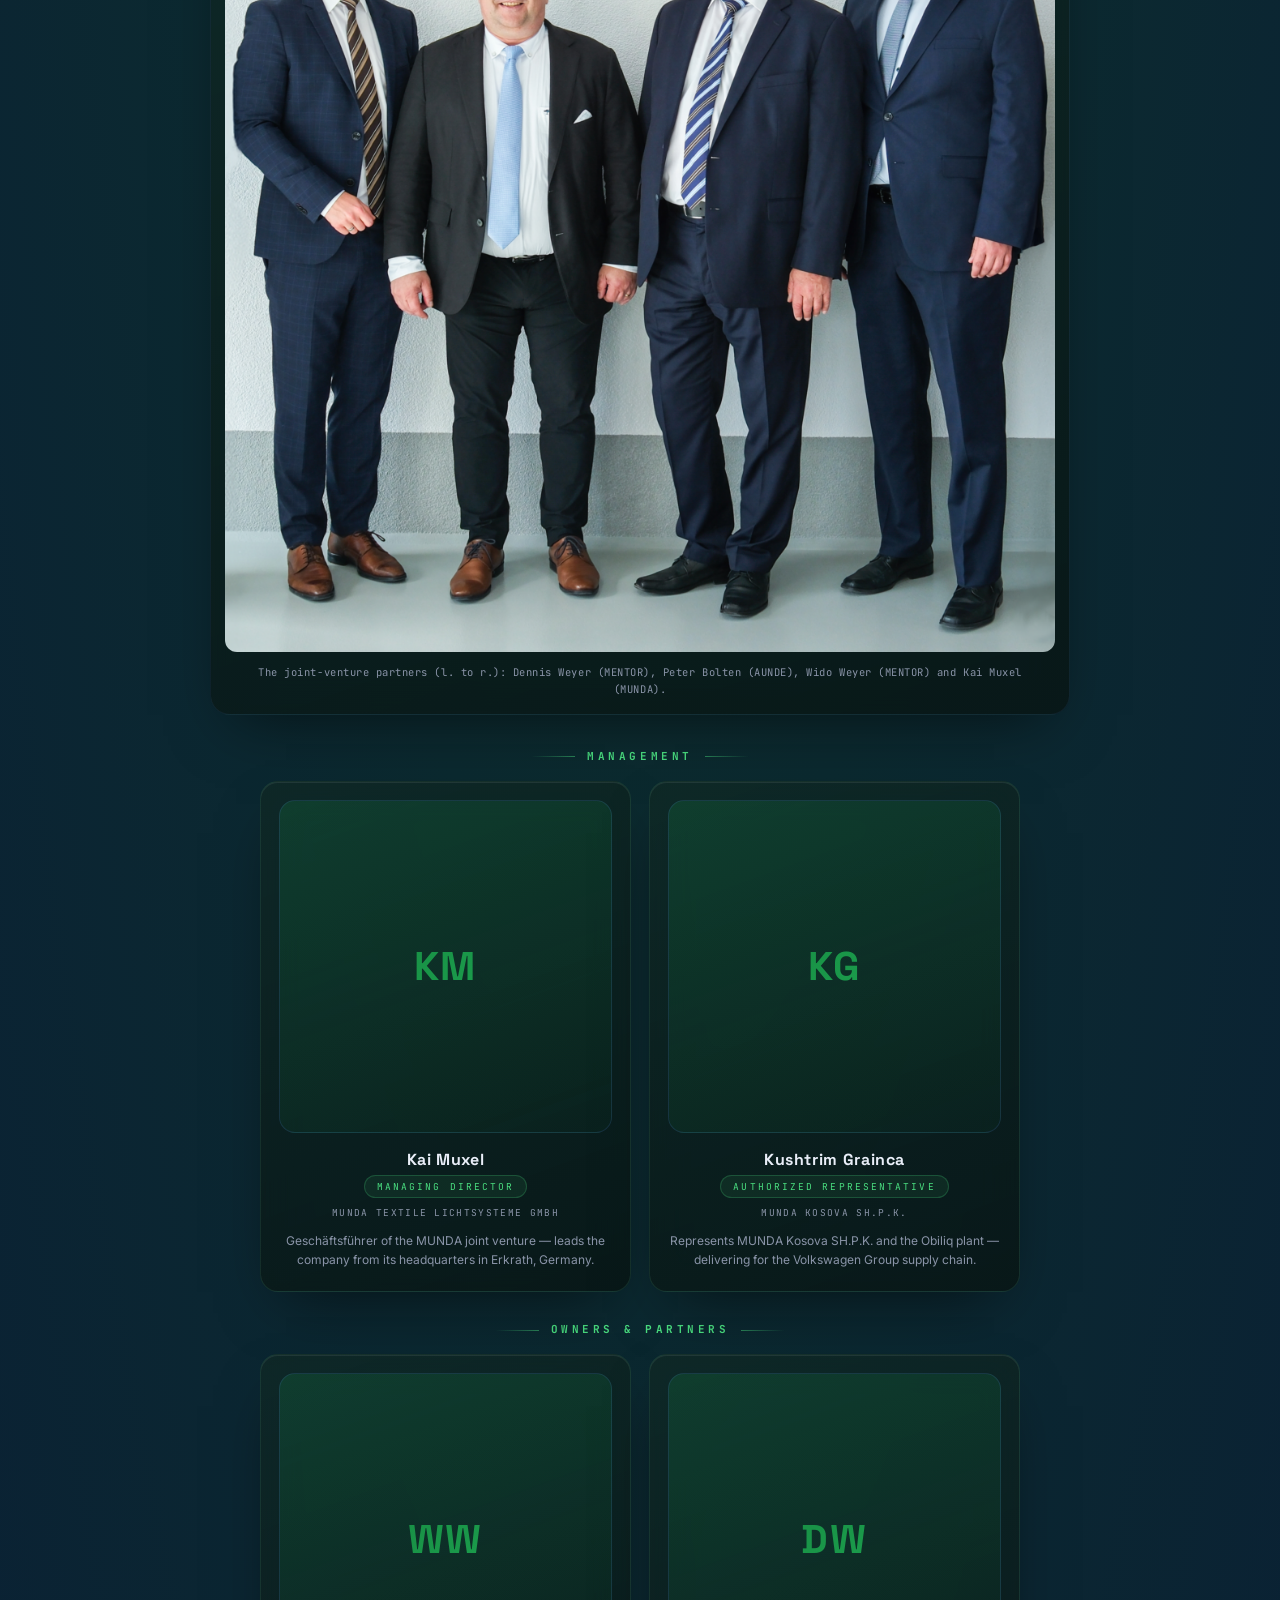
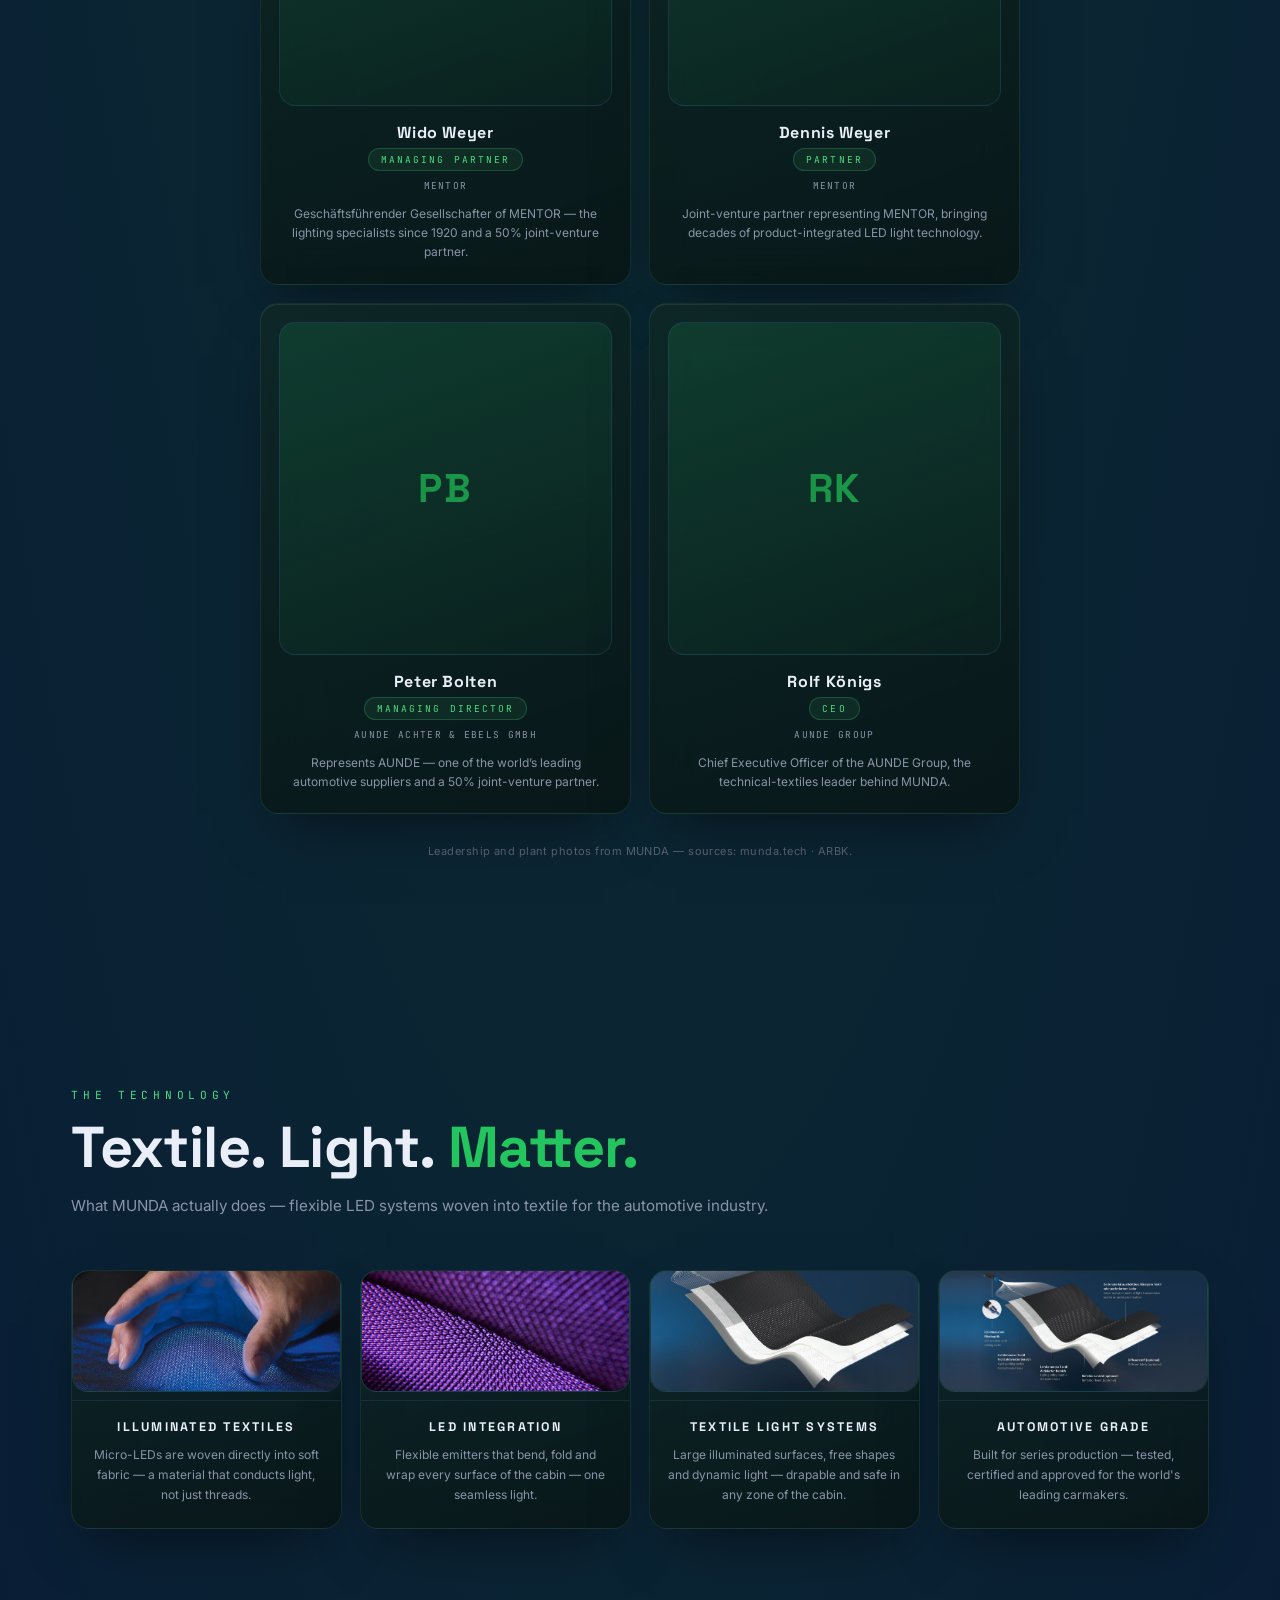
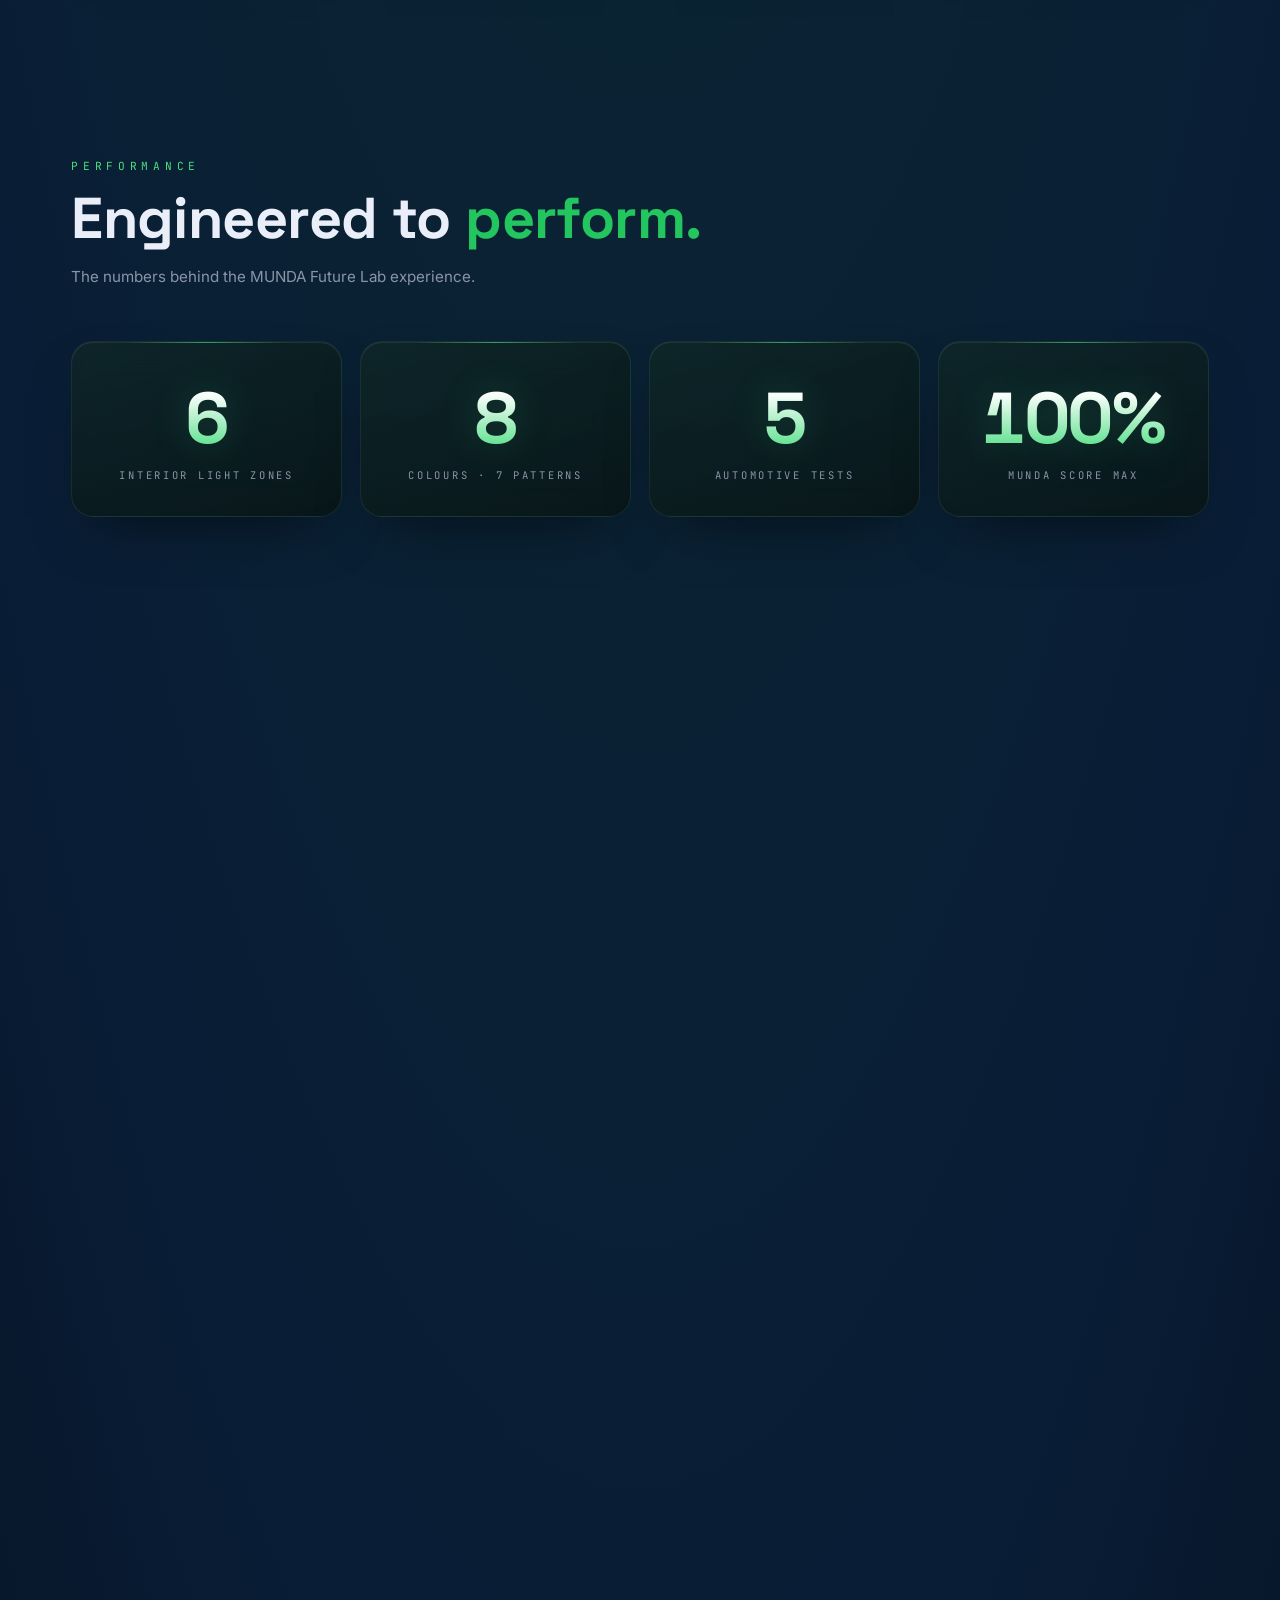
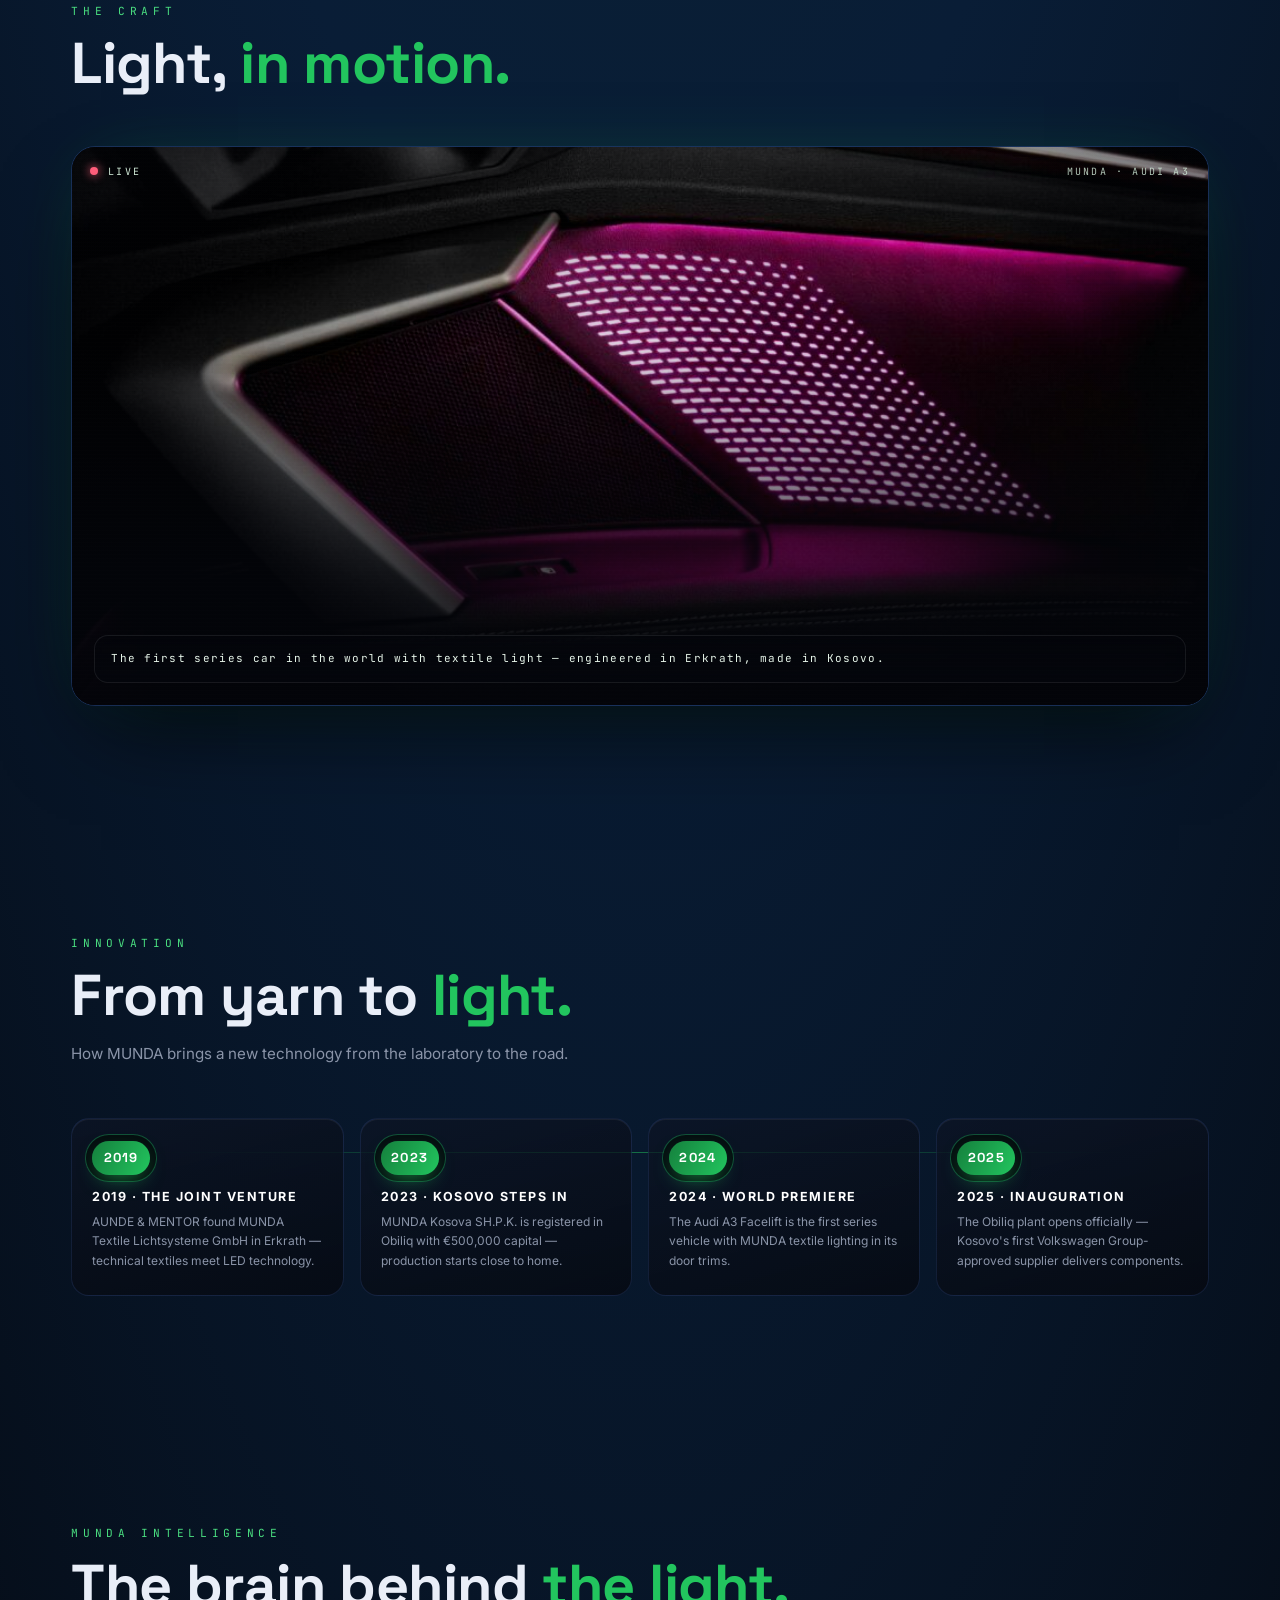
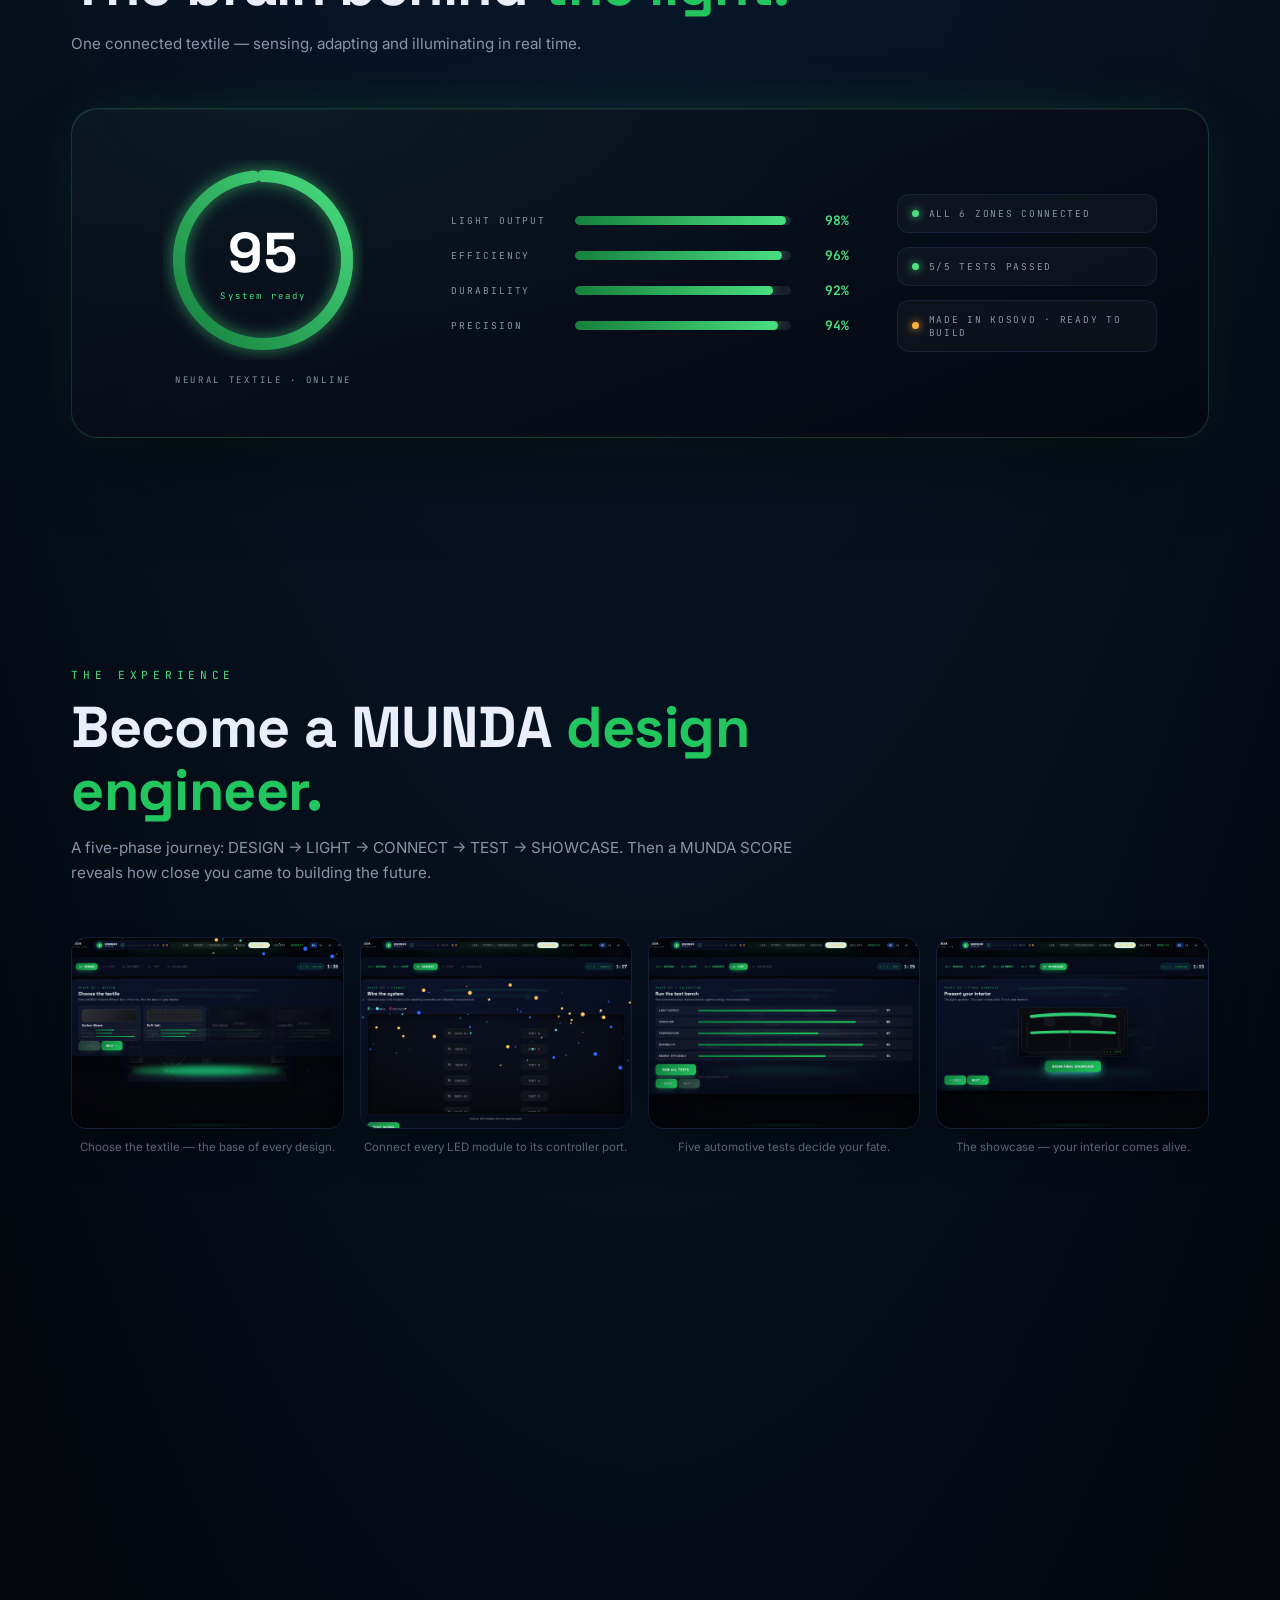
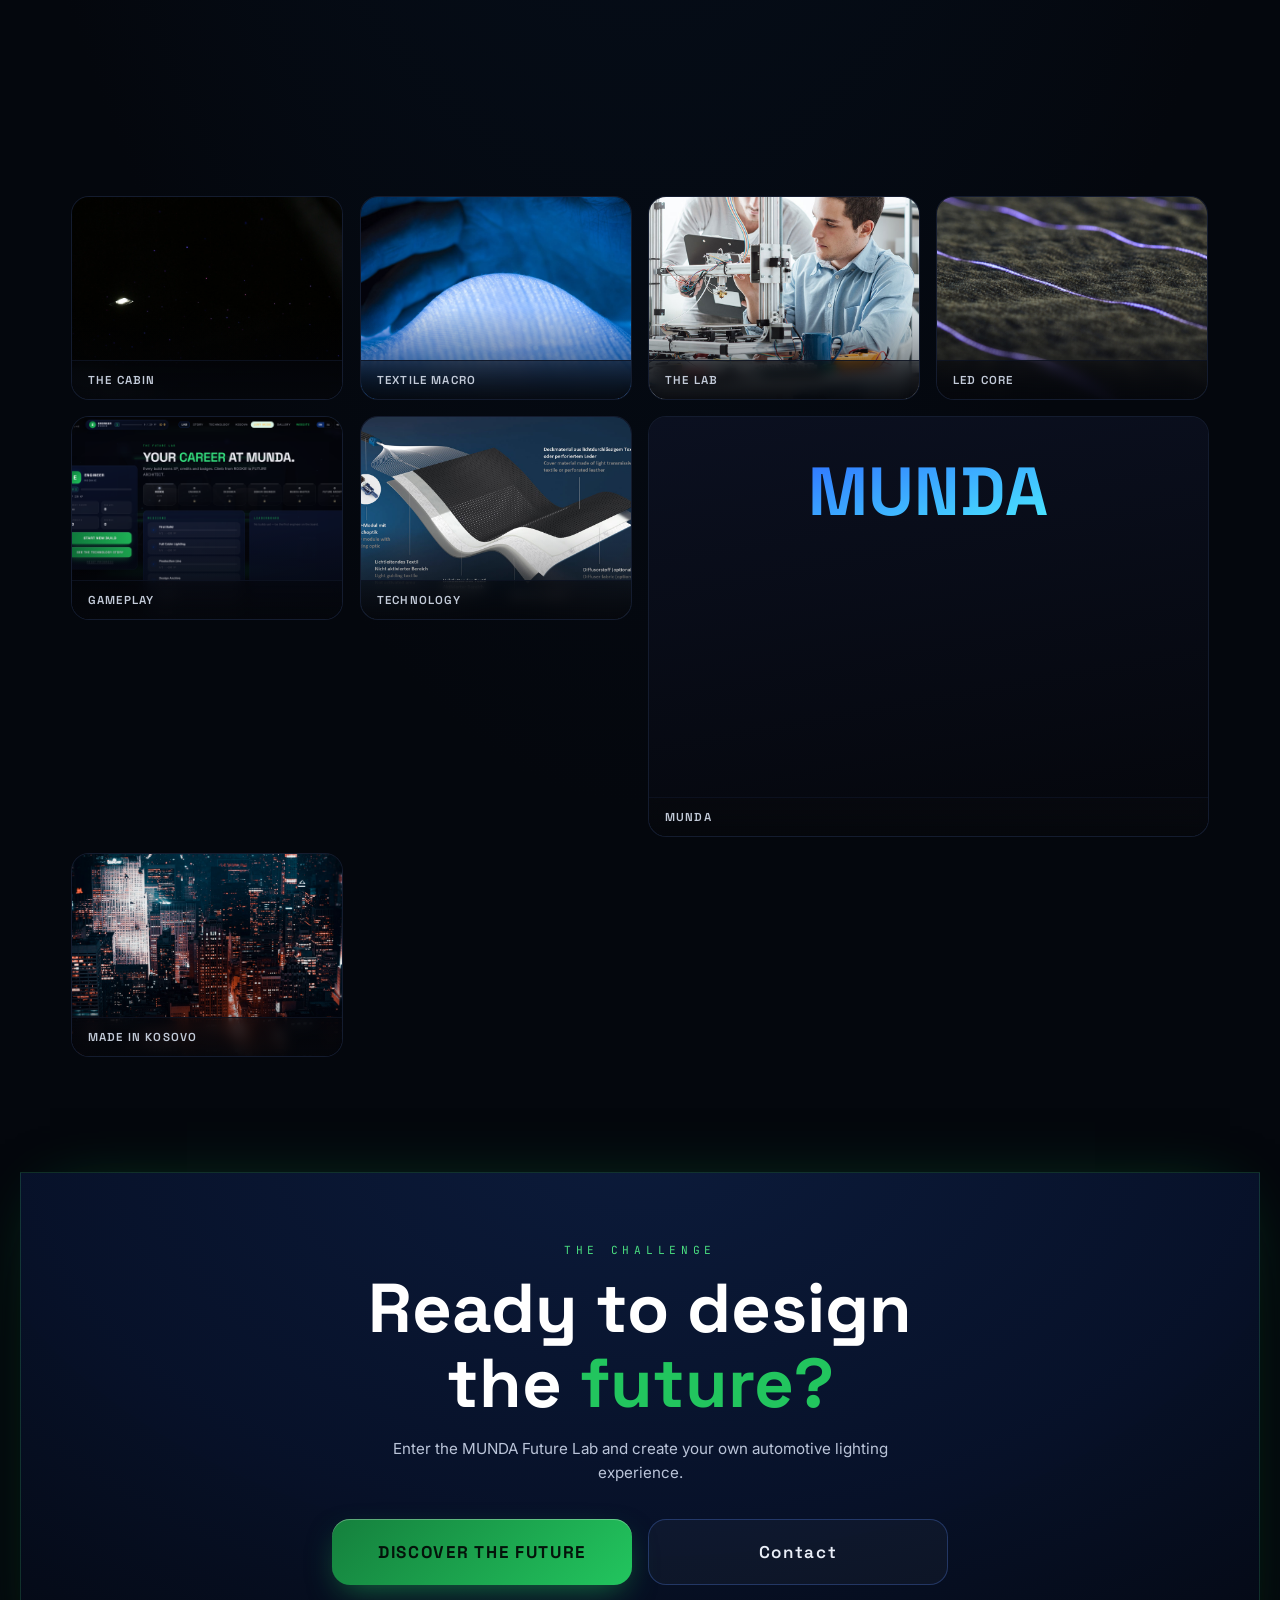
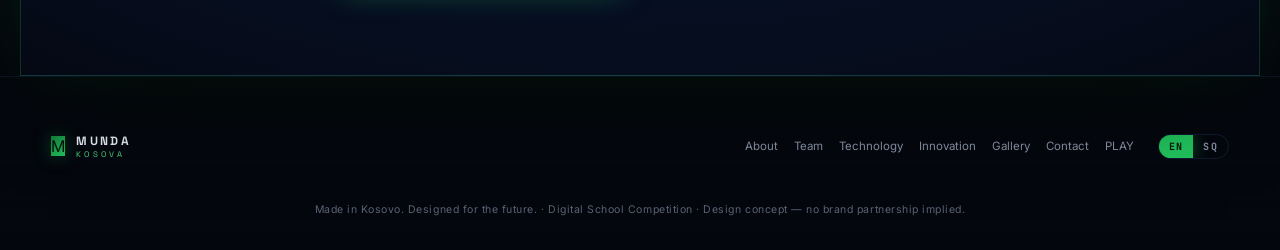
==== commit 90d122db: "mundaa" ====
--- a/index.html
+++ b/index.html
@@ -332,6 +332,32 @@
   </div>
 </section>
 
+<!-- ===================== 2.5. THE PEOPLE — LEADERSHIP & OWNERSHIP ===================== -->
+<section class="sec" id="team">
+  <div class="sec-head">
+    <p class="kicker" data-i18n="team.kicker">THE PEOPLE</p>
+    <h2 data-i18n="team.title" data-i18n-html="team.title">The team behind <em>MUNDA Kosova SH.P.K.</em></h2>
+    <p class="sec-sub" data-i18n="team.sub">The specialists who weave light into textile and bring the Future Lab to life — from the factory in Obiliq to the world.</p>
+  </div>
+
+  <figure class="team-lead glass reveal">
+    <img src="assets/photos/real-partners.png" alt="The joint-venture partners of MUNDA" loading="lazy">
+    <figcaption data-i18n="team.leadCaption">The joint-venture partners (l. to r.): Dennis Weyer (MENTOR), Peter Bolten (AUNDE), Wido Weyer (MENTOR) and Kai Muxel (MUNDA).</figcaption>
+  </figure>
+
+  <div class="team-group">
+    <h3 class="team-group-title" data-i18n="team.mgmtTitle">MANAGEMENT</h3>
+    <div class="team-grid" id="team-grid-mgmt"></div>
+  </div>
+
+  <div class="team-group">
+    <h3 class="team-group-title" data-i18n="team.ownTitle">OWNERS &amp; PARTNERS</h3>
+    <div class="team-grid" id="team-grid-owners"></div>
+  </div>
+
+  <p class="team-note" data-i18n="team.note">Leadership and plant photos from MUNDA — sources: munda.tech · ARBK.</p>
+</section>
+
 <!-- ===================== 3. TECHNOLOGY — TEXTILES + LED ===================== -->
 <section class="sec" id="technology">
   <div class="sec-head">
@@ -642,6 +668,7 @@
   </div>
   <nav class="foot-links" aria-label="Footer">
     <a href="#munda" data-scroll data-i18n="nav.about">About</a>
+    <a href="#team" data-scroll data-i18n="nav.team">Team</a>
     <a href="#technology" data-scroll data-i18n="nav.tech">Technology</a>
     <a href="#innovation" data-scroll>Innovation</a>
     <a href="#gallery" data-scroll data-i18n="nav.gallery">Gallery</a>
@@ -701,6 +728,8 @@
 <script src="js/audio.js"></script>
 <script src="js/fx.js"></script>
 <script src="js/mondo.js"></script>
+<script src="js/team.js"></script>
 <script src="js/site.js"></script>
+<script src="js/effects.js"></script>
 </body>
 </html>
--- a/css/dark.css
+++ b/css/dark.css
@@ -112,7 +112,7 @@
 .hero-kicker{color:#4ade80}
 .hero-kicker::before,.hero-kicker::after{background:linear-gradient(90deg,transparent,#4ade80)}
 .hero-kicker::after{background:linear-gradient(90deg,#4ade80,transparent)}
-.hero-logo{filter:drop-shadow(0 0 28px rgba(74,222,128,.25))}
+.hero-logo{filter:invert(1) drop-shadow(0 0 28px rgba(74,222,128,.25))}
 .hero-scroll{border-color:rgba(74,222,128,.4)}
 .hero-scroll span{background:#4ade80;box-shadow:0 0 10px rgba(74,222,128,.8)}
 
@@ -512,7 +512,7 @@
 /* =====================================================================
    MUNDA DIGITAL SHOWROOM — cinematic entrance sequence
    ===================================================================== */
-.site-logo{height:34px;width:auto;display:block;filter:drop-shadow(0 0 14px rgba(74,222,128,.28))}
+.site-logo{height:34px;width:auto;display:block;filter:invert(1) drop-shadow(0 0 14px rgba(74,222,128,.28))}
 
 /* exterior showroom overlay */
 .conf-exterior{
@@ -568,3 +568,86 @@
 #conf-interior .cfg-screen.lit,#conf-interior .cfg-power.lit{opacity:1}
 #conf-interior .cfg-screen.lit{filter:drop-shadow(0 0 6px rgba(74,222,128,.5))}
 #conf-interior .cfg-power.lit{filter:drop-shadow(0 0 5px rgba(74,222,128,.8))}
+
+/* =====================================================================
+   TEAM — LEADERSHIP & OWNERSHIP (#team)
+   ===================================================================== */
+#team .team-lead{
+  display:block;margin:6px auto 34px;max-width:860px;padding:14px;
+  border:1px solid var(--border-soft);border-radius:20px;overflow:hidden;
+}
+#team .team-lead img{width:100%;display:block;border-radius:12px}
+#team .team-lead figcaption{
+  font-family:var(--font-mono);font-size:10.5px;letter-spacing:.05em;line-height:1.6;
+  color:var(--muted);text-align:center;padding:12px 8px 2px;
+}
+.team-group{margin-bottom:30px}
+.team-group-title{
+  font-family:var(--font-mono);font-size:11px;letter-spacing:.32em;text-transform:uppercase;
+  color:var(--cyan);text-align:center;margin:0 0 18px;
+}
+.team-group-title::before,.team-group-title::after{
+  content:'';display:inline-block;vertical-align:middle;height:1px;width:44px;
+  background:linear-gradient(90deg,transparent,rgba(74,222,128,.5));margin:0 12px;
+}
+.team-group-title::after{background:linear-gradient(90deg,rgba(74,222,128,.5),transparent)}
+#team .team-grid{max-width:760px;margin:0 auto;grid-template-columns:repeat(2,1fr);gap:18px}
+/* management is only 2 cards — keep them side by side, centered */
+#team-grid-mgmt{max-width:760px}
+/* green-tinted premium cards (overrides the blue rgba from site.css) */
+.team-card:hover{border-color:rgba(34,197,94,.4);box-shadow:0 24px 50px -20px rgba(34,197,94,.32)}
+.tc-photo{background:linear-gradient(160deg,rgba(34,197,94,.16),rgba(255,255,255,.02));border:1px solid var(--border)}
+.tc-photo.noimg{background:linear-gradient(160deg,rgba(34,197,94,.14),rgba(21,128,61,.05))}
+.tc-initials{background:var(--grad-brand);-webkit-background-clip:text;background-clip:text;color:transparent}
+.tc-role{color:var(--cyan);background:rgba(74,222,128,.08);border:1px solid rgba(74,222,128,.22)}
+.tc-org{
+  display:block;font-family:var(--font-mono);font-size:9.5px;letter-spacing:.14em;
+  color:var(--muted);text-transform:uppercase;margin:-2px 0 12px;
+}
+@media(max-width:640px){
+  #team .team-grid{grid-template-columns:1fr}
+}
+
+/* =====================================================================
+   PREMIUM MICRO-INTERACTIONS (cursor glow · scan line · tilt · magnetic)
+   ===================================================================== */
+/* ✨ Cursor glow — a soft green/blue halo that trails the pointer */
+.cursor-glow{
+  position:fixed;top:0;left:0;width:340px;height:340px;margin:-170px 0 0 -170px;
+  border-radius:50%;pointer-events:none;z-index:9999;mix-blend-mode:screen;
+  background:radial-gradient(circle,
+    rgba(74,222,128,.16) 0%, rgba(34,197,94,.07) 34%, rgba(80,160,255,.03) 55%, transparent 72%);
+  opacity:0;will-change:transform;
+  transition:width .35s var(--ease),height .35s var(--ease),margin .35s var(--ease),opacity .5s ease;
+}
+.cursor-glow.on{opacity:1}
+.cursor-glow.near{width:520px;height:520px;margin:-260px 0 0 -260px}
+
+/* 🟢 Neon scan line — a thin green/blue line sweeping down through the page */
+.scanline{
+  position:fixed;left:0;right:0;height:2px;z-index:4500;pointer-events:none;opacity:0;
+  background:linear-gradient(90deg,transparent,rgba(74,222,128,.5) 30%,rgba(140,220,255,.5) 70%,transparent);
+  box-shadow:0 0 16px 2px rgba(74,222,128,.22),0 0 34px 6px rgba(80,160,255,.12);
+  animation:scanSweep 10s linear infinite;
+}
+@keyframes scanSweep{
+  0%{top:-2%;opacity:0}
+  7%{opacity:.42}
+  45%{opacity:.42}
+  55%{opacity:0}
+  100%{top:102%;opacity:0}
+}
+
+/* 🔄 3D tilt — applied by js/effects.js to cards & images */
+.tilt{
+  transform-style:preserve-3d;will-change:transform;
+  transition:transform .22s cubic-bezier(.2,.6,.2,1);
+}
+
+/* ⚡ Magnetic buttons — inline transition set by js/effects.js */
+.btn,.btn-primary,.btn-ghost{will-change:transform}
+
+@media (prefers-reduced-motion: reduce){
+  .cursor-glow,.scanline{display:none}
+  .tilt{transition:none}
+}
